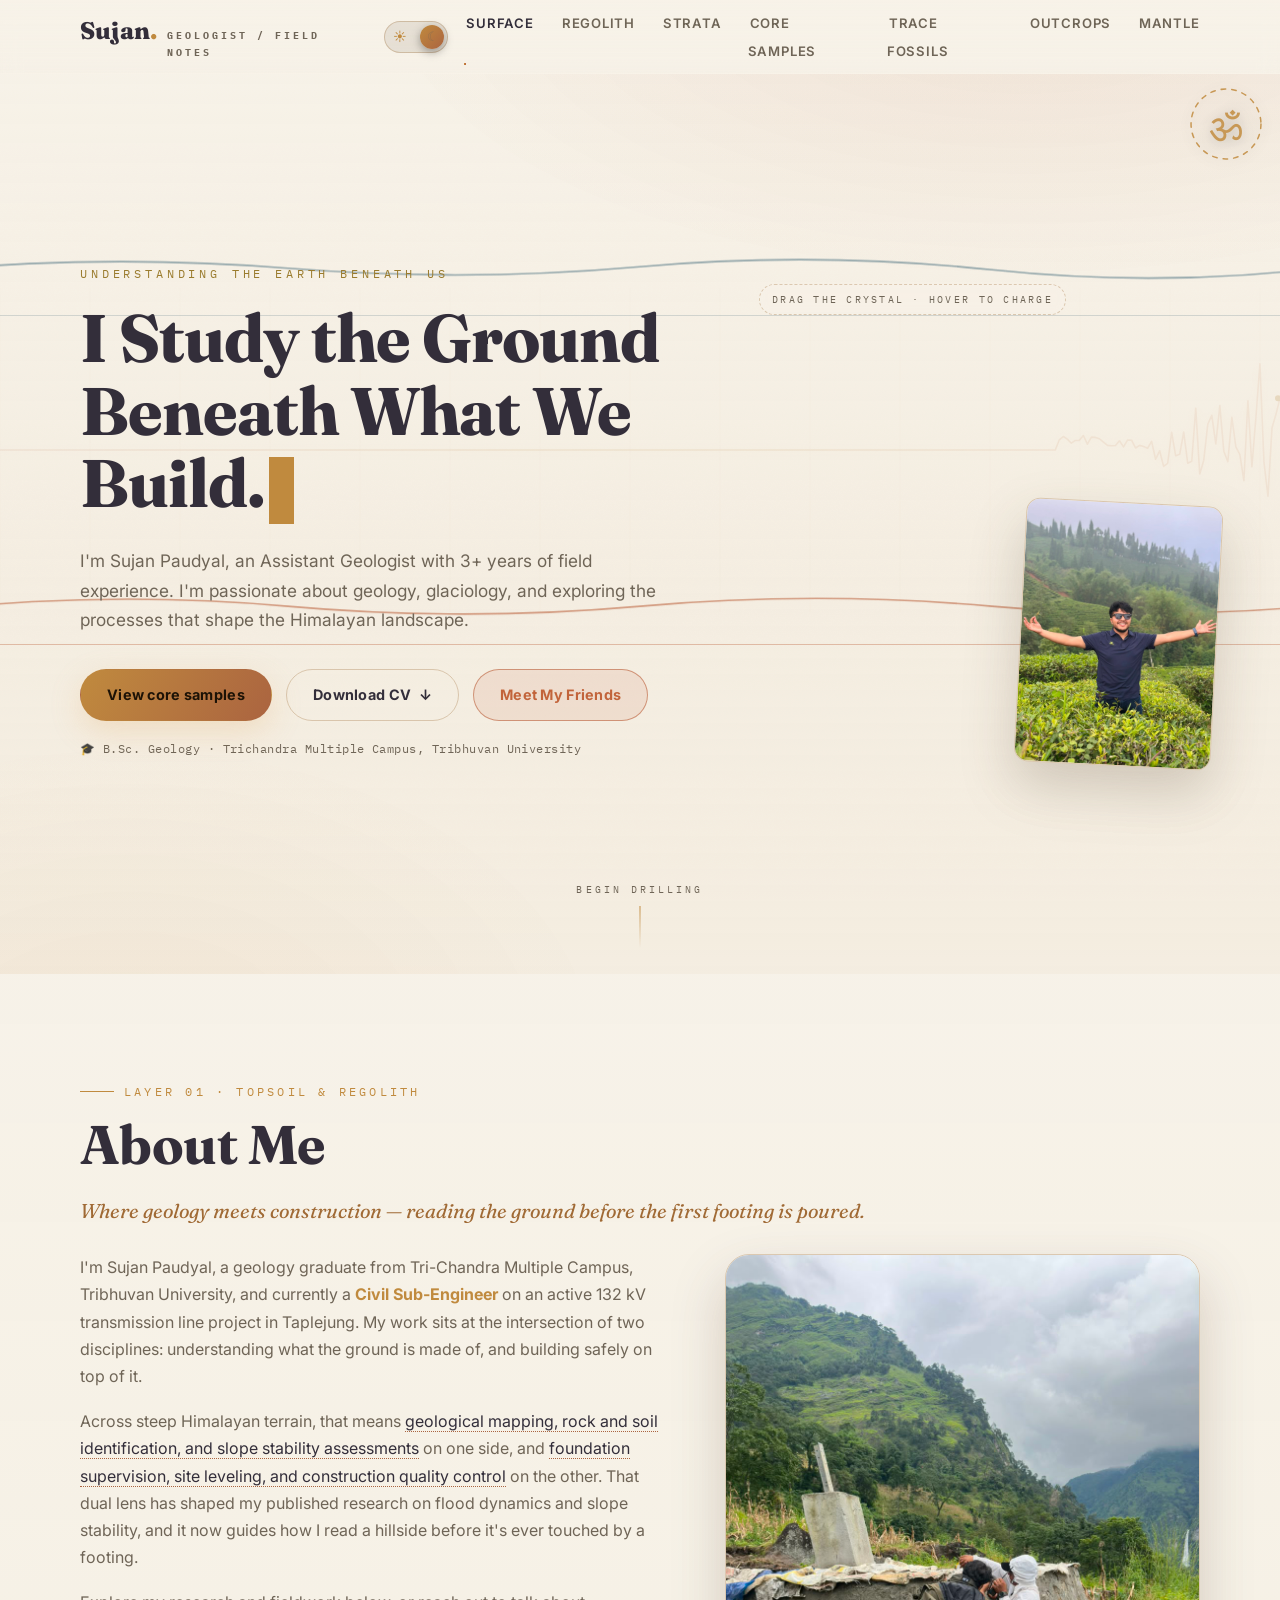
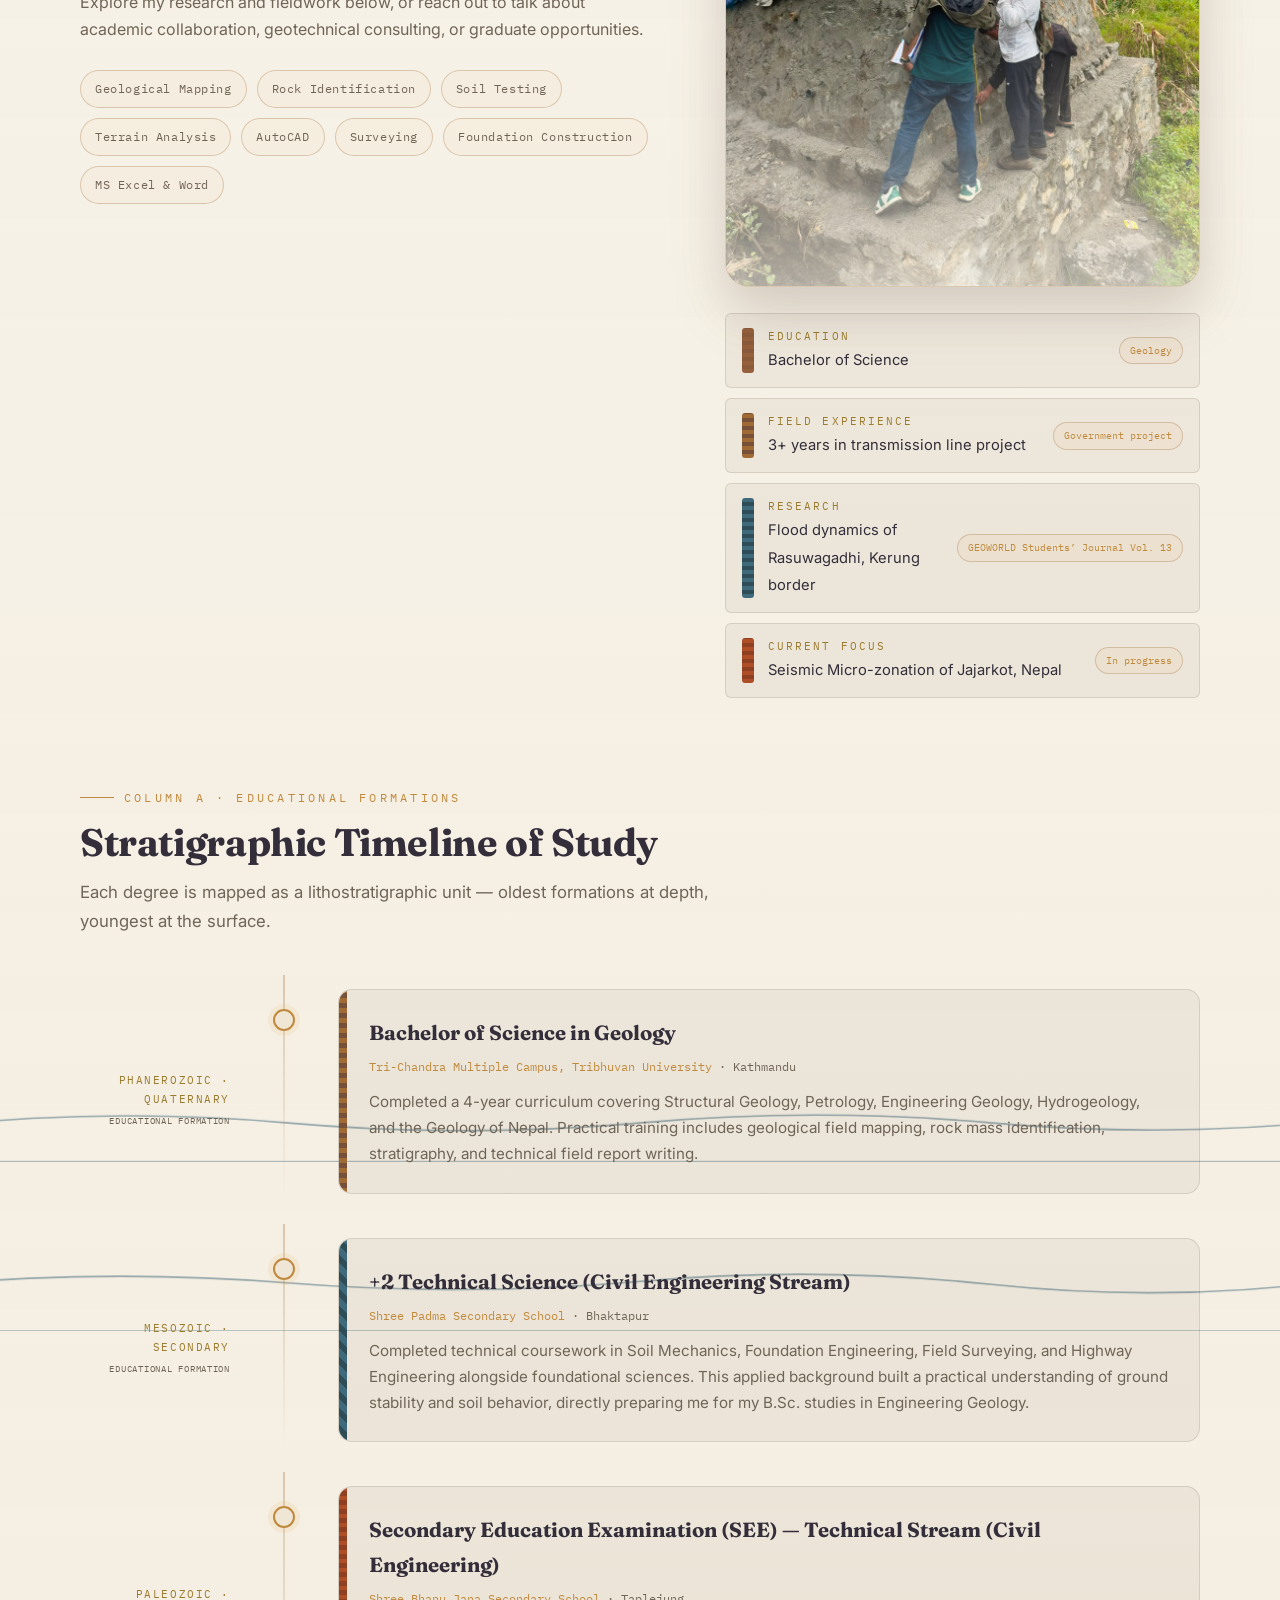
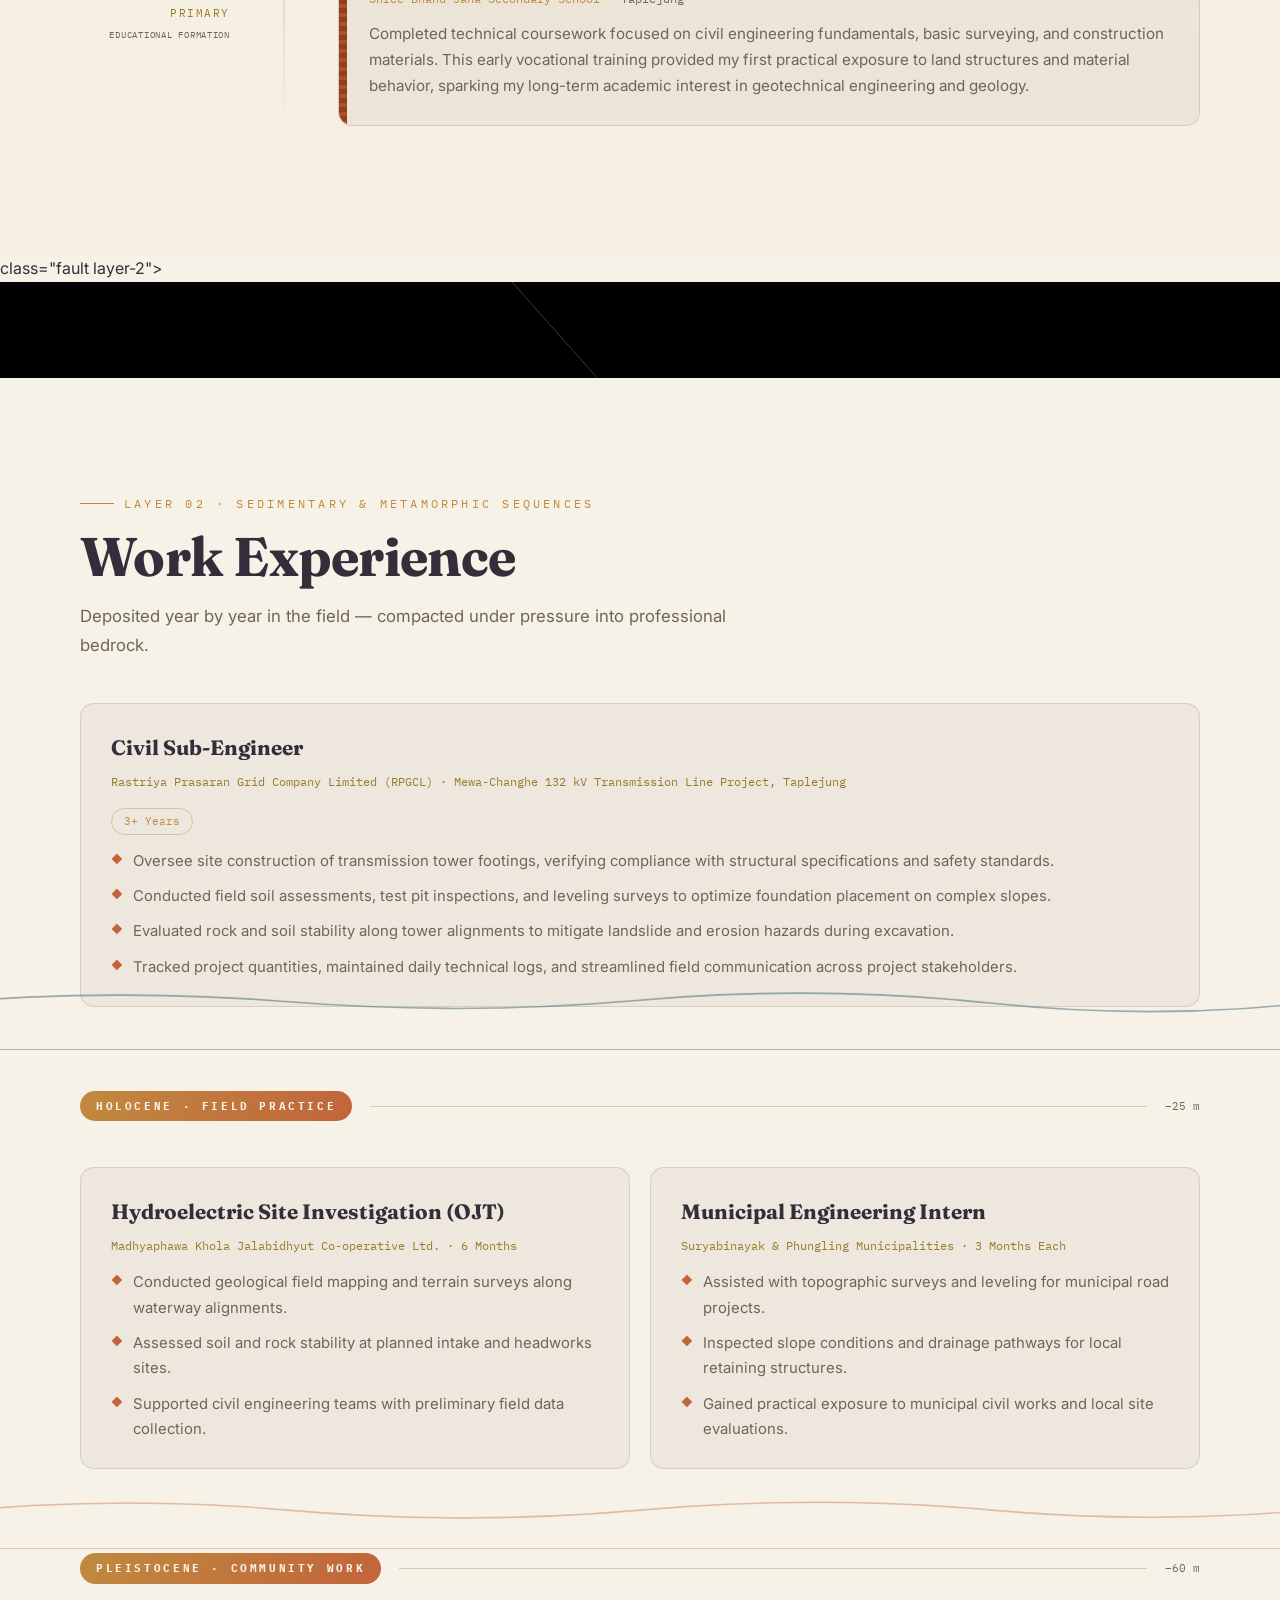
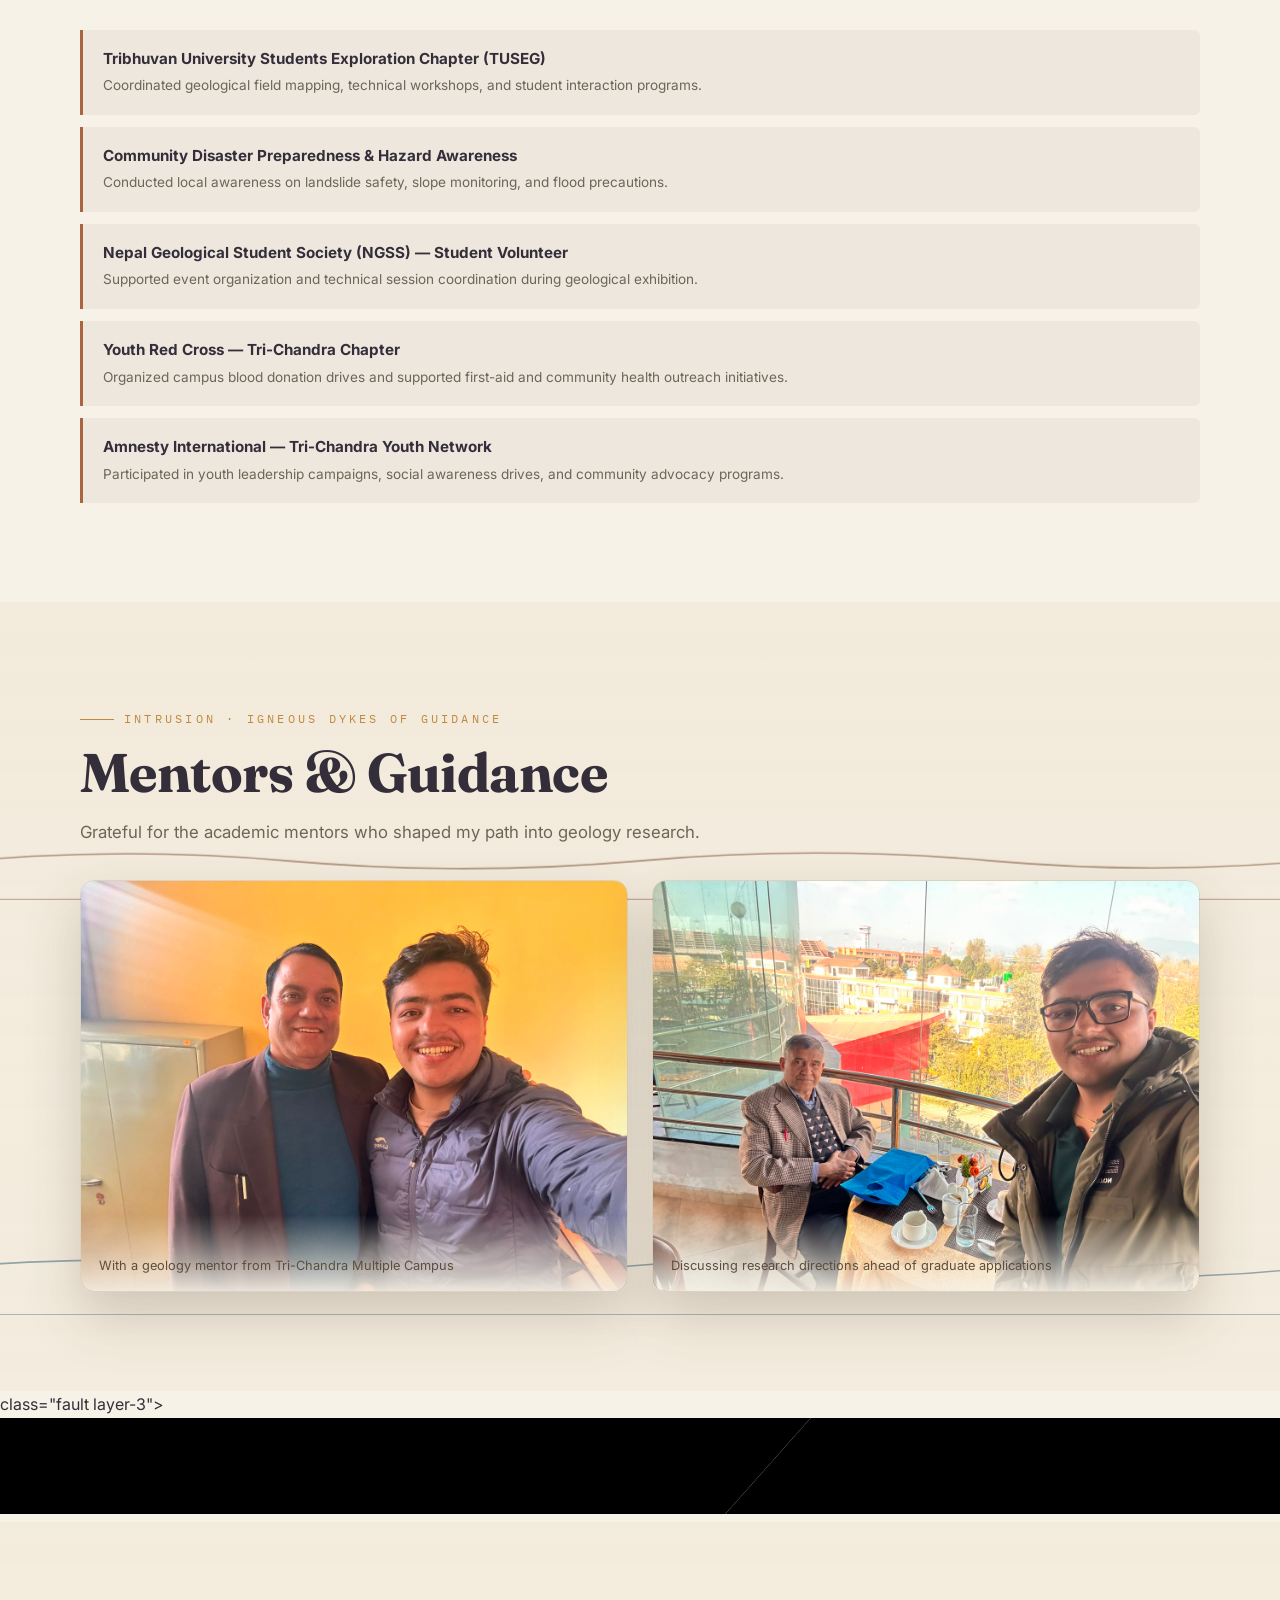
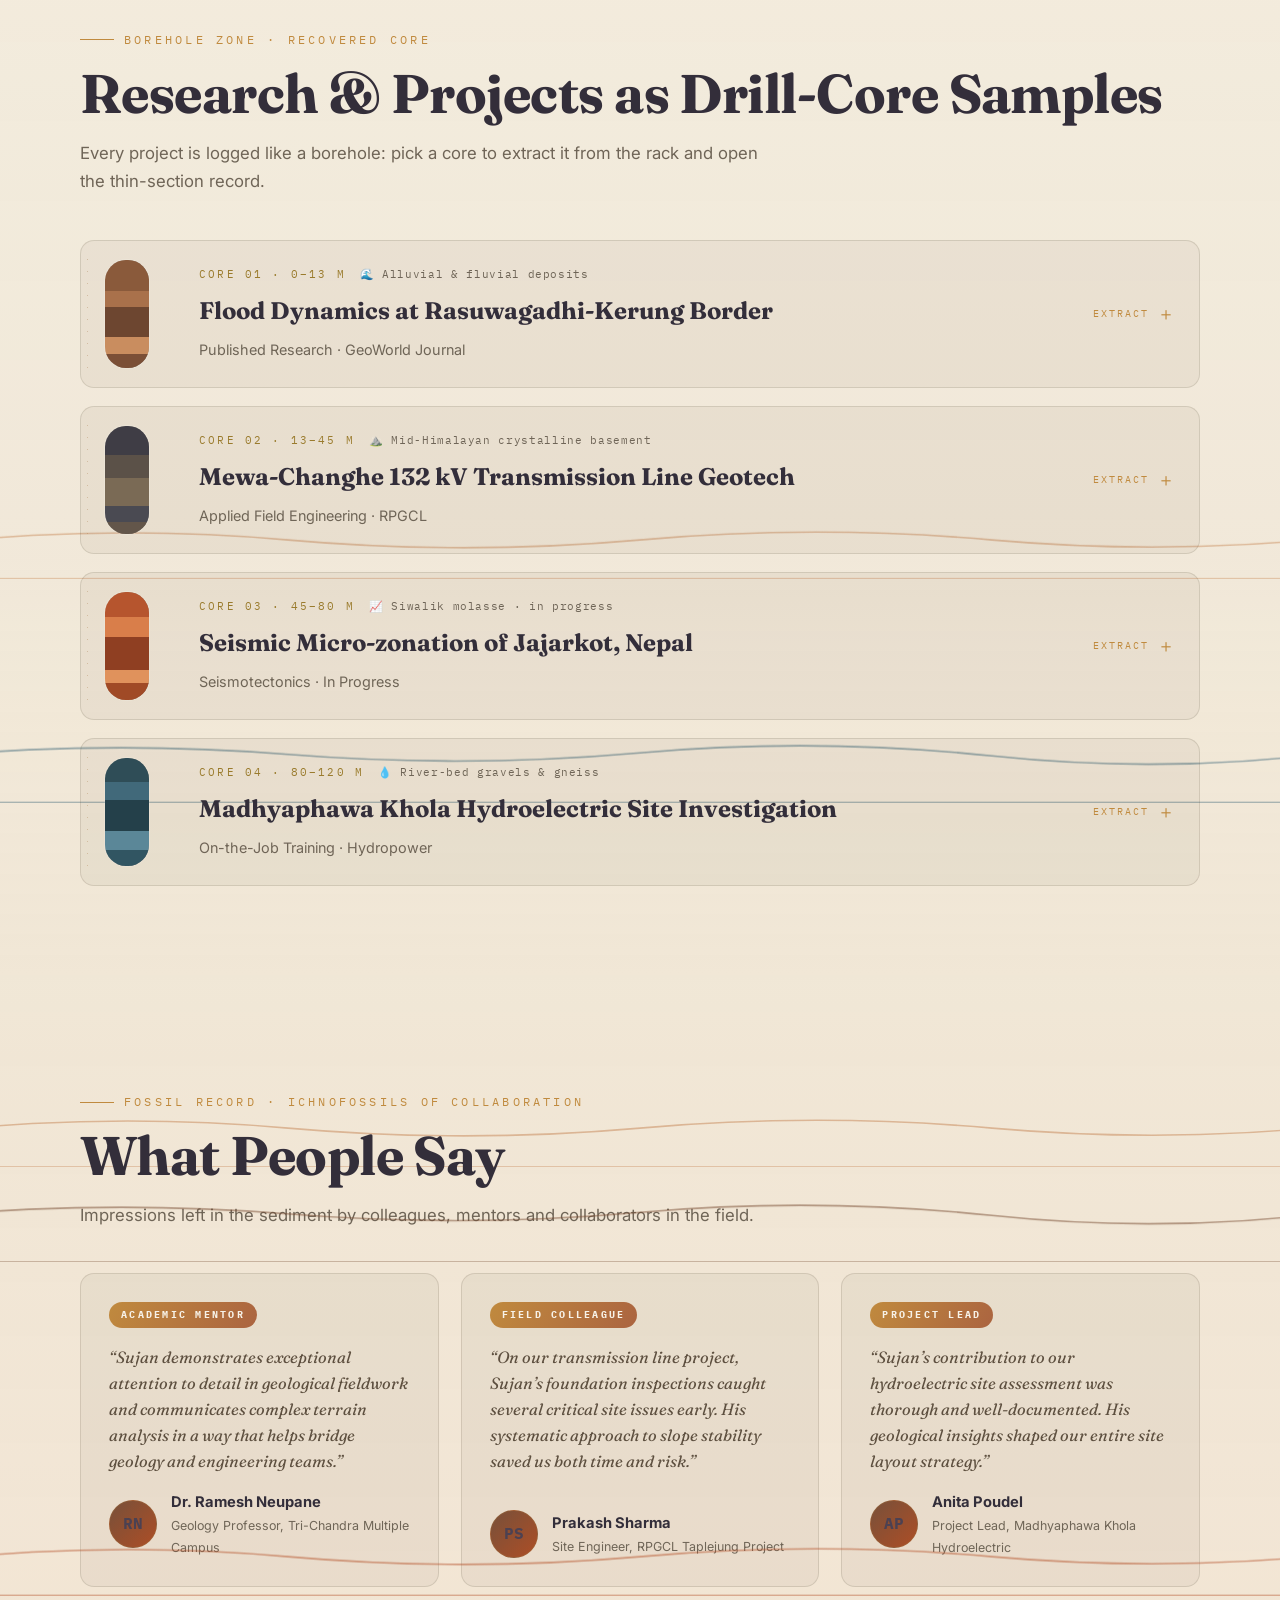
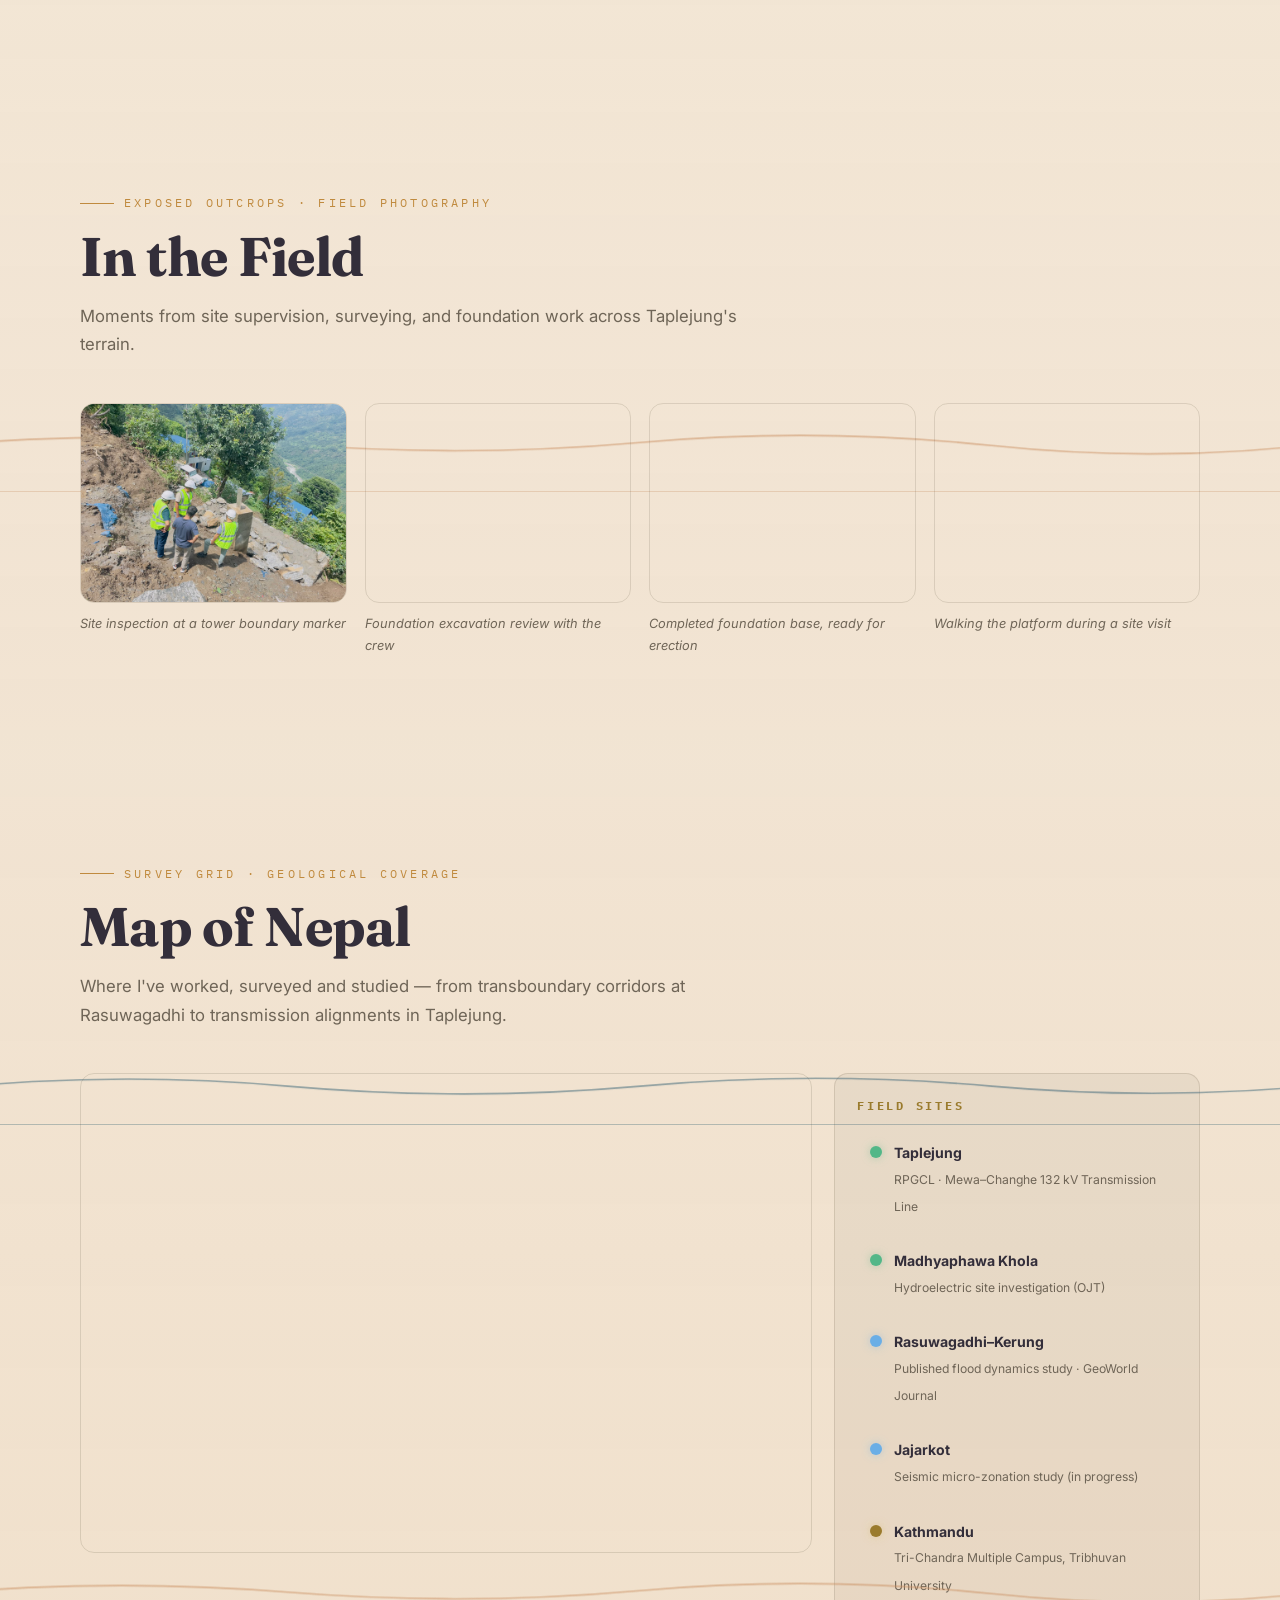
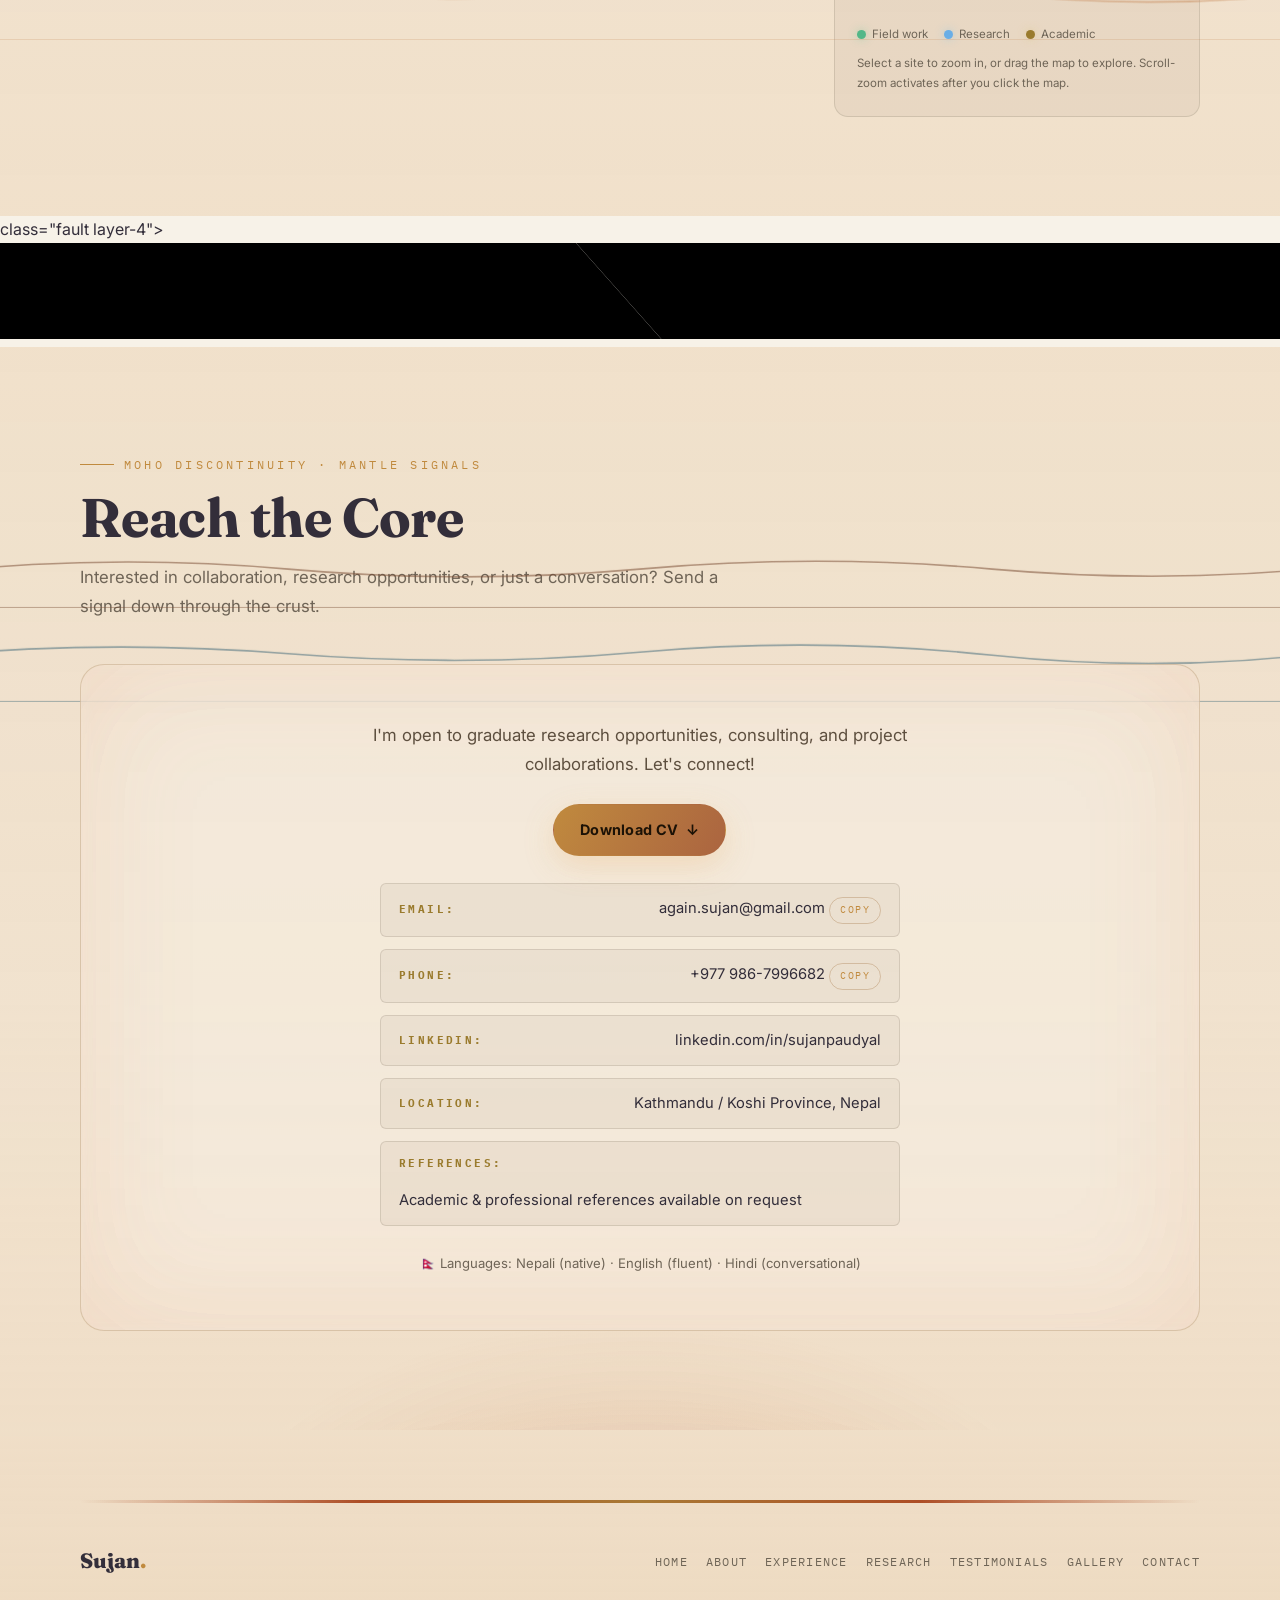
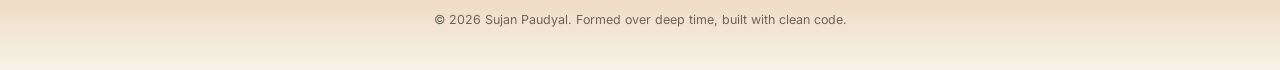
==== index.html @ 8394d56c "Replace static om.gif with animated SVG OM symbol and CSS revolving ring - Remove `<img>` tag for `o" ====
<!DOCTYPE html>
<html lang="en">
<head>
  <meta charset="UTF-8">
  <meta name="viewport" content="width=device-width, initial-scale=1.0">
  <meta name="description" content="Immersive geological portfolio of Sujan Paudyal — Assistant Geologist & Civil Engineer from Nepal. Stratigraphic career column, drill-core research samples, seismic micro-zonation and Himalayan field engineering.">
  <meta name="author" content="Sujan Paudyal">
  <meta name="theme-color" content="#0c0b0e">
  <meta property="og:title" content="Sujan Paudyal | Geologist & Civil Engineer">
  <meta property="og:description" content="I study the ground beneath what we build — mapping, core sampling and reading strata across the Himalaya.">
  <title>Sujan Paudyal | Geologist &amp; Civil Engineer — Strata Portfolio</title>

  <!-- Fonts: Fraunces (display) · Inter (body) · IBM Plex Mono (field data) -->
  <link rel="preconnect" href="https://fonts.googleapis.com">
  <link rel="preconnect" href="https://fonts.gstatic.com" crossorigin>
  <link href="https://fonts.googleapis.com/css2?family=Fraunces:ital,opsz,wght@0,9..144,500;0,9..144,700;0,9..144,800;1,9..144,600&family=IBM+Plex+Mono:wght@400;600&family=Inter:wght@400;600;700&display=swap" rel="stylesheet">

  <!-- Leaflet (async, non-critical) -->
  <link rel="preload" href="https://unpkg.com/leaflet@1.9.4/dist/leaflet.css" as="style" onload="this.onload=null;this.rel='stylesheet'" integrity="sha256-p4NxAoJBhIIN+hmNHrzRCf9tD/miZyoHS5obTRR9BMY=" crossorigin="">
  <noscript><link rel="stylesheet" href="https://unpkg.com/leaflet@1.9.4/dist/leaflet.css" integrity="sha256-p4NxAoJBhIIN+hmNHrzRCf9tD/miZyoHS5obTRR9BMY=" crossorigin=""></noscript>

  <!-- Site stylesheet — STRATA design system -->
  <link rel="stylesheet" href="css/strata.css?v=5">
</head>
<body class="has-header">

<a href="#main-content" class="skip-link">Skip to main content</a>

<!-- Reactive seismograph trace running behind everything (Canvas) -->
<canvas id="seismo-canvas" aria-hidden="true"></canvas>
<!-- Sediment grain overlay -->
<div class="grain" aria-hidden="true"></div>
<!-- Fixed corner OM animation (revolving ॐ glyph, pure SVG/CSS) -->
<div class="corner-om" aria-hidden="true">
  <svg viewBox="0 0 100 100" width="100%" height="100%" focusable="false">
    <circle class="om-ring" cx="50" cy="50" r="46" fill="none" stroke="currentColor" stroke-width="2" stroke-dasharray="6 8" stroke-linecap="round"/>
    <text class="om-glyph" x="50" y="54" text-anchor="middle" dominant-baseline="central" font-size="52" fill="currentColor">&#x0950;</text>
  </svg>
</div>

<!-- ======================== HEADER ======================== -->
<header class="site-header" role="banner">
  <div class="header-inner">
    <a class="logo" href="#home" aria-label="Sujan Paudyal — back to surface">
      Sujan<span>.</span><em>Geologist / Field Notes</em>
    </a>
    <div class="header-tools">
      <button class="theme-toggle" id="theme-toggle" type="button" aria-pressed="false"
              aria-label="Switch to light mode" title="Switch between dark and light themes">
        <span class="theme-toggle__track" aria-hidden="true">
          <span class="theme-toggle__icon theme-toggle__icon--sun">☀</span>
          <span class="theme-toggle__icon theme-toggle__icon--moon">☾</span>
          <span class="theme-toggle__thumb"></span>
        </span>
      </button>
    </div>
    <button class="nav-toggle" type="button" aria-label="Open navigation menu" aria-expanded="false" aria-controls="primary-nav">
      <span class="nav-toggle__bar" aria-hidden="true"></span>
      <span class="nav-toggle__bar" aria-hidden="true"></span>
      <span class="nav-toggle__bar" aria-hidden="true"></span>
    </button>
    <nav class="primary-nav" id="primary-nav" aria-label="Primary">
      <ul>
        <li><a href="#home">Surface</a></li>
        <li><a href="#about">Regolith</a></li>
        <li><a href="#experience">Strata</a></li>
        <li><a href="#research">Core Samples</a></li>
        <li><a href="#testimonials">Trace Fossils</a></li>
        <li><a href="#gallery">Outcrops</a></li>
        <li><a href="#contact">Mantle</a></li>
      </ul>
    </nav>
  </div>
</header>

<main id="main-content">

  <!-- ===== SURFACE / TOPSOIL — HERO ===== -->
  <section id="home" class="hero stratum" aria-labelledby="hero-heading">
    <canvas id="hero-strata-canvas" class="hero-bg-canvas" aria-hidden="true"></canvas>
    <div class="wrap hero-grid">
      <div class="hero-content">
        <p class="eyebrow" id="hero-eyebrow">Understanding the Earth Beneath Us</p>
        <h1 id="hero-heading"><span id="typing-text">I Study the Ground Beneath What We Build.</span><span class="typing-cursor" aria-hidden="true"></span></h1>
        <p class="lead" id="hero-lead"></p>
        <div class="hero-actions" id="hero-actions"></div>
        <p class="credential" id="credential"></p>
      </div>

      <div class="hero-visual">
        <div id="crystal-stage" aria-label="Interactive 3D mineral crystal — hover and drag to spin the cluster">
          <span class="crystal-hint" aria-hidden="true">Drag the crystal · Hover to charge</span>
          <figure class="photo-card" id="hero-photo">
            <img src="image/fied3.jpeg" alt="Sujan Paudyal standing in front of the Pathibhara temple in Taplejung, Nepal" width="600" height="750" fetchpriority="high" decoding="async">
          </figure>
        </div>
      </div>
    </div>
    <div class="scroll-cue" aria-hidden="true">Begin drilling</div>
  </section>
  </div>

  <!-- ===== REGOLITH / SOIL — ABOUT ===== -->
  <section id="about" class="about stratum" aria-labelledby="about-heading">
    <div class="wrap">
      <p class="layer-tag">Layer 01 · Topsoil &amp; Regolith</p>
      <h2 id="about-heading" class="section-title fault-split">About Me</h2>
      <p class="about-tagline" id="about-tagline"></p>

      <div class="about-grid">
        <div class="about-text">
          <div id="about-paras"></div>
          <ul class="skill-list" id="skill-list" aria-label="Core technical skills"></ul>
        </div>
        <div class="about-side">
          <figure class="about-photo reveal" id="about-photo">
            <img src="image/filed3.jpeg" alt="Sujan Paudyal examining foliated rock strata during a geological field survey in the Himalayas" width="600" height="750" loading="lazy" decoding="async">
          </figure>
          <div class="about-stats" id="about-stats" role="list" aria-label="Key qualifications"></div>
        </div>
      </div>

      <!-- Stratigraphic education column -->
      <div class="column-head">
        <p class="layer-tag">Column A · Educational Formations</p>
        <h3 class="section-title fault-split" style="font-size:clamp(1.6rem,3.4vw,2.4rem)">Stratigraphic Timeline of Study</h3>
        <p class="section-sub">Each degree is mapped as a lithostratigraphic unit — oldest formations at depth, youngest at the surface.</p>
      </div>
      <div class="strat-column" id="edu-column" aria-label="Education history as a geological column"></div>
    </div>
  </section>

  <!-- Fault divider: Regolith → Sedimentary -->
   class="fault layer-2">
    <svg viewBox="0 0 1200 90" preserveAspectRatio="none">
      <g class="plate-group"><path class="plate-a" d="M-40 0 H480 L560 90 H-40 Z"/></g>
      <g class="plate-group"><path class="plate-b" d="M480 0 H1240 V90 H560 Z"/></g>
      <path class="vein" d="M480 0 L560 90"/>
    </svg>
  </div>

  <!-- ===== SEDIMENTARY / METAMORPHIC — EXPERIENCE ===== -->
  <section id="experience" class="experience stratum" aria-labelledby="experience-heading">
    <div class="wrap">
      <p class="layer-tag">Layer 02 · Sedimentary &amp; Metamorphic Sequences</p>
      <h2 id="experience-heading" class="section-title fault-split">Work Experience</h2>
      <p class="section-sub">Deposited year by year in the field — compacted under pressure into professional bedrock.</p>
      <div id="exp-units" style="margin-top:44px;display:grid;gap:20px"></div>
    </div>
  </section>

  <!-- ===== IGNEOUS INTRUSION — MENTORS ===== -->
  <section id="mentors" class="mentors stratum" aria-labelledby="mentors-heading">
    <div class="wrap">
      <p class="layer-tag">Intrusion · Igneous Dykes of Guidance</p>
      <h2 id="mentors-heading" class="section-title fault-split">Mentors &amp; Guidance</h2>
      <p class="section-sub" id="mentors-lead"></p>
      <div class="mentor-strip" id="mentor-strip"></div>
    </div>
  </section>

  <!-- Fault divider: Metamorphic → Deep Drilling -->
   class="fault layer-3">
    <svg viewBox="0 0 1200 90" preserveAspectRatio="none">
      <g class="plate-group"><path class="plate-a" d="M-40 0 H760 L680 90 H-40 Z"/></g>
      <g class="plate-group"><path class="plate-b" d="M760 0 H1240 V90 H680 Z"/></g>
      <path class="vein" d="M760 0 L680 90"/>
    </svg>
  </div>

  <!-- ===== DEEP DRILLING — RESEARCH / CORE SAMPLES ===== -->
  <section id="research" class="research stratum" aria-labelledby="research-heading">
    <div class="wrap" id="projects">
      <p class="layer-tag">Borehole Zone · Recovered Core</p>
      <h2 id="research-heading" class="section-title fault-split">Research &amp; Projects as Drill-Core Samples</h2>
      <p class="section-sub">Every project is logged like a borehole: pick a core to extract it from the rack and open the thin-section record.</p>
      <div class="core-rack" id="core-rack"></div>
    </div>
  </section>


  <!-- ===== TRACE FOSSILS — TESTIMONIALS ===== -->
  <section id="testimonials" class="testimonials stratum" aria-labelledby="testimonials-heading">
    <div class="wrap">
      <p class="layer-tag">Fossil Record · Ichnofossils of Collaboration</p>
      <h2 id="testimonials-heading" class="section-title fault-split">What People Say</h2>
      <p class="section-sub">Impressions left in the sediment by colleagues, mentors and collaborators in the field.</p>
      <div class="testimonials-grid" id="testimonials-grid"></div>
    </div>
  </section>

  <!-- ===== OUTCROPS — GALLERY ===== -->
  <section id="gallery" class="gallery stratum" aria-labelledby="gallery-heading">
    <div class="wrap">
      <p class="layer-tag">Exposed Outcrops · Field Photography</p>
      <h2 id="gallery-heading" class="section-title fault-split">In the Field</h2>
      <p class="section-sub">Moments from site supervision, surveying, and foundation work across Taplejung's terrain.</p>
      <div class="gallery-grid" id="gallery-grid"></div>
    </div>
  </section>

  <!-- ===== FIELD MAP ===== -->
  <section id="field-map" class="field-map stratum" aria-labelledby="map-heading">
    <div class="wrap">
      <p class="layer-tag">Survey Grid · Geological Coverage</p>
      <h2 id="map-heading" class="section-title fault-split">Map of Nepal</h2>
      <p class="section-sub">Where I've worked, surveyed and studied — from transboundary corridors at Rasuwagadhi to transmission alignments in Taplejung.</p>
      <div class="map-shell">
        <div id="travelMap" class="map-canvas" role="application" tabindex="0"
          aria-label="Interactive map of Nepal showing fieldwork, research, and academic locations. Use the legend to navigate to specific sites."></div>
        <aside class="map-legend" aria-label="Field site legend">
          <h3 class="map-legend-title">Field Sites</h3>
          <ul class="map-legend-list" id="map-legend-list"></ul>
          <ul class="map-key" aria-label="Map symbol key">
            <li><span class="legend-dot legend-dot--work" aria-hidden="true"></span> Field work</li>
            <li><span class="legend-dot legend-dot--research" aria-hidden="true"></span> Research</li>
            <li><span class="legend-dot legend-dot--study" aria-hidden="true"></span> Academic</li>
          </ul>
          <p class="map-legend-note">Select a site to zoom in, or drag the map to explore. Scroll-zoom activates after you click the map.</p>
        </aside>
      </div>
    </div>
  </section>

  <!-- Fault divider: Crust → Mantle -->
   class="fault layer-4">
    <svg viewBox="0 0 1200 90" preserveAspectRatio="none">
      <g class="plate-group"><path class="plate-a" d="M-40 0 H540 L620 90 H-40 Z"/></g>
      <g class="plate-group"><path class="plate-b" d="M540 0 H1240 V90 H620 Z"/></g>
      <path class="vein" d="M540 0 L620 90"/>
    </svg>
  </div>

  <!-- ===== MANTLE CORE — CONTACT ===== -->
  <section id="contact" class="contact stratum" aria-labelledby="contact-heading">
    <div class="wrap">
      <p class="layer-tag">Moho Discontinuity · Mantle Signals</p>
      <h2 id="contact-heading" class="section-title fault-split">Reach the Core</h2>
      <p class="section-sub">Interested in collaboration, research opportunities, or just a conversation? Send a signal down through the crust.</p>

      <div class="contact-card reveal">
        <p class="contact-intro" id="contact-intro"></p>
        <a class="btn btn-primary" href="CV_SUJAN_PAUDYAL.pdf" download>Download CV <span aria-hidden="true">↓</span></a>
        <address class="contact-details" id="contact-details"></address>
        <p class="languages" id="languages"></p>
      </div>
    </div>
  </section>
</main>

<!-- ======================== FOOTER · INNER CORE ======================== -->
<footer class="site-footer">
  <div class="wrap">
    <div class="magma-line" aria-hidden="true"></div>
    <div class="footer-inner">
      <p class="footer-brand">Sujan<span>.</span></p>
      <ul class="footer-links" id="footer-links" aria-label="Footer"></ul>
    </div>
    <p class="footer-copy" id="footer-copy"></p>
  </div>
</footer>

<!-- ======================== LIGHTBOX ======================== -->
<div class="lightbox" id="lightbox" role="dialog" aria-modal="true" aria-label="Enlarged image viewer" hidden>
  <button class="lightbox-close" type="button" aria-label="Close image viewer"><span aria-hidden="true">✕</span></button>
  <button class="lightbox-nav lightbox-prev" type="button" aria-label="Previous image"><span aria-hidden="true">‹</span></button>
  <figure>
    <img id="lightbox-img" src="" alt="" decoding="async">
    <figcaption id="lightbox-caption"></figcaption>
  </figure>
  <button class="lightbox-nav lightbox-next" type="button" aria-label="Next image"><span aria-hidden="true">›</span></button>
</div>

<noscript>
  <p style="text-align:center;padding:20px;color:#b3a795">JavaScript is disabled — content is rendered statically where possible. Enable JS for the full stratigraphic experience.</p>
</noscript>

<!-- ======================== SCRIPTS ======================== -->
<script src="https://cdnjs.cloudflare.com/ajax/libs/three.js/r128/three.min.js" defer></script>
<script src="https://unpkg.com/leaflet@1.9.4/dist/leaflet.js" integrity="sha256-20nQCchB9co0qIjJZRGuk2/Z9VM+kNiyxNV1lvTlZBo=" crossorigin="" defer></script>
<script src="https://cdnjs.cloudflare.com/ajax/libs/gsap/3.12.5/gsap.min.js" defer></script>
<script src="https://cdnjs.cloudflare.com/ajax/libs/gsap/3.12.5/ScrollTrigger.min.js" defer></script>
<script src="js/data.js" defer></script>
<script src="js/seismograph.js" defer></script>
<script src="js/three-hero.js" defer></script>
<!-- Geo Lab WebGL instruments archived → archive/geolab-webgl/ -->
<script src="js/theme-switcher.js" defer></script>
<script src="js/main.js" defer></script>

</body>
</html>
---- css/strata.css ----
/* ==========================================================================
   STRATA — Geological Portfolio Design System
   Sujan Paudyal · Geologist & Civil Engineer
   Palette v2 "Soft Strata": muted mauve dusk · warm sand · rose-clay &
   sage minerals · honey-gold accents. Full light/dark theming via
   [data-theme] token overrides — sections are literal crustal layers.
   ========================================================================== */

/* ---------- Fonts (loaded in HTML) : Fraunces (display) + Inter (body) + IBM Plex Mono (data) */
:root {
  /* Mineral / basalt core — softened to a dusky mauve-charcoal */
  --basalt-950: #17151f;
  --basalt-900: #1e1b27;
  --basalt-850: #242132;
  --basalt-800: #2b2739;
  --charcoal:   #353047;
  --charcoal-2: #413b54;

  /* Sediment & strata — warm sand & rose-clay earth tones */
  --sediment-100: #f4ecdf;
  --sediment-200: #e6d8c3;
  --sediment-300: #d5c3a6;
  --topsoil:      #b0805c;
  --terracotta:   #c06a4a;
  --terracotta-2: #dd8b62;
  --ochre:        #cf9768;
  --clay:         #8a5d45;
  --slate-green:  #5f8794;

  /* Mineral accents — honey gold, soft amber, sage */
  --gold:       #e6b877;
  --gold-bright:#f4d08f;
  --copper:     #cd8859;
  --pyrite:     #dfbc72;
  --sage:       #8fae8b;

  /* Semantic */
  --bg:            var(--basalt-950);
  --surface:       rgba(255, 255, 255, 0.05);
  --surface-2:     rgba(255, 255, 255, 0.08);
  --text:          #ece3d4;
  --text-muted:    #b3a795;
  --accent:        var(--gold);
  --accent-strong: var(--terracotta-2);
  --line:          rgba(230, 184, 119, 0.24);
  --line-soft:     rgba(236, 227, 212, 0.12);

  /* Themeable overlays & shells */
  --scrim:         rgba(23, 21, 31, 0.6);
  --scrim-strong:  rgba(23, 21, 31, 0.9);
  --header-bg:     rgba(23, 21, 31, 0.88);
  --nav-open-bg:   radial-gradient(circle at 70% 20%, #2c2538, var(--basalt-950) 65%);
  --map-bg:        #211f2c;
  --seismo-a:      rgba(192, 106, 74, 0.55);
  --seismo-b:      rgba(230, 184, 119, 0.75);
  --seismo-c:      rgba(221, 139, 98, 0.55);
  --seismo-grid:   rgba(230, 184, 119, 0.05);
  --seismo-glow:   rgba(230, 184, 119, 0.5);
  --seismo-pen:    #f4d08f;

  /* Crustal layer stops (fault dividers follow the section gradients) */
  --layer-surface-a: #1d1a26;  --layer-surface-b: #241e22;
  --layer-regolith:  #241e22;  --layer-sed-a:     #221d29;
  --layer-sed-b:     #221d29;  --layer-deep:      #291f20;
  --layer-deep-b:    #291f20;  --layer-mantle:    #35201b;
  --layer-mantle-b:  #35201b;  --layer-core:      #42231a;

  --font-display: 'Fraunces', Georgia, serif;
  --font-body: 'Inter', -apple-system, BlinkMacSystemFont, 'Segoe UI', Roboto, sans-serif;
  --font-mono: 'IBM Plex Mono', 'Fira Code', monospace;

  --radius-sm: 6px;
  --radius-md: 14px;
  --radius-lg: 24px;
  --header-h: 74px;
  --maxw: 1200px;
  --ease: cubic-bezier(0.22, 1, 0.36, 1);
}

/* ---------- LIGHT THEME — sunlit limestone plateau ---------- */
[data-theme="light"] {
  background: var(--bg); /* opaque base for light mode (applied to <html>) */
  --basalt-950: #f7f2e8;
  --basalt-900: #efe6d6;
  --basalt-850: #e7dcc8;
  --basalt-800: #ded0b8;
  --charcoal:   #d3c3a8;
  --charcoal-2: #c3b091;

  --sediment-100: #4c4152;
  --sediment-200: #5d4f3f;
  --sediment-300: #6e5d47;
  --topsoil:      #96603c;
  --terracotta:   #ad4e26;
  --terracotta-2: #c2643b;
  --ochre:        #a06a35;
  --clay:         #77503a;
  --slate-green:  #3f6a7c;

  --gold:       #c08a3e;
  --gold-bright:#a97a35;
  --copper:     #ab6440;
  --pyrite:     #9a7b2d;
  --sage:       #5f8160;

  --bg:            #f7f2e8;
  --surface:       rgba(76, 58, 40, 0.055);
  --surface-2:     rgba(76, 58, 40, 0.1);
  --text:          #332e3a;
  --text-muted:    #6f6557;
  --line:          rgba(160, 112, 60, 0.32);
  --line-soft:     rgba(76, 58, 40, 0.14);

  --scrim:         rgba(247, 242, 232, 0.65);
  --scrim-strong:  rgba(247, 242, 232, 0.92);
  --header-bg:     rgba(247, 242, 232, 0.9);
  --nav-open-bg:   radial-gradient(circle at 70% 20%, #f0e4cd, var(--basalt-950) 65%);
  --map-bg:        #e9e2d2;
  --seismo-a:      rgba(173, 78, 38, 0.4);
  --seismo-b:      rgba(192, 138, 62, 0.6);
  --seismo-c:      rgba(194, 100, 59, 0.4);
  --seismo-grid:   rgba(160, 112, 60, 0.08);
  --seismo-glow:   rgba(192, 138, 62, 0.35);
  --seismo-pen:    #b3822f;

  --layer-surface-a: #f7f2e8;  --layer-surface-b: #f2e9da;
  --layer-regolith:  #f2e9da;  --layer-sed-a:     #eee3d0;
  --layer-sed-b:     #eee3d0;  --layer-deep:      #eadcc4;
  --layer-deep-b:    #eadcc4;  --layer-mantle:    #ecd6bd;
  --layer-mantle-b:  #ecd6bd;  --layer-core:      #e8cba8;
}

/* Smooth cross-fade when switching themes */
.theming *, .theming *::before, .theming *::after {
  transition: background-color .45s ease, color .45s ease, border-color .45s ease,
              fill .45s ease, box-shadow .45s ease !important;
}

/* ---------- Theme switch (sun/moon slider) ---------- */
.header-tools { display: flex; align-items: center; gap: 10px; order: 3; }
@media (min-width: 861px) { .header-tools { order: 2; } .primary-nav { order: 3; } }
.theme-toggle { width: 64px; height: 32px; position: relative; z-index: 1002; }
.theme-toggle__track {
  position: absolute; inset: 0; border-radius: 999px; display: block;
  background: var(--surface-2); border: 1px solid var(--line);
  transition: background .3s var(--ease), border-color .3s;
}
.theme-toggle:hover .theme-toggle__track { border-color: var(--gold); }
.theme-toggle__thumb {
  position: absolute; top: 3px; left: 3px; width: 24px; height: 24px; border-radius: 50%;
  background: linear-gradient(135deg, var(--gold), var(--copper));
  box-shadow: 0 3px 10px rgba(0, 0, 0, .35);
  transition: transform .4s var(--ease);
}
[data-theme="light"] .theme-toggle__thumb { transform: translateX(32px); }
.theme-toggle__icon {
  position: absolute; top: 50%; transform: translateY(-50%);
  font-size: .8rem; line-height: 1; color: var(--text-muted); z-index: 1;
  transition: color .3s, opacity .3s;
}
.theme-toggle__icon--sun  { left: 8px;  opacity: .55; }
.theme-toggle__icon--moon { right: 8px; opacity: 1; }
[data-theme="light"] .theme-toggle__icon--sun  { opacity: 1; color: var(--gold); }
[data-theme="light"] .theme-toggle__icon--moon { opacity: .45; }

@media (max-width: 860px) { .header-tools { order: 2; margin-left: auto; } .nav-toggle { order: 3; } }

/* ---------- Wavy shimmer on titles ---------- */
.wavy {
  background-image: linear-gradient(110deg, transparent 33%, var(--gold-bright) 50%, transparent 67%);
  background-size: 300% 100%;
  background-position: 200% 0;
  -webkit-background-clip: text; background-clip: text;
  animation: waveShimmer 5.5s ease-in-out infinite;
}
@keyframes waveShimmer { to { background-position: -100% 0; } }

/* ---------- Per-letter title wave (JS splits .section-title into spans) ---------- */
.wave-letter { display: inline-block; }
.section-title.in-wave .wave-letter { animation: letterWave 2.6s var(--ease) infinite; animation-delay: var(--wi, 0ms); }
@keyframes letterWave { 0%, 62%, 100% { transform: none; } 18% { transform: translateY(-7px); } 34% { transform: translateY(2px); } }

/* ---------- Typing effect for hero lead paragraph ---------- */
.typing-caret-inline {
  display: inline-block; width: .5ch; height: 1em; margin-left: 2px;
  background: var(--gold); vertical-align: text-bottom;
  animation: blink 1s steps(1) infinite;
}

/* ---------- Floating badges & skill chips ---------- */
.testimonial-badge, .exp-duration { animation: floaty 5s ease-in-out infinite; }
.exp-duration { animation-delay: 1.2s; }
@keyframes floaty { 0%, 100% { transform: translateY(0); } 50% { transform: translateY(-4px); } }
.skill-list li { transition: all .3s var(--ease); }
.skill-list li:nth-child(even) { transition-delay: .05s; }

/* ---------- Gentle breathing glow on the magma footer line ---------- */
.magma-line { animation: magma 6s ease-in-out infinite alternate, breatheGlow 4.5s ease-in-out infinite alternate; }
@keyframes breatheGlow { from { filter: drop-shadow(0 0 2px rgba(230,184,119,.2)); } to { filter: drop-shadow(0 0 8px rgba(230,184,119,.55)); } }

@media (prefers-reduced-motion: reduce) {
  .wavy, .section-title.in-wave .wave-letter, .testimonial-badge, .exp-duration, .magma-line { animation: none; }
}

*, *::before, *::after { box-sizing: border-box; margin: 0; padding: 0; }

html {
  /* Base page colour lives on <html> (dark default, overridden to --bg by the
     light theme below) so the fixed #seismo-canvas — z-index:-1, painted on
     <body> — renders ON TOP of it and stays visible behind the semi-transparent
     section washes. */
  background: #17151c;
  scroll-behavior: smooth;
  scroll-padding-top: var(--header-h);
  font-size: 16px;
  -webkit-text-size-adjust: 100%;
}

body {
  font-family: var(--font-body);
  /* Must stay transparent — body was painting an opaque sheet on top of the
     fixed #seismo-canvas (z-index:-1), hiding the seismograph animation. */
  background: transparent;
  color: var(--text);
  line-height: 1.7;
  overflow-x: hidden;
  -webkit-font-smoothing: antialiased;
}

img { max-width: 100%; height: auto; display: block; }
a { color: var(--accent); text-decoration: none; transition: color .3s var(--ease); }
a:hover, a:focus-visible { color: var(--gold-bright); }
a:focus-visible, button:focus-visible {
  outline: 2px solid var(--gold);
  outline-offset: 3px;
  border-radius: 4px;
}
button { font: inherit; cursor: pointer; background: none; border: 0; color: inherit; }

::selection { background: var(--terracotta); color: #fff; }

.sr-only {
  position: absolute; width: 1px; height: 1px; padding: 0; margin: -1px;
  overflow: hidden; clip: rect(0 0 0 0); white-space: nowrap; border: 0;
}

.skip-link {
  position: fixed; top: -100px; left: 16px; z-index: 10001;
  padding: 10px 20px; background: var(--gold); color: var(--basalt-950);
  font-weight: 700; border-radius: var(--radius-sm); transition: top .25s var(--ease);
}
.skip-link:focus { top: 12px; color: var(--basalt-950); }

/* ---------- Global canvas layers ---------- */
/* Seismograph sits at the very back of the stack (z-index -1) so it can never
   be covered by auto-stacking section backgrounds, and pointer-events:none
   keeps it from blocking any clicks. */
#seismo-canvas {
  position: fixed; inset: 0; width: 100%; height: 100%;
  z-index: -1; pointer-events: none; opacity: .5;
  transition: opacity .4s ease;
}
[data-theme="light"] #seismo-canvas { opacity: .38; }
.grain {
  position: fixed; inset: 0; z-index: 1; pointer-events: none; opacity: .05;
  background-image: url("data:image/svg+xml,%3Csvg xmlns='http://www.w3.org/2000/svg' width='140' height='140'%3E%3Cfilter id='n'%3E%3CfeTurbulence type='fractalNoise' baseFrequency='0.9' numOctaves='2'/%3E%3C/filter%3E%3Crect width='140' height='140' filter='url(%23n)' opacity='0.6'/%3E%3C/svg%3E");
}

main { position: relative; z-index: 2; }

/* ---------- Fixed top-right OM animation (pure SVG/CSS, no GIF) ----------
   A dashed ring slowly revolves around a ॐ glyph. Fixed position keeps it
   in the corner while scrolling; z-index floats it above all content but
   pointer-events:none ensures it never blocks clicks on the UI beneath. */
.corner-om {
  position: fixed;
  top: calc(var(--header-h, 64px) + 12px);
  right: 16px;
  width: clamp(48px, 6vw, 76px);
  height: auto;
  aspect-ratio: 1 / 1;
  z-index: 1100;
  color: var(--accent, #d4a24e);
  opacity: .85;
  filter: drop-shadow(0 2px 8px rgba(0, 0, 0, .35));
  pointer-events: none; /* decorative — never intercepts clicks */
}
/* Ring revolves at a slightly slow speed */
.corner-om .om-ring {
  transform-origin: 50% 50%;
  animation: om-revolve 18s linear infinite;
}
@keyframes om-revolve {
  from { transform: rotate(0deg); }
  to   { transform: rotate(360deg); }
}
/* Gentle breathing of the glyph so it feels alive, not spinning text */
.corner-om .om-glyph {
  transform-origin: 50% 50%;
  animation: om-breathe 6s ease-in-out infinite;
}
@keyframes om-breathe {
  0%, 100% { transform: scale(1);    opacity: .9; }
  50%      { transform: scale(1.07); opacity: 1;  }
}
@media (max-width: 640px) {
  .corner-om { width: 44px; right: 10px; top: calc(var(--header-h, 64px) + 8px); }
}
@media (prefers-reduced-motion: reduce) {
  .corner-om .om-ring,
  .corner-om .om-glyph { animation: none; }
}

/* ---------- Header ---------- */
body.has-header { padding-top: var(--header-h); }
.site-header {
  position: fixed; top: 0; left: 0; right: 0; z-index: 1000;
  height: var(--header-h);
  background: linear-gradient(to bottom, var(--scrim-strong), var(--scrim) 70%, transparent);
  backdrop-filter: blur(10px);
  -webkit-backdrop-filter: blur(10px);
  border-bottom: 1px solid transparent;
  transition: border-color .4s var(--ease), background .4s var(--ease);
}
.site-header.scrolled { border-bottom-color: var(--line-soft); background: var(--header-bg); }

.header-inner {
  max-width: var(--maxw); margin: 0 auto; height: 100%;
  display: flex; align-items: center; justify-content: space-between;
  gap: 16px; padding: 0 clamp(16px, 4vw, 40px);
}

.logo {
  font-family: var(--font-display); font-weight: 800; font-size: 1.5rem;
  letter-spacing: .01em; color: var(--text); display: flex; align-items: baseline;
}
.logo span { color: var(--gold); }
.logo em {
  font-style: normal; font-family: var(--font-mono); font-size: .62rem;
  letter-spacing: .3em; text-transform: uppercase; color: var(--text-muted);
  margin-left: 10px; display: none;
}
@media (min-width: 900px) { .logo em { display: inline; } }

.primary-nav ul { display: flex; gap: clamp(10px, 2vw, 26px); list-style: none; }
.primary-nav a {
  position: relative; font-size: .82rem; font-weight: 600; letter-spacing: .06em;
  text-transform: uppercase; color: var(--text-muted); padding: 6px 2px;
}
.primary-nav a::after {
  content: ""; position: absolute; left: 0; bottom: 0; height: 2px; width: 0;
  background: linear-gradient(90deg, var(--gold), var(--terracotta-2));
  transition: width .3s var(--ease);
}
.primary-nav a:hover, .primary-nav a.active { color: var(--text); }
.primary-nav a.active::after, .primary-nav a:hover::after { width: 100%; }

.nav-toggle { display: none; width: 44px; height: 44px; position: relative; z-index: 1002; }
.nav-toggle__bar {
  display: block; width: 24px; height: 2px; margin: 5px auto;
  background: var(--gold); transition: transform .3s var(--ease), opacity .3s;
}
.nav-toggle[aria-expanded="true"] .nav-toggle__bar:nth-child(1) { transform: translateY(7px) rotate(45deg); }
.nav-toggle[aria-expanded="true"] .nav-toggle__bar:nth-child(2) { opacity: 0; }
.nav-toggle[aria-expanded="true"] .nav-toggle__bar:nth-child(3) { transform: translateY(-7px) rotate(-45deg); }

@media (max-width: 860px) {
  .nav-toggle { display: block; }
  .primary-nav {
    position: fixed; inset: 0; z-index: 1001;
    background: var(--nav-open-bg);
    display: grid; place-items: center;
    opacity: 0; visibility: hidden; transition: opacity .35s var(--ease), visibility .35s;
  }
  .primary-nav.open { opacity: 1; visibility: visible; }
  .primary-nav ul { flex-direction: column; text-align: center; gap: 18px; }
  .primary-nav a { font-size: 1.15rem; }
}

/* ---------- Buttons ---------- */
.btn {
  display: inline-flex; align-items: center; gap: 8px;
  padding: 13px 26px; border-radius: 999px;
  font-weight: 700; font-size: .9rem; letter-spacing: .02em;
  border: 1px solid transparent;
  transition: transform .3s var(--ease), box-shadow .3s var(--ease), background .3s, border-color .3s;
  will-change: transform;
}
.btn:hover { transform: translateY(-3px); }
.btn-primary {
  background: linear-gradient(120deg, var(--gold), var(--copper));
  color: #1c1206; box-shadow: 0 10px 30px rgba(224,169,95,.25);
}
.btn-primary:hover { color: #1c1206; box-shadow: 0 16px 40px rgba(224,169,95,.4); }
.btn-ghost { border-color: var(--line); color: var(--text); }
.btn-ghost:hover { border-color: var(--gold); color: var(--gold-bright); }
.btn-copper {
  border-color: rgba(182,85,46,.55); color: var(--terracotta-2);
  background: rgba(182,85,46,.1);
}
.btn-copper:hover { color: #ffd9c2; border-color: var(--terracotta-2); background: rgba(182,85,46,.22); }

/* ---------- Section shells = crustal layers ---------- */
.stratum { position: relative; padding: clamp(80px, 11vh, 140px) 0; }
.wrap { max-width: var(--maxw); margin: 0 auto; padding: 0 clamp(16px, 4vw, 40px); }

/* structural hooks (layout handled by their child grids) */
.hero-content { min-width: 0; }
.about-text { min-width: 0; }
.about-side { min-width: 0; }
.experience .exp-card { max-width: 100%; }
.fault .plate-group { will-change: transform; }

.layer-tag {
  display: inline-flex; align-items: center; gap: 10px;
  font-family: var(--font-mono); font-size: .72rem; letter-spacing: .28em;
  text-transform: uppercase; color: var(--gold);
  margin-bottom: 14px;
}
.layer-tag::before { content: ""; width: 34px; height: 1px; background: var(--gold); }

.section-title {
  font-family: var(--font-display); font-optical-sizing: auto;
  font-size: clamp(2rem, 4.6vw, 3.4rem); font-weight: 700; line-height: 1.12;
  letter-spacing: -.01em; margin-bottom: 14px;
}
.section-sub { color: var(--text-muted); max-width: 62ch; font-size: 1.05rem; }

/* Fault-line divider between strata (tectonic displacement look) */
.fault {
  position: relative; height: 90px; overflow: hidden; z-index: 3; pointer-events: none;
}
.fault svg { position: absolute; left: 0; width: 100%; height: 100%; }
.fault .plate-a { fill: var(--p-from, var(--layer-surface-a)); }
.fault .plate-b { fill: var(--p-to, var(--layer-surface-b)); }
/* crustal layer stops — dividers blend the two sections they join */
.fault.layer-1 { --p-from: var(--layer-surface-a); --p-to: var(--layer-regolith); }
.fault.layer-2 { --p-from: var(--layer-regolith);  --p-to: var(--layer-sed-a); }
.fault.layer-3 { --p-from: var(--layer-sed-a);     --p-to: var(--layer-deep); }
.fault.layer-4 { --p-from: var(--layer-mantle);    --p-to: var(--layer-core); }
.fault .vein { stroke: var(--gold); stroke-width: 1.4; opacity: .5; }

/* Parallax strata bands inside sections */
.band {
  position: absolute; left: -5%; width: 110%; pointer-events: none; z-index: 0;
  opacity: .55; will-change: transform;
}
.band svg { display: block; width: 100%; height: auto; }

/* ---------- HERO · Surface / Topsoil ---------- */
.hero {
  min-height: 100svh; display: flex; align-items: center;
  background:
    radial-gradient(1100px 500px at 80% -10%, rgba(192,106,74,.16), transparent 60%),
    radial-gradient(900px 600px at 10% 110%, rgba(230,184,119,.09), transparent 55%),
    linear-gradient(180deg, rgba(29,26,38,.55) 0%, rgba(32,28,42,.45) 55%, rgba(23,21,28,.55) 100%);
  padding-top: var(--header-h);
  overflow: hidden;
}
.hero-grid {
  display: grid; grid-template-columns: minmax(0, 1.15fr) minmax(0, .85fr);
  gap: clamp(24px, 5vw, 64px); align-items: center; width: 100%;
}
@media (max-width: 980px) { .hero-grid { grid-template-columns: 1fr; } }

.eyebrow {
  font-family: var(--font-mono); font-size: .75rem; letter-spacing: .32em;
  text-transform: uppercase; color: var(--pyrite); margin-bottom: 18px;
}
.hero h1 {
  font-family: var(--font-display); font-weight: 750;
  font-size: clamp(2.3rem, 5.4vw, 4.2rem); line-height: 1.08; letter-spacing: -.015em;
  min-height: 2.2em;
}
#typing-text { color: var(--text); }
.typing-cursor {
  display: inline-block; width: .55ch; height: 1em; margin-left: 4px;
  background: var(--gold); vertical-align: text-bottom;
  animation: blink 1s steps(1) infinite;
}
@keyframes blink { 50% { opacity: 0; } }

.lead { margin-top: 22px; color: var(--text-muted); font-size: 1.08rem; max-width: 56ch; }
.hero-actions { display: flex; flex-wrap: wrap; gap: 14px; margin-top: 34px; }

.hero-visual { position: relative; }
#crystal-stage {
  position: relative; width: 100%; aspect-ratio: 1 / 1.05; max-height: 620px;
  cursor: grab; touch-action: pan-y;
}
#crystal-stage.dragging { cursor: grabbing; }
#crystal-stage canvas { display: block; width: 100% !important; height: 100% !important; }

.photo-card {
  position: absolute; right: -4%; bottom: -4%; width: min(44%, 230px);
  border-radius: var(--radius-md); overflow: hidden;
  border: 1px solid var(--line);
  box-shadow: 0 24px 60px rgba(0,0,0,.55);
  transform: rotate(3deg);
  transition: transform .5s var(--ease);
  z-index: 3;
}
#crystal-stage.no-webgl {
  display: grid; place-items: center;
  background: radial-gradient(circle at 50% 40%, rgba(224,169,95,.14), transparent 60%);
}
#crystal-stage.no-webgl .photo-card { position: static; transform: none; width: min(70%, 300px); }
.photo-card:hover { transform: rotate(0deg) scale(1.03); }
.photo-card img { width: 100%; height: 100%; object-fit: cover; }
.crystal-hint {
  position: absolute; left: 8px; top: 8px; z-index: 4;
  font-family: var(--font-mono); font-size: .64rem; letter-spacing: .22em;
  text-transform: uppercase; color: var(--text-muted);
  border: 1px dashed var(--line); border-radius: 999px; padding: 6px 12px;
  background: var(--scrim); backdrop-filter: blur(4px);
}
.credential {
  margin-top: 18px; font-family: var(--font-mono); font-size: .74rem;
  color: var(--text-muted); letter-spacing: .04em;
}
.scroll-cue {
  position: absolute; bottom: 26px; left: 50%; transform: translateX(-50%);
  font-family: var(--font-mono); font-size: .64rem; letter-spacing: .3em;
  text-transform: uppercase; color: var(--text-muted);
  display: flex; flex-direction: column; align-items: center; gap: 8px;
}
.scroll-cue::after {
  content: ""; width: 1px; height: 42px;
  background: linear-gradient(var(--gold), transparent);
  animation: drill 1.8s var(--ease) infinite;
}
@keyframes drill { 0% { transform: scaleY(0); transform-origin: top; } 55% { transform: scaleY(1); transform-origin: top; } 100% { opacity: 0; transform: scaleY(1); } }

/* ---------- ABOUT · Weathered Regolith ---------- */
/* Semi-transparent washes: --bg is now applied to the html element, so these
   translucent gradients let the fixed seismograph canvas show through. */
.about { background: linear-gradient(180deg, rgba(29, 26, 38, .55), rgba(36, 30, 34, .45)); }
.about-grid {
  display: grid; grid-template-columns: minmax(0, 1.1fr) minmax(0, .9fr);
  gap: clamp(28px, 5vw, 64px); align-items: start;
}
@media (max-width: 900px) { .about-grid { grid-template-columns: 1fr; } }

.about-tagline {
  font-family: var(--font-display); font-style: italic; font-size: 1.25rem;
  color: var(--ochre); margin: 18px 0 26px;
}
.about-lede { color: var(--text-muted); margin-bottom: 18px; }
.accent-term { color: var(--gold); font-weight: 700; }
.about-lede em { color: var(--text); font-style: normal; border-bottom: 1px dotted var(--copper); }

.skill-list {
  display: flex; flex-wrap: wrap; gap: 10px; list-style: none; margin-top: 26px;
}
.skill-list li {
  font-family: var(--font-mono); font-size: .74rem; letter-spacing: .05em;
  padding: 8px 14px; border-radius: 999px;
  border: 1px solid var(--line); color: var(--text-muted);
  background: rgba(224,169,95,.05);
  transition: all .3s var(--ease);
}
.skill-list li:hover { color: var(--basalt-950); background: var(--gold); border-color: var(--gold); transform: translateY(-2px); }

.about-photo {
  border-radius: var(--radius-lg); overflow: hidden; border: 1px solid var(--line);
  box-shadow: 0 30px 70px rgba(0,0,0,.5);
  position: relative;
}
.about-photo::after {
  content: ""; position: absolute; inset: 0;
  background: linear-gradient(180deg, transparent 55%, var(--scrim));
}
.about-photo img { width: 100%; object-fit: cover; }

.about-stats { margin-top: 26px; display: grid; gap: 10px; }
.stat-row {
  display: grid; grid-template-columns: 12px 1fr auto; align-items: center; gap: 14px;
  padding: 14px 16px; border-radius: var(--radius-sm);
  background: var(--surface); border: 1px solid var(--line-soft);
  transition: transform .3s var(--ease), border-color .3s;
}
.stat-row:hover { transform: translateX(6px); border-color: var(--line); }
.stat-layer { width: 12px; height: 100%; min-height: 34px; border-radius: 3px; }
.stat-layer[data-layer="topsoil"]     { background: repeating-linear-gradient(0deg, var(--topsoil) 0 4px, #8a5a3b 4px 8px); }
.stat-layer[data-layer="sedimentary"] { background: repeating-linear-gradient(0deg, var(--ochre) 0 4px, var(--clay) 4px 8px); }
.stat-layer[data-layer="metamorphic"] { background: repeating-linear-gradient(0deg, var(--slate-green) 0 4px, #2f4d57 4px 8px); }
.stat-layer[data-layer="igneous"]     { background: repeating-linear-gradient(0deg, var(--terracotta) 0 4px, #8f3f22 4px 8px); }
.stat-label { font-family: var(--font-mono); font-size: .66rem; letter-spacing: .2em; text-transform: uppercase; color: var(--pyrite); display: block; }
.stat-value { font-size: .92rem; color: var(--text); }
.badge {
  font-family: var(--font-mono); font-size: .64rem; white-space: nowrap;
  padding: 4px 10px; border-radius: 999px; border: 1px solid var(--line);
  color: var(--gold); background: rgba(224,169,95,.08);
}
@media (max-width: 560px) { .stat-row { grid-template-columns: 12px 1fr; } .badge { grid-column: 2; justify-self: start; } }

/* ---------- Stratigraphic timeline (Education + Experience eras) ---------- */
.column-head { margin: clamp(60px, 9vh, 110px) 0 40px; }

.strat-column { position: relative; padding-left: 0; }
.strat-unit {
  position: relative; display: grid;
  grid-template-columns: 150px 64px minmax(0, 1fr);
  gap: 0 22px; align-items: stretch;
}
@media (max-width: 780px) {
  .strat-unit { grid-template-columns: 44px minmax(0, 1fr); }
  .unit-era { grid-column: 2; margin-bottom: 6px; }
  .unit-spine { grid-column: 1; grid-row: 1 / span 2; }
  .unit-body { grid-column: 2; }
}

.unit-era {
  text-align: right; padding: 26px 0;
  font-family: var(--font-mono); font-size: .7rem; letter-spacing: .14em;
  text-transform: uppercase; color: var(--pyrite);
  display: flex; flex-direction: column; justify-content: center; gap: 4px;
}
.unit-era small { color: var(--text-muted); letter-spacing: .08em; }

.unit-spine { position: relative; display: flex; justify-content: center; }
.unit-spine::before {
  content: ""; position: absolute; top: 0; bottom: 0; width: 2px;
  background: linear-gradient(180deg, var(--line), transparent 90%);
}
.unit-node {
  position: relative; z-index: 2; margin-top: 34px;
  width: 22px; height: 22px; border-radius: 50%;
  background: var(--basalt-900); border: 2px solid var(--gold);
  box-shadow: 0 0 0 5px rgba(224,169,95,.12);
  transition: transform .3s var(--ease), background .3s;
}
.strat-unit:hover .unit-node { transform: scale(1.25); background: var(--gold); }

.unit-body {
  margin: 14px 0 30px; padding: 26px 30px; border-radius: var(--radius-md);
  background: var(--surface); border: 1px solid var(--line-soft);
  position: relative; overflow: hidden;
  transition: border-color .3s var(--ease), transform .4s var(--ease);
}
.unit-body:hover { border-color: var(--line); transform: translateY(-4px); }
.unit-body::before { /* lithology hatch strip */
  content: ""; position: absolute; left: 0; top: 0; bottom: 0; width: 8px;
  background: var(--litho, repeating-linear-gradient(0deg, var(--ochre) 0 5px, var(--clay) 5px 10px));
}
.unit-body h4 { font-family: var(--font-display); font-size: 1.28rem; margin-bottom: 6px; }
.unit-meta { font-family: var(--font-mono); font-size: .74rem; color: var(--gold); margin-bottom: 12px; display: block; }
.unit-meta .loc { color: var(--text-muted); }
.unit-body p:not(.unit-meta) { color: var(--text-muted); font-size: .95rem; }

/* Experience era markers */
.era-marker {
  display: flex; align-items: center; gap: 18px; margin: 64px 0 26px;
}
.era-marker .chip {
  font-family: var(--font-mono); font-size: .68rem; letter-spacing: .24em;
  text-transform: uppercase; color: var(--basalt-950); font-weight: 700;
  padding: 6px 16px; border-radius: 999px;
  background: linear-gradient(120deg, var(--gold), var(--terracotta-2));
}
.era-marker .rule { flex: 1; height: 1px; background: var(--line); }
.era-marker .depth { font-family: var(--font-mono); font-size: .68rem; color: var(--text-muted); }

.exp-card {
  padding: 26px 30px; border-radius: var(--radius-md);
  background: var(--surface); border: 1px solid var(--line-soft);
  transition: transform .4s var(--ease), border-color .3s, box-shadow .4s;
}
.exp-card:hover { transform: translateY(-5px); border-color: var(--line); box-shadow: 0 22px 50px rgba(0,0,0,.4); }
.exp-card h3, .exp-card h4 { font-family: var(--font-display); font-size: 1.3rem; }
.exp-org { font-family: var(--font-mono); font-size: .76rem; color: var(--pyrite); margin: 6px 0 14px; }
.exp-duration {
  display: inline-block; font-family: var(--font-mono); font-size: .68rem;
  border: 1px solid var(--line); color: var(--gold);
  padding: 3px 12px; border-radius: 999px; margin-bottom: 14px;
}
.exp-list { list-style: none; display: grid; gap: 10px; }
.exp-list li { position: relative; padding-left: 22px; color: var(--text-muted); font-size: .93rem; }
.exp-list li::before {
  content: "◆"; position: absolute; left: 0; top: 1px;
  color: var(--terracotta-2); font-size: .7rem;
}
.exp-grid { display: grid; grid-template-columns: repeat(auto-fit, minmax(280px, 1fr)); gap: 20px; }

.volunteer-list { list-style: none; display: grid; gap: 12px; }
.volunteer-list li {
  padding: 16px 20px; border-left: 3px solid var(--copper);
  background: var(--surface); border-radius: 0 var(--radius-sm) var(--radius-sm) 0;
  transition: border-color .3s, transform .3s var(--ease);
}
.volunteer-list li:hover { border-left-color: var(--gold); transform: translateX(6px); }
.volunteer-list strong { display: block; font-size: .95rem; }
.volunteer-list span { color: var(--text-muted); font-size: .85rem; }

/* ---------- Mentors ---------- */
.mentors { background: linear-gradient(180deg, rgba(38,32,49,.5), rgba(34,29,41,.42)); }
.mentor-strip { display: grid; grid-template-columns: repeat(auto-fit, minmax(280px, 1fr)); gap: 24px; margin-top: 34px; }
.mentor-photo {
  border-radius: var(--radius-md); overflow: hidden;
  border: 1px solid var(--line-soft); position: relative;
  box-shadow: 0 20px 50px rgba(0,0,0,.4);
}
.mentor-photo img { width: 100%; object-fit: cover; aspect-ratio: 4/3; transition: transform .8s var(--ease); }
.mentor-photo:hover img { transform: scale(1.06); }
.mentor-photo figcaption {
  position: absolute; inset: auto 0 0 0; padding: 40px 18px 14px;
  font-size: .8rem; color: var(--sediment-200);
  background: linear-gradient(transparent, var(--scrim-strong));
}

/* ---------- RESEARCH · Core sample showcase ---------- */
.research { background: linear-gradient(180deg, rgba(34,29,41,.45), rgba(41,31,32,.42) 60%, rgba(43,33,38,.5)); }
.core-rack { display: grid; gap: 18px; margin-top: 44px; }

.core-sample {
  position: relative; display: grid;
  grid-template-columns: 92px minmax(0, 1fr);
  border: 1px solid var(--line-soft); border-radius: var(--radius-md);
  background: var(--surface); overflow: hidden;
  transition: border-color .35s, box-shadow .35s, transform .35s var(--ease);
}
.core-sample:hover { border-color: var(--line); transform: translateY(-3px); box-shadow: 0 18px 44px rgba(0,0,0,.45); }
.core-sample.is-open { border-color: var(--gold); box-shadow: 0 26px 66px rgba(0,0,0,.55); }

@media (max-width: 640px) { .core-sample { grid-template-columns: 64px minmax(0,1fr); } }

/* The drilled cylinder visual */
.core-trigger { width: 100%; height: 100%; padding: 18px 0; display: block; position: relative; }
.core-tube {
  width: 46px; height: 100%; min-height: 110px; margin: 0 auto;
  border-radius: 22px; overflow: hidden; position: relative;
  border: 1px solid rgba(255,255,255,.14);
  box-shadow: inset -8px 0 14px rgba(0,0,0,.45), inset 6px 0 10px rgba(255,255,255,.12);
  transition: transform .5s var(--ease);
}
.core-sample:hover .core-tube { transform: scaleY(1.04); }
.core-band { width: 100%; }
.core-depth-scale {
  position: absolute; left: 6px; top: 18px; bottom: 18px; width: 1px;
  background: repeating-linear-gradient(180deg, var(--line) 0 1px, transparent 1px 12px);
}

.core-summary { padding: 22px 26px; text-align: left; width: 100%; display: block; }
.core-kicker {
  font-family: var(--font-mono); font-size: .68rem; letter-spacing: .2em;
  text-transform: uppercase; color: var(--pyrite); display: flex; gap: 14px; flex-wrap: wrap;
}
.core-kicker .litho { color: var(--text-muted); letter-spacing: .06em; text-transform: none; }
.core-summary h3 { font-family: var(--font-display); font-size: clamp(1.15rem, 2.4vw, 1.5rem); margin: 8px 0 6px; }
.core-summary .tease { color: var(--text-muted); font-size: .9rem; }
.core-open-hint {
  position: absolute; right: 22px; top: 50%; transform: translateY(-50%);
  font-family: var(--font-mono); font-size: .64rem; letter-spacing: .2em;
  text-transform: uppercase; color: var(--gold);
  display: flex; align-items: center; gap: 8px;
}
.core-open-hint::after { content: "＋"; font-size: 1.1rem; transition: transform .4s var(--ease); }
.core-sample.is-open .core-open-hint::after { transform: rotate(45deg); }
@media (max-width: 640px) { .core-open-hint { display: none; } }

.core-detail {
  grid-column: 1 / -1;
  display: grid; grid-template-rows: 0fr;
  transition: grid-template-rows .6s var(--ease);
}
.core-sample.is-open .core-detail { grid-template-rows: 1fr; }
.core-detail-inner { overflow: hidden; }
.core-detail-pad {
  display: grid; grid-template-columns: minmax(0, 1.2fr) minmax(0, 1fr);
  gap: 26px; padding: 8px 26px 30px;
}
@media (max-width: 780px) { .core-detail-pad { grid-template-columns: 1fr; } }
.core-detail-pad p { color: var(--text-muted); margin-bottom: 16px; }
.core-img {
  border-radius: var(--radius-sm); overflow: hidden; border: 1px solid var(--line-soft);
  position: relative;
}
.core-img img { width: 100%; height: 100%; object-fit: cover; aspect-ratio: 16/10; }
.thin-section { /* polarizing-microscope overlay */
  position: absolute; inset: 0; pointer-events: none; mix-blend-mode: screen; opacity: .35;
  background: conic-gradient(from 0deg, #b6552e33, #41697a33, #e0a95f33, #b6552e33);
}
.tag-list { display: flex; flex-wrap: wrap; gap: 8px; list-style: none; margin: 14px 0 18px; }
.tag-list span {
  font-family: var(--font-mono); font-size: .66rem; padding: 5px 12px;
  border-radius: 999px; border: 1px solid var(--line); color: var(--ochre);
}

/* ---------- Testimonials ---------- */
.testimonials { background: linear-gradient(180deg, rgba(43,33,38,.5), rgba(53,32,27,.45)); }
.testimonials-grid { display: grid; grid-template-columns: repeat(auto-fit, minmax(280px, 1fr)); gap: 22px; margin-top: 44px; }
.testimonial-card {
  padding: 28px; border-radius: var(--radius-md);
  background: var(--surface); border: 1px solid var(--line-soft);
  display: flex; flex-direction: column; gap: 16px;
  transition: transform .4s var(--ease), border-color .3s;
}
.testimonial-card:hover { transform: translateY(-6px) rotate(-.4deg); border-color: var(--line); }
.testimonial-badge {
  align-self: flex-start; font-family: var(--font-mono); font-size: .64rem;
  letter-spacing: .22em; text-transform: uppercase; color: var(--basalt-950);
  background: linear-gradient(120deg, var(--gold), var(--copper));
  padding: 4px 12px; border-radius: 999px; font-weight: 700;
}
.testimonial-text { font-family: var(--font-display); font-style: italic; font-size: 1.02rem; line-height: 1.6; color: var(--sediment-200); }
.testimonial-author { display: flex; gap: 14px; align-items: center; margin-top: auto; }
.author-avatar {
  width: 48px; height: 48px; border-radius: 50%; flex: none;
  display: grid; place-items: center; overflow: hidden;
  background: linear-gradient(135deg, var(--clay), var(--terracotta));
  font-family: var(--font-mono); font-weight: 700; color: var(--sediment-100);
  border: 1px solid var(--line);
}
.author-avatar img { width: 100%; height: 100%; object-fit: cover; }
.author-name { display: block; font-weight: 700; font-size: .92rem; }
.author-role { display: block; font-size: .78rem; color: var(--text-muted); }

/* ---------- Gallery ---------- */
.gallery { background: linear-gradient(180deg, rgba(53,32,27,.45), rgba(49,36,43,.5)); }
.gallery-grid {
  display: grid; grid-template-columns: repeat(auto-fill, minmax(250px, 1fr));
  gap: 18px; margin-top: 44px;
}
.gallery-item { position: relative; }
.gallery-trigger {
  display: block; width: 100%; border-radius: var(--radius-md); overflow: hidden;
  border: 1px solid var(--line-soft); position: relative;
}
.gallery-trigger img {
  width: 100%; aspect-ratio: 4/3; object-fit: cover;
  transition: transform .9s var(--ease), filter .5s;
  filter: saturate(.85);
}
.gallery-trigger:hover img, .gallery-trigger:focus-visible img { transform: scale(1.07); filter: saturate(1.1); }
.gallery-trigger::after {
  content: "⌕ VIEW THIN SECTION"; position: absolute; inset: auto 0 0 0;
  font-family: var(--font-mono); font-size: .6rem; letter-spacing: .24em;
  color: var(--basalt-950); background: var(--gold);
  padding: 8px 12px; transform: translateY(100%); transition: transform .4s var(--ease);
}
.gallery-trigger:hover::after, .gallery-trigger:focus-visible::after { transform: translateY(0); }
.gallery-item figcaption { margin-top: 10px; font-size: .8rem; color: var(--text-muted); font-style: italic; }

/* Lightbox */
.lightbox {
  position: fixed; inset: 0; z-index: 10000;
  background: var(--scrim-strong); backdrop-filter: blur(8px);
  display: grid; place-items: center; padding: 24px;
  opacity: 0; visibility: hidden; transition: opacity .35s var(--ease), visibility .35s;
}
.lightbox.open { opacity: 1; visibility: visible; }
.lightbox figure { max-width: min(1000px, 92vw); }
.lightbox img {
  max-width: 100%; max-height: 78vh; border-radius: var(--radius-md);
  border: 1px solid var(--line); box-shadow: 0 40px 120px rgba(0,0,0,.7);
}
.lightbox figcaption { margin-top: 14px; text-align: center; color: var(--sediment-200); font-family: var(--font-mono); font-size: .78rem; }
.lightbox-close {
  position: absolute; top: 20px; right: 24px; width: 48px; height: 48px;
  border-radius: 50%; border: 1px solid var(--line); color: var(--gold);
  font-size: 1.2rem; transition: transform .3s var(--ease), background .3s;
}
.lightbox-close:hover { background: var(--gold); color: var(--basalt-950); transform: rotate(90deg); }
.lightbox-nav {
  position: absolute; top: 50%; transform: translateY(-50%);
  width: 52px; height: 52px; border-radius: 50%; border: 1px solid var(--line);
  color: var(--gold); font-size: 1.3rem; transition: background .3s, color .3s;
}
.lightbox-nav:hover { background: var(--gold); color: var(--basalt-950); }
.lightbox-prev { left: 18px; } .lightbox-next { right: 18px; }

/* ---------- Field map ---------- */
.field-map { background: linear-gradient(180deg, rgba(49,36,43,.5), rgba(66,35,26,.45)); }
.map-shell { display: grid; grid-template-columns: minmax(0, 2fr) minmax(0, 1fr); gap: 22px; margin-top: 44px; }
@media (max-width: 900px) { .map-shell { grid-template-columns: 1fr; } }
.map-canvas {
  height: 480px; border-radius: var(--radius-md); overflow: hidden;
  border: 1px solid var(--line-soft); filter: saturate(.75) contrast(1.05);
}
.leaflet-container { background: var(--map-bg); }
.custom-map-pin i { font-size: 30px; text-shadow: 0 4px 10px rgba(0,0,0,.6); }
.map-popup { font-family: var(--font-body); line-height: 1.5; }
.map-popup-role { display: block; font-family: var(--font-mono); font-size: .64rem; letter-spacing: .2em; text-transform: uppercase; color: var(--terracotta); }
.map-popup-title { display: block; font-size: 1rem; margin: 2px 0; }
.map-popup-org { font-size: .8rem; color: #555; }

.map-legend {
  padding: 22px; border-radius: var(--radius-md);
  background: var(--surface); border: 1px solid var(--line-soft);
}
.map-legend-title { font-family: var(--font-mono); font-size: .72rem; letter-spacing: .24em; text-transform: uppercase; color: var(--pyrite); margin-bottom: 14px; }
.map-legend-list { list-style: none; display: grid; gap: 8px; }
.map-legend-item {
  display: flex; gap: 12px; align-items: flex-start; width: 100%; text-align: left;
  padding: 10px 12px; border-radius: var(--radius-sm); border: 1px solid transparent;
  transition: background .3s, border-color .3s, transform .3s var(--ease);
}
.map-legend-item:hover, .map-legend-item.is-active { background: var(--surface-2); border-color: var(--line); transform: translateX(4px); }
.legend-dot { width: 12px; height: 12px; border-radius: 50%; margin-top: 5px; flex: none; }
.legend-dot--work { background: #52b788; box-shadow: 0 0 10px #52b78866; }
.legend-dot--research { background: #6aaee6; box-shadow: 0 0 10px #6aaee666; }
.legend-dot--study { background: var(--pyrite); box-shadow: 0 0 10px #d8b25f66; }
.legend-text strong { display: block; font-size: .88rem; }
.legend-text em { font-style: normal; font-size: .76rem; color: var(--text-muted); }
.map-key { list-style: none; display: flex; gap: 16px; margin: 16px 0 10px; font-size: .72rem; color: var(--text-muted); }
.map-key li { display: flex; align-items: center; gap: 6px; }
.map-key .legend-dot { margin: 0; width: 9px; height: 9px; }
.map-legend-note { font-size: .72rem; color: var(--text-muted); }

/* ---------- CONTACT · Mantle / Core ---------- */
.contact {
  background:
    radial-gradient(700px 420px at 50% 115%, rgba(221,139,98,.32), transparent 65%),
    radial-gradient(1100px 600px at 50% 130%, rgba(230,184,119,.22), transparent 60%),
    linear-gradient(180deg, rgba(66,35,26,.45) 0%, rgba(74,42,28,.4) 60%, rgba(85,51,31,.5) 100%);
}
.contact-card {
  margin-top: 44px; padding: clamp(28px, 5vw, 56px);
  border-radius: var(--radius-lg);
  background: var(--scrim); border: 1px solid var(--line);
  backdrop-filter: blur(6px);
  display: grid; gap: 26px; justify-items: center; text-align: center;
  box-shadow: 0 0 120px rgba(217,126,74,.15) inset;
}
.contact-intro { max-width: 54ch; color: var(--sediment-200); font-size: 1.05rem; }
.contact-details { display: grid; gap: 12px; font-style: normal; width: min(520px, 100%); }
.contact-row {
  display: flex; justify-content: space-between; align-items: center; gap: 16px;
  padding: 12px 18px; border-radius: var(--radius-sm);
  background: var(--surface); border: 1px solid var(--line-soft);
  text-align: left; flex-wrap: wrap;
}
.contact-row strong { font-family: var(--font-mono); font-size: .68rem; letter-spacing: .22em; text-transform: uppercase; color: var(--pyrite); }
.contact-row a, .contact-row span { color: var(--text); font-size: .92rem; }
.contact-row a:hover { color: var(--gold-bright); }
.copy-btn {
  font-family: var(--font-mono); font-size: .62rem; letter-spacing: .14em;
  text-transform: uppercase; color: var(--gold); border: 1px solid var(--line);
  padding: 4px 10px; border-radius: 999px; transition: all .3s;
}
.copy-btn:hover { background: var(--gold); color: var(--basalt-950); }
.languages { font-size: .82rem; color: var(--text-muted); }

/* ---------- FOOTER · Inner core ---------- */
.site-footer {
  background: linear-gradient(180deg, rgba(85,51,31,.5), rgba(36,24,18,.45) 70%, rgba(23,21,28,.55));
  padding: 70px 0 40px; position: relative;
}
.footer-inner { display: flex; flex-wrap: wrap; gap: 20px; justify-content: space-between; align-items: center; }
.footer-brand { font-family: var(--font-display); font-weight: 800; font-size: 1.3rem; }
.footer-brand span { color: var(--gold); }
.footer-links { display: flex; flex-wrap: wrap; gap: 18px; list-style: none; }
.footer-links a { font-size: .78rem; color: var(--text-muted); text-transform: uppercase; letter-spacing: .1em; font-family: var(--font-mono); }
.footer-links a:hover { color: var(--gold); }
.footer-copy { margin-top: 30px; font-size: .78rem; color: var(--text-muted); text-align: center; width: 100%; }
.magma-line {
  height: 3px; margin-bottom: 40px; border-radius: 3px;
  background: linear-gradient(90deg, transparent, var(--terracotta), var(--gold-bright), var(--terracotta), transparent);
  animation: magma 6s ease-in-out infinite alternate;
}
@keyframes magma { from { opacity: .55; filter: hue-rotate(-8deg); } to { opacity: 1; filter: hue-rotate(10deg); } }

/* ---------- Reveal animations ---------- */
.reveal { opacity: 0; transform: translateY(36px); transition: opacity .8s var(--ease), transform .8s var(--ease); }
.reveal.visible { opacity: 1; transform: none; }
.reveal-shift { opacity: 0; transform: translateX(-40px); transition: opacity .8s var(--ease), transform .8s var(--ease); }
.reveal-shift.visible { opacity: 1; transform: none; }

/* Tectonic fault-shift reveal for section titles */
.fault-split { position: relative; }
.fault-split.in-view { animation: faultShift .9s var(--ease) both; }
@keyframes faultShift {
  0% { clip-path: inset(0 0 0 0); transform: translateX(0); }
  40% { clip-path: inset(0 0 50% 0); transform: translateX(-26px); }
  41% { clip-path: inset(50% 0 0 0); transform: translateX(26px); }
  100% { clip-path: inset(0 0 0 0); transform: translateX(0); }
}

/* Reduced motion */
@media (prefers-reduced-motion: reduce) {
  html { scroll-behavior: auto; }
  *, *::before, *::after { animation-duration: .01ms !important; transition-duration: .01ms !important; }
  .reveal, .reveal-shift { opacity: 1; transform: none; }
}

/* ---------- Mobile refinements for the 3D stage & hero ---------- */
@media (max-width: 980px) {
  .hero { text-align: left; }
  #crystal-stage { aspect-ratio: 1.25 / 1; max-height: 460px; margin-top: 8px; }
  .photo-card { width: min(38%, 190px); right: 2%; bottom: 2%; }
  .crystal-hint { font-size: .58rem; }
}
@media (max-width: 640px) {
  :root { --header-h: 64px; }
  .hero h1 { min-height: 3.4em; }
  .scroll-cue { display: none; }
  .section-title { overflow-wrap: anywhere; }
  .core-summary { padding: 18px 16px; }
  .core-detail-pad { padding: 4px 16px 24px; }
  .unit-body { padding: 20px 18px; }
  .exp-card { padding: 20px 18px; }
  .map-canvas { height: 360px; }
}


/* hero strata background canvas */
.hero-bg-canvas {
  position: absolute; inset: 0; width: 100%; height: 100%;
  z-index: 0; pointer-events: none; opacity: .9;
}
.hero .wrap { position: relative; z-index: 1; }

/* ==========================================================================
   THEME REFRESH v2 — light-mode legibility & animation polish
   ========================================================================== */
[data-theme="light"] ::selection { background: var(--terracotta-2); color: #fff; }
[data-theme="light"] .photo-card,
[data-theme="light"] .about-photo,
[data-theme="light"] .mentor-photo { box-shadow: 0 24px 54px rgba(76, 58, 40, .22); }
[data-theme="light"] .unit-node { background: var(--basalt-900); }
[data-theme="light"] .custom-map-pin i, [data-theme="light"] .custom-map-pin span { text-shadow: 0 4px 10px rgba(76,58,40,.35); }
[data-theme="light"] .thin-section { mix-blend-mode: multiply; opacity: .25; }
[data-theme="light"] .grain { opacity: .035; }
[data-theme="light"] .map-popup-org { color: #6f6557; }

/* Layered wave on the hero headline + lead */
.wave-word { display: inline-block; }
#typing-text.in-wave .wave-letter { animation-duration: 3.4s; }
.hero h1 .wave-letter { font-family: inherit; }

/* Skill chips breathe in a gentle stagger */
.skill-list li { animation: chipFloat 4.8s ease-in-out infinite; animation-delay: calc(var(--sk-i, 0) * 220ms); }
@keyframes chipFloat { 0%, 100% { transform: translateY(0); } 50% { transform: translateY(-3px); } }
.skill-list li:hover { animation-play-state: paused; }

/* Section titles shimmer (wavy gradient sweep) once revealed */
.section-title.fault-split.in-view { animation: faultShift .9s var(--ease) both, titleShimmer 5s ease-in-out 1s infinite; }
@keyframes titleShimmer {
  0%, 100% { background-position: 200% 0; }
  50%      { background-position: -100% 0; }
}

@media (prefers-reduced-motion: reduce) {
  .skill-list li { animation: none; }
  .section-title.fault-split.in-view { animation: faultShift .01ms both; }
}

/* ---------- Seismograph visibility fix: light-theme translucent washes ---------- */
[data-theme="light"] .hero        { background:
    radial-gradient(1100px 500px at 80% -10%, rgba(173,78,38,.10), transparent 60%),
    radial-gradient(900px 600px at 10% 110%, rgba(192,138,62,.08), transparent 55%),
    linear-gradient(180deg, rgba(247,242,232,.55) 0%, rgba(242,233,218,.45) 55%, rgba(242,233,218,.55) 100%); }
[data-theme="light"] .about       { background: linear-gradient(180deg, rgba(247,242,232,.55), rgba(242,233,218,.45)); }
[data-theme="light"] .mentors     { background: linear-gradient(180deg, rgba(238,227,208,.5), rgba(238,227,208,.42)); }
[data-theme="light"] .research    { background: linear-gradient(180deg, rgba(238,227,208,.45), rgba(234,220,196,.42) 60%, rgba(234,220,196,.5)); }
[data-theme="light"] .testimonials{ background: linear-gradient(180deg, rgba(234,220,196,.5), rgba(236,214,189,.45)); }
[data-theme="light"] .gallery     { background: linear-gradient(180deg, rgba(236,214,189,.45), rgba(236,214,189,.5)); }
[data-theme="light"] .field-map   { background: linear-gradient(180deg, rgba(236,214,189,.5), rgba(232,203,168,.45)); }
[data-theme="light"] .contact     { background:
    radial-gradient(700px 420px at 50% 115%, rgba(194,100,59,.22), transparent 65%),
    radial-gradient(1100px 600px at 50% 130%, rgba(192,138,62,.18), transparent 60%),
    linear-gradient(180deg, rgba(232,203,168,.45) 0%, rgba(232,203,168,.4) 60%, rgba(232,203,168,.5) 100%); }
[data-theme="light"] .site-footer { background: linear-gradient(180deg, rgba(232,203,168,.5), rgba(226,192,150,.45) 70%, rgba(247,242,232,.55)); }

/* Users who opt out of translucency get the original solid strata back. */
@media (prefers-reduced-transparency: reduce) {
  body { background: var(--bg); }
  .about        { background: linear-gradient(180deg, var(--basalt-950), var(--layer-regolith)); }
  .hero         { background:
      radial-gradient(1100px 500px at 80% -10%, rgba(192,106,74,.16), transparent 60%),
      radial-gradient(900px 600px at 10% 110%, rgba(230,184,119,.09), transparent 55%),
      linear-gradient(180deg, var(--layer-surface-a) 0%, #201c2a 55%, var(--basalt-950) 100%); }
  .mentors      { background: linear-gradient(180deg, #262031, var(--layer-sed-b)); }
  .research     { background: linear-gradient(180deg, var(--layer-sed-a), var(--layer-deep) 60%, #2b2126); }
  .testimonials { background: linear-gradient(180deg, #2b2126, var(--layer-mantle)); }
  .gallery      { background: linear-gradient(180deg, var(--layer-mantle), #31242b); }
  .field-map    { background: linear-gradient(180deg, #31242b, var(--layer-core)); }
  .contact      { background:
      radial-gradient(700px 420px at 50% 115%, rgba(221,139,98,.32), transparent 65%),
      radial-gradient(1100px 600px at 50% 130%, rgba(230,184,119,.22), transparent 60%),
      linear-gradient(180deg, var(--layer-core) 0%, #4a2a1c 60%, #55331f 100%); }
  .site-footer  { background: linear-gradient(180deg, #55331f, #241812 70%, var(--basalt-950)); }
  [data-theme="light"] .hero, [data-theme="light"] .about, [data-theme="light"] .mentors,
  [data-theme="light"] .research, [data-theme="light"] .testimonials, [data-theme="light"] .gallery,
  [data-theme="light"] .field-map, [data-theme="light"] .contact, [data-theme="light"] .site-footer {
    background: var(--bg);
  }
}
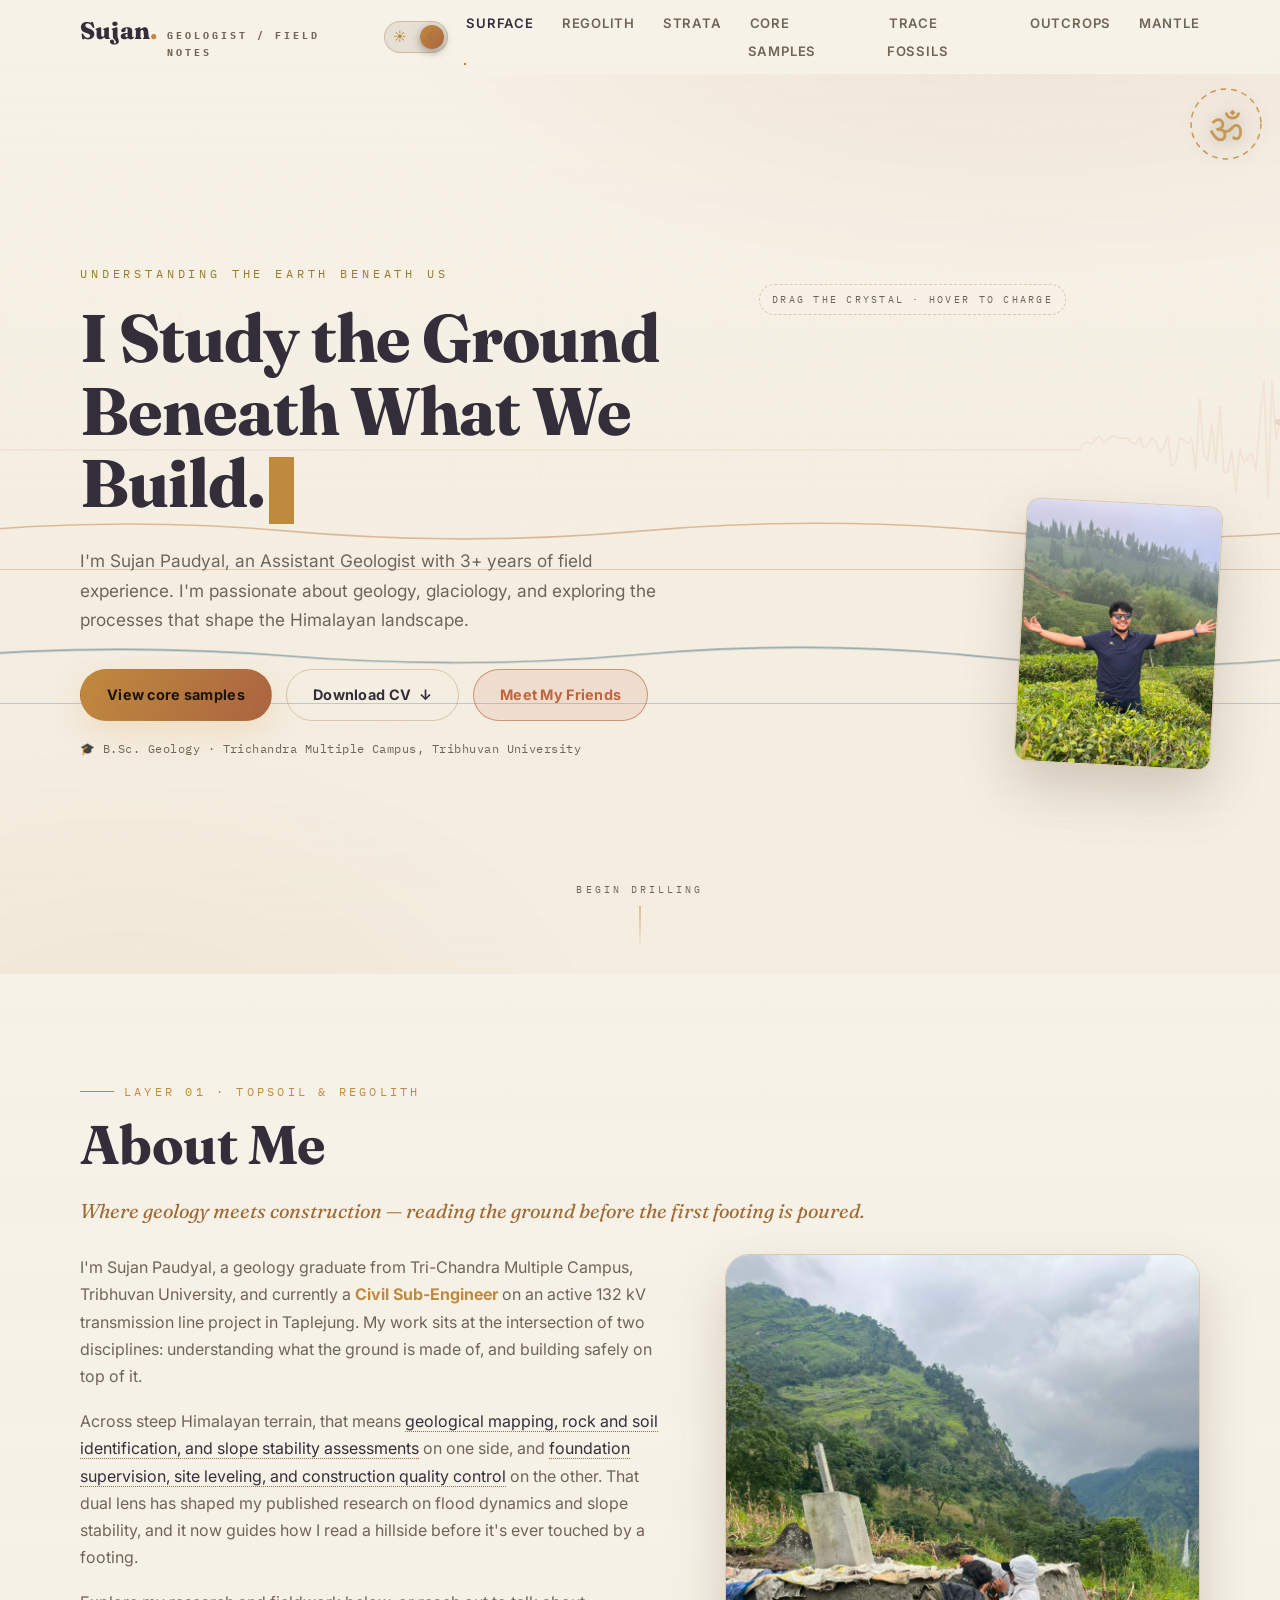
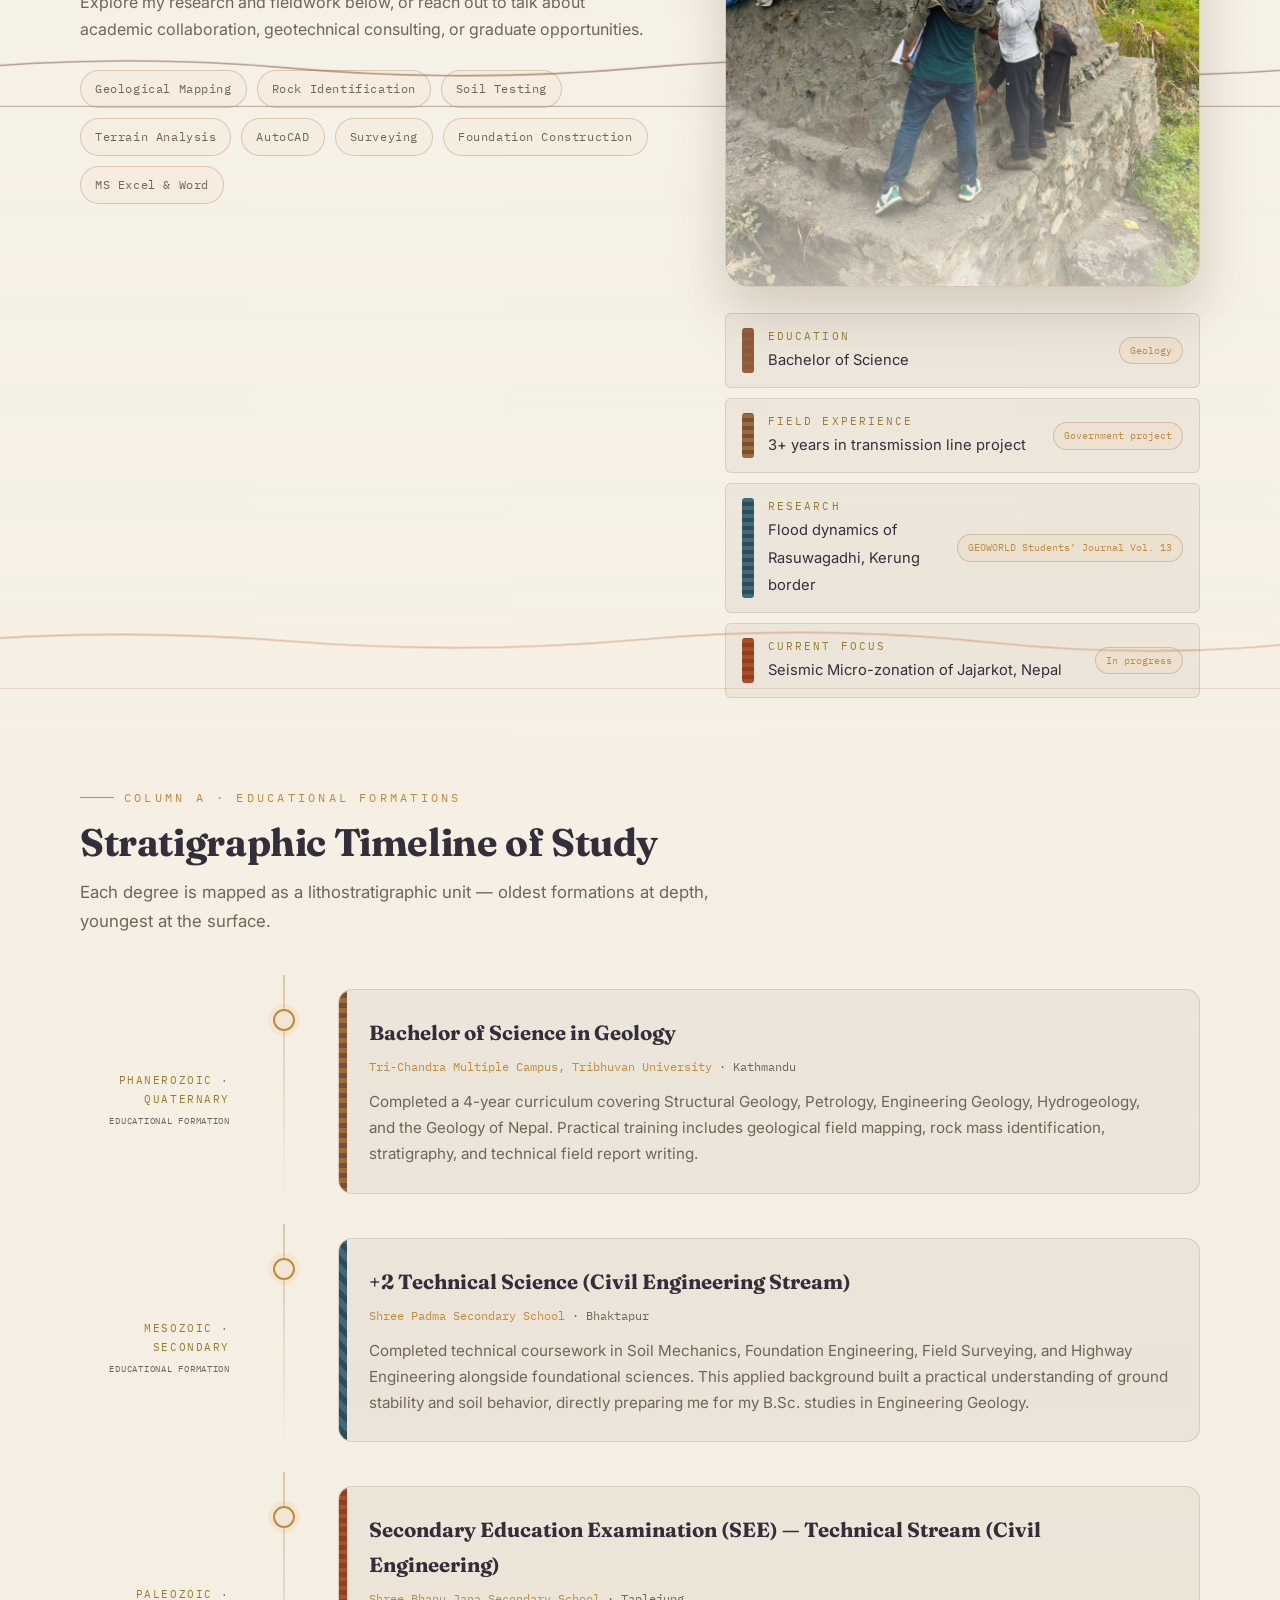
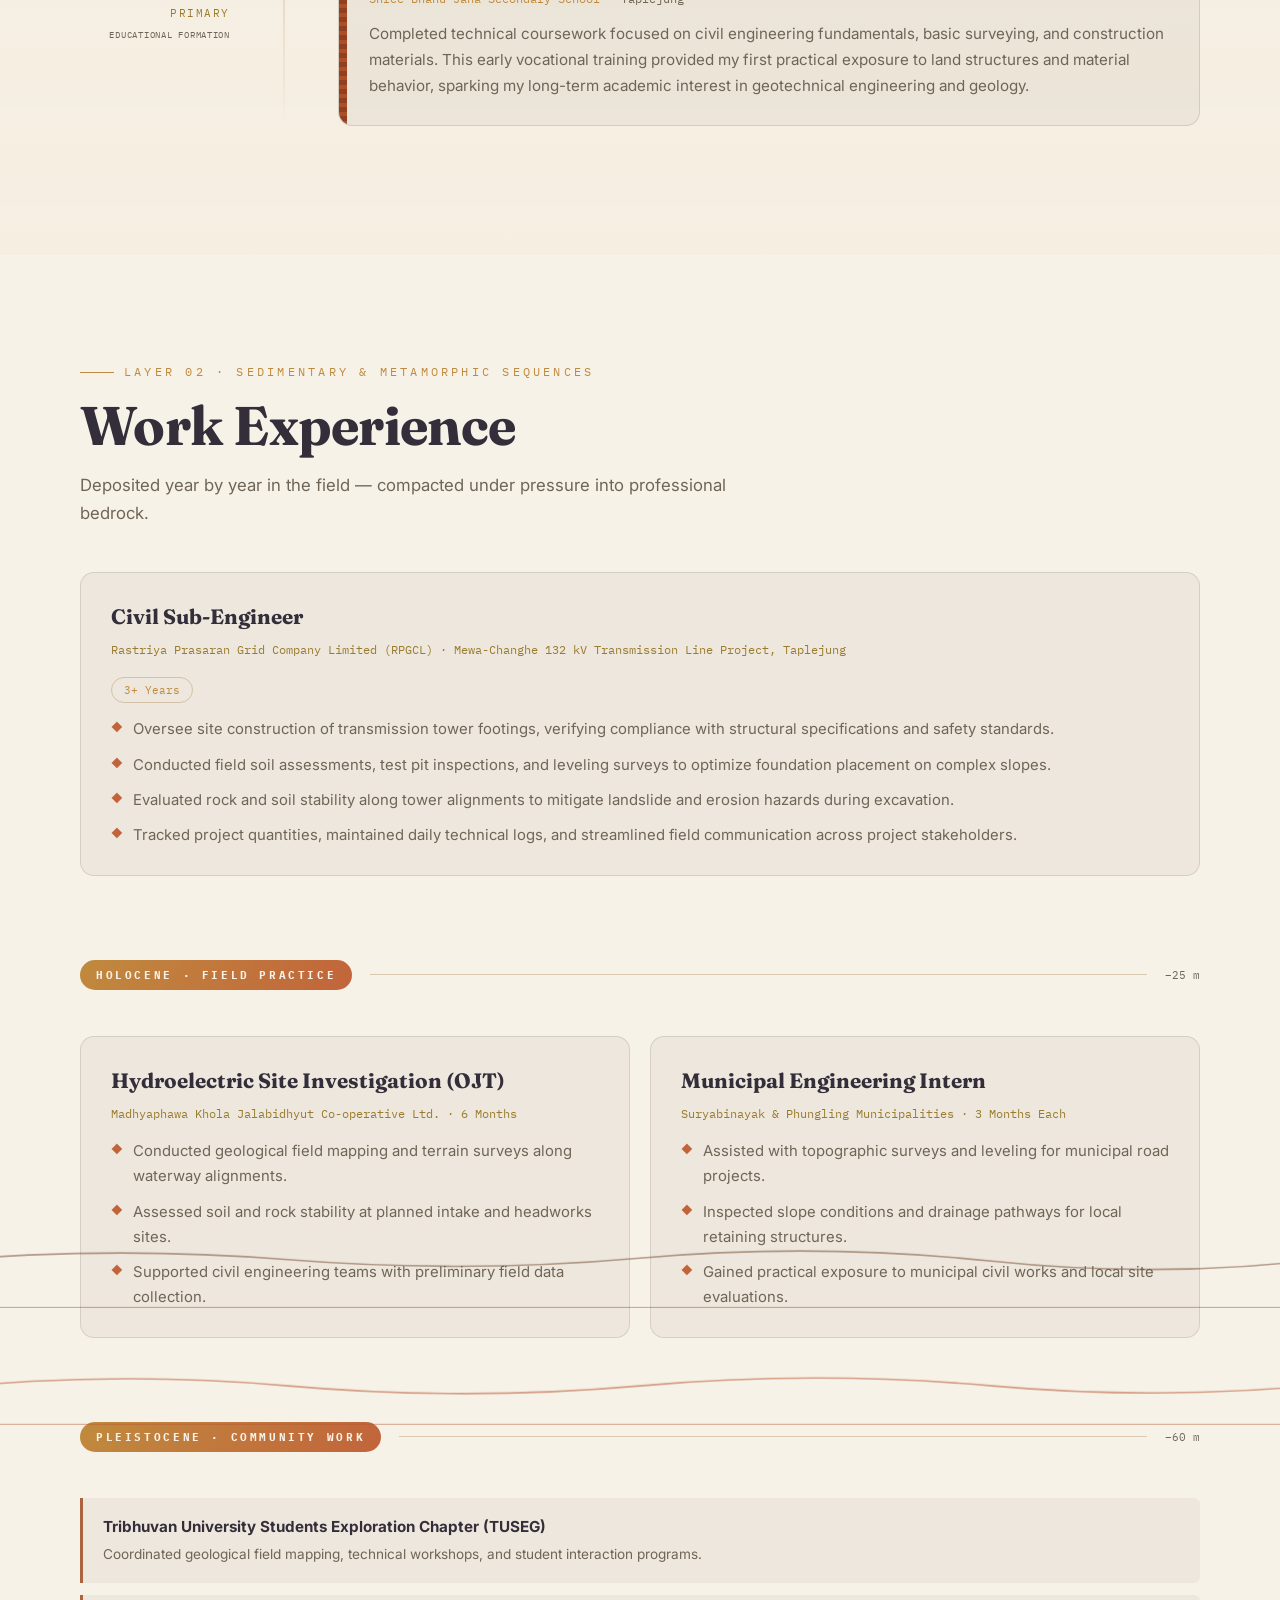
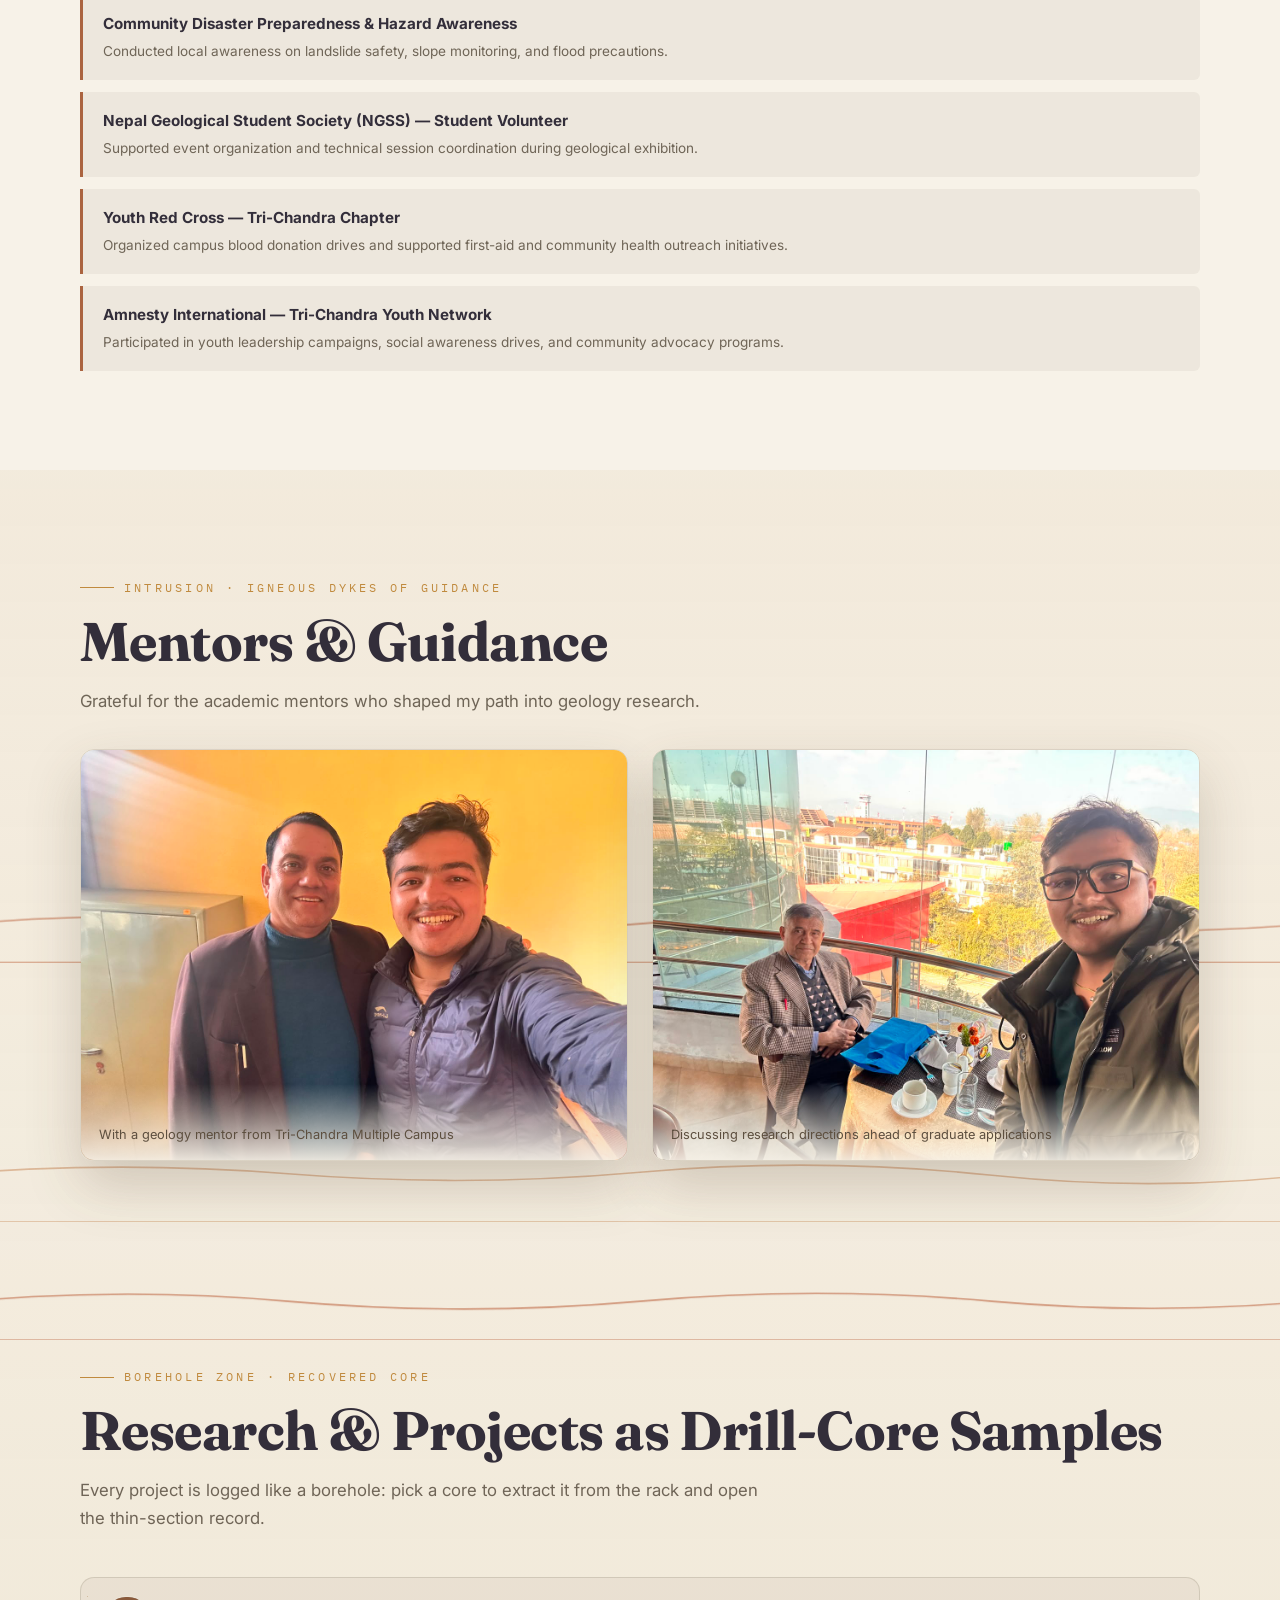
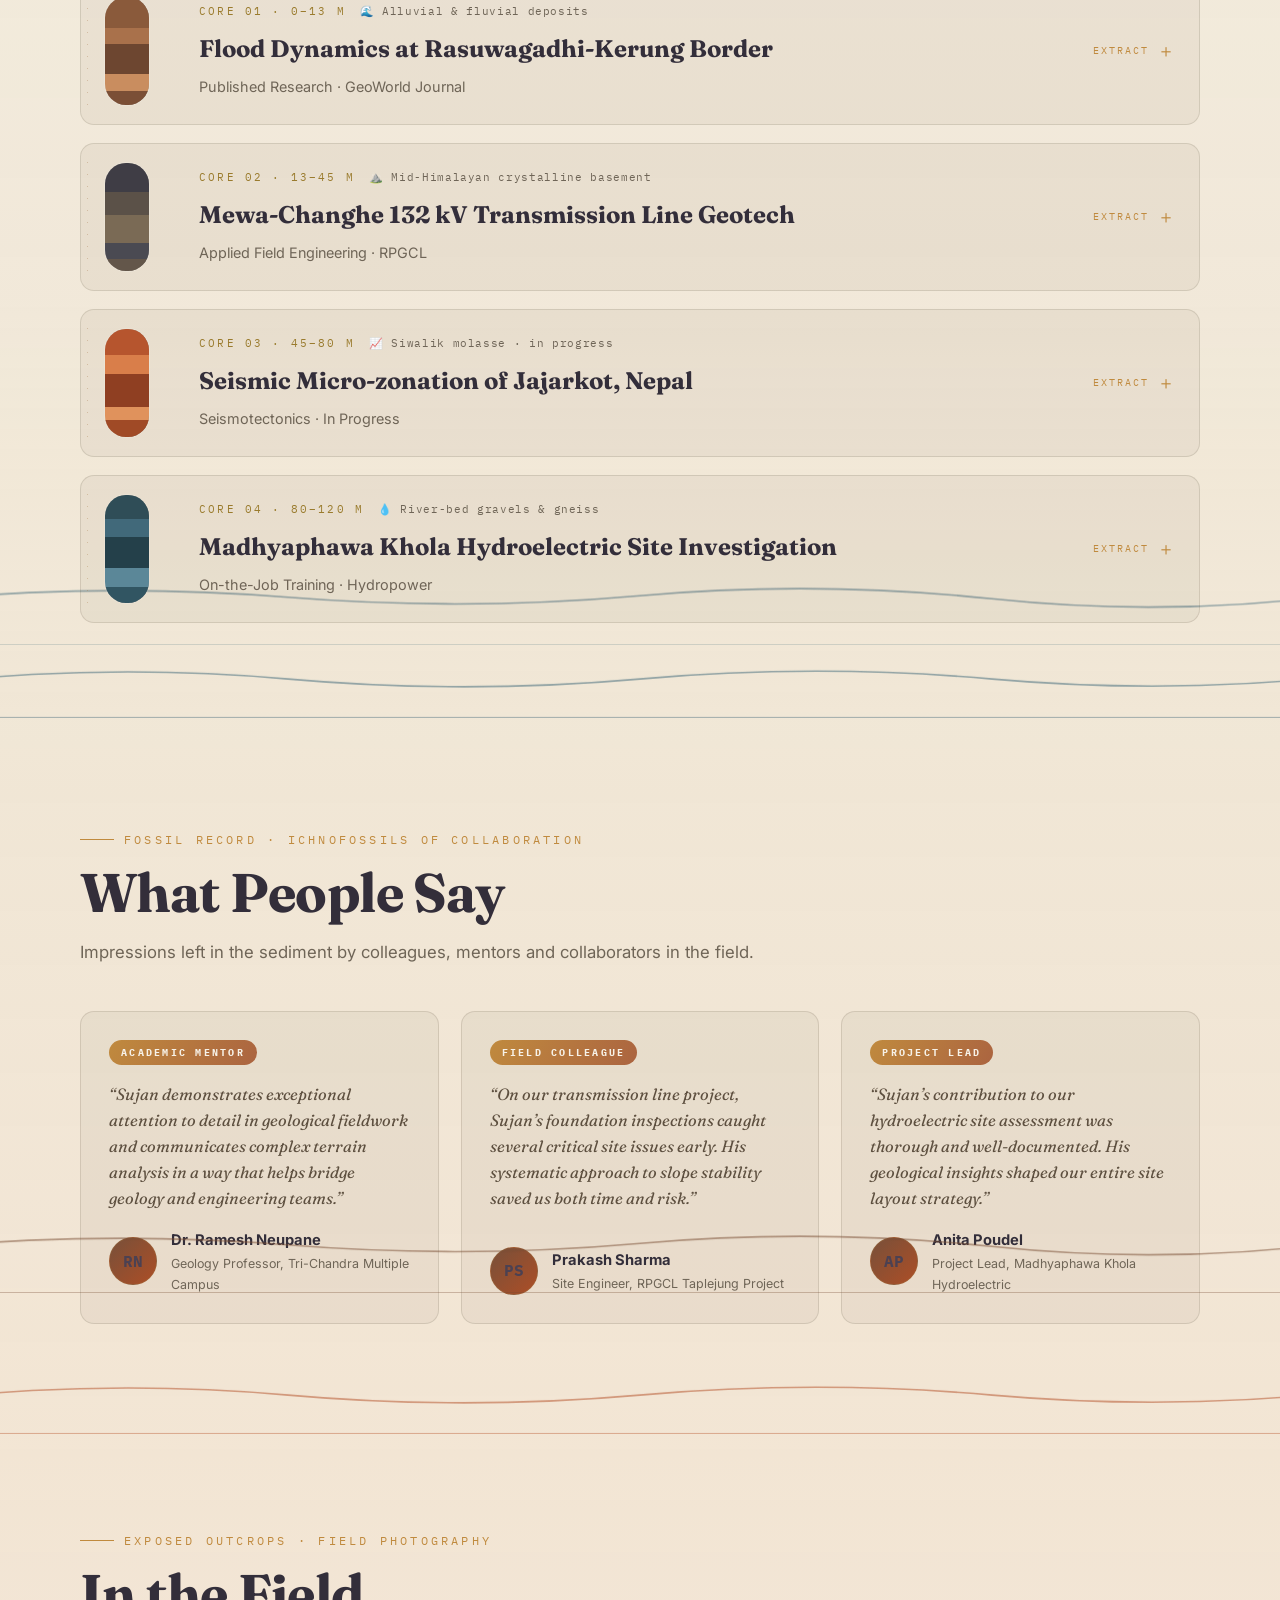
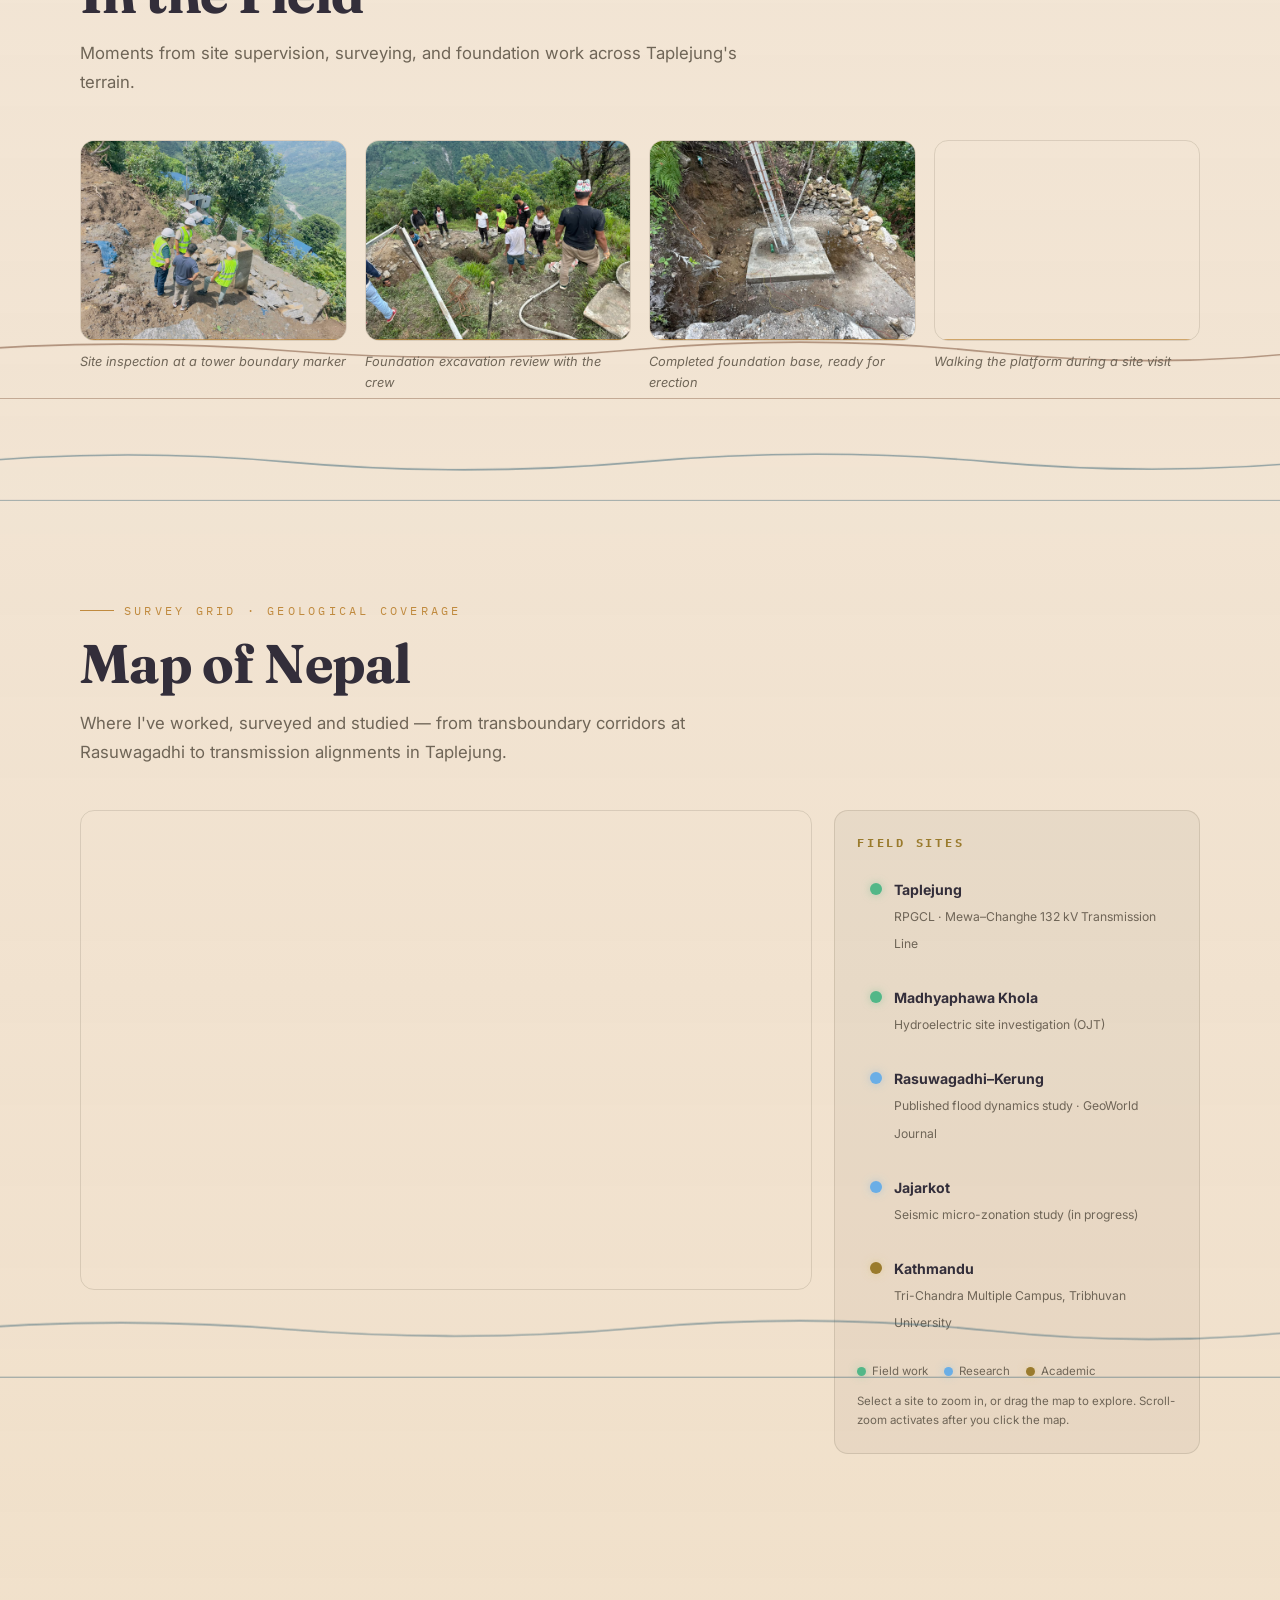
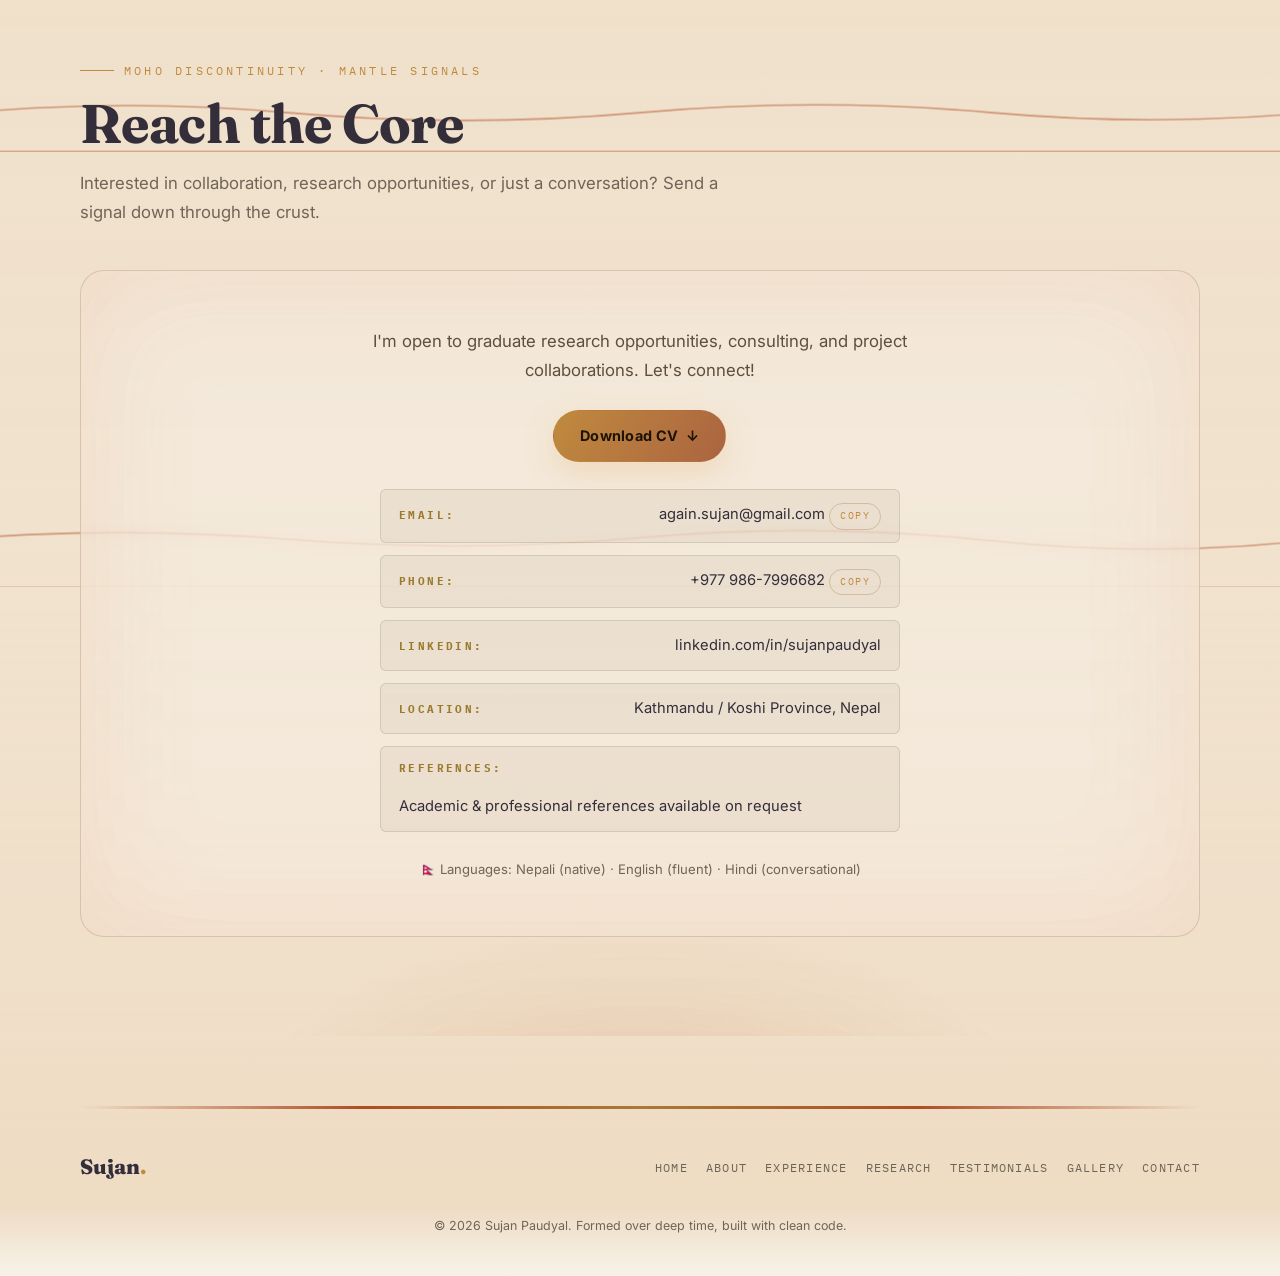
==== commit b2c9c0fb: "Update index.html" ====
--- a/index.html
+++ b/index.html
@@ -129,14 +129,6 @@
       <div class="strat-column" id="edu-column" aria-label="Education history as a geological column"></div>
     </div>
   </section>
-
-  <!-- Fault divider: Regolith → Sedimentary -->
-   class="fault layer-2">
-    <svg viewBox="0 0 1200 90" preserveAspectRatio="none">
-      <g class="plate-group"><path class="plate-a" d="M-40 0 H480 L560 90 H-40 Z"/></g>
-      <g class="plate-group"><path class="plate-b" d="M480 0 H1240 V90 H560 Z"/></g>
-      <path class="vein" d="M480 0 L560 90"/>
-    </svg>
   </div>
 
   <!-- ===== SEDIMENTARY / METAMORPHIC — EXPERIENCE ===== -->
@@ -158,14 +150,6 @@
       <div class="mentor-strip" id="mentor-strip"></div>
     </div>
   </section>
-
-  <!-- Fault divider: Metamorphic → Deep Drilling -->
-   class="fault layer-3">
-    <svg viewBox="0 0 1200 90" preserveAspectRatio="none">
-      <g class="plate-group"><path class="plate-a" d="M-40 0 H760 L680 90 H-40 Z"/></g>
-      <g class="plate-group"><path class="plate-b" d="M760 0 H1240 V90 H680 Z"/></g>
-      <path class="vein" d="M760 0 L680 90"/>
-    </svg>
   </div>
 
   <!-- ===== DEEP DRILLING — RESEARCH / CORE SAMPLES ===== -->
@@ -221,14 +205,6 @@
       </div>
     </div>
   </section>
-
-  <!-- Fault divider: Crust → Mantle -->
-   class="fault layer-4">
-    <svg viewBox="0 0 1200 90" preserveAspectRatio="none">
-      <g class="plate-group"><path class="plate-a" d="M-40 0 H540 L620 90 H-40 Z"/></g>
-      <g class="plate-group"><path class="plate-b" d="M540 0 H1240 V90 H620 Z"/></g>
-      <path class="vein" d="M540 0 L620 90"/>
-    </svg>
   </div>
 
   <!-- ===== MANTLE CORE — CONTACT ===== -->
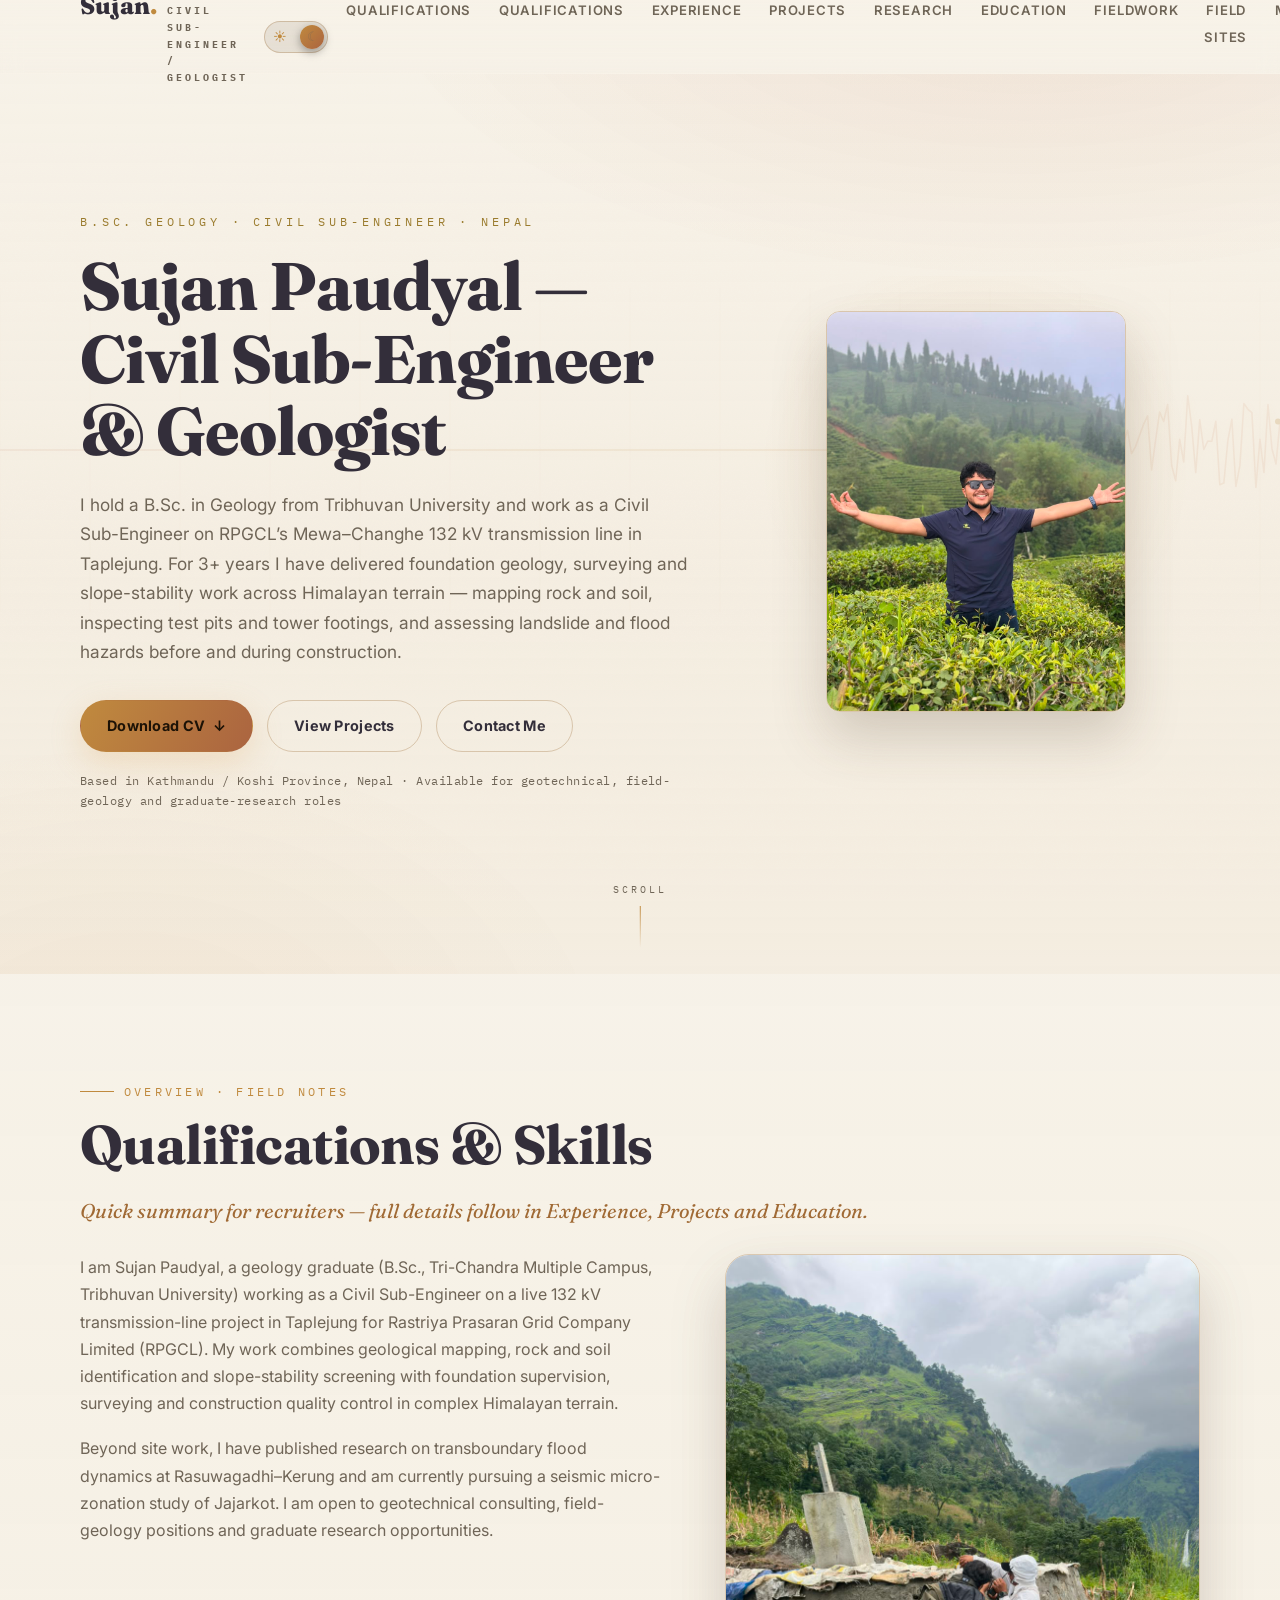
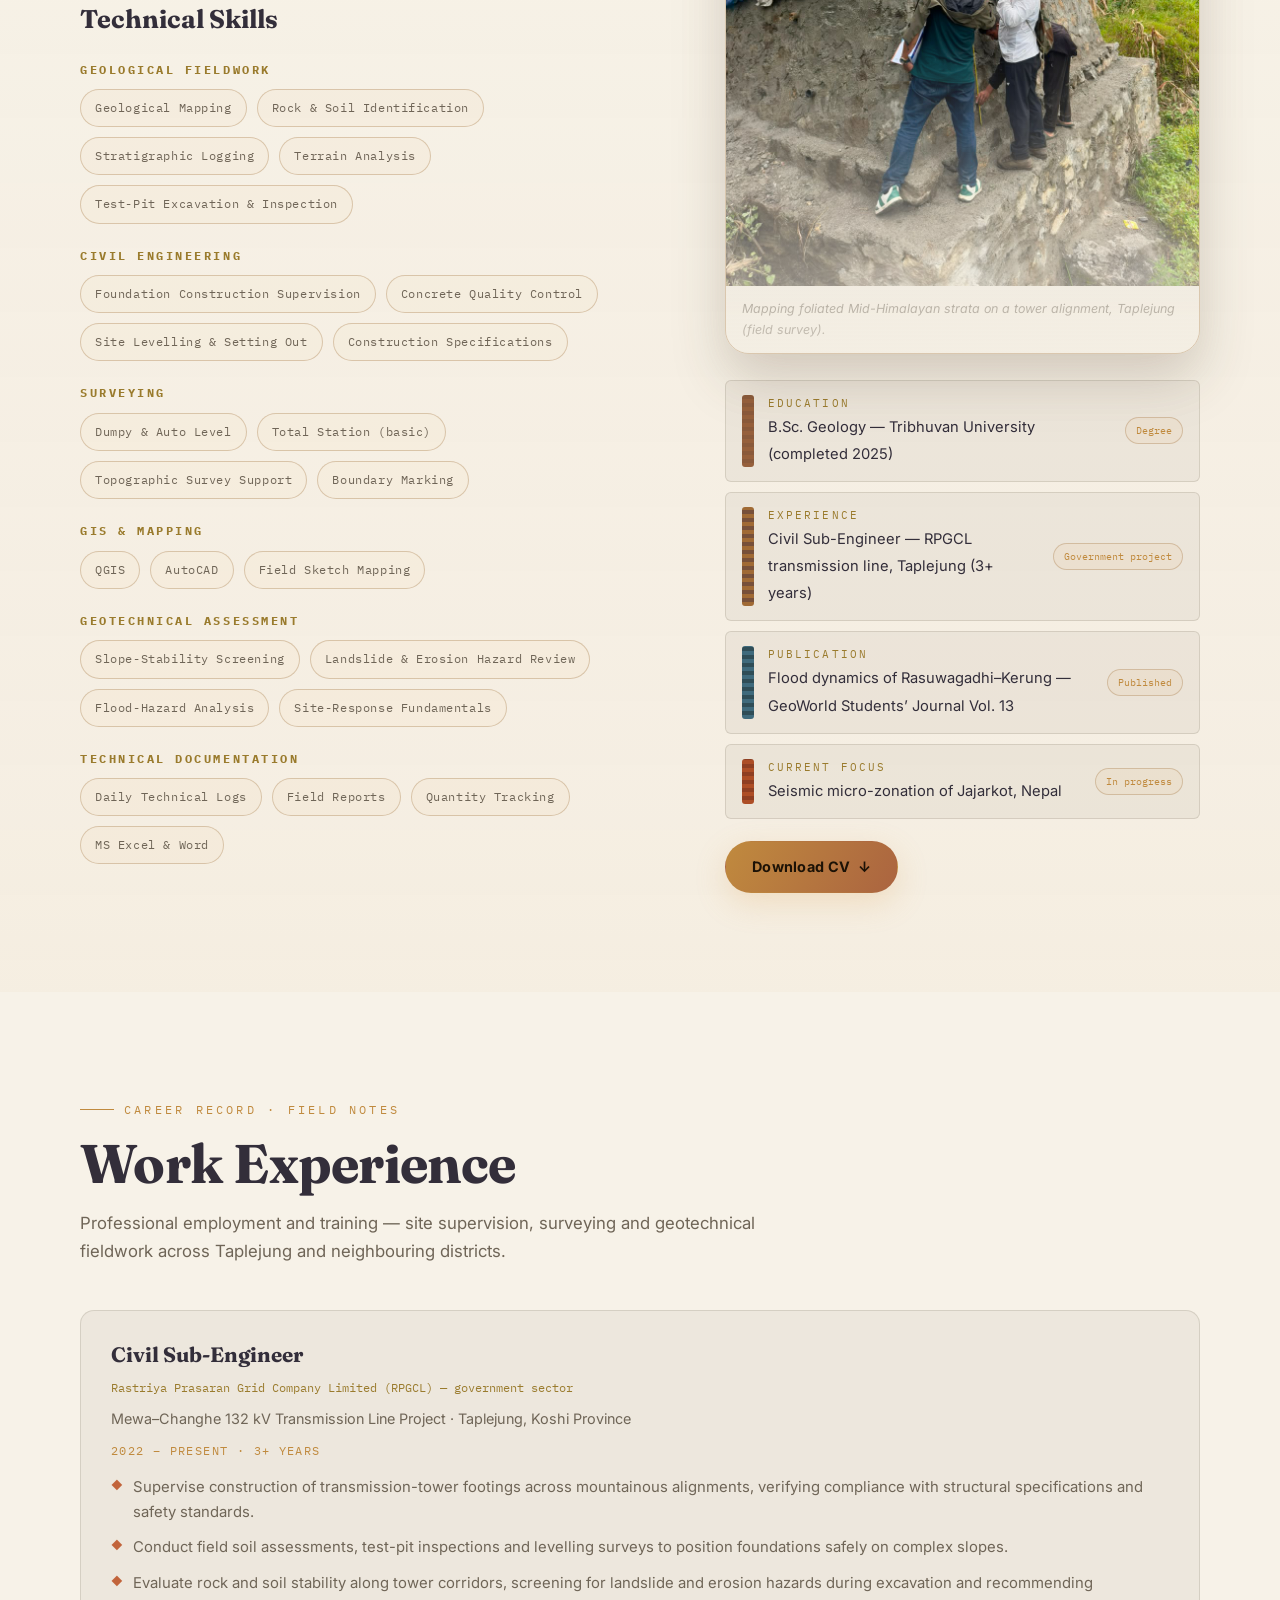
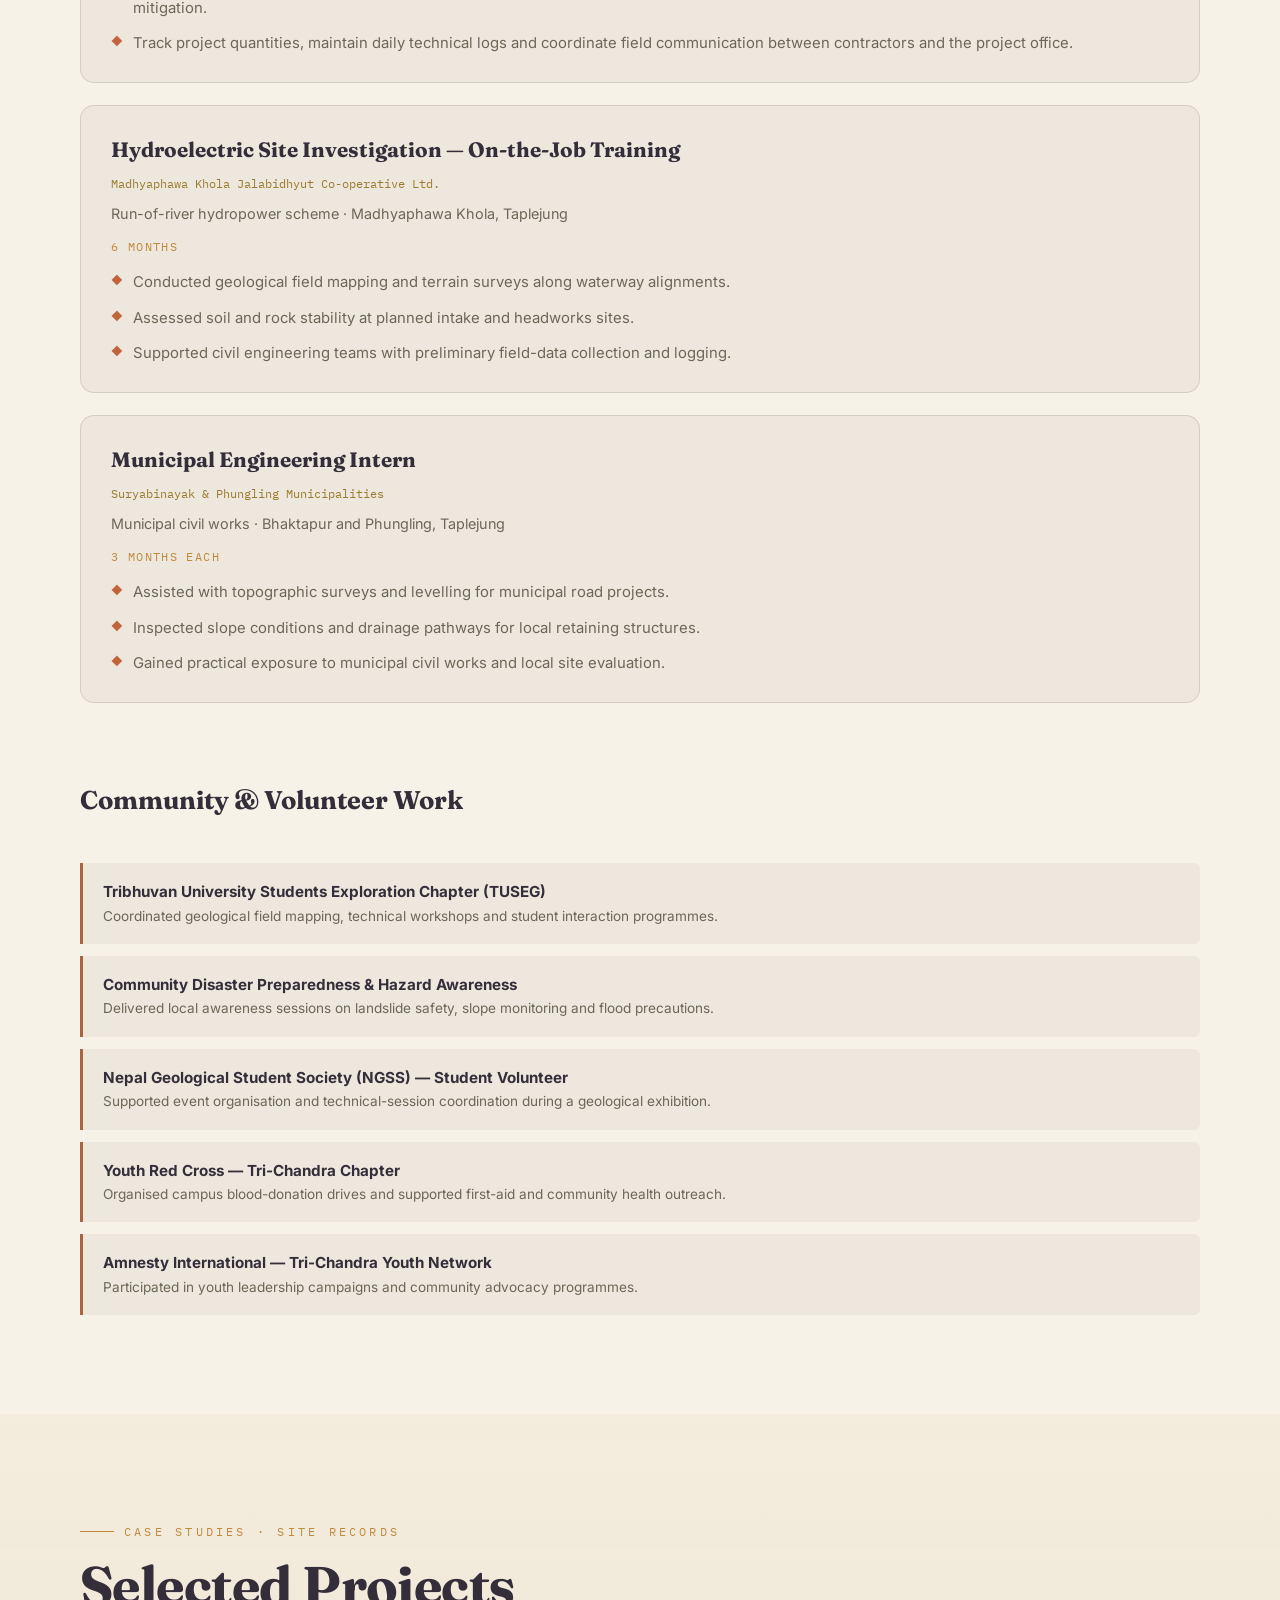
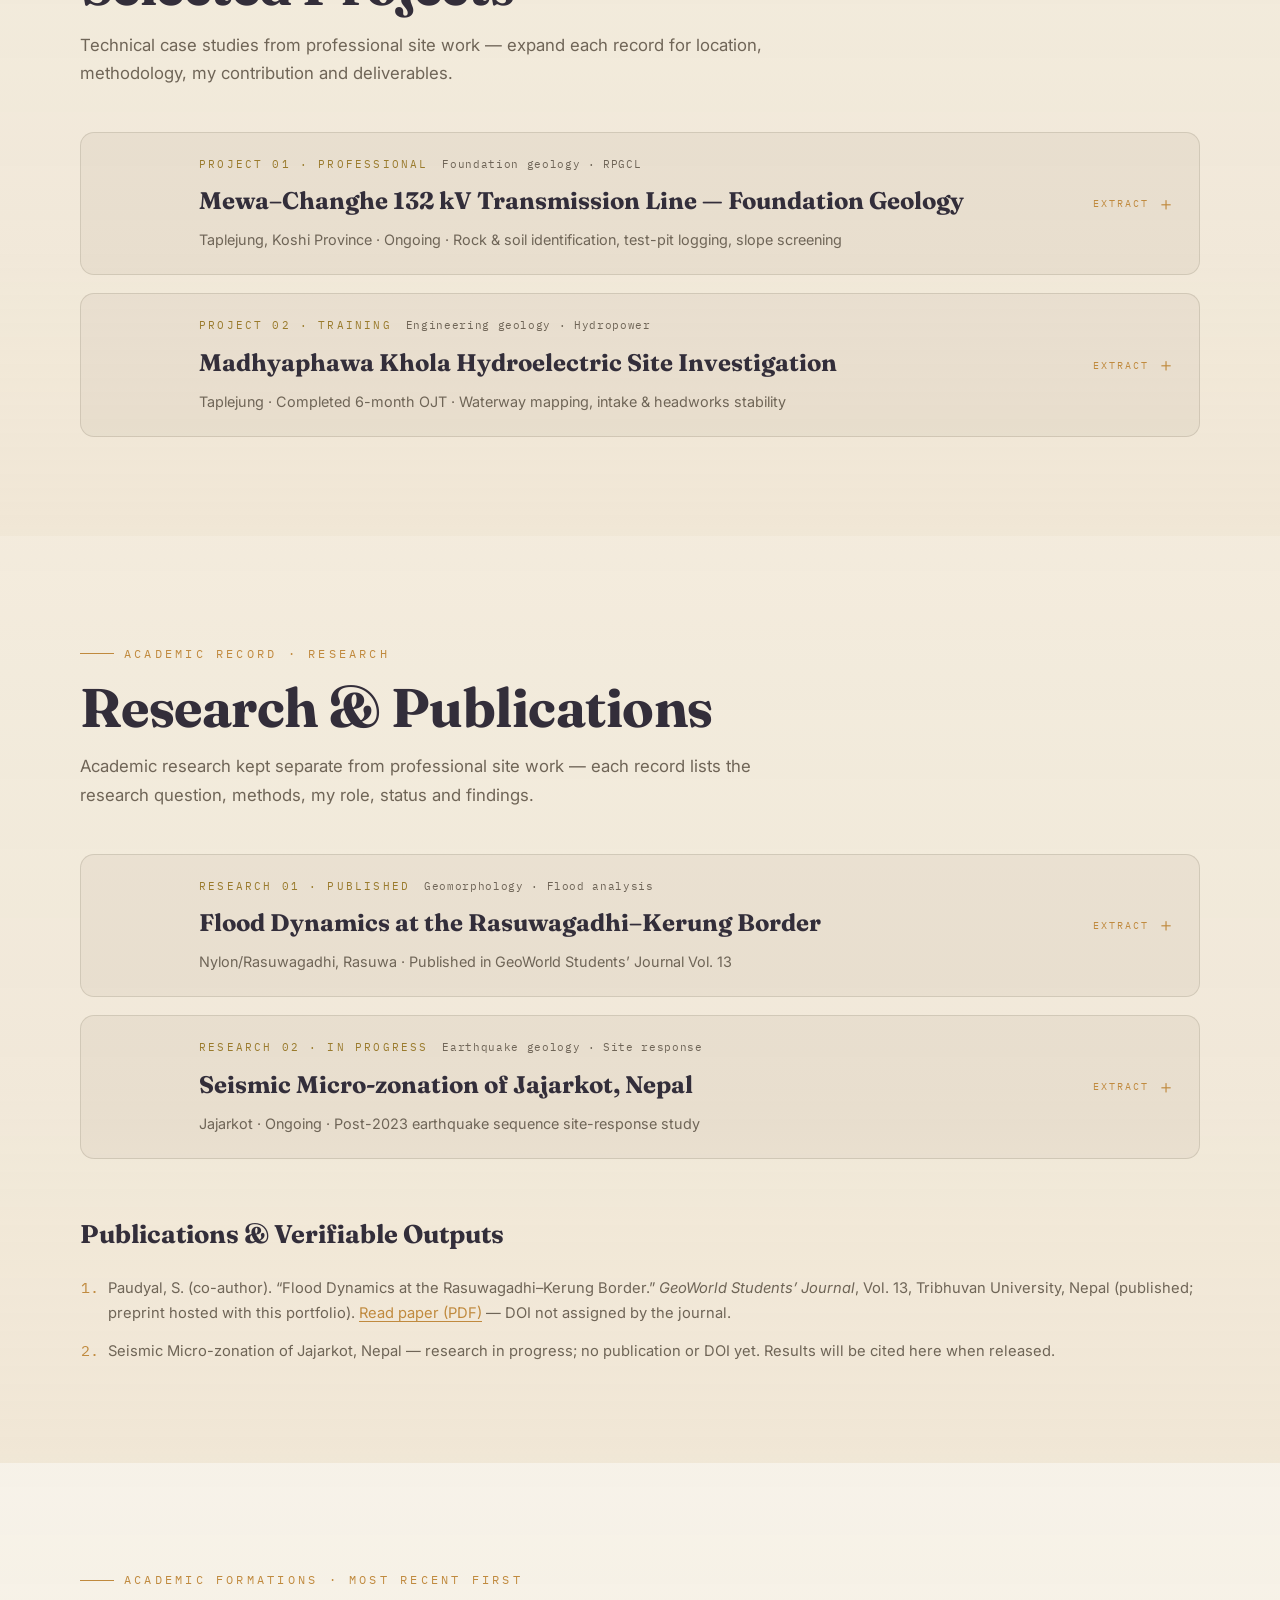
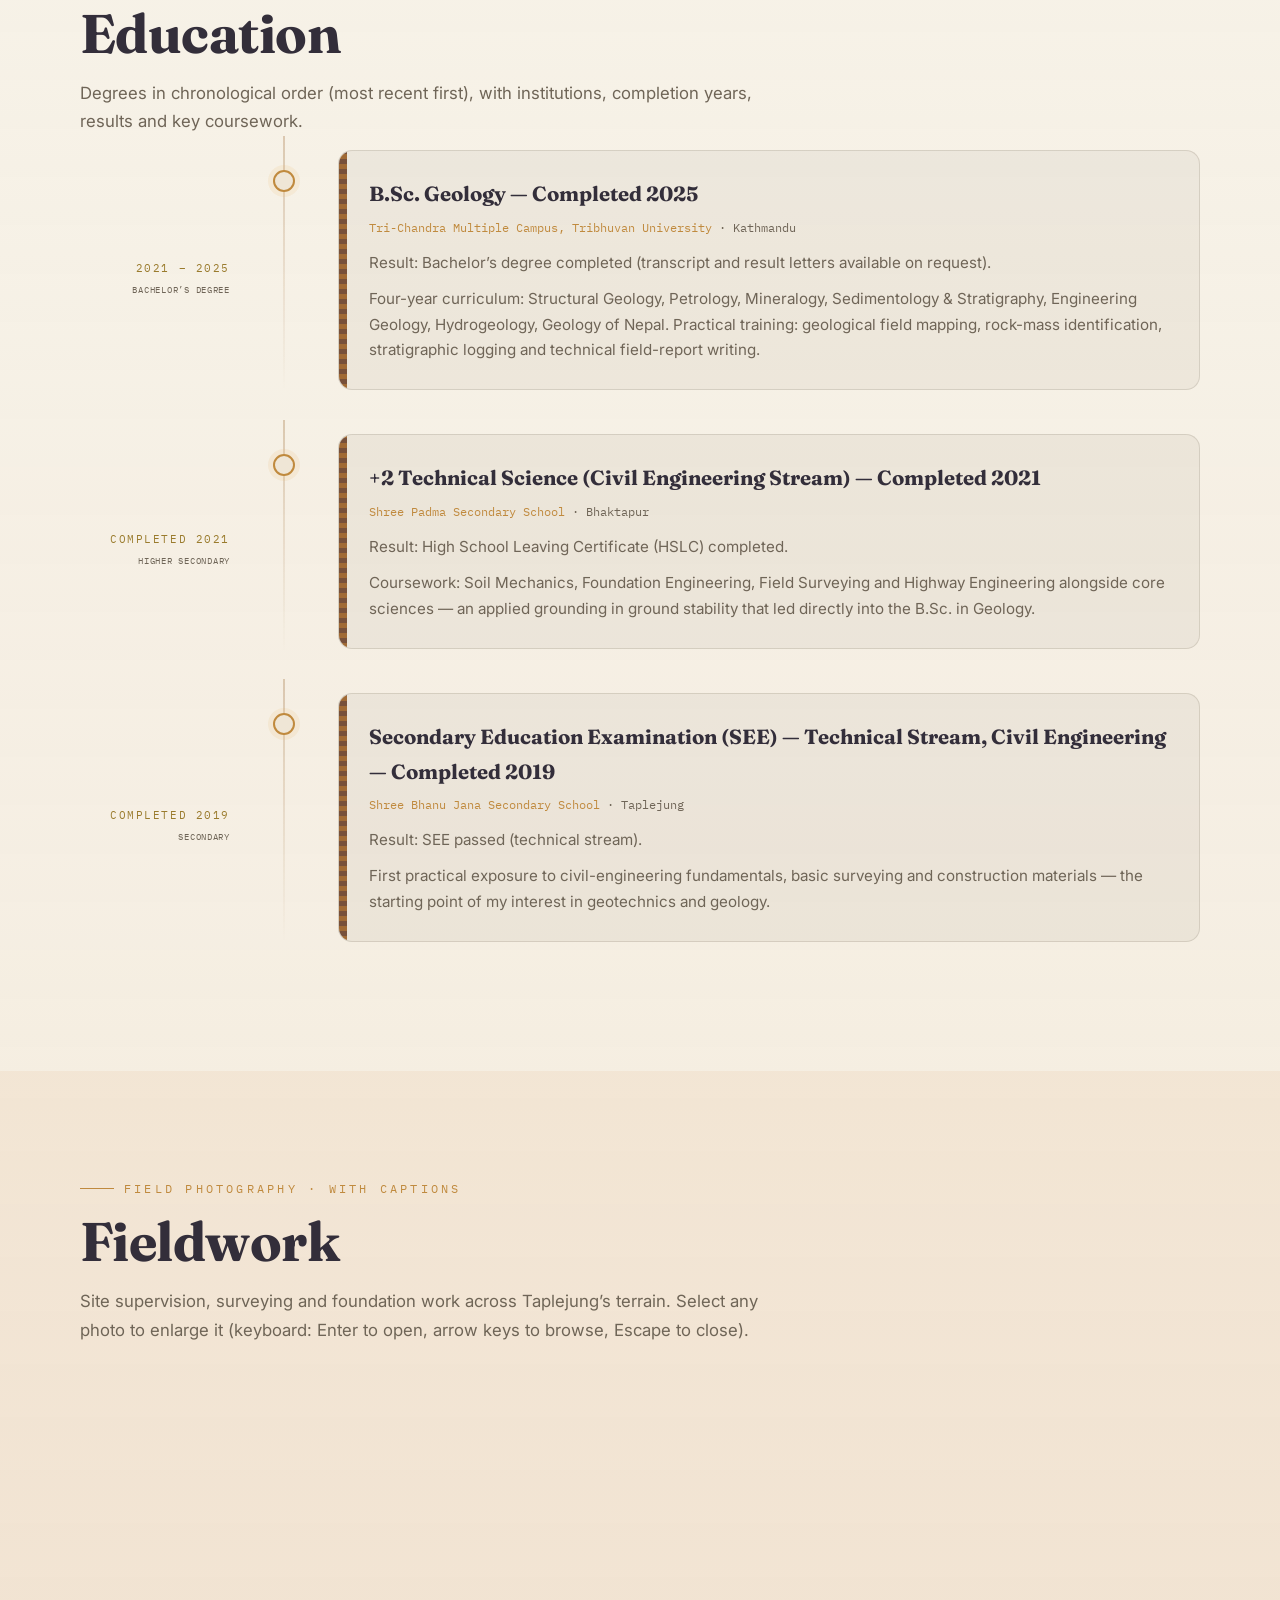
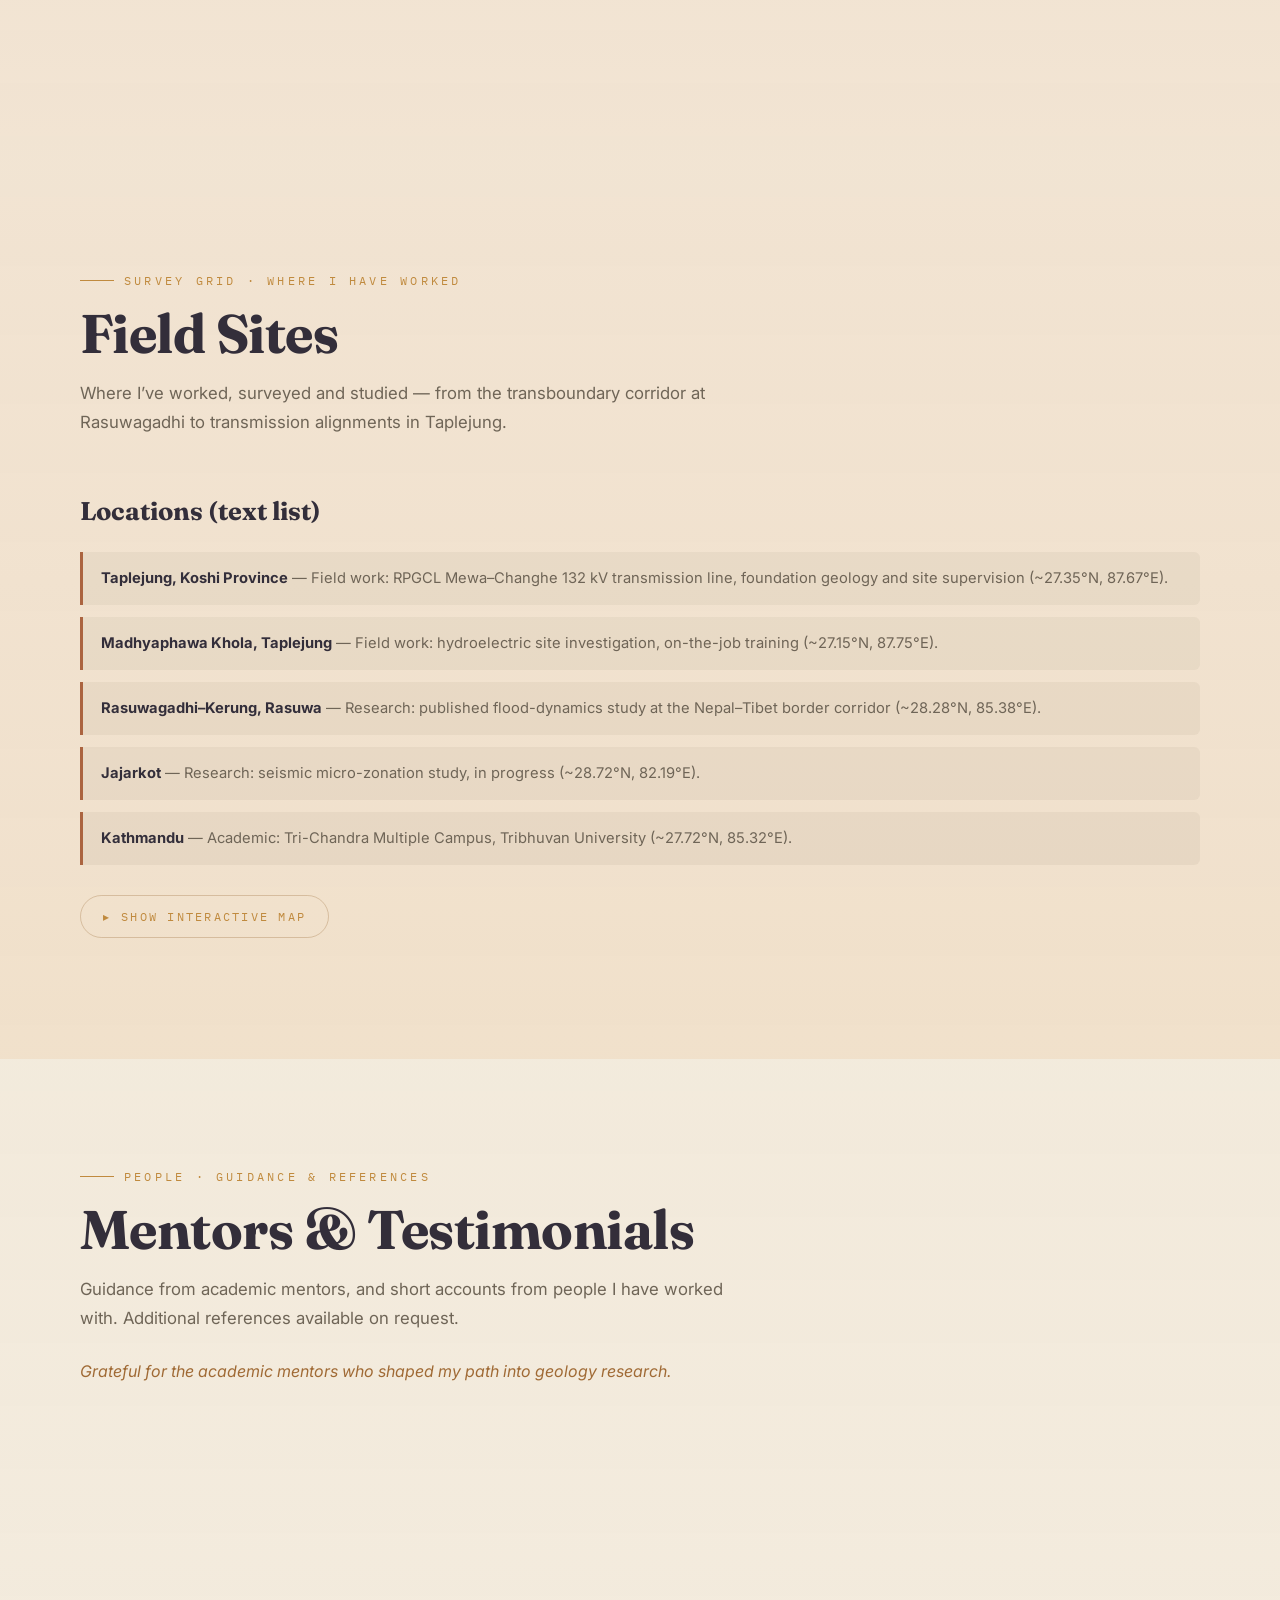
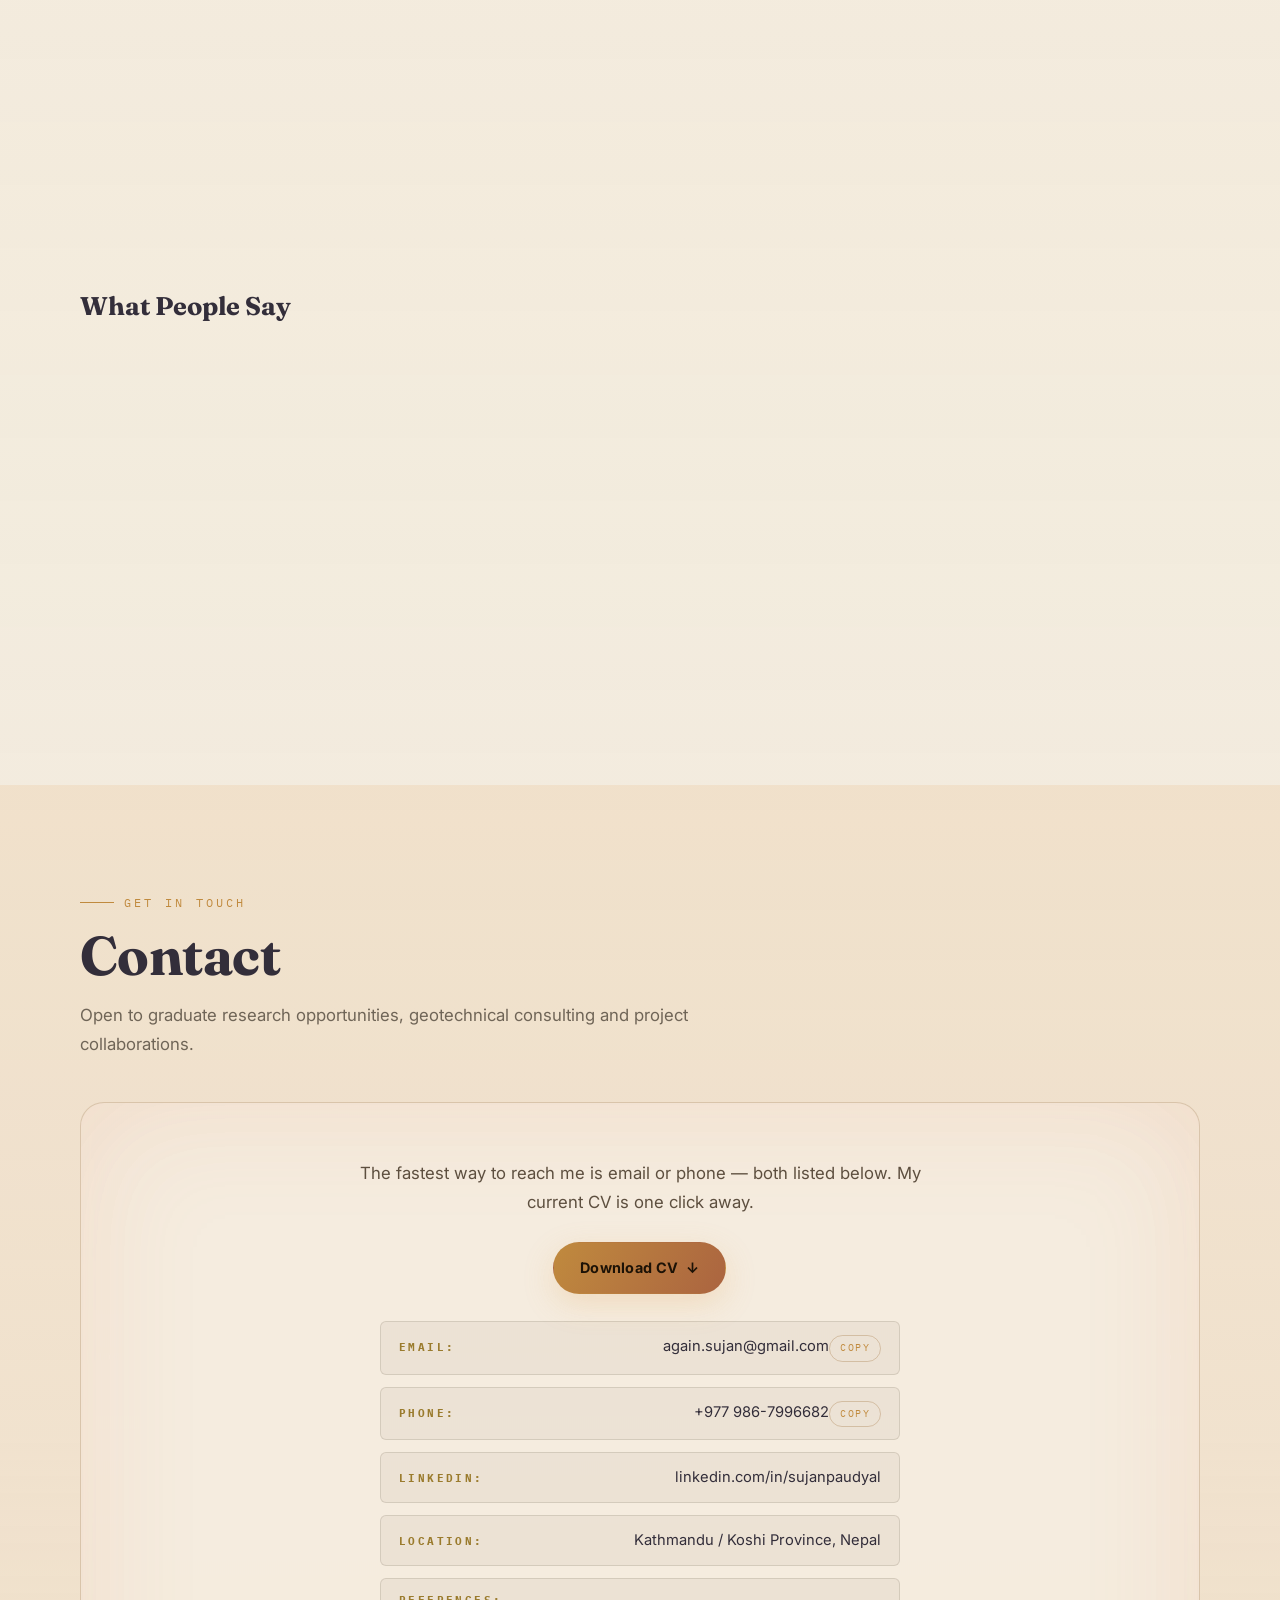
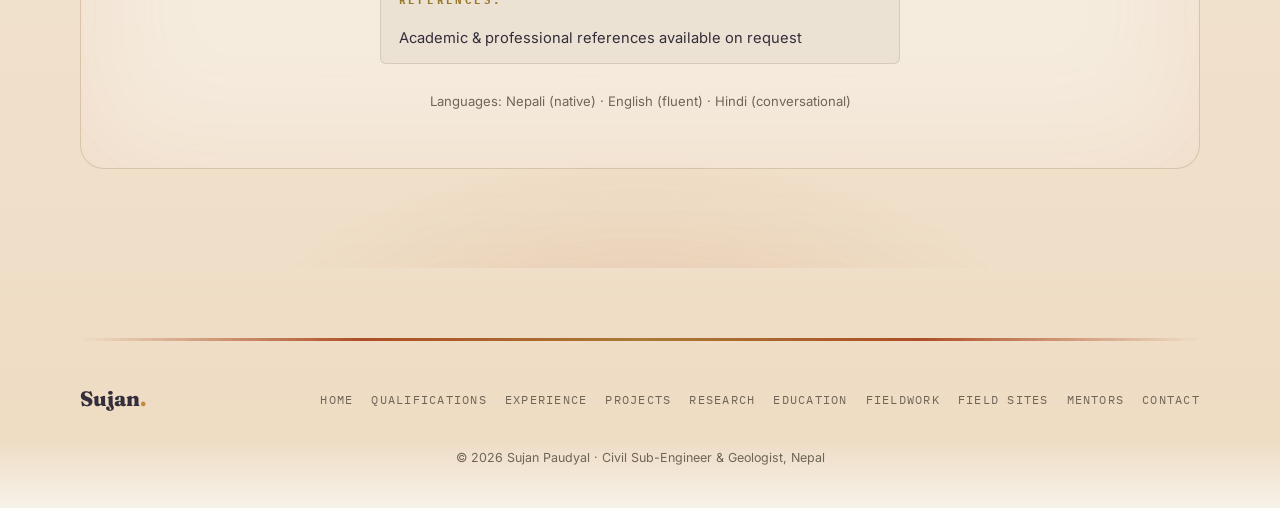
==== commit 420ffcea: "STRATA v6: SEO, Accessibility, and Recruiter-First Static Rendering *   **SEO & Metadata**: Added `r" ====
--- a/index.html
+++ b/index.html
@@ -3,46 +3,79 @@
 <head>
   <meta charset="UTF-8">
   <meta name="viewport" content="width=device-width, initial-scale=1.0">
-  <meta name="description" content="Immersive geological portfolio of Sujan Paudyal — Assistant Geologist & Civil Engineer from Nepal. Stratigraphic career column, drill-core research samples, seismic micro-zonation and Himalayan field engineering.">
+  <title>Sujan Paudyal | Civil Sub-Engineer &amp; Geologist — Nepal</title>
+  <meta name="description" content="Portfolio of Sujan Paudyal — Civil Sub-Engineer and geology graduate (B.Sc., Tribhuvan University) with 3+ years of Himalayan field experience: transmission-line foundation geology, geological mapping, slope stability and geohazard assessment in Taplejung, Nepal. Published research on flood dynamics; ongoing seismic micro-zonation of Jajarkot.">
   <meta name="author" content="Sujan Paudyal">
   <meta name="theme-color" content="#0c0b0e">
-  <meta property="og:title" content="Sujan Paudyal | Geologist & Civil Engineer">
-  <meta property="og:description" content="I study the ground beneath what we build — mapping, core sampling and reading strata across the Himalaya.">
-  <title>Sujan Paudyal | Geologist &amp; Civil Engineer — Strata Portfolio</title>
+
+  <!-- Canonical + social cards -->
+  <link rel="canonical" href="https://thatssujan-cloud.github.io/portfolio_sujan/">
+  <meta property="og:type" content="profile">
+  <meta property="og:site_name" content="Sujan Paudyal — Portfolio">
+  <meta property="og:title" content="Sujan Paudyal | Civil Sub-Engineer &amp; Geologist — Nepal">
+  <meta property="og:description" content="Geology-educated Civil Sub-Engineer with 3+ years of Himalayan field engineering: transmission-line foundation geology, slope stability and geohazard assessment.">
+  <meta property="og:url" content="https://thatssujan-cloud.github.io/portfolio_sujan/">
+  <meta property="og:image" content="https://thatssujan-cloud.github.io/portfolio_sujan/image/me01.jpg">
+  <meta property="og:image:alt" content="Portrait of Sujan Paudyal, Civil Sub-Engineer and geologist from Nepal">
+  <meta property="og:locale" content="en_GB">
+  <meta name="twitter:card" content="summary_large_image">
+  <meta name="twitter:title" content="Sujan Paudyal | Civil Sub-Engineer &amp; Geologist — Nepal">
+  <meta name="twitter:description" content="Geology-educated Civil Sub-Engineer with 3+ years of Himalayan field engineering across Taplejung and the Nepal–Tibet border corridor.">
+  <meta name="twitter:image" content="https://thatssujan-cloud.github.io/portfolio_sujan/image/me01.jpg">
+
+  <!-- Favicon (inline SVG — always resolves, never 404s) -->
+  <link rel="icon" type="image/svg+xml" href="data:image/svg+xml,%3Csvg xmlns='http://www.w3.org/2000/svg' viewBox='0 0 32 32'%3E%3Crect width='32' height='32' rx='6' fill='%2317151f'/%3E%3Cpath d='M4 22h24' stroke='%23cf9768' stroke-width='3'/%3E%3Cpath d='M4 16h24' stroke='%23e6b877' stroke-width='3'/%3E%3Cpath d='M4 10h24' stroke='%23c06a4a' stroke-width='3'/%3E%3C/svg%3E">
 
   <!-- Fonts: Fraunces (display) · Inter (body) · IBM Plex Mono (field data) -->
   <link rel="preconnect" href="https://fonts.googleapis.com">
   <link rel="preconnect" href="https://fonts.gstatic.com" crossorigin>
   <link href="https://fonts.googleapis.com/css2?family=Fraunces:ital,opsz,wght@0,9..144,500;0,9..144,700;0,9..144,800;1,9..144,600&family=IBM+Plex+Mono:wght@400;600&family=Inter:wght@400;600;700&display=swap" rel="stylesheet">
 
-  <!-- Leaflet (async, non-critical) -->
-  <link rel="preload" href="https://unpkg.com/leaflet@1.9.4/dist/leaflet.css" as="style" onload="this.onload=null;this.rel='stylesheet'" integrity="sha256-p4NxAoJBhIIN+hmNHrzRCf9tD/miZyoHS5obTRR9BMY=" crossorigin="">
-  <noscript><link rel="stylesheet" href="https://unpkg.com/leaflet@1.9.4/dist/leaflet.css" integrity="sha256-p4NxAoJBhIIN+hmNHrzRCf9tD/miZyoHS5obTRR9BMY=" crossorigin=""></noscript>
-
   <!-- Site stylesheet — STRATA design system -->
-  <link rel="stylesheet" href="css/strata.css?v=5">
+  <link rel="stylesheet" href="css/strata.css?v=6">
+
+  <!-- Structured data: Person (validated schema.org vocabulary) -->
+  <script type="application/ld+json">
+  {
+    "@context": "https://schema.org",
+    "@type": "Person",
+    "name": "Sujan Paudyal",
+    "jobTitle": "Civil Sub-Engineer & Geologist",
+    "url": "https://thatssujan-cloud.github.io/portfolio_sujan/",
+    "image": "https://thatssujan-cloud.github.io/portfolio_sujan/image/me01.jpg",
+    "email": "mailto:again.sujan@gmail.com",
+    "telephone": "+977-986-7996682",
+    "sameAs": ["https://www.linkedin.com/in/sujanpaudyal"],
+    "alumniOf": [{
+      "@type": "CollegeOrUniversity",
+      "name": "Tri-Chandra Multiple Campus, Tribhuvan University"
+    }],
+    "worksFor": { "@type": "Organization", "name": "Rastriya Prasaran Grid Company Limited (RPGCL)" },
+    "address": { "@type": "PostalAddress", "addressLocality": "Kathmandu", "addressRegion": "Bagmati Province", "addressCountry": "NP" },
+    "knowsAbout": [
+      "Geological Mapping", "Engineering Geology", "Foundation Geology", "Slope Stability",
+      "Geohazard Assessment", "Surveying", "Seismic Microzonation", "Flood Dynamics",
+      "Transmission Line Construction", "Stratigraphy", "Petrology", "Structural Geology"
+    ],
+    "description": "Civil Sub-Engineer and B.Sc. Geology graduate (Tribhuvan University) with 3+ years of Himalayan field engineering on RPGCL transmission-line projects in Taplejung, Nepal; published research on flood dynamics and ongoing seismic micro-zonation study of Jajarkot."
+  }
+  </script>
+
 </head>
 <body class="has-header">
 
 <a href="#main-content" class="skip-link">Skip to main content</a>
 
-<!-- Reactive seismograph trace running behind everything (Canvas) -->
+<!-- Reactive seismograph trace running behind everything (Canvas, decorative) -->
 <canvas id="seismo-canvas" aria-hidden="true"></canvas>
-<!-- Sediment grain overlay -->
+<!-- Sediment grain overlay (decorative) -->
 <div class="grain" aria-hidden="true"></div>
-<!-- Fixed corner OM animation (revolving ॐ glyph, pure SVG/CSS) -->
-<div class="corner-om" aria-hidden="true">
-  <svg viewBox="0 0 100 100" width="100%" height="100%" focusable="false">
-    <circle class="om-ring" cx="50" cy="50" r="46" fill="none" stroke="currentColor" stroke-width="2" stroke-dasharray="6 8" stroke-linecap="round"/>
-    <text class="om-glyph" x="50" y="54" text-anchor="middle" dominant-baseline="central" font-size="52" fill="currentColor">&#x0950;</text>
-  </svg>
-</div>
 
 <!-- ======================== HEADER ======================== -->
 <header class="site-header" role="banner">
   <div class="header-inner">
-    <a class="logo" href="#home" aria-label="Sujan Paudyal — back to surface">
-      Sujan<span>.</span><em>Geologist / Field Notes</em>
+    <a class="logo" href="#home" aria-label="Sujan Paudyal — back to top">
+      Sujan<span>.</span><em>Civil Sub-Engineer / Geologist</em>
     </a>
     <div class="header-tools">
       <button class="theme-toggle" id="theme-toggle" type="button" aria-pressed="false"
@@ -61,13 +94,16 @@
     </button>
     <nav class="primary-nav" id="primary-nav" aria-label="Primary">
       <ul>
-        <li><a href="#home">Surface</a></li>
-        <li><a href="#about">Regolith</a></li>
-        <li><a href="#experience">Strata</a></li>
-        <li><a href="#research">Core Samples</a></li>
-        <li><a href="#testimonials">Trace Fossils</a></li>
-        <li><a href="#gallery">Outcrops</a></li>
-        <li><a href="#contact">Mantle</a></li>
+        <li><a href="#qualifications">Qualifications</a></li>
+        <li><a href="#qualifications">Qualifications</a></li>
+        <li><a href="#experience">Experience</a></li>
+        <li><a href="#projects">Projects</a></li>
+        <li><a href="#research">Research</a></li>
+        <li><a href="#education">Education</a></li>
+        <li><a href="#gallery">Fieldwork</a></li>
+        <li><a href="#field-sites">Field Sites</a></li>
+        <li><a href="#mentors">Mentors</a></li>
+        <li><a href="#contact">Contact</a></li>
       </ul>
     </nav>
   </div>
@@ -75,164 +111,501 @@
 
 <main id="main-content">
 
-  <!-- ===== SURFACE / TOPSOIL — HERO ===== -->
+  <!-- ===== HERO ===== -->
   <section id="home" class="hero stratum" aria-labelledby="hero-heading">
     <canvas id="hero-strata-canvas" class="hero-bg-canvas" aria-hidden="true"></canvas>
     <div class="wrap hero-grid">
       <div class="hero-content">
-        <p class="eyebrow" id="hero-eyebrow">Understanding the Earth Beneath Us</p>
-        <h1 id="hero-heading"><span id="typing-text">I Study the Ground Beneath What We Build.</span><span class="typing-cursor" aria-hidden="true"></span></h1>
-        <p class="lead" id="hero-lead"></p>
-        <div class="hero-actions" id="hero-actions"></div>
-        <p class="credential" id="credential"></p>
+        <p class="eyebrow">B.Sc. Geology · Civil Sub-Engineer · Nepal</p>
+        <h1 id="hero-heading">Sujan Paudyal — Civil Sub-Engineer &amp; Geologist</h1>
+        <p class="lead">I hold a B.Sc. in Geology from Tribhuvan University and work as a Civil Sub-Engineer on RPGCL’s Mewa–Changhe 132&nbsp;kV transmission line in Taplejung. For 3+ years I have delivered foundation geology, surveying and slope-stability work across Himalayan terrain — mapping rock and soil, inspecting test pits and tower footings, and assessing landslide and flood hazards before and during construction.</p>
+        <div class="hero-actions">
+          <a class="btn btn-primary" href="CV_SUJAN_PAUDYAL.pdf" download>Download CV <span aria-hidden="true">↓</span></a>
+          <a class="btn btn-ghost" href="#projects">View Projects</a>
+          <a class="btn btn-ghost" href="#contact">Contact Me</a>
+        </div>
+        <p class="credential">Based in Kathmandu / Koshi Province, Nepal · Available for geotechnical, field-geology and graduate-research roles</p>
       </div>
 
       <div class="hero-visual">
-        <div id="crystal-stage" aria-label="Interactive 3D mineral crystal — hover and drag to spin the cluster">
-          <span class="crystal-hint" aria-hidden="true">Drag the crystal · Hover to charge</span>
+        <div id="crystal-stage">
           <figure class="photo-card" id="hero-photo">
-            <img src="image/fied3.jpeg" alt="Sujan Paudyal standing in front of the Pathibhara temple in Taplejung, Nepal" width="600" height="750" fetchpriority="high" decoding="async">
+            <img src="image/fied3.jpeg" alt="Sujan Paudyal standing in front of the Pathibhara temple in Taplejung, Nepal" width="600" height="750" loading="eager" fetchpriority="high" decoding="async">
           </figure>
         </div>
       </div>
     </div>
-    <div class="scroll-cue" aria-hidden="true">Begin drilling</div>
-  </section>
-  </div>
-
-  <!-- ===== REGOLITH / SOIL — ABOUT ===== -->
-  <section id="about" class="about stratum" aria-labelledby="about-heading">
-    <div class="wrap">
-      <p class="layer-tag">Layer 01 · Topsoil &amp; Regolith</p>
-      <h2 id="about-heading" class="section-title fault-split">About Me</h2>
-      <p class="about-tagline" id="about-tagline"></p>
+    <div class="scroll-cue" aria-hidden="true">Scroll</div>
+  </section>
+
+  <!-- ===== QUALIFICATIONS & SKILLS ===== -->
+  <section id="qualifications" class="about stratum" aria-labelledby="qualifications-heading">
+    <div class="wrap">
+      <p class="layer-tag">Overview · Field Notes</p>
+      <h2 id="qualifications-heading" class="section-title fault-split">Qualifications &amp; Skills</h2>
+      <p class="about-tagline">Quick summary for recruiters — full details follow in Experience, Projects and Education.</p>
 
       <div class="about-grid">
         <div class="about-text">
-          <div id="about-paras"></div>
-          <ul class="skill-list" id="skill-list" aria-label="Core technical skills"></ul>
+          <p class="about-lede">I am Sujan Paudyal, a geology graduate (B.Sc., Tri-Chandra Multiple Campus, Tribhuvan University) working as a Civil Sub-Engineer on a live 132&nbsp;kV transmission-line project in Taplejung for Rastriya Prasaran Grid Company Limited (RPGCL). My work combines geological mapping, rock and soil identification and slope-stability screening with foundation supervision, surveying and construction quality control in complex Himalayan terrain.</p>
+          <p class="about-lede">Beyond site work, I have published research on transboundary flood dynamics at Rasuwagadhi–Kerung and am currently pursuing a seismic micro-zonation study of Jajarkot. I am open to geotechnical consulting, field-geology positions and graduate research opportunities.</p>
+
+          <h3 class="skills-heading">Technical Skills</h3>
+          <ul class="skill-groups">
+            <li class="skill-group">
+              <h4>Geological Fieldwork</h4>
+              <ul class="skill-list">
+                <li>Geological Mapping</li>
+                <li>Rock &amp; Soil Identification</li>
+                <li>Stratigraphic Logging</li>
+                <li>Terrain Analysis</li>
+                <li>Test-Pit Excavation &amp; Inspection</li>
+              </ul>
+            </li>
+            <li class="skill-group">
+              <h4>Civil Engineering</h4>
+              <ul class="skill-list">
+                <li>Foundation Construction Supervision</li>
+                <li>Concrete Quality Control</li>
+                <li>Site Levelling &amp; Setting Out</li>
+                <li>Construction Specifications</li>
+              </ul>
+            </li>
+            <li class="skill-group">
+              <h4>Surveying</h4>
+              <ul class="skill-list">
+                <li>Dumpy &amp; Auto Level</li>
+                <li>Total Station (basic)</li>
+                <li>Topographic Survey Support</li>
+                <li>Boundary Marking</li>
+              </ul>
+            </li>
+            <li class="skill-group">
+              <h4>GIS &amp; Mapping</h4>
+              <ul class="skill-list">
+                <li>QGIS</li>
+                <li>AutoCAD</li>
+                <li>Field Sketch Mapping</li>
+              </ul>
+            </li>
+            <li class="skill-group">
+              <h4>Geotechnical Assessment</h4>
+              <ul class="skill-list">
+                <li>Slope-Stability Screening</li>
+                <li>Landslide &amp; Erosion Hazard Review</li>
+                <li>Flood-Hazard Analysis</li>
+                <li>Site-Response Fundamentals</li>
+              </ul>
+            </li>
+            <li class="skill-group">
+              <h4>Technical Documentation</h4>
+              <ul class="skill-list">
+                <li>Daily Technical Logs</li>
+                <li>Field Reports</li>
+                <li>Quantity Tracking</li>
+                <li>MS Excel &amp; Word</li>
+              </ul>
+            </li>
+          </ul>
         </div>
         <div class="about-side">
-          <figure class="about-photo reveal" id="about-photo">
+          <figure class="about-photo reveal">
             <img src="image/filed3.jpeg" alt="Sujan Paudyal examining foliated rock strata during a geological field survey in the Himalayas" width="600" height="750" loading="lazy" decoding="async">
+            <figcaption class="photo-caption">Mapping foliated Mid-Himalayan strata on a tower alignment, Taplejung (field survey).</figcaption>
           </figure>
-          <div class="about-stats" id="about-stats" role="list" aria-label="Key qualifications"></div>
-        </div>
-      </div>
-
-      <!-- Stratigraphic education column -->
-      <div class="column-head">
-        <p class="layer-tag">Column A · Educational Formations</p>
-        <h3 class="section-title fault-split" style="font-size:clamp(1.6rem,3.4vw,2.4rem)">Stratigraphic Timeline of Study</h3>
-        <p class="section-sub">Each degree is mapped as a lithostratigraphic unit — oldest formations at depth, youngest at the surface.</p>
-      </div>
-      <div class="strat-column" id="edu-column" aria-label="Education history as a geological column"></div>
-    </div>
-  </section>
-  </div>
-
-  <!-- ===== SEDIMENTARY / METAMORPHIC — EXPERIENCE ===== -->
+          <div class="about-stats" role="list" aria-label="Key qualifications">
+            <div class="stat-row" role="listitem">
+              <span class="stat-layer" data-layer="topsoil" aria-hidden="true"></span>
+              <span><span class="stat-label">Education</span><span class="stat-value">B.Sc. Geology — Tribhuvan University (completed 2025)</span></span>
+              <span class="badge">Degree</span>
+            </div>
+            <div class="stat-row" role="listitem">
+              <span class="stat-layer" data-layer="sedimentary" aria-hidden="true"></span>
+              <span><span class="stat-label">Experience</span><span class="stat-value">Civil Sub-Engineer — RPGCL transmission line, Taplejung (3+ years)</span></span>
+              <span class="badge">Government project</span>
+            </div>
+            <div class="stat-row" role="listitem">
+              <span class="stat-layer" data-layer="metamorphic" aria-hidden="true"></span>
+              <span><span class="stat-label">Publication</span><span class="stat-value">Flood dynamics of Rasuwagadhi–Kerung — GeoWorld Students’ Journal Vol. 13</span></span>
+              <span class="badge">Published</span>
+            </div>
+            <div class="stat-row" role="listitem">
+              <span class="stat-layer" data-layer="igneous" aria-hidden="true"></span>
+              <span><span class="stat-label">Current focus</span><span class="stat-value">Seismic micro-zonation of Jajarkot, Nepal</span></span>
+              <span class="badge">In progress</span>
+            </div>
+          </div>
+          <p class="cv-inline"><a class="btn btn-primary" href="CV_SUJAN_PAUDYAL.pdf" download>Download CV <span aria-hidden="true">↓</span></a></p>
+        </div>
+      </div>
+    </div>
+  </section>
+
+  <!-- ===== WORK EXPERIENCE ===== -->
   <section id="experience" class="experience stratum" aria-labelledby="experience-heading">
     <div class="wrap">
-      <p class="layer-tag">Layer 02 · Sedimentary &amp; Metamorphic Sequences</p>
+      <p class="layer-tag">Career Record · Field Notes</p>
       <h2 id="experience-heading" class="section-title fault-split">Work Experience</h2>
-      <p class="section-sub">Deposited year by year in the field — compacted under pressure into professional bedrock.</p>
-      <div id="exp-units" style="margin-top:44px;display:grid;gap:20px"></div>
-    </div>
-  </section>
-
-  <!-- ===== IGNEOUS INTRUSION — MENTORS ===== -->
+      <p class="section-sub">Professional employment and training — site supervision, surveying and geotechnical fieldwork across Taplejung and neighbouring districts.</p>
+
+      <div class="exp-timeline">
+        <article class="exp-card reveal">
+          <h3>Civil Sub-Engineer</h3>
+          <p class="exp-org">Rastriya Prasaran Grid Company Limited (RPGCL) — government sector</p>
+          <p class="exp-project">Mewa–Changhe 132&nbsp;kV Transmission Line Project · Taplejung, Koshi Province</p>
+          <p class="exp-dates"><time datetime="2022">2022</time> – Present · 3+ years</p>
+          <ul class="exp-list">
+            <li>Supervise construction of transmission-tower footings across mountainous alignments, verifying compliance with structural specifications and safety standards.</li>
+            <li>Conduct field soil assessments, test-pit inspections and levelling surveys to position foundations safely on complex slopes.</li>
+            <li>Evaluate rock and soil stability along tower corridors, screening for landslide and erosion hazards during excavation and recommending mitigation.</li>
+            <li>Track project quantities, maintain daily technical logs and coordinate field communication between contractors and the project office.</li>
+          </ul>
+        </article>
+
+        <article class="exp-card reveal">
+          <h3>Hydroelectric Site Investigation — On-the-Job Training</h3>
+          <p class="exp-org">Madhyaphawa Khola Jalabidhyut Co-operative Ltd.</p>
+          <p class="exp-project">Run-of-river hydropower scheme · Madhyaphawa Khola, Taplejung</p>
+          <p class="exp-dates">6 months</p>
+          <ul class="exp-list">
+            <li>Conducted geological field mapping and terrain surveys along waterway alignments.</li>
+            <li>Assessed soil and rock stability at planned intake and headworks sites.</li>
+            <li>Supported civil engineering teams with preliminary field-data collection and logging.</li>
+          </ul>
+        </article>
+
+        <article class="exp-card reveal">
+          <h3>Municipal Engineering Intern</h3>
+          <p class="exp-org">Suryabinayak &amp; Phungling Municipalities</p>
+          <p class="exp-project">Municipal civil works · Bhaktapur and Phungling, Taplejung</p>
+          <p class="exp-dates">3 months each</p>
+          <ul class="exp-list">
+            <li>Assisted with topographic surveys and levelling for municipal road projects.</li>
+            <li>Inspected slope conditions and drainage pathways for local retaining structures.</li>
+            <li>Gained practical exposure to municipal civil works and local site evaluation.</li>
+          </ul>
+        </article>
+
+        <h3 class="subsection-title">Community &amp; Volunteer Work</h3>
+        <ul class="volunteer-list reveal">
+          <li><strong>Tribhuvan University Students Exploration Chapter (TUSEG)</strong><span class="volunteer-desc">Coordinated geological field mapping, technical workshops and student interaction programmes.</span></li>
+          <li><strong>Community Disaster Preparedness &amp; Hazard Awareness</strong><span class="volunteer-desc">Delivered local awareness sessions on landslide safety, slope monitoring and flood precautions.</span></li>
+          <li><strong>Nepal Geological Student Society (NGSS) — Student Volunteer</strong><span class="volunteer-desc">Supported event organisation and technical-session coordination during a geological exhibition.</span></li>
+          <li><strong>Youth Red Cross — Tri-Chandra Chapter</strong><span class="volunteer-desc">Organised campus blood-donation drives and supported first-aid and community health outreach.</span></li>
+          <li><strong>Amnesty International — Tri-Chandra Youth Network</strong><span class="volunteer-desc">Participated in youth leadership campaigns and community advocacy programmes.</span></li>
+        </ul>
+      </div>
+    </div>
+  </section>
+
+  <!-- ===== SELECTED PROJECTS ===== -->
+  <section id="projects" class="research stratum" aria-labelledby="projects-heading">
+    <div class="wrap">
+      <p class="layer-tag">Case Studies · Site Records</p>
+      <h2 id="projects-heading" class="section-title fault-split">Selected Projects</h2>
+      <p class="section-sub">Technical case studies from professional site work — expand each record for location, methodology, my contribution and deliverables.</p>
+      <div class="core-rack" id="project-rack">
+        <article class="core-sample reveal" id="project-transmission">
+          <button type="button" class="core-trigger" aria-expanded="false" aria-controls="detail-transmission" tabindex="-1" hidden>
+            <span class="sr-only">Expand project record: Mewa–Changhe 132 kV transmission-line geotech</span>
+          </button>
+          <button type="button" class="core-summary" aria-expanded="false" aria-controls="detail-transmission">
+            <span class="core-kicker"><span>PROJECT 01 · Professional</span><span class="litho">Foundation geology · RPGCL</span></span>
+            <h3>Mewa–Changhe 132&nbsp;kV Transmission Line — Foundation Geology</h3>
+            <p class="tease">Taplejung, Koshi Province · Ongoing · Rock &amp; soil identification, test-pit logging, slope screening</p>
+            <span class="core-open-hint">Extract</span>
+          </button>
+          <div class="core-detail" id="detail-transmission">
+            <div class="core-detail-inner">
+              <div class="core-detail-pad">
+                <div>
+                  <dl class="case-meta">
+                    <dt>Type</dt><dd>Professional work (not academic research)</dd>
+                    <dt>Client / Employer</dt><dd>Rastriya Prasaran Grid Company Limited (RPGCL)</dd>
+                    <dt>Location</dt><dd>Mewa–Changhe alignment, Taplejung District</dd>
+                    <dt>Status</dt><dd>Ongoing since 2022</dd>
+                  </dl>
+                  <p class="case-field"><strong>Question addressed:</strong> How do we place and verify tower foundations safely on steep, weathered Mid-Himalayan slopes?</p>
+                  <p class="case-field"><strong>Methodology:</strong> Walked tower alignments; identified exposed rock and soil units; logged test pits at each footing; took dumpy-level height checks; screened cut-slopes for landslide and erosion risk before and during excavation.</p>
+                  <p class="case-field"><strong>My contribution:</strong> As Civil Sub-Engineer I supervised footing construction end-to-end — inspection sign-offs, quantity records, daily logs and hazard flags to the design team.</p>
+                  <p class="case-field"><strong>Deliverables:</strong> Verified foundations erected across the assigned stretch; continuous daily technical and quantity logs; documented hazard mitigations adopted on site.</p>
+                  <ul class="tag-list" aria-label="Topics"><li>Slope Stability</li><li>Foundation Engineering</li><li>Field Mapping</li><li>Quality Control</li></ul>
+                  <figure class="core-img">
+                    <img src="image/field4.jpeg" alt="Field crew reviewing a foundation excavation pit on a grassy hillside along the transmission-line alignment in Taplejung" width="800" height="600" loading="lazy" decoding="async">
+                    <figcaption>Test-pit review with the site crew on a tower footing, Taplejung (as supervising Sub-Engineer).</figcaption>
+                  </figure>
+                </div>
+              </div>
+            </div>
+          </div>
+        </article>
+
+        <article class="core-sample reveal" id="project-hydro">
+          <button type="button" class="core-trigger" aria-expanded="false" aria-controls="detail-hydro" tabindex="-1" hidden>
+            <span class="sr-only">Expand project record: Madhyaphawa Khola hydroelectric site investigation</span>
+          </button>
+          <button type="button" class="core-summary" aria-expanded="false" aria-controls="detail-hydro">
+            <span class="core-kicker"><span>PROJECT 02 · Training</span><span class="litho">Engineering geology · Hydropower</span></span>
+            <h3>Madhyaphawa Khola Hydroelectric Site Investigation</h3>
+            <p class="tease">Taplejung · Completed 6-month OJT · Waterway mapping, intake &amp; headworks stability</p>
+            <span class="core-open-hint">Extract</span>
+          </button>
+          <div class="core-detail" id="detail-hydro">
+            <div class="core-detail-inner">
+              <div class="core-detail-pad">
+                <div>
+                  <dl class="case-meta">
+                    <dt>Type</dt><dd>On-the-job training (professional)</dd>
+                    <dt>Organisation</dt><dd>Madhyaphawa Khola Jalabidhyut Co-operative Ltd.</dd>
+                    <dt>Location</dt><dd>Madhyaphawa Khola corridor, Taplejung</dd>
+                    <dt>Status</dt><dd>Completed</dd>
+                  </dl>
+                  <p class="case-field"><strong>Question addressed:</strong> Is the ground along the waterway and at the intake/headworks suitable for a run-of-river scheme?</p>
+                  <p class="case-field"><strong>Methodology:</strong> Geological mapping and terrain survey along the alignment; field assessment of river-bed gravels and bedrock at proposed structures.</p>
+                  <p class="case-field"><strong>My contribution:</strong> Collected and logged field data supporting the civil team's siting decisions.</p>
+                  <p class="case-field"><strong>Deliverable:</strong> Field logs and mapped sections handed over to the investigation team.</p>
+                  <ul class="tag-list" aria-label="Topics"><li>Engineering Geology</li><li>Hydropower</li><li>Geological Mapping</li></ul>
+                  <figure class="core-img">
+                    <img src="image/field9.jpeg" alt="Geological investigation along a boulder-strewn Himalayan river corridor during the hydroelectric site survey" width="800" height="600" loading="lazy" decoding="async">
+                    <figcaption>River-corridor survey along Madhyaphawa Khola during the OJT assignment (mapping assistant).</figcaption>
+                  </figure>
+                </div>
+              </div>
+            </div>
+          </div>
+        </article>
+      </div>
+    </div>
+  </section>
+
+  <!-- ===== RESEARCH & PUBLICATIONS ===== -->
+  <section id="research" class="research stratum" aria-labelledby="research-heading">
+    <div class="wrap">
+      <p class="layer-tag">Academic Record · Research</p>
+      <h2 id="research-heading" class="section-title fault-split">Research &amp; Publications</h2>
+      <p class="section-sub">Academic research kept separate from professional site work — each record lists the research question, methods, my role, status and findings.</p>
+      <div class="core-rack" id="core-rack">
+        <article class="core-sample reveal" id="research-flood">
+          <button type="button" class="core-trigger" aria-expanded="false" aria-controls="detail-flood" tabindex="-1" hidden>
+            <span class="sr-only">Expand research record: Flood dynamics at Rasuwagadhi–Kerung</span>
+          </button>
+          <button type="button" class="core-summary" aria-expanded="false" aria-controls="detail-flood">
+            <span class="core-kicker"><span>RESEARCH 01 · Published</span><span class="litho">Geomorphology · Flood analysis</span></span>
+            <h3>Flood Dynamics at the Rasuwagadhi–Kerung Border</h3>
+            <p class="tease">Nylon/Rasuwagadhi, Rasuwa · Published in GeoWorld Students’ Journal Vol. 13</p>
+            <span class="core-open-hint">Extract</span>
+          </button>
+          <div class="core-detail" id="detail-flood">
+            <div class="core-detail-inner">
+              <div class="core-detail-pad">
+                <div>
+                  <dl class="case-meta">
+                    <dt>Type</dt><dd>Academic research (undergraduate)</dd>
+                    <dt>Location</dt><dd>Rasuwagadhi–Kerung transboundary corridor, Rasuwa District</dd>
+                    <dt>Status</dt><dd>Published — peer-reviewed student journal</dd>
+                  </dl>
+                  <p class="case-field"><strong>Research question:</strong> What drives mountain flood hazards along the transboundary Trishuli-headwater corridor, and how vulnerable are the settlements and the Kodari–Rasuwagadhi trade route?</p>
+                  <p class="case-field"><strong>Methodology:</strong> Field visit to the corridor; channel and geomorphological observation; review of local hazard records; disaster-risk analysis of terrain vulnerability.</p>
+                  <p class="case-field"><strong>My contribution:</strong> Co-authored the study — field data collection, hazard mapping input and manuscript preparation.</p>
+                  <p class="case-field"><strong>Findings / output:</strong> Identified channel-bottleneck and glacial-lake outburst contributions to flood peaks and recommended corridor-level risk-management measures. Full citation below.</p>
+                  <ul class="tag-list" aria-label="Topics"><li>Disaster Risk</li><li>Geomorphology</li><li>Flood Analysis</li></ul>
+                  <p class="output-note"><a class="btn btn-ghost" href="paper.pdf">Read paper (PDF)</a></p>
+                  <figure class="core-img">
+                    <img src="image/field10.jpeg" alt="River channel measurement and field research near the Rasuwagadhi–Kerung transboundary corridor" width="800" height="600" loading="lazy" decoding="async">
+                    <figcaption>Channel observation during the Rasuwagadhi field visit (student researcher).</figcaption>
+                  </figure>
+                </div>
+              </div>
+            </div>
+          </div>
+        </article>
+
+        <article class="core-sample reveal" id="research-microzonation">
+          <button type="button" class="core-trigger" aria-expanded="false" aria-controls="detail-microzonation" tabindex="-1" hidden>
+            <span class="sr-only">Expand research record: Seismic micro-zonation of Jajarkot</span>
+          </button>
+          <button type="button" class="core-summary" aria-expanded="false" aria-controls="detail-microzonation">
+            <span class="core-kicker"><span>RESEARCH 02 · In progress</span><span class="litho">Earthquake geology · Site response</span></span>
+            <h3>Seismic Micro-zonation of Jajarkot, Nepal</h3>
+            <p class="tease">Jajarkot · Ongoing · Post-2023 earthquake sequence site-response study</p>
+            <span class="core-open-hint">Extract</span>
+          </button>
+          <div class="core-detail" id="detail-microzonation">
+            <div class="core-detail-inner">
+              <div class="core-detail-pad">
+                <div>
+                  <dl class="case-meta">
+                    <dt>Type</dt><dd>Academic research (in progress)</dd>
+                    <dt>Location</dt><dd>Jajarkot District (2023 Mw 6.4 epicentral region)</dd>
+                    <dt>Status</dt><dd>In progress — no publication yet</dd>
+                  </dl>
+                  <p class="case-field"><strong>Research question:</strong> How does local geology amplify ground shaking in Jajarkot, and what site-specific zones need stricter building controls for safe reconstruction?</p>
+                  <p class="case-field"><strong>Methodology:</strong> Integrating geological, geotechnical and seismic-shaking data to characterise site response across the district.</p>
+                  <p class="case-field"><strong>My contribution:</strong> Lead student investigator — literature synthesis, data compilation and zonation framework.</p>
+                  <p class="case-field"><strong>Expected deliverable:</strong> A micro-zonation report and map for the study area (findings will be added once completed).</p>
+                  <ul class="tag-list" aria-label="Topics"><li>Earthquake Geology</li><li>Site Response</li><li>Micro-zonation</li></ul>
+                  <figure class="core-img">
+                    <img src="image/field-work.jpeg" alt="Geological fieldwork in Himalayan terrain relevant to the seismic micro-zonation study area" width="800" height="600" loading="lazy" decoding="async">
+                    <figcaption>Fieldwork practice in comparable Siwalik–Lesser-Himalayan terrain (student investigator).</figcaption>
+                  </figure>
+                </div>
+              </div>
+            </div>
+          </div>
+        </article>
+      </div>
+
+      <h3 class="subsection-title">Publications &amp; Verifiable Outputs</h3>
+      <ol class="publication-list">
+        <li>Paudyal, S. (co-author). “Flood Dynamics at the Rasuwagadhi–Kerung Border.” <em>GeoWorld Students’ Journal</em>, Vol.&nbsp;13, Tribhuvan University, Nepal (published; preprint hosted with this portfolio). <a href="paper.pdf">Read paper (PDF)</a> — DOI not assigned by the journal.</li>
+        <li>Seismic Micro-zonation of Jajarkot, Nepal — research in progress; no publication or DOI yet. Results will be cited here when released.</li>
+      </ol>
+    </div>
+  </section>
+
+  <!-- ===== EDUCATION ===== -->
+  <section id="education" class="about stratum" aria-labelledby="education-heading">
+    <div class="wrap">
+      <p class="layer-tag">Academic Formations · Most Recent First</p>
+      <h2 id="education-heading" class="section-title fault-split">Education</h2>
+      <p class="section-sub">Degrees in chronological order (most recent first), with institutions, completion years, results and key coursework.</p>
+      <div class="strat-column" id="edu-column">
+        <div class="strat-unit reveal-shift">
+          <div class="unit-era"><span>2021 – 2025</span><small>Bachelor’s Degree</small></div>
+          <div class="unit-spine"><span class="unit-node" aria-hidden="true"></span></div>
+          <div class="unit-body">
+            <h3>B.Sc. Geology — Completed 2025</h3>
+            <p class="unit-meta">Tri-Chandra Multiple Campus, Tribhuvan University <span class="loc">· Kathmandu</span></p>
+            <p class="unit-result">Result: Bachelor’s degree completed (transcript and result letters available on request).</p>
+            <p>Four-year curriculum: Structural Geology, Petrology, Mineralogy, Sedimentology &amp; Stratigraphy, Engineering Geology, Hydrogeology, Geology of Nepal. Practical training: geological field mapping, rock-mass identification, stratigraphic logging and technical field-report writing.</p>
+          </div>
+        </div>
+        <div class="strat-unit reveal-shift">
+          <div class="unit-era"><span>Completed 2021</span><small>Higher Secondary</small></div>
+          <div class="unit-spine"><span class="unit-node" aria-hidden="true"></span></div>
+          <div class="unit-body">
+            <h3>+2 Technical Science (Civil Engineering Stream) — Completed 2021</h3>
+            <p class="unit-meta">Shree Padma Secondary School <span class="loc">· Bhaktapur</span></p>
+            <p class="unit-result">Result: High School Leaving Certificate (HSLC) completed.</p>
+            <p>Coursework: Soil Mechanics, Foundation Engineering, Field Surveying and Highway Engineering alongside core sciences — an applied grounding in ground stability that led directly into the B.Sc. in Geology.</p>
+          </div>
+        </div>
+        <div class="strat-unit reveal-shift">
+          <div class="unit-era"><span>Completed 2019</span><small>Secondary</small></div>
+          <div class="unit-spine"><span class="unit-node" aria-hidden="true"></span></div>
+          <div class="unit-body">
+            <h3>Secondary Education Examination (SEE) — Technical Stream, Civil Engineering — Completed 2019</h3>
+            <p class="unit-meta">Shree Bhanu Jana Secondary School <span class="loc">· Taplejung</span></p>
+            <p class="unit-result">Result: SEE passed (technical stream).</p>
+            <p>First practical exposure to civil-engineering fundamentals, basic surveying and construction materials — the starting point of my interest in geotechnics and geology.</p>
+          </div>
+        </div>
+      </div>
+    </div>
+  </section>
+
+  <!-- ===== FIELDWORK GALLERY ===== -->
+  <section id="gallery" class="gallery stratum" aria-labelledby="gallery-heading">
+    <div class="wrap">
+      <p class="layer-tag">Field Photography · With Captions</p>
+      <h2 id="gallery-heading" class="section-title fault-split">Fieldwork</h2>
+      <p class="section-sub">Site supervision, surveying and foundation work across Taplejung’s terrain. Select any photo to enlarge it (keyboard: Enter to open, arrow keys to browse, Escape to close).</p>
+      <div class="gallery-grid" id="gallery-grid"></div>
+    </div>
+  </section>
+
+  <!-- ===== FIELD SITES / MAP ===== -->
+  <section id="field-sites" class="field-map stratum" aria-labelledby="map-heading">
+    <div class="wrap">
+      <p class="layer-tag">Survey Grid · Where I Have Worked</p>
+      <h2 id="map-heading" class="section-title fault-split">Field Sites</h2>
+      <p class="section-sub">Where I’ve worked, surveyed and studied — from the transboundary corridor at Rasuwagadhi to transmission alignments in Taplejung.</p>
+
+      <h3 class="subsection-title">Locations (text list)</h3>
+      <ul class="site-list">
+        <li><strong>Taplejung, Koshi Province</strong> — Field work: RPGCL Mewa–Changhe 132&nbsp;kV transmission line, foundation geology and site supervision (~27.35°N, 87.67°E).</li>
+        <li><strong>Madhyaphawa Khola, Taplejung</strong> — Field work: hydroelectric site investigation, on-the-job training (~27.15°N, 87.75°E).</li>
+        <li><strong>Rasuwagadhi–Kerung, Rasuwa</strong> — Research: published flood-dynamics study at the Nepal–Tibet border corridor (~28.28°N, 85.38°E).</li>
+        <li><strong>Jajarkot</strong> — Research: seismic micro-zonation study, in progress (~28.72°N, 82.19°E).</li>
+        <li><strong>Kathmandu</strong> — Academic: Tri-Chandra Multiple Campus, Tribhuvan University (~27.72°N, 85.32°E).</li>
+      </ul>
+
+      <details class="map-details">
+        <summary>Show interactive map</summary>
+        <div class="map-shell">
+          <div id="travelMap" class="map-canvas" role="application" tabindex="0"
+            aria-label="Interactive map of Nepal showing five fieldwork, research and academic locations. The same locations are listed as text above; use the legend buttons to navigate to specific sites."></div>
+          <aside class="map-legend" aria-label="Field site legend">
+            <h3 class="map-legend-title">Field Sites</h3>
+            <ul class="map-legend-list" id="map-legend-list"></ul>
+            <ul class="map-key" aria-label="Map symbol key">
+              <li><span class="legend-dot legend-dot--work" aria-hidden="true"></span> Field work</li>
+              <li><span class="legend-dot legend-dot--research" aria-hidden="true"></span> Research</li>
+              <li><span class="legend-dot legend-dot--study" aria-hidden="true"></span> Academic</li>
+            </ul>
+            <p class="map-legend-note">Select a site to zoom in, or drag the map to explore. Scroll-zoom activates after you click the map.</p>
+          </aside>
+        </div>
+      </details>
+    </div>
+  </section>
+
+  <!-- ===== MENTORS & TESTIMONIALS ===== -->
   <section id="mentors" class="mentors stratum" aria-labelledby="mentors-heading">
     <div class="wrap">
-      <p class="layer-tag">Intrusion · Igneous Dykes of Guidance</p>
-      <h2 id="mentors-heading" class="section-title fault-split">Mentors &amp; Guidance</h2>
-      <p class="section-sub" id="mentors-lead"></p>
+      <p class="layer-tag">People · Guidance &amp; References</p>
+      <h2 id="mentors-heading" class="section-title fault-split">Mentors &amp; Testimonials</h2>
+      <p class="section-sub">Guidance from academic mentors, and short accounts from people I have worked with. Additional references available on request.</p>
+      <p class="mentors-lead">Grateful for the academic mentors who shaped my path into geology research.</p>
       <div class="mentor-strip" id="mentor-strip"></div>
-    </div>
-  </section>
-  </div>
-
-  <!-- ===== DEEP DRILLING — RESEARCH / CORE SAMPLES ===== -->
-  <section id="research" class="research stratum" aria-labelledby="research-heading">
-    <div class="wrap" id="projects">
-      <p class="layer-tag">Borehole Zone · Recovered Core</p>
-      <h2 id="research-heading" class="section-title fault-split">Research &amp; Projects as Drill-Core Samples</h2>
-      <p class="section-sub">Every project is logged like a borehole: pick a core to extract it from the rack and open the thin-section record.</p>
-      <div class="core-rack" id="core-rack"></div>
-    </div>
-  </section>
-
-
-  <!-- ===== TRACE FOSSILS — TESTIMONIALS ===== -->
-  <section id="testimonials" class="testimonials stratum" aria-labelledby="testimonials-heading">
-    <div class="wrap">
-      <p class="layer-tag">Fossil Record · Ichnofossils of Collaboration</p>
-      <h2 id="testimonials-heading" class="section-title fault-split">What People Say</h2>
-      <p class="section-sub">Impressions left in the sediment by colleagues, mentors and collaborators in the field.</p>
+      <h3 class="subsection-title">What People Say</h3>
       <div class="testimonials-grid" id="testimonials-grid"></div>
     </div>
   </section>
 
-  <!-- ===== OUTCROPS — GALLERY ===== -->
-  <section id="gallery" class="gallery stratum" aria-labelledby="gallery-heading">
-    <div class="wrap">
-      <p class="layer-tag">Exposed Outcrops · Field Photography</p>
-      <h2 id="gallery-heading" class="section-title fault-split">In the Field</h2>
-      <p class="section-sub">Moments from site supervision, surveying, and foundation work across Taplejung's terrain.</p>
-      <div class="gallery-grid" id="gallery-grid"></div>
-    </div>
-  </section>
-
-  <!-- ===== FIELD MAP ===== -->
-  <section id="field-map" class="field-map stratum" aria-labelledby="map-heading">
-    <div class="wrap">
-      <p class="layer-tag">Survey Grid · Geological Coverage</p>
-      <h2 id="map-heading" class="section-title fault-split">Map of Nepal</h2>
-      <p class="section-sub">Where I've worked, surveyed and studied — from transboundary corridors at Rasuwagadhi to transmission alignments in Taplejung.</p>
-      <div class="map-shell">
-        <div id="travelMap" class="map-canvas" role="application" tabindex="0"
-          aria-label="Interactive map of Nepal showing fieldwork, research, and academic locations. Use the legend to navigate to specific sites."></div>
-        <aside class="map-legend" aria-label="Field site legend">
-          <h3 class="map-legend-title">Field Sites</h3>
-          <ul class="map-legend-list" id="map-legend-list"></ul>
-          <ul class="map-key" aria-label="Map symbol key">
-            <li><span class="legend-dot legend-dot--work" aria-hidden="true"></span> Field work</li>
-            <li><span class="legend-dot legend-dot--research" aria-hidden="true"></span> Research</li>
-            <li><span class="legend-dot legend-dot--study" aria-hidden="true"></span> Academic</li>
-          </ul>
-          <p class="map-legend-note">Select a site to zoom in, or drag the map to explore. Scroll-zoom activates after you click the map.</p>
-        </aside>
-      </div>
-    </div>
-  </section>
-  </div>
-
-  <!-- ===== MANTLE CORE — CONTACT ===== -->
+  <!-- ===== CONTACT ===== -->
   <section id="contact" class="contact stratum" aria-labelledby="contact-heading">
     <div class="wrap">
-      <p class="layer-tag">Moho Discontinuity · Mantle Signals</p>
-      <h2 id="contact-heading" class="section-title fault-split">Reach the Core</h2>
-      <p class="section-sub">Interested in collaboration, research opportunities, or just a conversation? Send a signal down through the crust.</p>
+      <p class="layer-tag">Get in Touch</p>
+      <h2 id="contact-heading" class="section-title fault-split">Contact</h2>
+      <p class="section-sub">Open to graduate research opportunities, geotechnical consulting and project collaborations.</p>
 
       <div class="contact-card reveal">
-        <p class="contact-intro" id="contact-intro"></p>
+        <p class="contact-intro">The fastest way to reach me is email or phone — both listed below. My current CV is one click away.</p>
         <a class="btn btn-primary" href="CV_SUJAN_PAUDYAL.pdf" download>Download CV <span aria-hidden="true">↓</span></a>
-        <address class="contact-details" id="contact-details"></address>
-        <p class="languages" id="languages"></p>
+        <address class="contact-details" id="contact-details">
+          <div class="contact-row"><strong>Email:</strong><span class="contact-val"><a href="mailto:again.sujan@gmail.com">again.sujan@gmail.com</a></span></div>
+          <div class="contact-row"><strong>Phone:</strong><span class="contact-val"><a href="tel:+9779867996682">+977 986-7996682</a></span></div>
+          <div class="contact-row"><strong>LinkedIn:</strong><span class="contact-val"><a href="https://www.linkedin.com/in/sujanpaudyal" rel="noopener noreferrer">linkedin.com/in/sujanpaudyal</a></span></div>
+          <div class="contact-row"><strong>Location:</strong><span class="contact-val"><span>Kathmandu / Koshi Province, Nepal</span></span></div>
+          <div class="contact-row"><strong>References:</strong><span class="contact-val"><span>Academic &amp; professional references available on request</span></span></div>
+        </address>
+        <p class="languages">Languages: Nepali (native) · English (fluent) · Hindi (conversational)</p>
       </div>
     </div>
   </section>
 </main>
 
-<!-- ======================== FOOTER · INNER CORE ======================== -->
+<!-- ======================== FOOTER ======================== -->
 <footer class="site-footer">
   <div class="wrap">
     <div class="magma-line" aria-hidden="true"></div>
     <div class="footer-inner">
       <p class="footer-brand">Sujan<span>.</span></p>
-      <ul class="footer-links" id="footer-links" aria-label="Footer"></ul>
-    </div>
-    <p class="footer-copy" id="footer-copy"></p>
+      <ul class="footer-links" aria-label="Footer">
+        <li><a href="#home">Home</a></li>
+        <li><a href="#qualifications">Qualifications</a></li>
+        <li><a href="#experience">Experience</a></li>
+        <li><a href="#projects">Projects</a></li>
+        <li><a href="#research">Research</a></li>
+        <li><a href="#education">Education</a></li>
+        <li><a href="#gallery">Fieldwork</a></li>
+        <li><a href="#field-sites">Field Sites</a></li>
+        <li><a href="#mentors">Mentors</a></li>
+        <li><a href="#contact">Contact</a></li>
+      </ul>
+    </div>
+    <p class="footer-copy">© 2026 Sujan Paudyal · Civil Sub-Engineer &amp; Geologist, Nepal</p>
   </div>
 </footer>
 
@@ -248,20 +621,20 @@
 </div>
 
 <noscript>
-  <p style="text-align:center;padding:20px;color:#b3a795">JavaScript is disabled — content is rendered statically where possible. Enable JS for the full stratigraphic experience.</p>
+  <p style="text-align:center;padding:20px;color:#b3a795">JavaScript is disabled — all qualifications, experience, education, projects and contact details above remain fully readable. The gallery thumbnails still display with captions; the interactive map and animations require JavaScript.</p>
 </noscript>
 
 <!-- ======================== SCRIPTS ======================== -->
-<script src="https://cdnjs.cloudflare.com/ajax/libs/three.js/r128/three.min.js" defer></script>
-<script src="https://unpkg.com/leaflet@1.9.4/dist/leaflet.js" integrity="sha256-20nQCchB9co0qIjJZRGuk2/Z9VM+kNiyxNV1lvTlZBo=" crossorigin="" defer></script>
-<script src="https://cdnjs.cloudflare.com/ajax/libs/gsap/3.12.5/gsap.min.js" defer></script>
-<script src="https://cdnjs.cloudflare.com/ajax/libs/gsap/3.12.5/ScrollTrigger.min.js" defer></script>
+<!-- Optional libraries load LAST and fail-safe: every essential section is already rendered in static HTML above. -->
 <script src="js/data.js" defer></script>
-<script src="js/seismograph.js" defer></script>
-<script src="js/three-hero.js" defer></script>
-<!-- Geo Lab WebGL instruments archived → archive/geolab-webgl/ -->
 <script src="js/theme-switcher.js" defer></script>
 <script src="js/main.js" defer></script>
+<script src="js/seismograph.js" defer></script>
+<script src="https://cdnjs.cloudflare.com/ajax/libs/three.js/r128/three.min.js" defer></script>
+<script src="js/three-hero.js" defer></script>
+<script src="https://unpkg.com/leaflet@1.9.4/dist/leaflet.js" integrity="sha256-20nQCchB9co0qIjJZRGuk2/Z9VM+kNiyxNV1lvTlZBo=" crossorigin="" defer></script>
+<link rel="stylesheet" href="https://unpkg.com/leaflet@1.9.4/dist/leaflet.css" integrity="sha256-p4NxAoJBhIIN+hmNHrzRCf9tD/miZyoHS5obTRR9BMY=" crossorigin="">
+<!-- GSAP parallax removed: decorative only, and its CDN failure previously risked blocking rendering -->
 
 </body>
 </html>
--- a/css/strata.css
+++ b/css/strata.css
@@ -758,11 +758,10 @@
 .core-sample.is-open .core-open-hint::after { transform: rotate(45deg); }
 @media (max-width: 640px) { .core-open-hint { display: none; } }
 
-.core-detail {
-  grid-column: 1 / -1;
-  display: grid; grid-template-rows: 0fr;
-  transition: grid-template-rows .6s var(--ease);
-}
+.core-detail { grid-column: 1 / -1; display: grid; }
+/* Accordion collapse only when JS is running (html.js) — without JS the full
+   case-study text stays visible to every reader. */
+.js .core-detail { grid-template-rows: 0fr; transition: grid-template-rows .6s var(--ease); }
 .core-sample.is-open .core-detail { grid-template-rows: 1fr; }
 .core-detail-inner { overflow: hidden; }
 .core-detail-pad {
@@ -781,7 +780,8 @@
   background: conic-gradient(from 0deg, #b6552e33, #41697a33, #e0a95f33, #b6552e33);
 }
 .tag-list { display: flex; flex-wrap: wrap; gap: 8px; list-style: none; margin: 14px 0 18px; }
-.tag-list span {
+/* list semantics fixed: tags are proper <li> elements (spans inside <ul> were invalid) */
+.tag-list li {
   font-family: var(--font-mono); font-size: .66rem; padding: 5px 12px;
   border-radius: 999px; border: 1px solid var(--line); color: var(--ochre);
 }
@@ -848,6 +848,8 @@
   display: grid; place-items: center; padding: 24px;
   opacity: 0; visibility: hidden; transition: opacity .35s var(--ease), visibility .35s;
 }
+/* While open, the overlay covers the whole viewport and traps interaction */
+.lightbox.open { touch-action: none; }
 .lightbox.open { opacity: 1; visibility: visible; }
 .lightbox figure { max-width: min(1000px, 92vw); }
 .lightbox img {
@@ -1086,3 +1088,116 @@
     background: var(--bg);
   }
 }
+
+
+/* ==========================================================================
+   STRATA v6 — Recruiter-first static layout additions
+   ========================================================================== */
+
+/* Category-grouped technical skills */
+.skills-heading,
+.subsection-title {
+  font-family: var(--font-display); font-weight: 700;
+  font-size: clamp(1.25rem, 2.4vw, 1.6rem); color: var(--text);
+  margin: clamp(36px, 6vh, 60px) 0 18px;
+}
+.skill-groups { list-style: none; display: grid; gap: 22px; margin-top: 8px; }
+.skill-group h4 {
+  font-family: var(--font-mono); font-size: .72rem; letter-spacing: .22em;
+  text-transform: uppercase; color: var(--pyrite); margin-bottom: 10px;
+}
+.skill-group .skill-list { margin-top: 0; }
+
+/* Experience cards: titles, employers, projects, locations, dates */
+.exp-timeline { display: grid; gap: 22px; margin-top: 44px; }
+.exp-project { font-size: .9rem; color: var(--text-muted); margin: -6px 0 10px; }
+.exp-dates {
+  font-family: var(--font-mono); font-size: .72rem; letter-spacing: .12em;
+  color: var(--gold); margin-bottom: 14px; text-transform: uppercase;
+}
+
+/* Education units */
+.unit-body h3 { font-family: var(--font-display); font-size: 1.28rem; margin-bottom: 6px; }
+.unit-result { font-size: .88rem; color: var(--text); margin-bottom: 10px; }
+
+/* Case-study records (projects & research) */
+.case-meta {
+  display: grid; grid-template-columns: auto 1fr; gap: 6px 18px;
+  margin: 4px 0 18px; font-size: .85rem;
+}
+.case-meta dt {
+  font-family: var(--font-mono); font-size: .66rem; letter-spacing: .18em;
+  text-transform: uppercase; color: var(--pyrite); padding-top: 3px;
+}
+.case-meta dd { color: var(--text); }
+.case-field { color: var(--text-muted); font-size: .92rem; margin-bottom: 12px; }
+.case-field strong { color: var(--text); }
+.core-img figcaption { margin-top: 10px; font-size: .78rem; color: var(--text-muted); font-style: italic; }
+.output-note { margin: 6px 0 14px; }
+
+/* Publications */
+.publication-list { margin: 8px 0 0 clamp(18px, 3vw, 28px); display: grid; gap: 12px; color: var(--text-muted); font-size: .92rem; }
+.publication-list li::marker { color: var(--gold); font-family: var(--font-mono); }
+.publication-list a { text-decoration: underline; text-underline-offset: 3px; }
+
+/* Inline CV button + photo captions */
+.cv-inline { margin-top: 22px; }
+.photo-caption {
+  display: block; padding: 12px 16px; font-size: .78rem; font-style: italic;
+  color: var(--text-muted); background: var(--surface);
+}
+
+/* Field-site text list (map alternative for screen readers & no-JS) */
+.site-list { list-style: none; display: grid; gap: 12px; margin: 18px 0 30px; }
+.site-list li {
+  padding: 14px 18px; border-left: 3px solid var(--copper);
+  background: var(--surface); border-radius: 0 var(--radius-sm) var(--radius-sm) 0;
+  color: var(--text-muted); font-size: .92rem;
+}
+.site-list strong { color: var(--text); }
+
+/* On-demand map disclosure */
+.map-details { margin-top: 8px; }
+.map-details > summary {
+  cursor: pointer; display: inline-flex; align-items: center; gap: 10px;
+  font-family: var(--font-mono); font-size: .78rem; letter-spacing: .18em;
+  text-transform: uppercase; color: var(--gold);
+  border: 1px solid var(--line); border-radius: 999px; padding: 10px 22px;
+  margin-bottom: 22px; transition: background .3s, color .3s;
+  list-style: none;
+}
+.map-details > summary::-webkit-details-marker { display: none; }
+.map-details > summary::before { content: "▸"; transition: transform .25s var(--ease); }
+.map-details[open] > summary::before { transform: rotate(90deg); }
+.map-details > summary:hover, .map-details > summary:focus-visible { background: var(--surface-2); }
+
+/* Mentors lead line */
+.mentors-lead { color: var(--ochre); font-style: italic; margin-top: 26px; max-width: 60ch; }
+
+/* Volunteer descriptions (list items now use <span class="volunteer-desc">) */
+.volunteer-desc { display: block; color: var(--text-muted); font-size: .85rem; }
+
+/* Lightbox overlay must block background interaction while open */
+.lightbox[hidden] { display: none !important; }
+
+/* Stronger, always-visible focus indicators (WCAG 2.1 AA) */
+a:focus-visible, button:focus-visible, summary:focus-visible,
+[role="application"]:focus-visible, input:focus-visible {
+  outline: 3px solid var(--gold-bright);
+  outline-offset: 3px;
+  border-radius: 4px;
+}
+[data-theme="light"] a:focus-visible,
+[data-theme="light"] button:focus-visible,
+[data-theme="light"] summary:focus-visible { outline-color: #7a5210; }
+
+/* Crystal stage: purely decorative canvas region — never intercepts input
+   when WebGL is absent, and its hint label stays out of the a11y tree. */
+#crystal-stage.no-webgl { pointer-events: none; }
+.crystal-hint { pointer-events: none; }
+
+/* Reduced motion: freeze canvas-driven ambience too */
+@media (prefers-reduced-motion: reduce) {
+  .corner-om, .scroll-cue::after { animation: none !important; }
+  #seismo-canvas { opacity: .25; }
+}
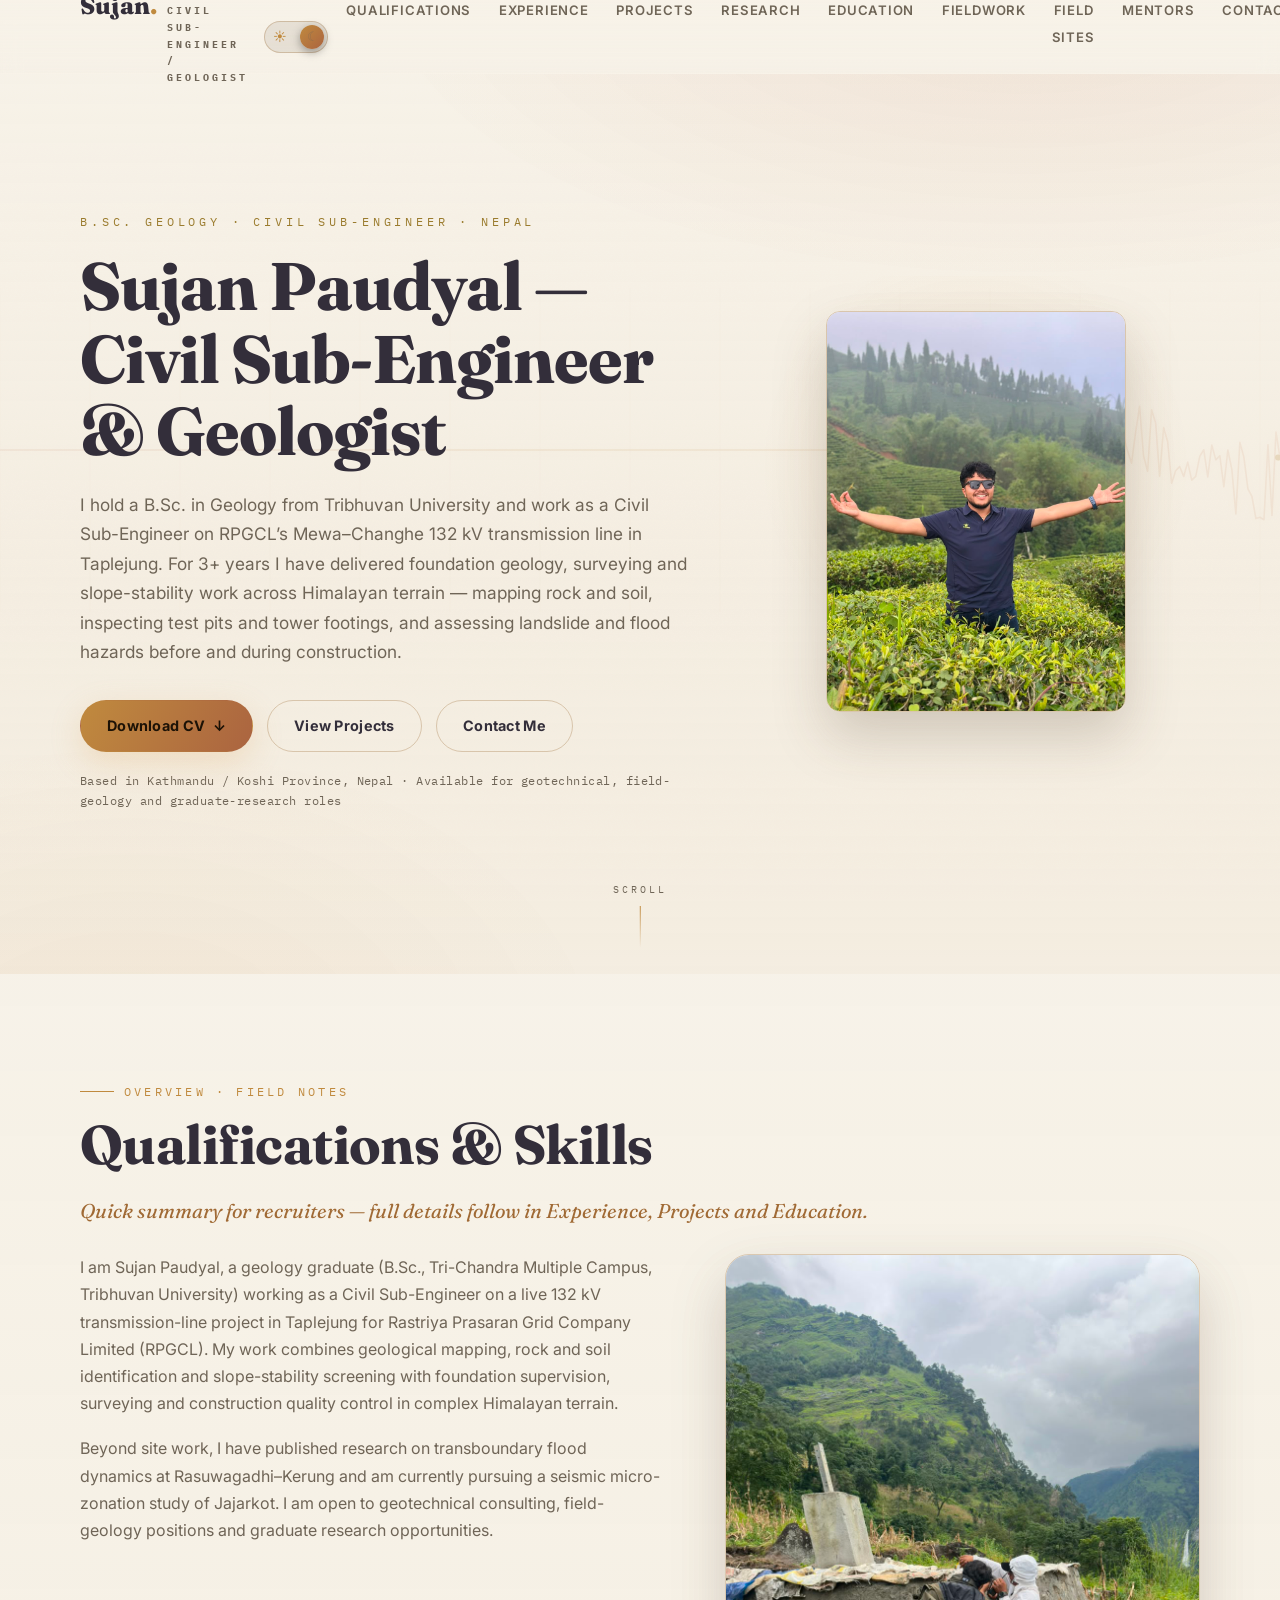
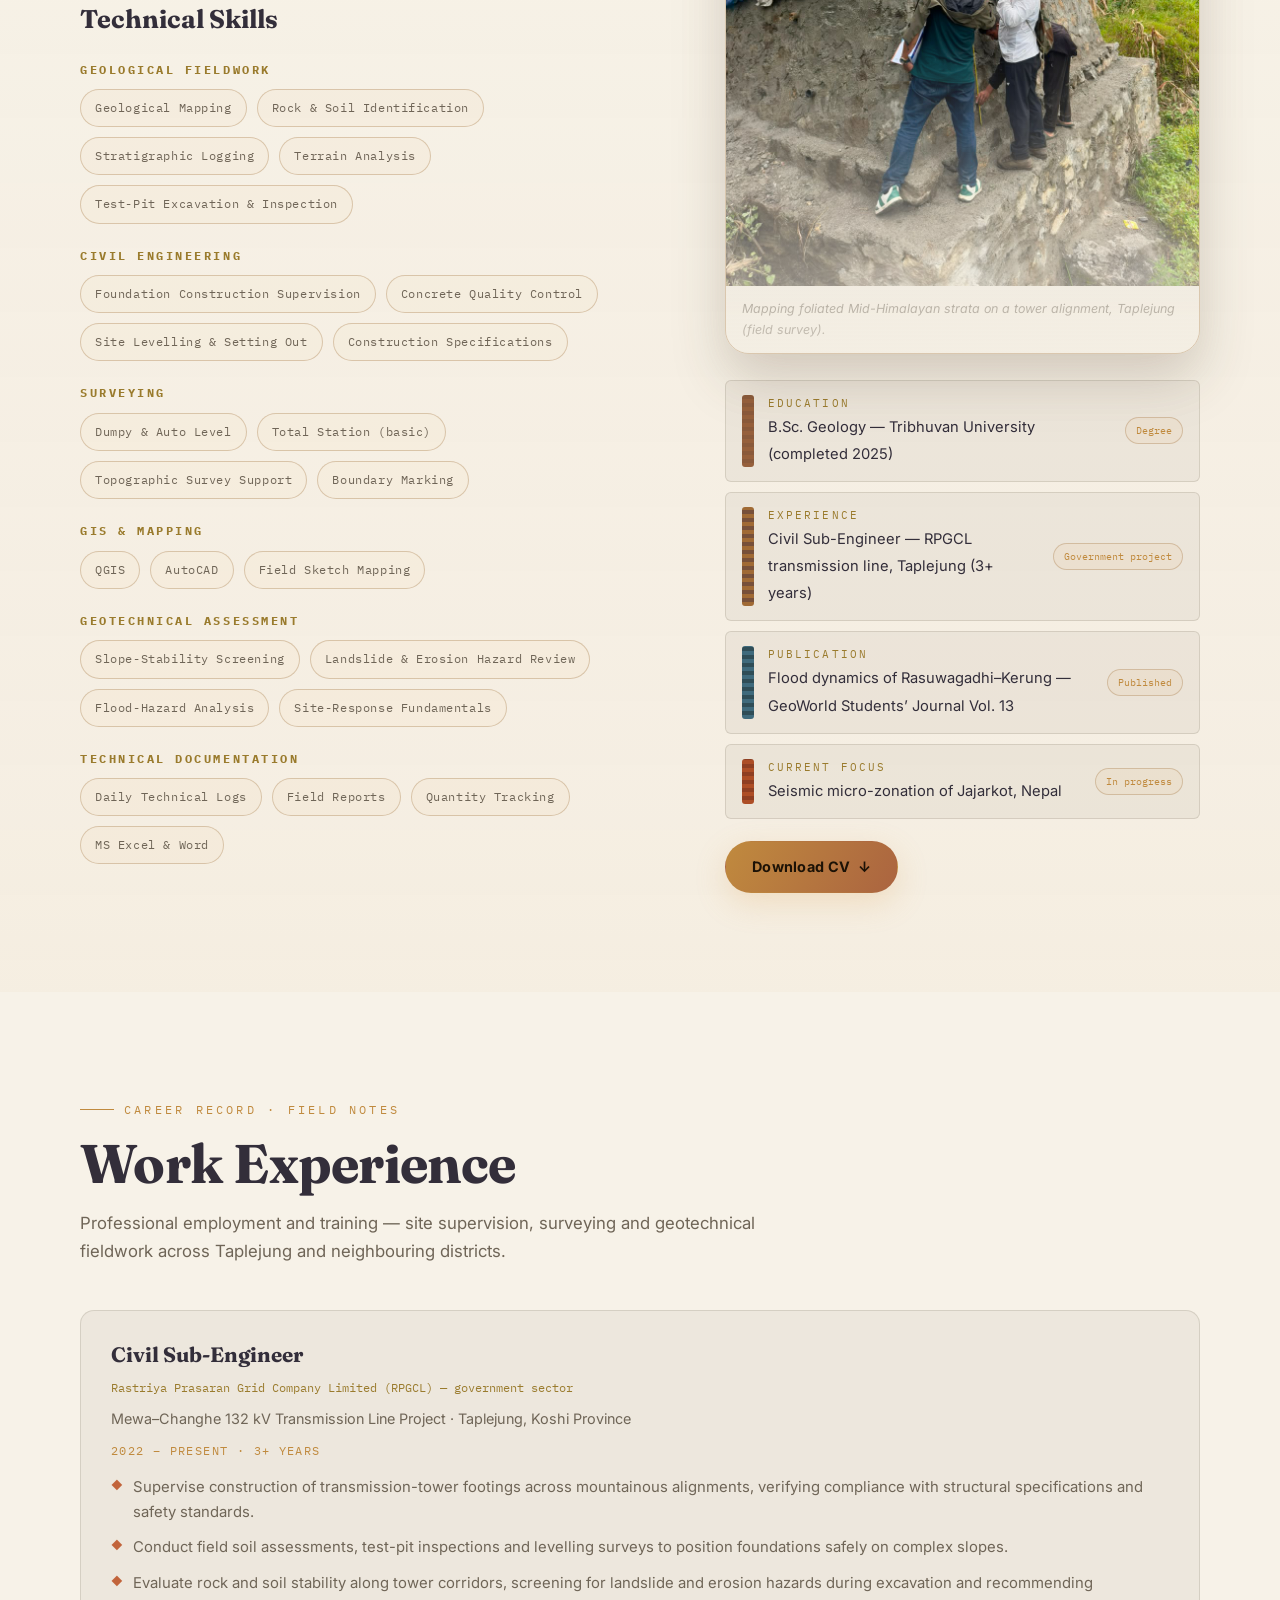
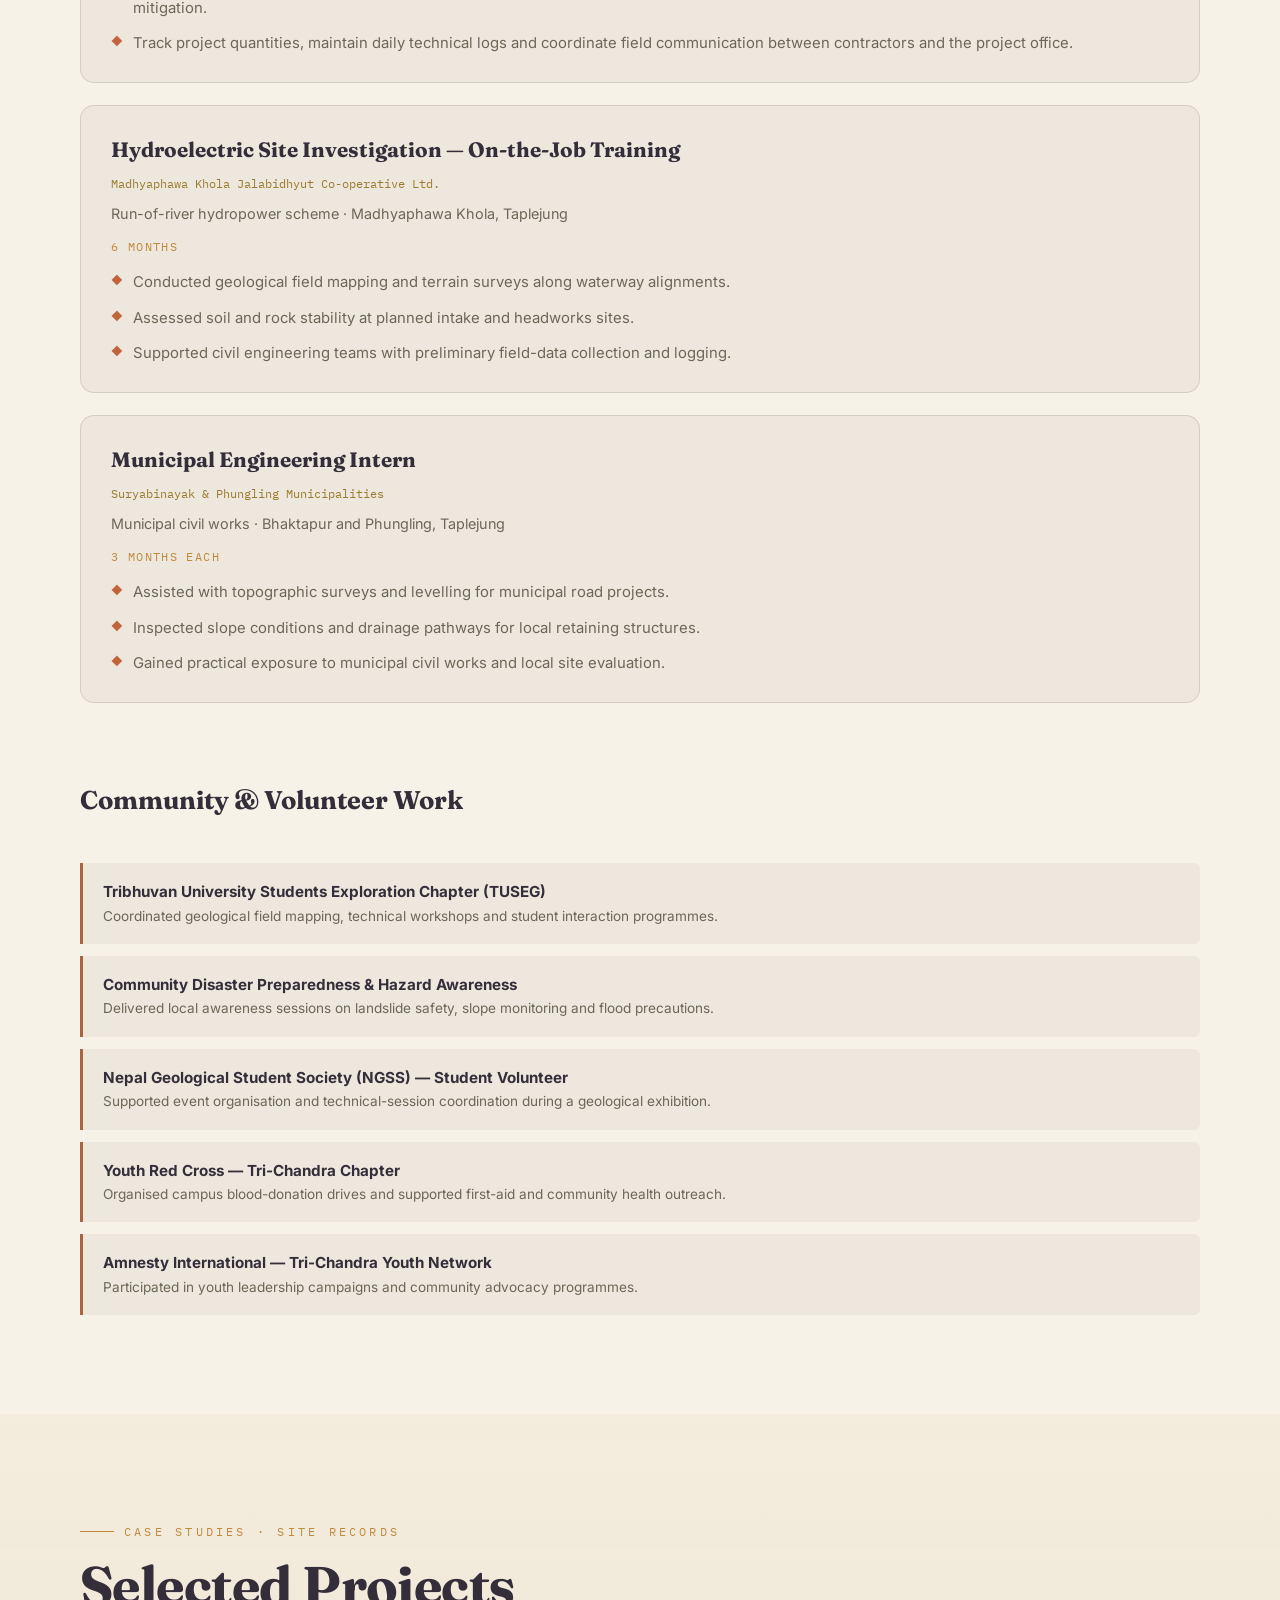
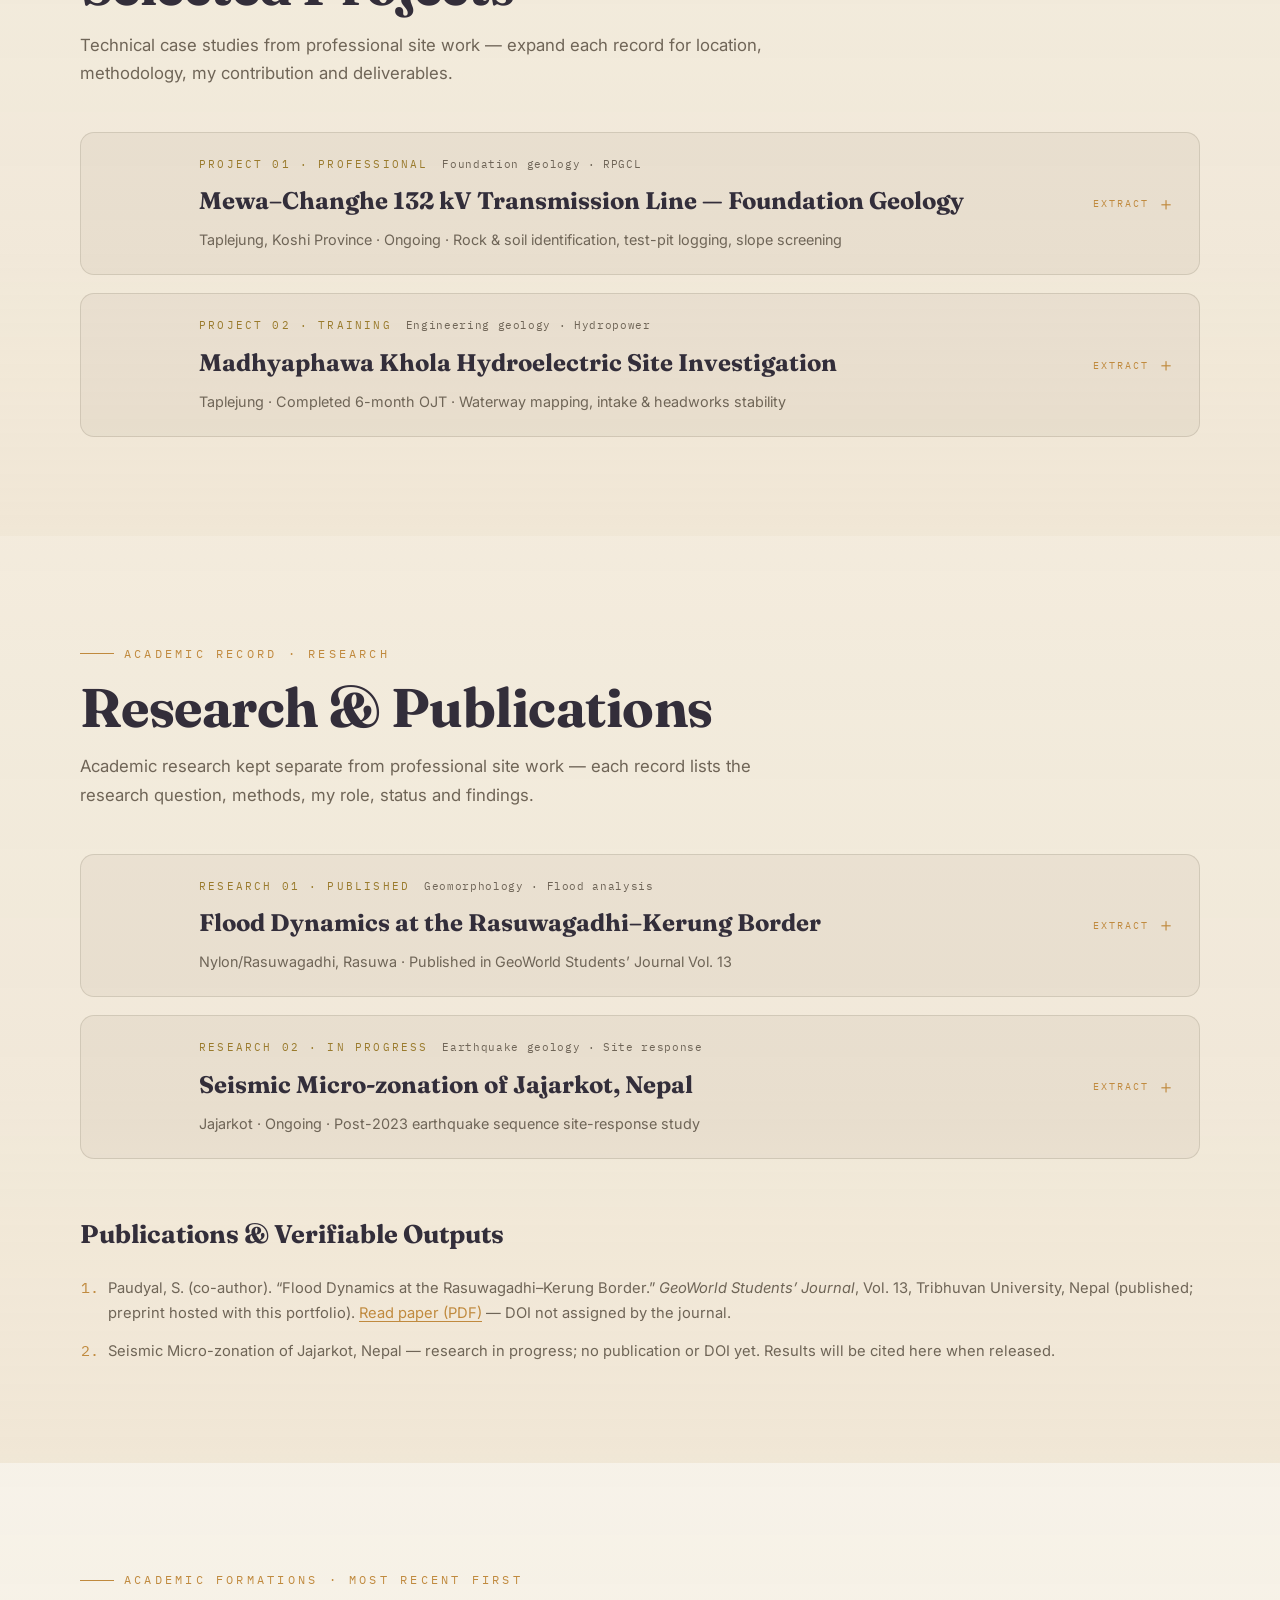
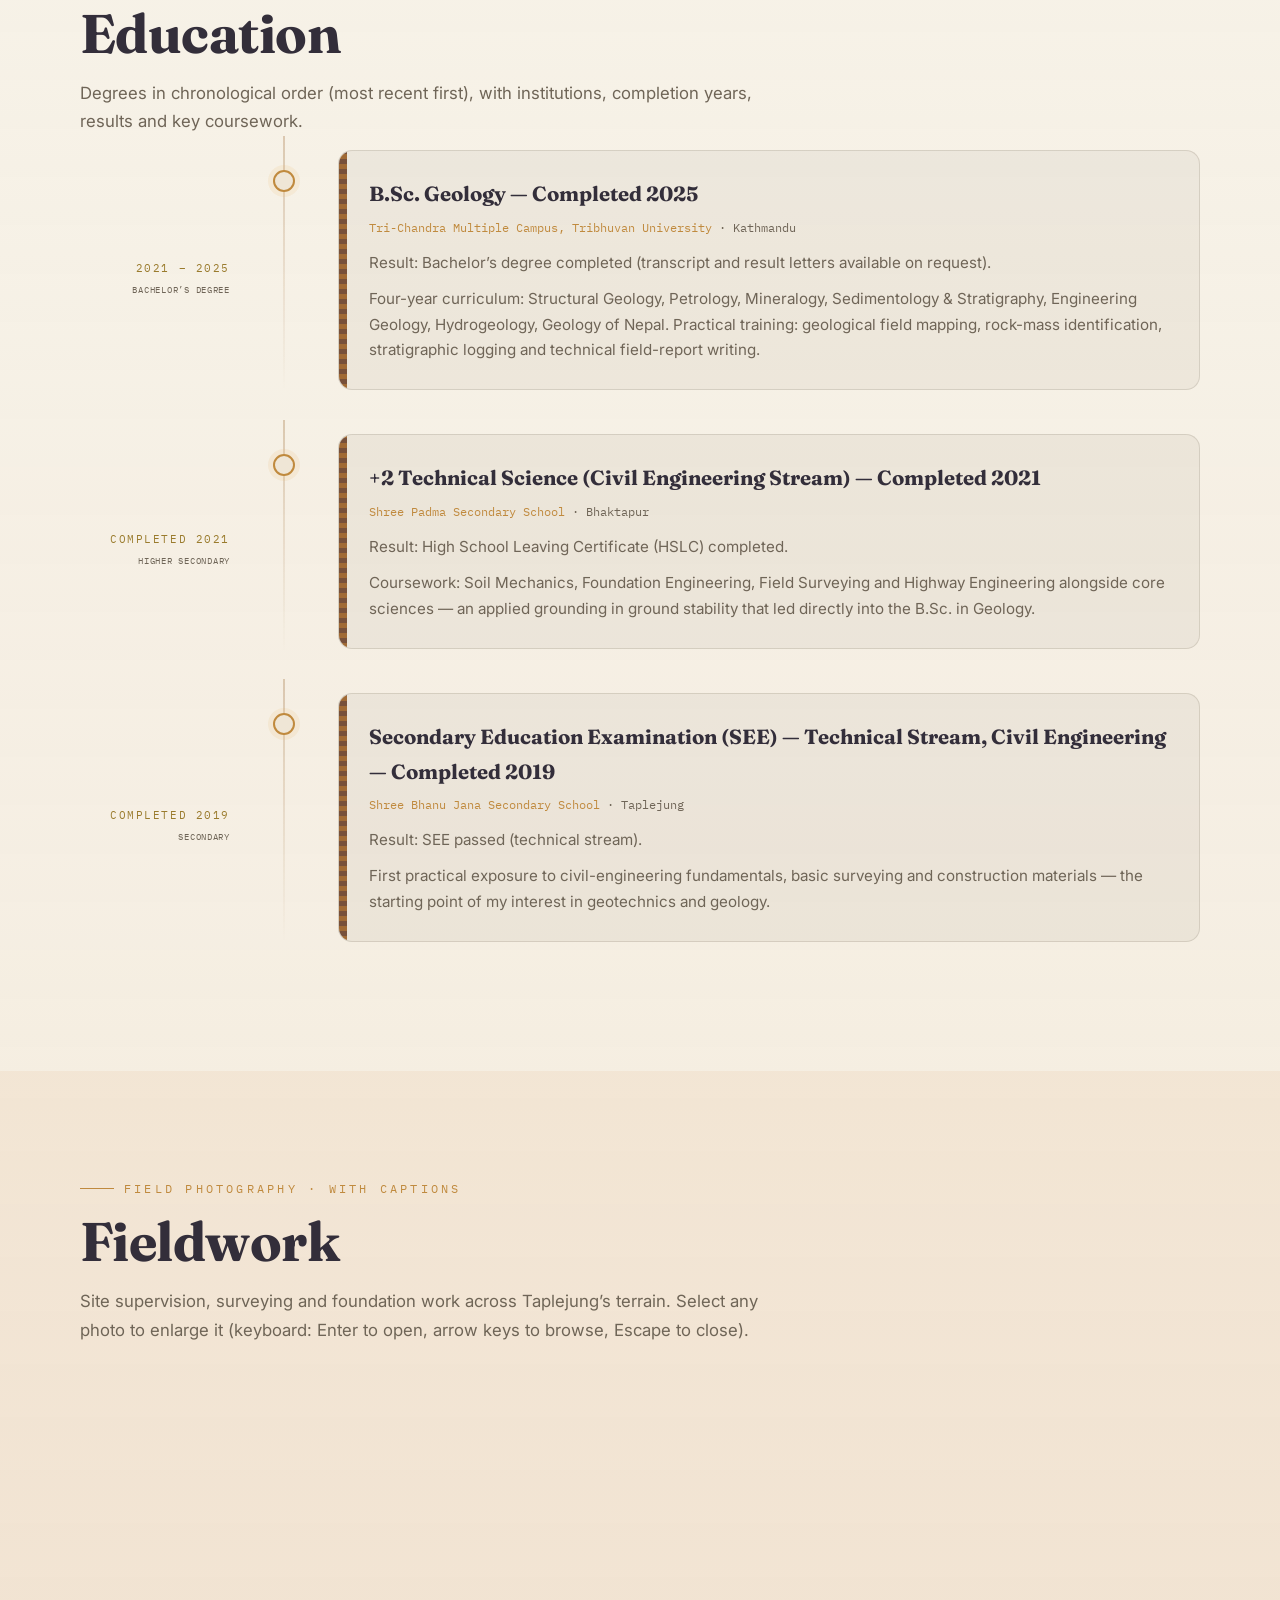
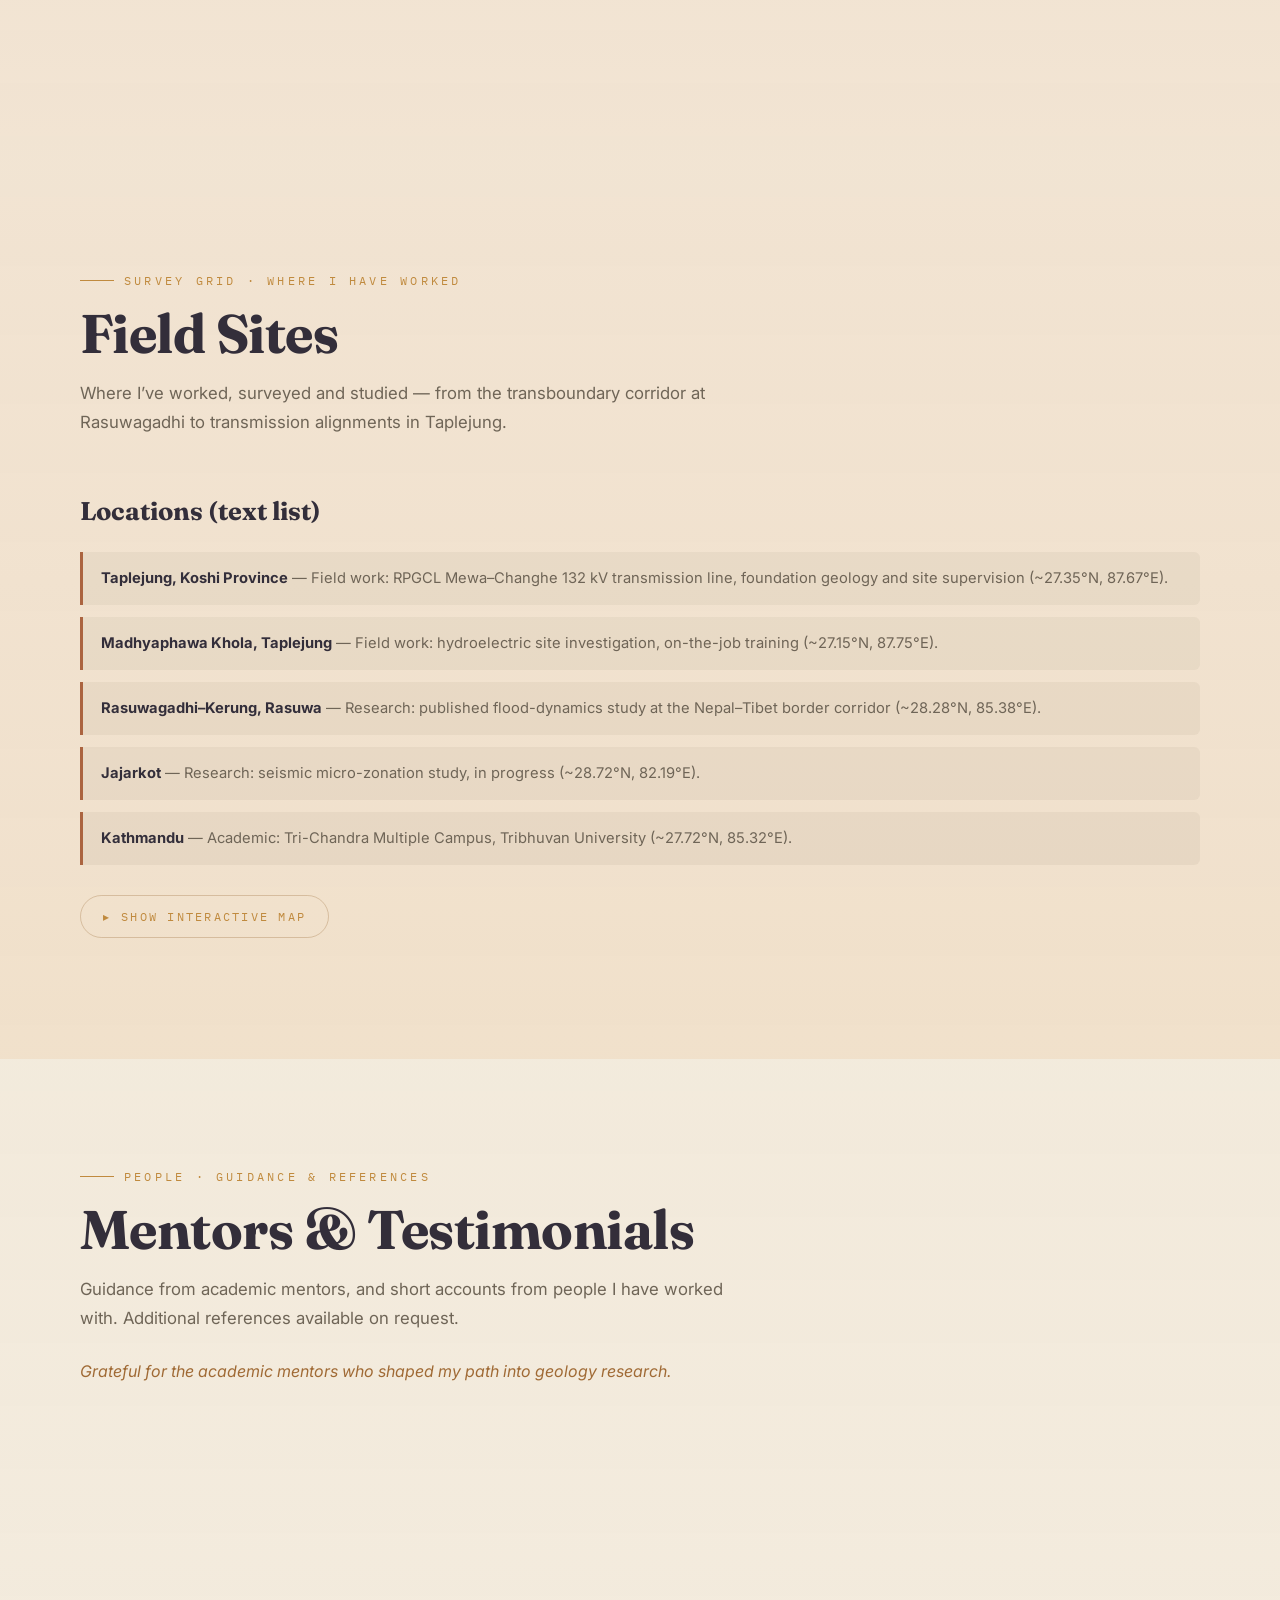
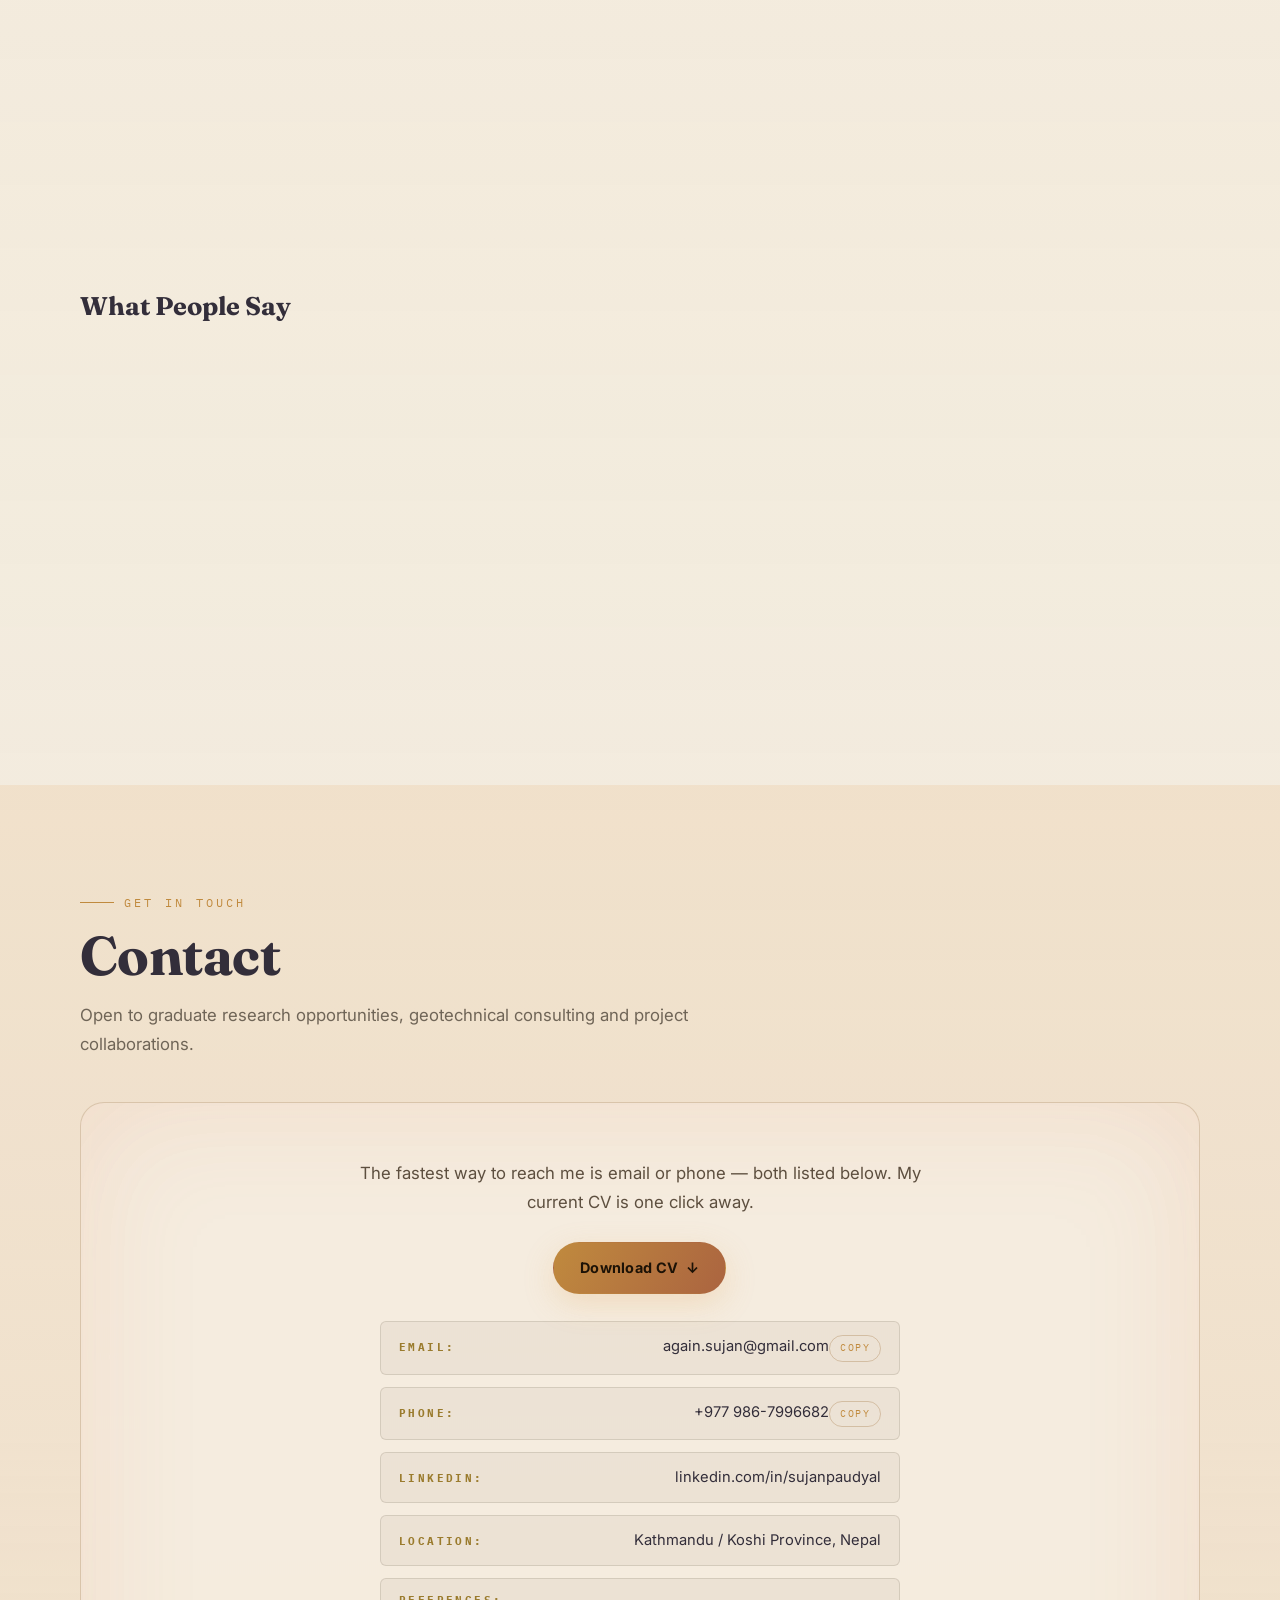
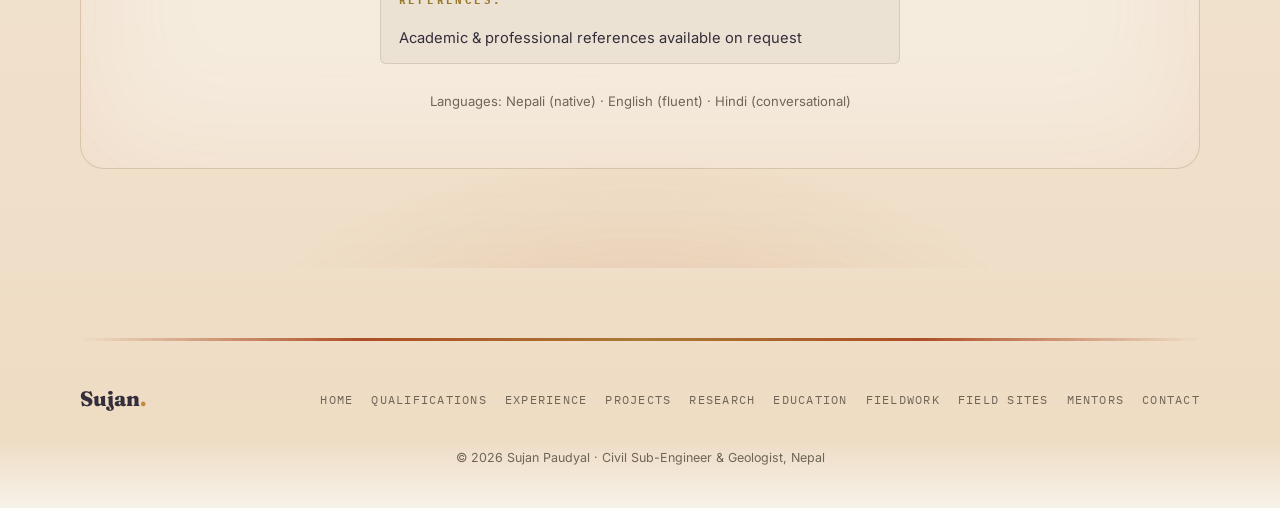
==== commit b641f5ca: "Remove duplicate qualifications link from primary navigation in index.html - Eliminated redundant `<" ====
--- a/index.html
+++ b/index.html
@@ -94,7 +94,6 @@
     </button>
     <nav class="primary-nav" id="primary-nav" aria-label="Primary">
       <ul>
-        <li><a href="#qualifications">Qualifications</a></li>
         <li><a href="#qualifications">Qualifications</a></li>
         <li><a href="#experience">Experience</a></li>
         <li><a href="#projects">Projects</a></li>
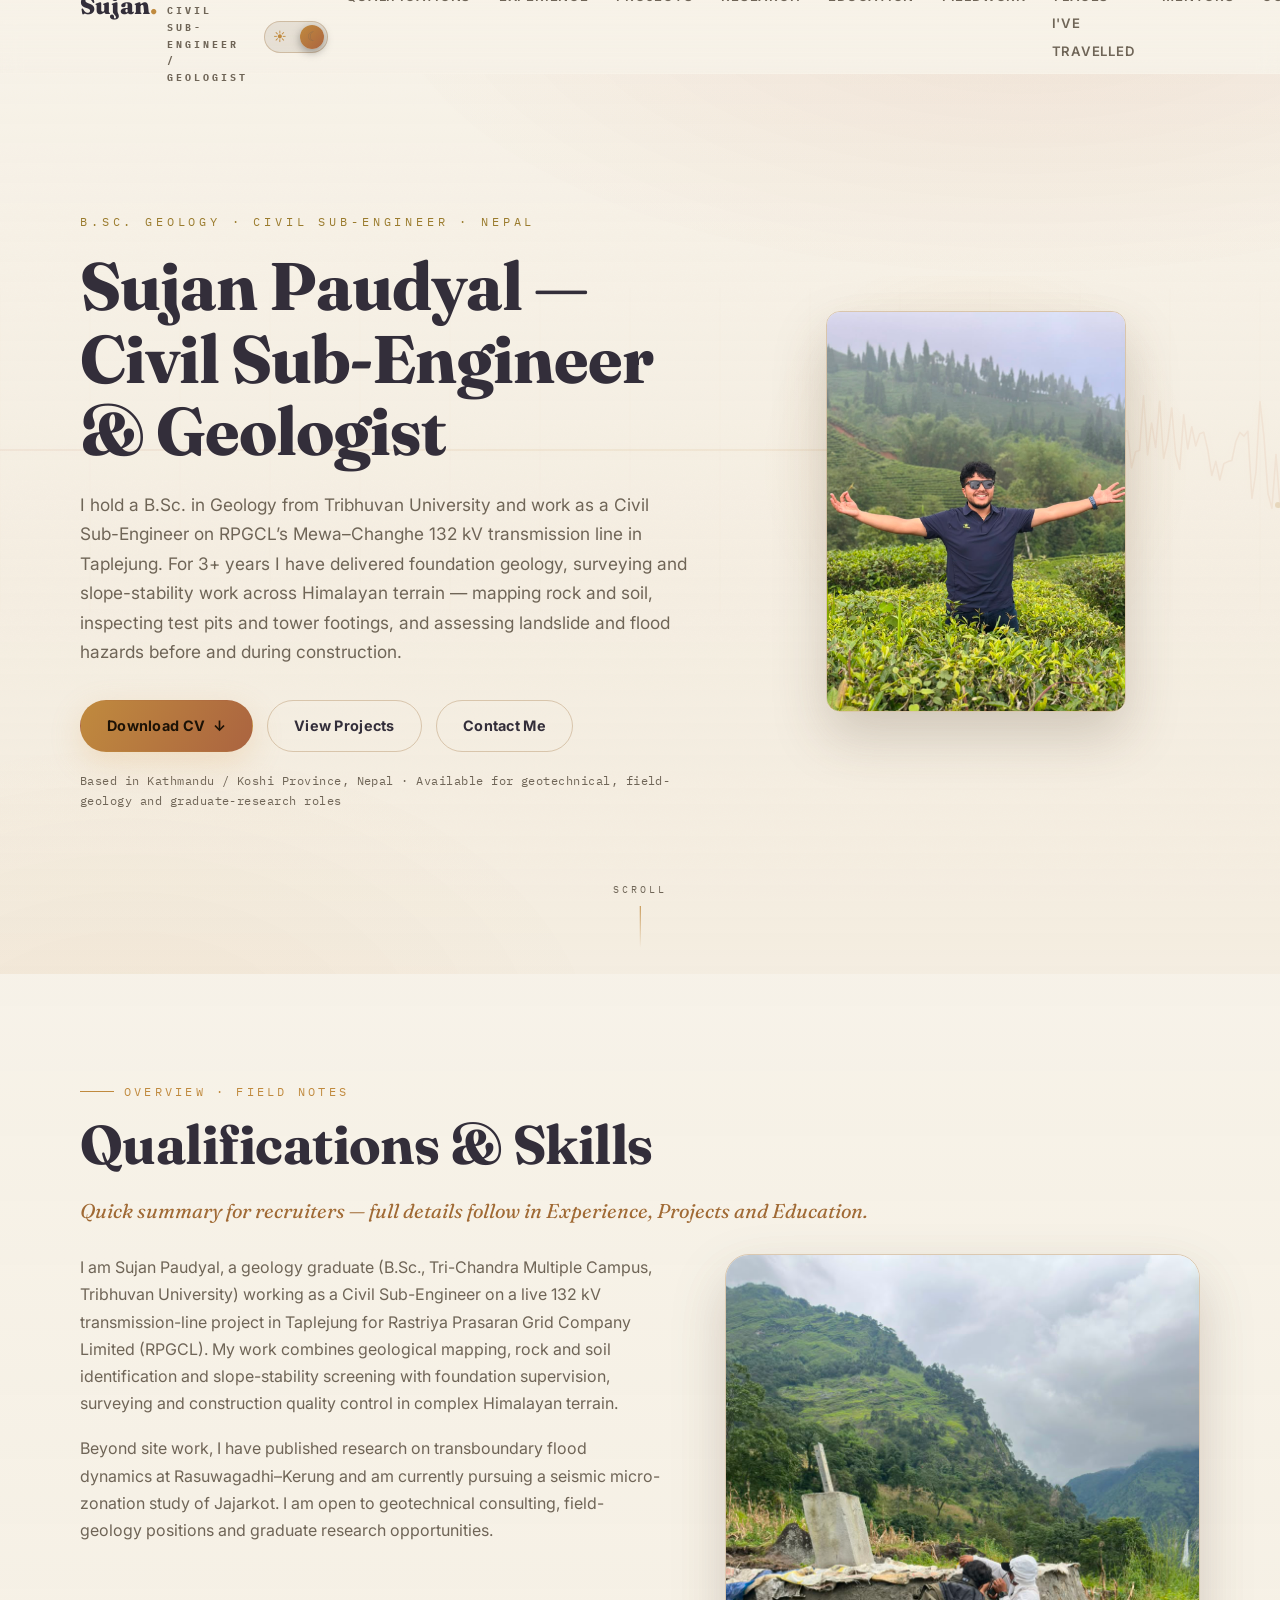
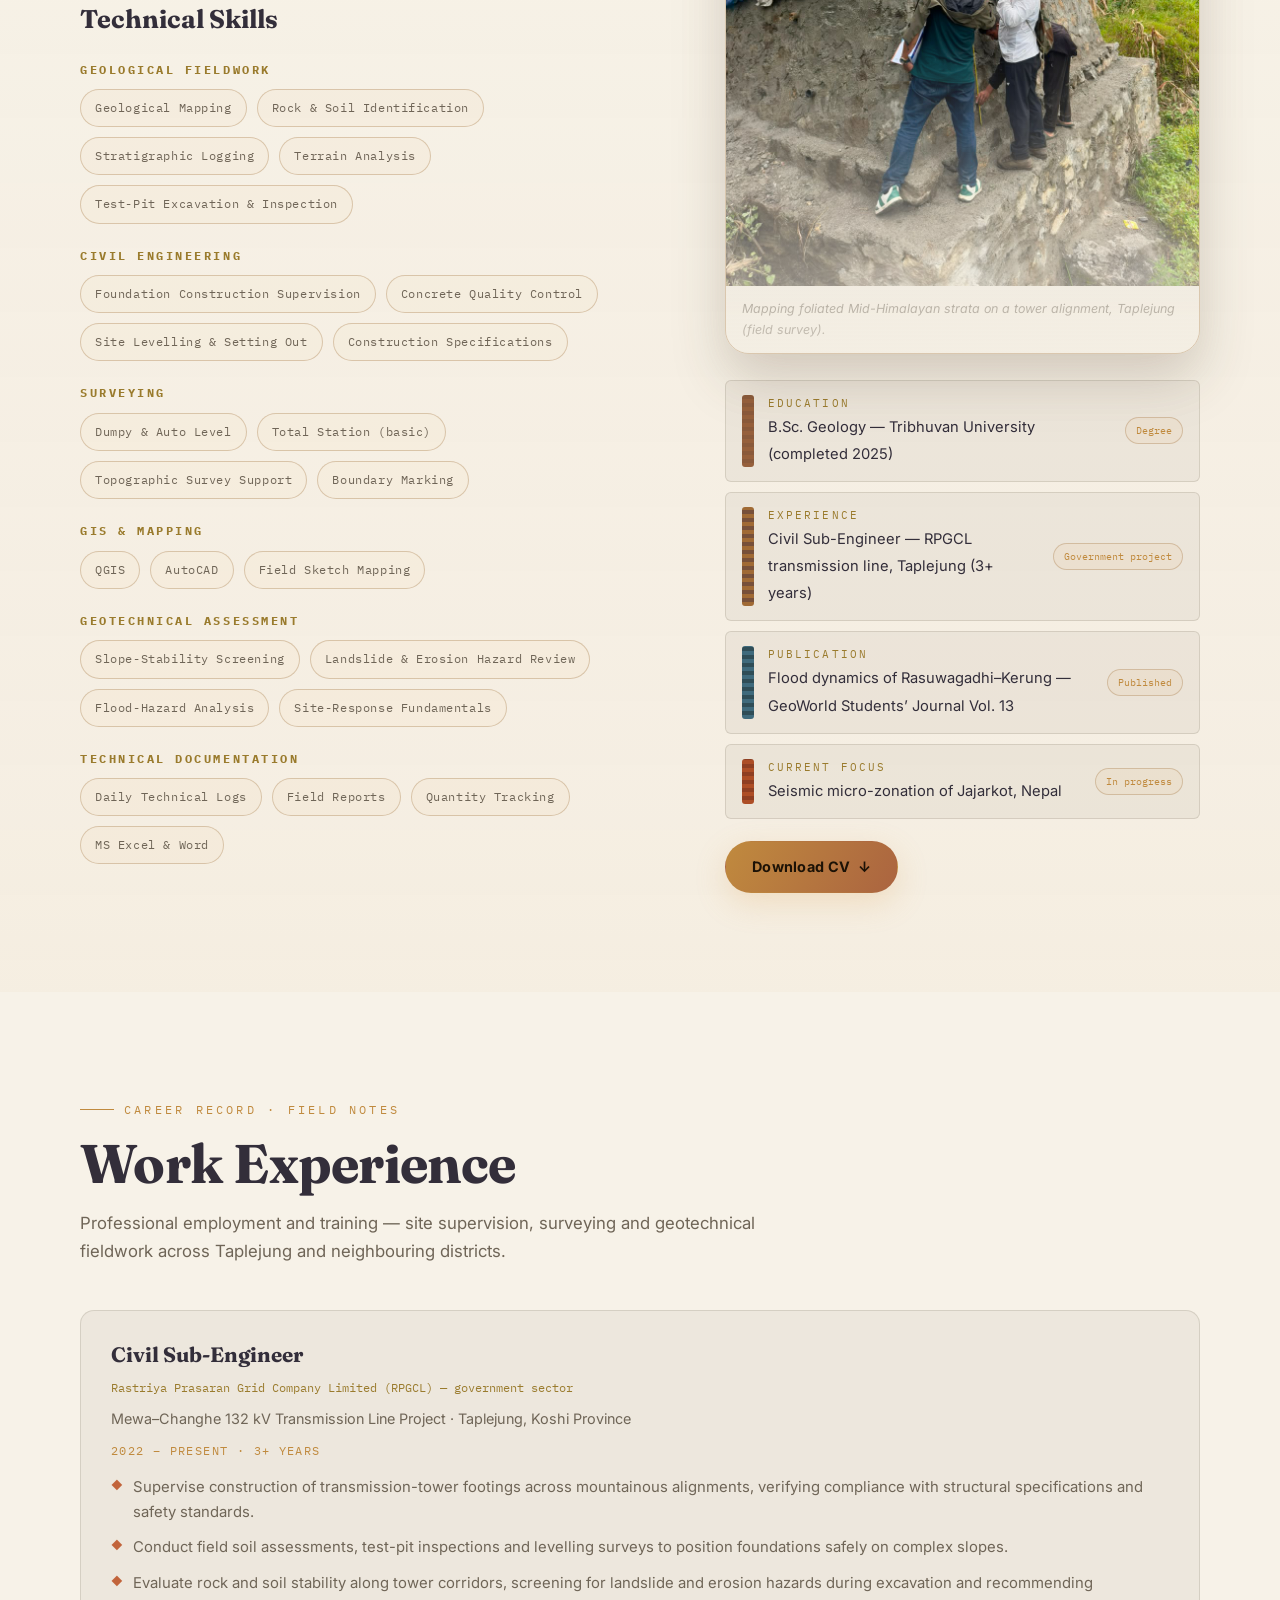
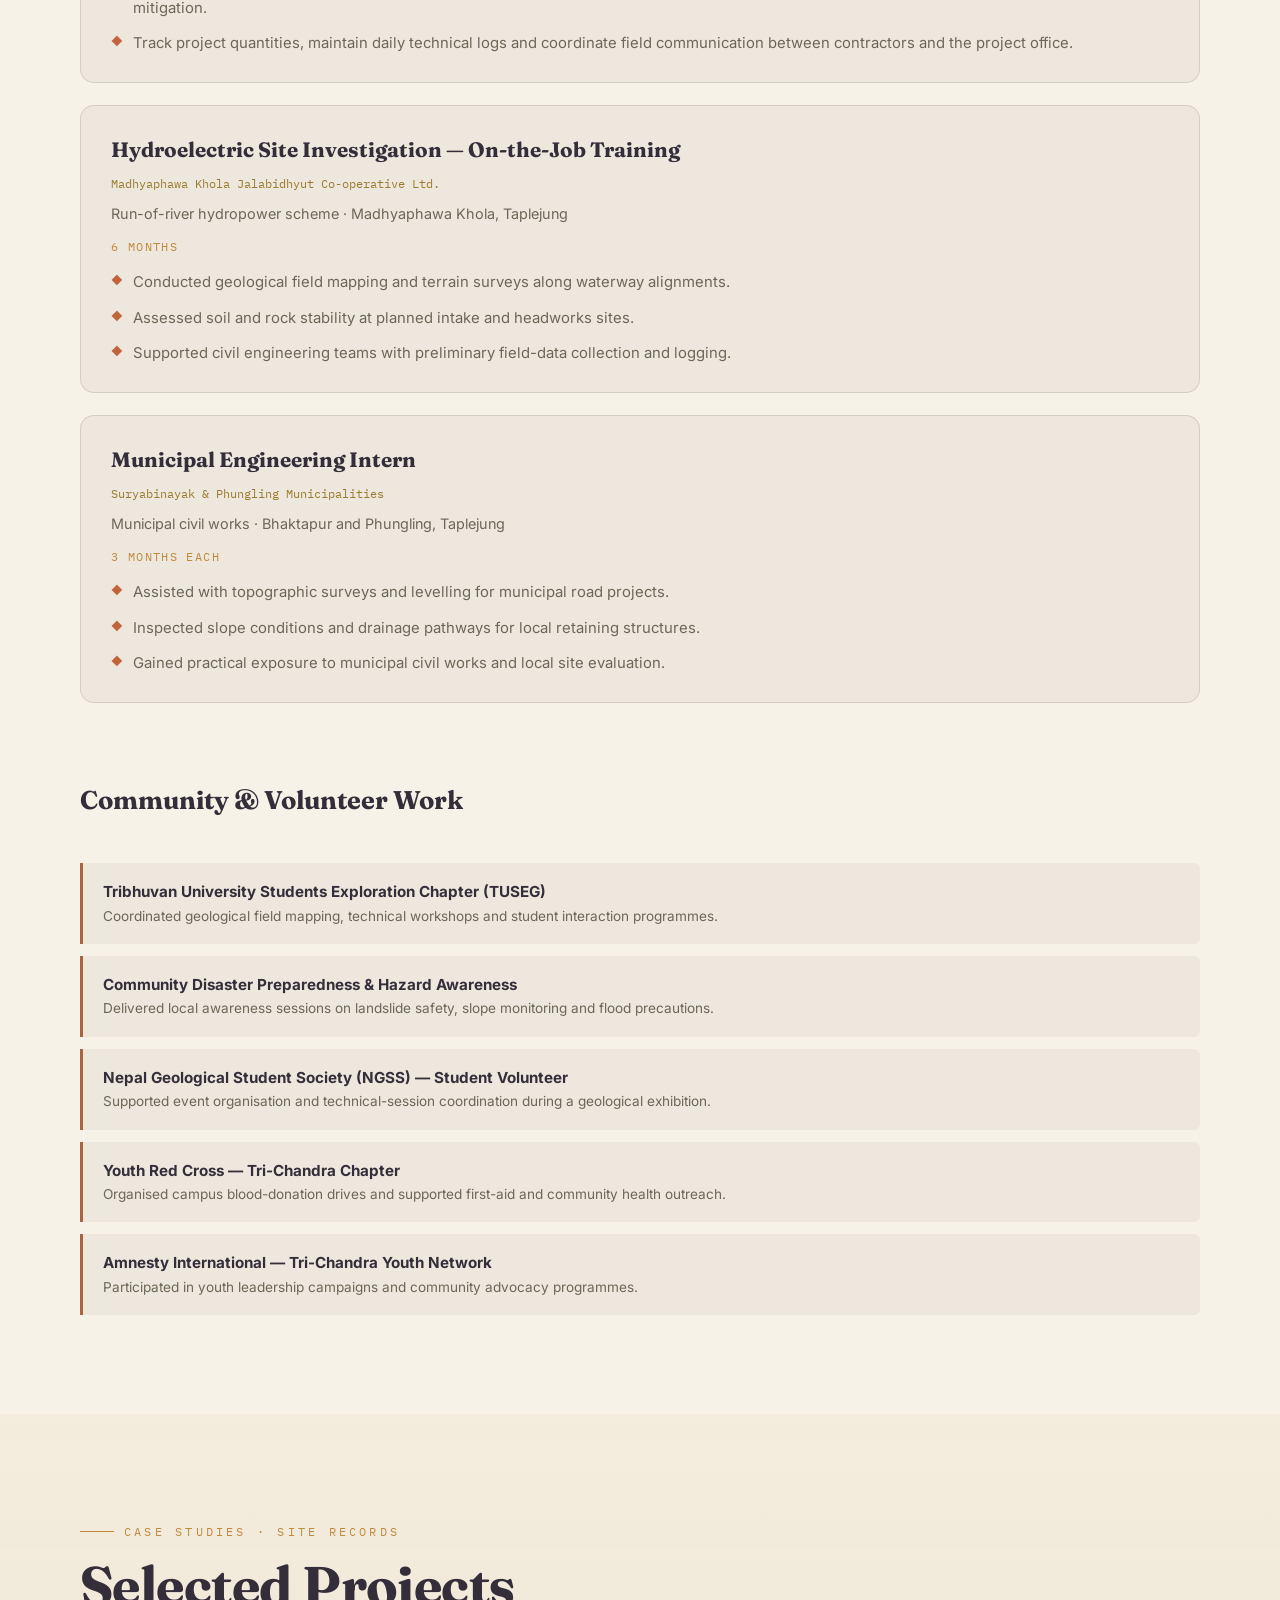
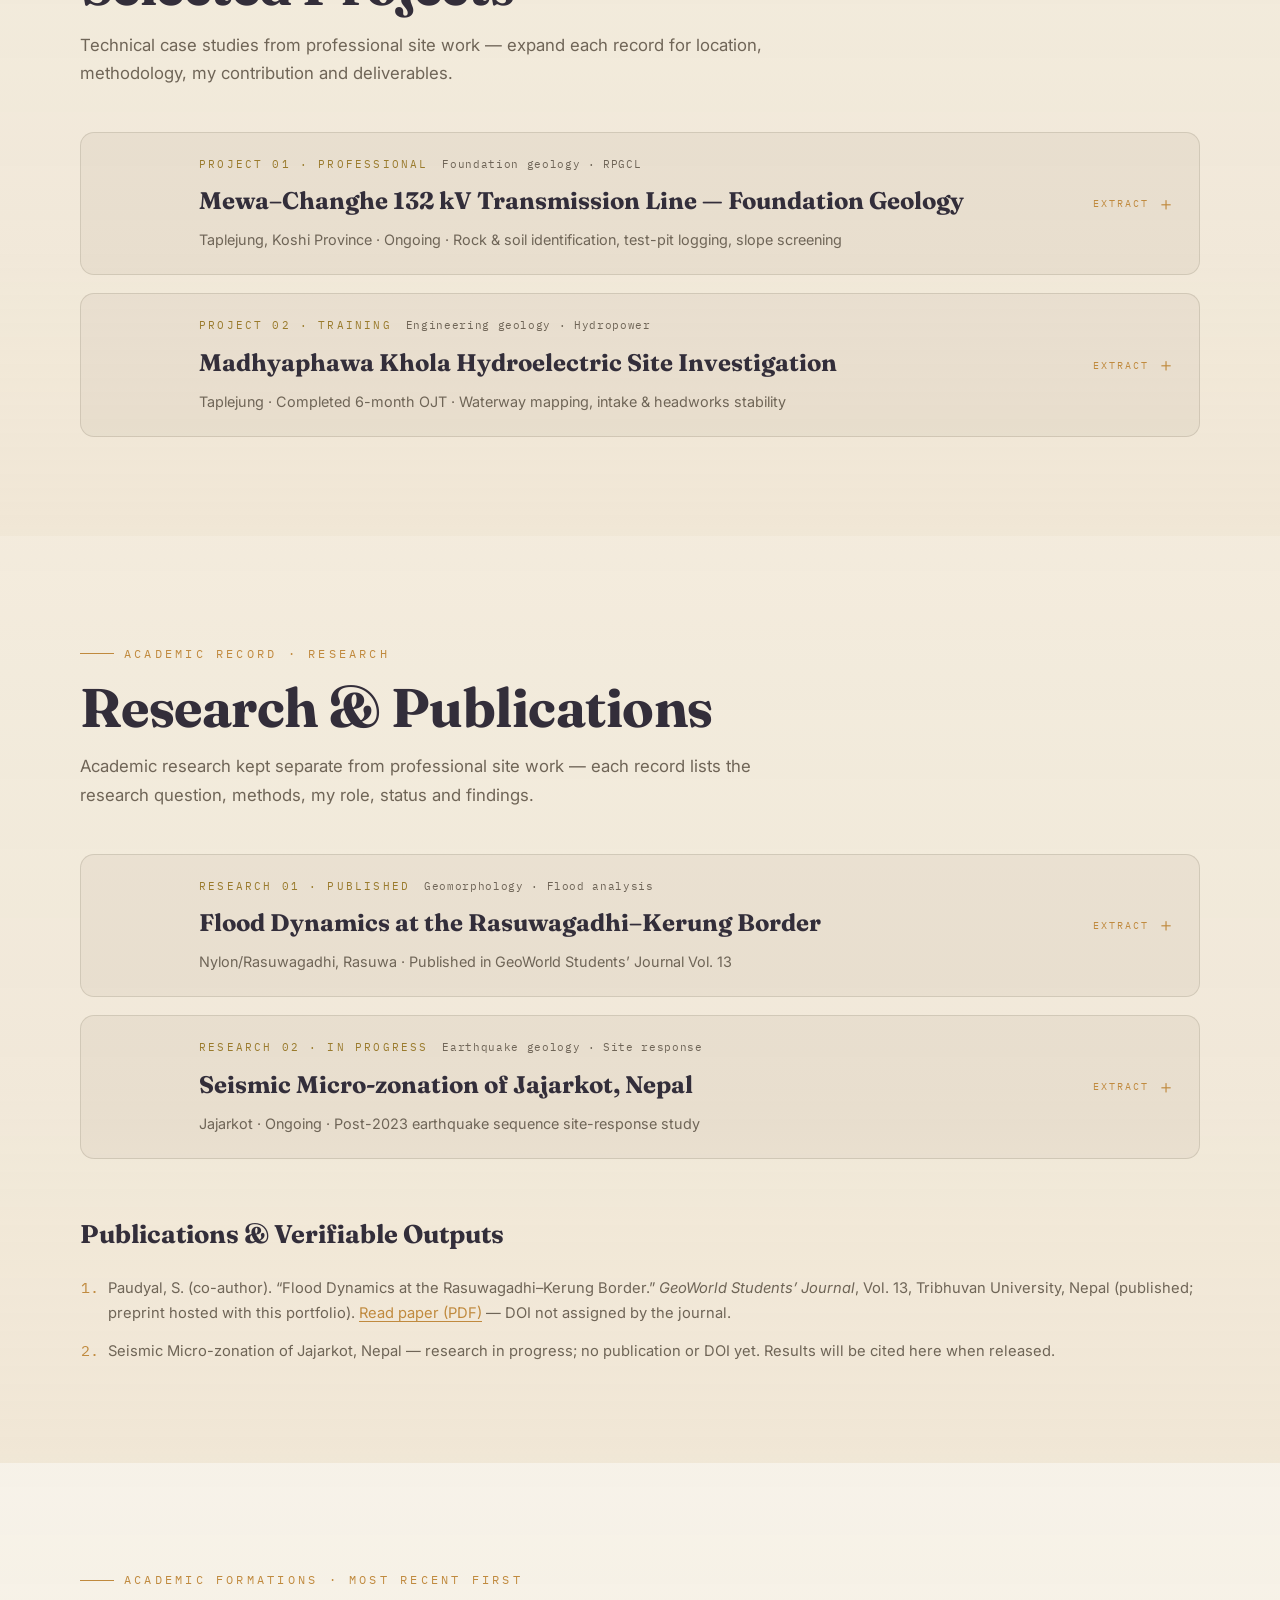
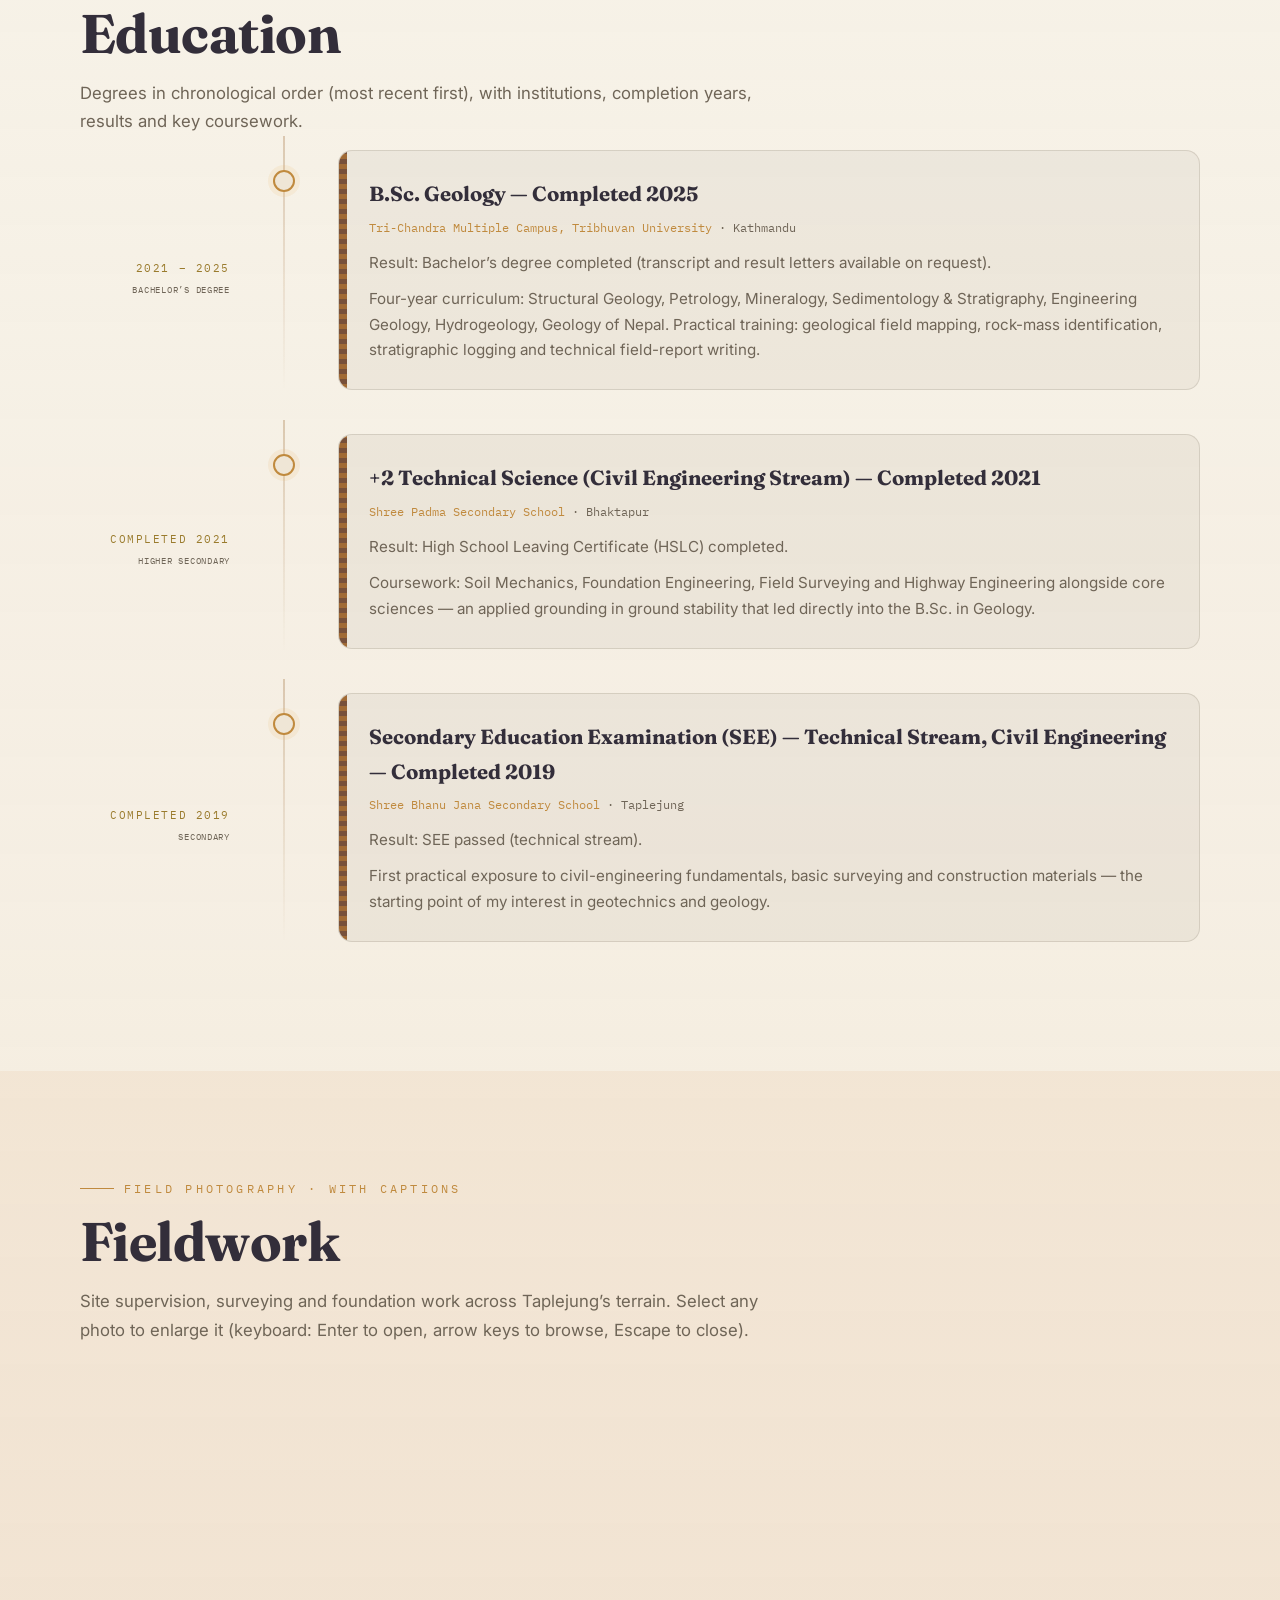
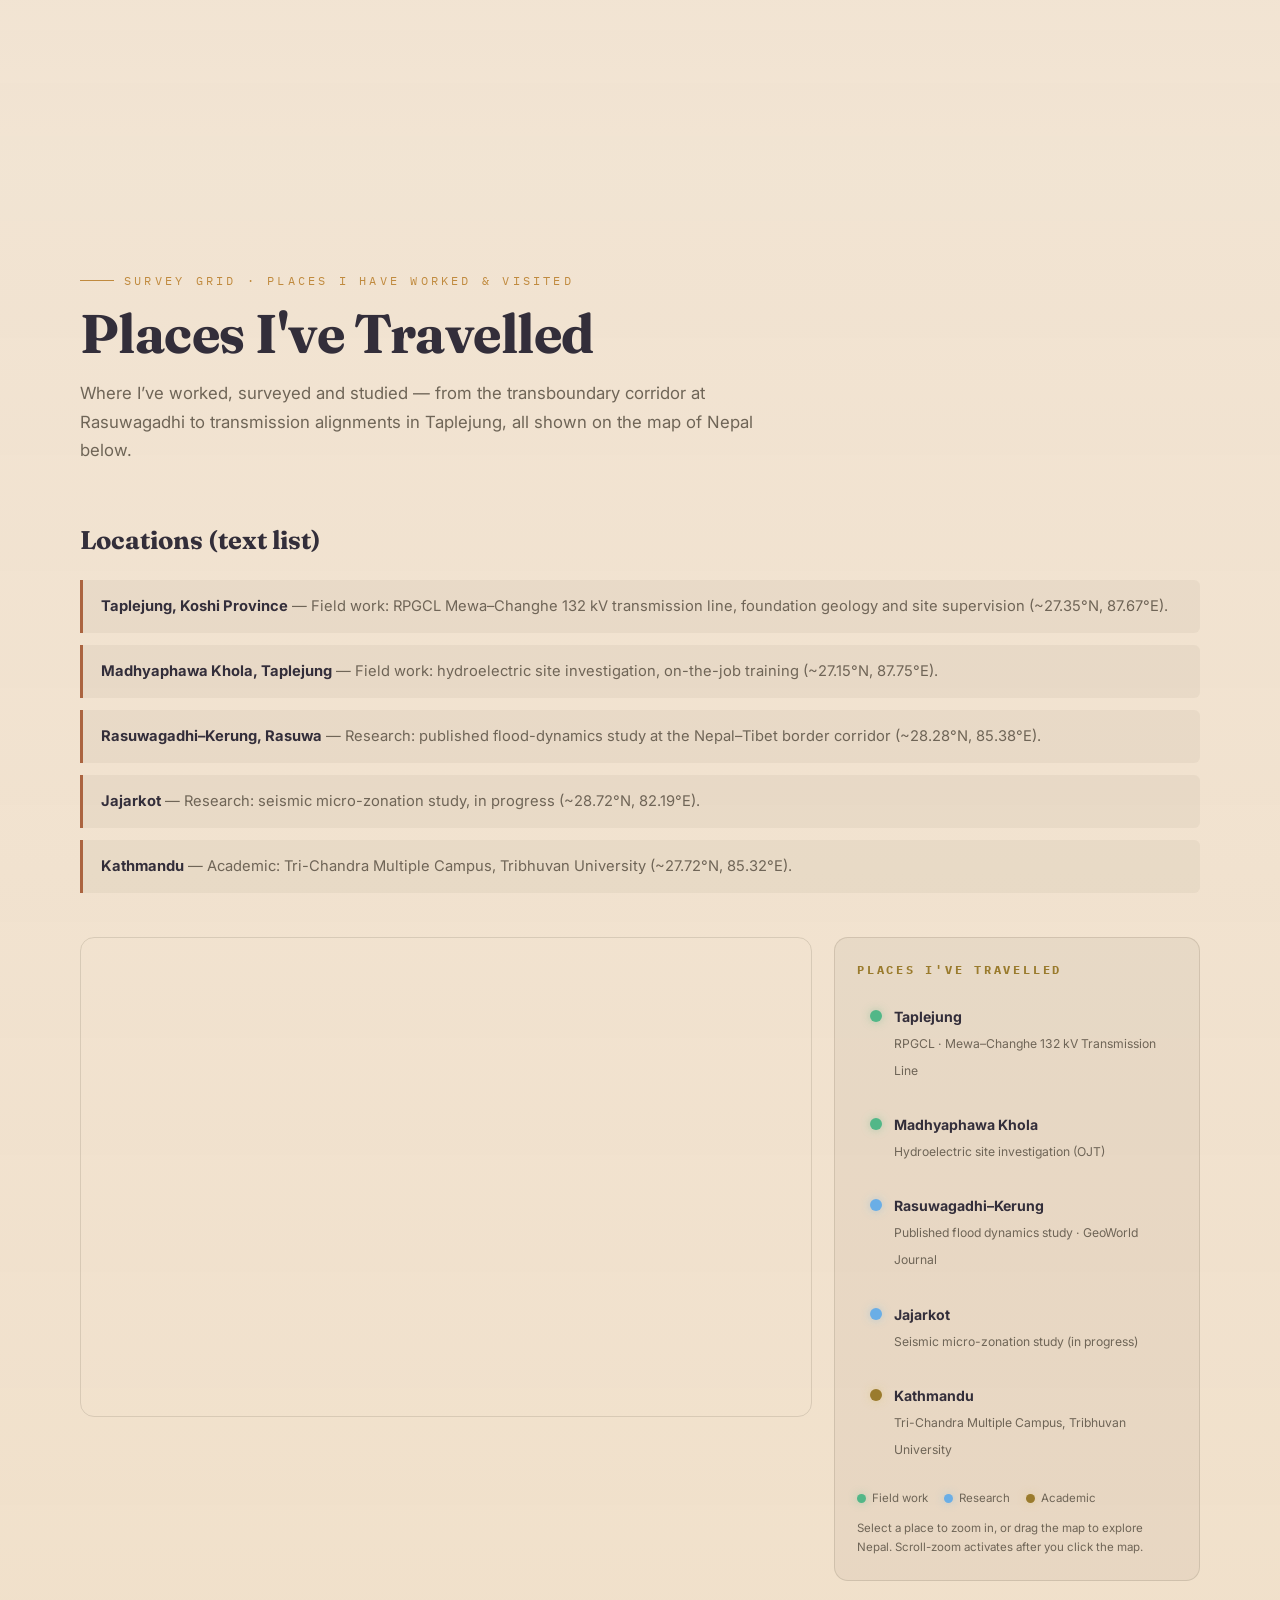
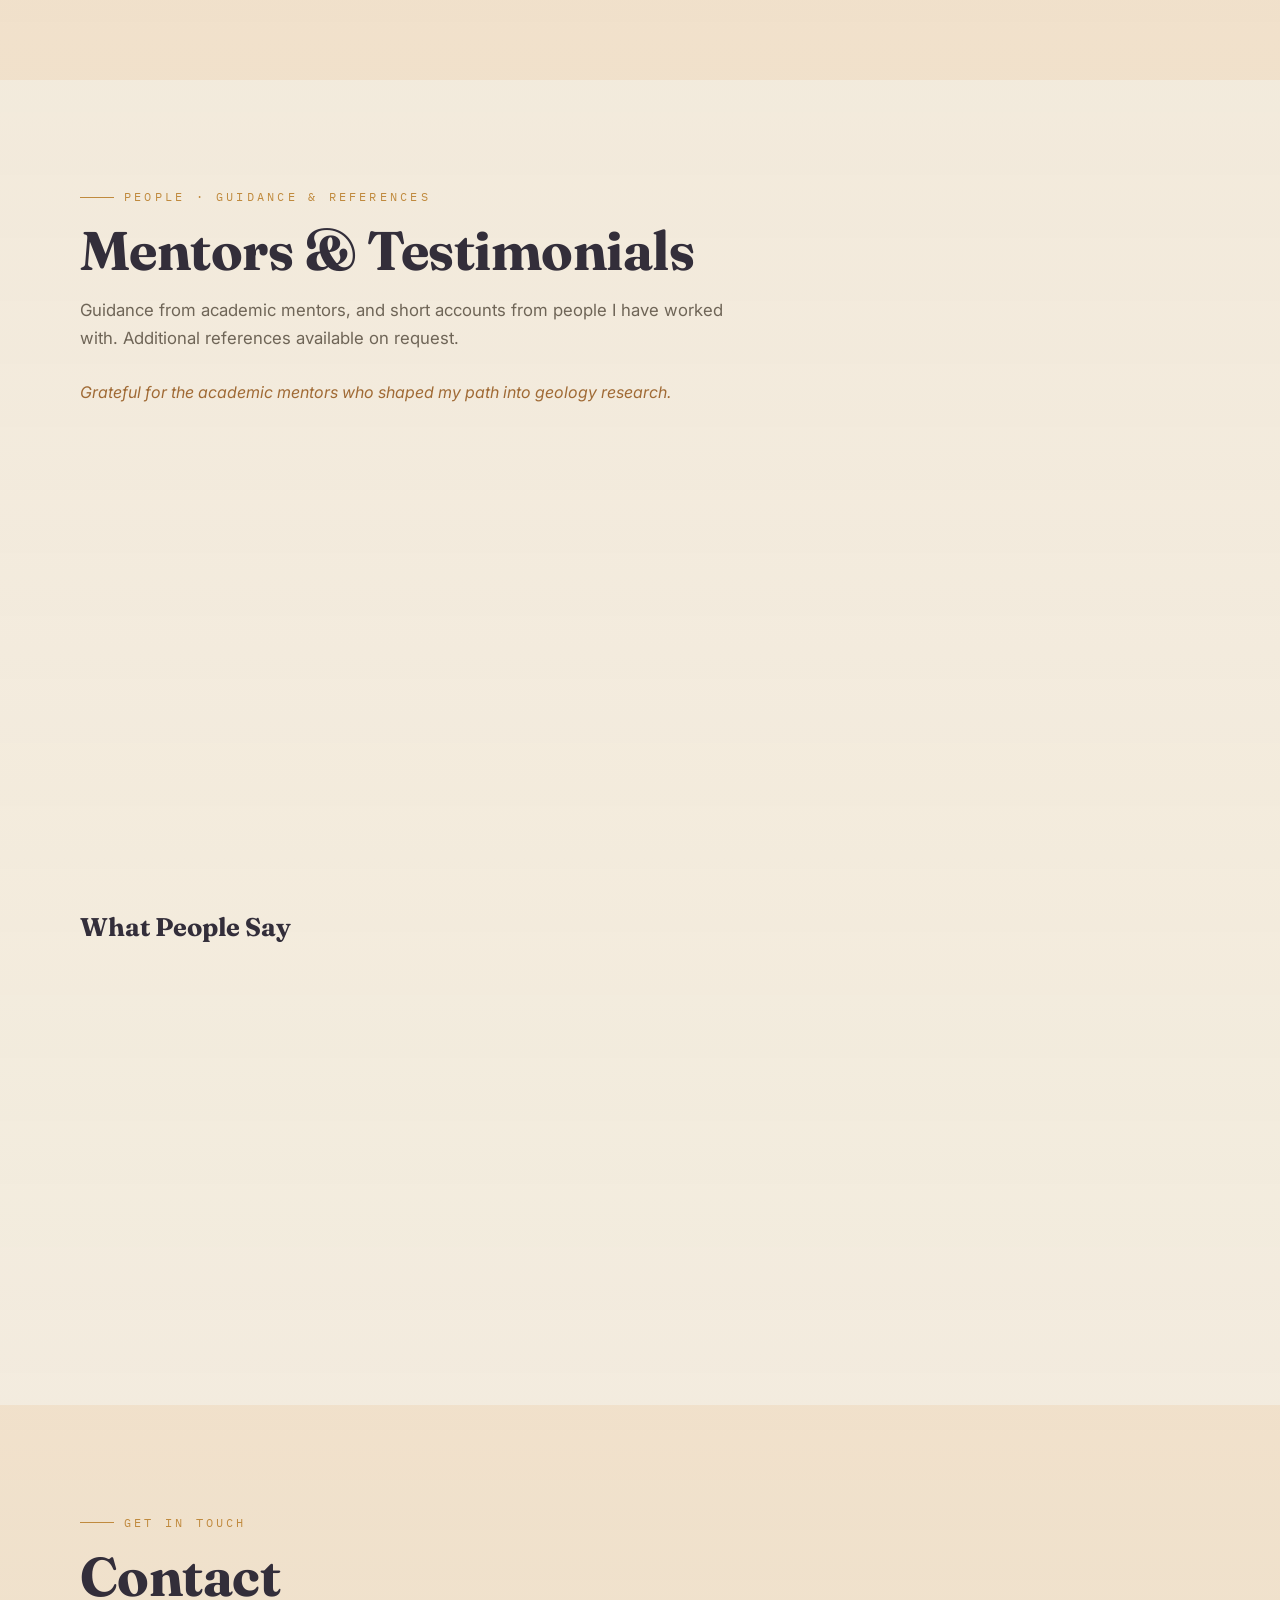
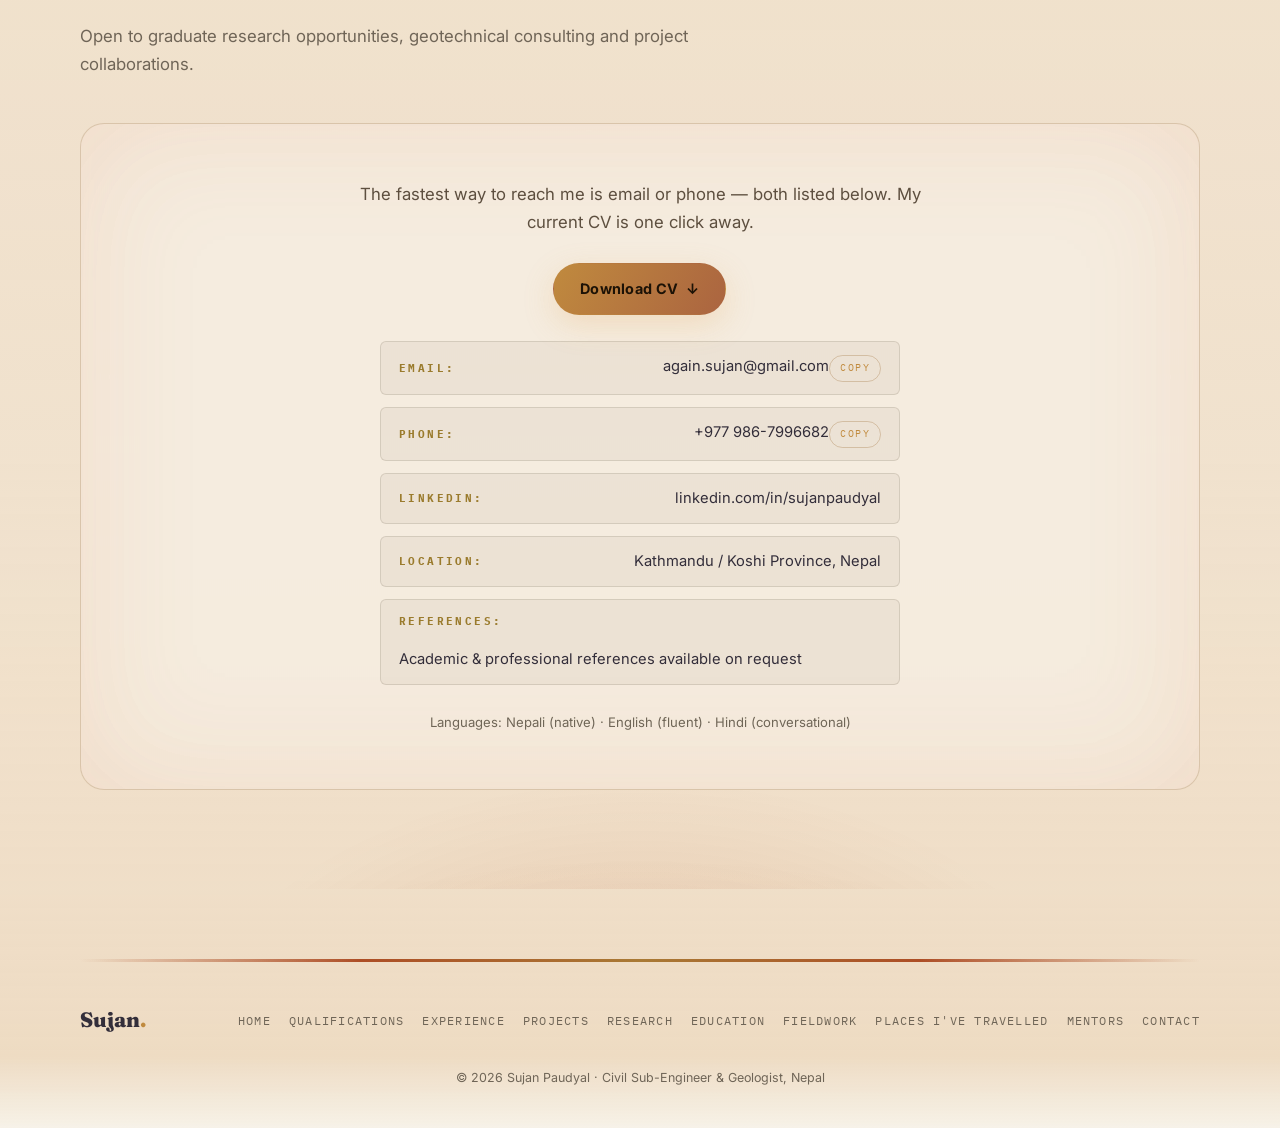
==== commit 8fcbdde6: "Rename Field Sites to Places I've Travelled and enable inline Nepal map - index.html: Updated sectio" ====
--- a/index.html
+++ b/index.html
@@ -100,7 +100,7 @@
         <li><a href="#research">Research</a></li>
         <li><a href="#education">Education</a></li>
         <li><a href="#gallery">Fieldwork</a></li>
-        <li><a href="#field-sites">Field Sites</a></li>
+        <li><a href="#field-sites">Places I've Travelled</a></li>
         <li><a href="#mentors">Mentors</a></li>
         <li><a href="#contact">Contact</a></li>
       </ul>
@@ -513,12 +513,12 @@
     </div>
   </section>
 
-  <!-- ===== FIELD SITES / MAP ===== -->
+  <!-- ===== PLACES I'VE TRAVELLED / MAP OF NEPAL ===== -->
   <section id="field-sites" class="field-map stratum" aria-labelledby="map-heading">
     <div class="wrap">
-      <p class="layer-tag">Survey Grid · Where I Have Worked</p>
-      <h2 id="map-heading" class="section-title fault-split">Field Sites</h2>
-      <p class="section-sub">Where I’ve worked, surveyed and studied — from the transboundary corridor at Rasuwagadhi to transmission alignments in Taplejung.</p>
+      <p class="layer-tag">Survey Grid · Places I Have Worked &amp; Visited</p>
+      <h2 id="map-heading" class="section-title fault-split">Places I've Travelled</h2>
+      <p class="section-sub">Where I’ve worked, surveyed and studied — from the transboundary corridor at Rasuwagadhi to transmission alignments in Taplejung, all shown on the map of Nepal below.</p>
 
       <h3 class="subsection-title">Locations (text list)</h3>
       <ul class="site-list">
@@ -529,23 +529,20 @@
         <li><strong>Kathmandu</strong> — Academic: Tri-Chandra Multiple Campus, Tribhuvan University (~27.72°N, 85.32°E).</li>
       </ul>
 
-      <details class="map-details">
-        <summary>Show interactive map</summary>
-        <div class="map-shell">
-          <div id="travelMap" class="map-canvas" role="application" tabindex="0"
-            aria-label="Interactive map of Nepal showing five fieldwork, research and academic locations. The same locations are listed as text above; use the legend buttons to navigate to specific sites."></div>
-          <aside class="map-legend" aria-label="Field site legend">
-            <h3 class="map-legend-title">Field Sites</h3>
-            <ul class="map-legend-list" id="map-legend-list"></ul>
-            <ul class="map-key" aria-label="Map symbol key">
-              <li><span class="legend-dot legend-dot--work" aria-hidden="true"></span> Field work</li>
-              <li><span class="legend-dot legend-dot--research" aria-hidden="true"></span> Research</li>
-              <li><span class="legend-dot legend-dot--study" aria-hidden="true"></span> Academic</li>
-            </ul>
-            <p class="map-legend-note">Select a site to zoom in, or drag the map to explore. Scroll-zoom activates after you click the map.</p>
-          </aside>
-        </div>
-      </details>
+      <div class="map-shell">
+        <div id="travelMap" class="map-canvas" role="application" tabindex="0"
+          aria-label="Interactive map of Nepal showing five travelled places for fieldwork, research and academic locations. The same locations are listed as text above; use the legend buttons to navigate to specific sites."></div>
+        <aside class="map-legend" aria-label="Places legend">
+          <h3 class="map-legend-title">Places I've Travelled</h3>
+          <ul class="map-legend-list" id="map-legend-list"></ul>
+          <ul class="map-key" aria-label="Map symbol key">
+            <li><span class="legend-dot legend-dot--work" aria-hidden="true"></span> Field work</li>
+            <li><span class="legend-dot legend-dot--research" aria-hidden="true"></span> Research</li>
+            <li><span class="legend-dot legend-dot--study" aria-hidden="true"></span> Academic</li>
+          </ul>
+          <p class="map-legend-note">Select a place to zoom in, or drag the map to explore Nepal. Scroll-zoom activates after you click the map.</p>
+        </aside>
+      </div>
     </div>
   </section>
 
@@ -599,7 +596,7 @@
         <li><a href="#research">Research</a></li>
         <li><a href="#education">Education</a></li>
         <li><a href="#gallery">Fieldwork</a></li>
-        <li><a href="#field-sites">Field Sites</a></li>
+        <li><a href="#field-sites">Places I've Travelled</a></li>
         <li><a href="#mentors">Mentors</a></li>
         <li><a href="#contact">Contact</a></li>
       </ul>
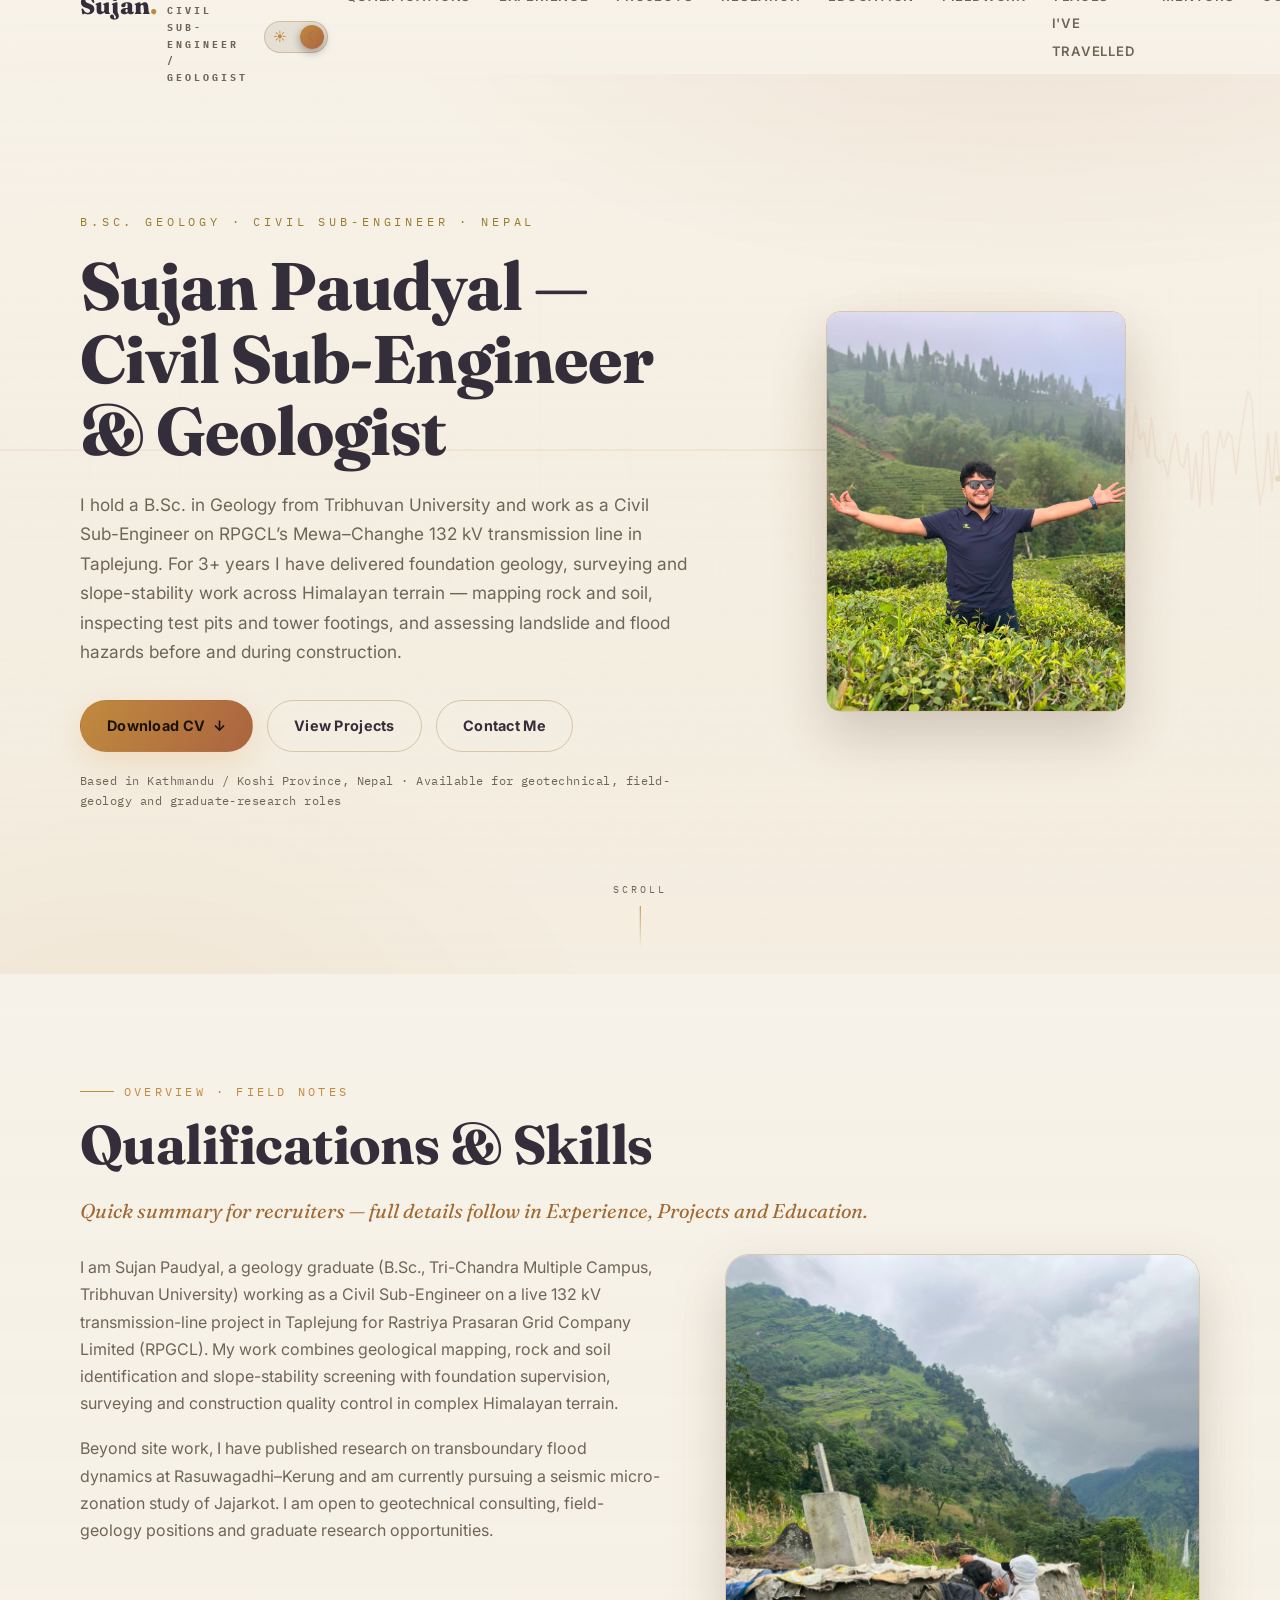
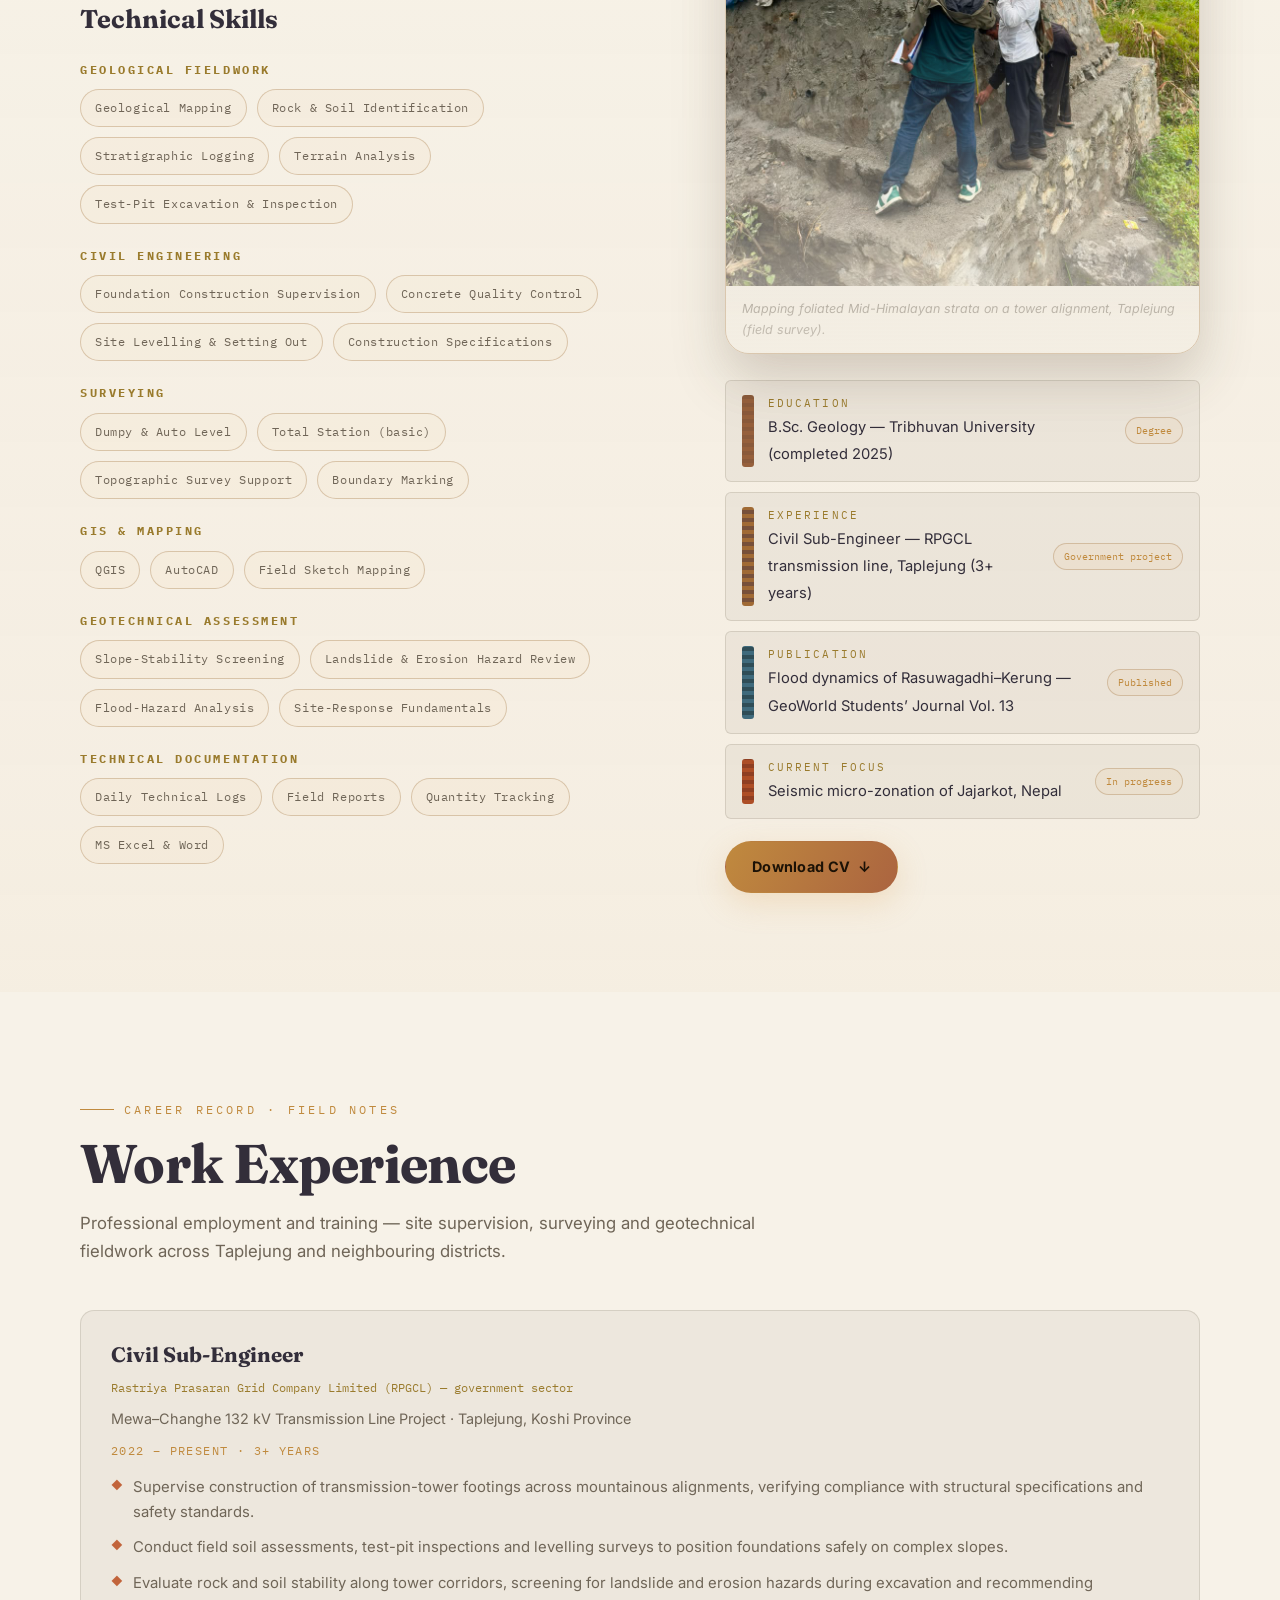
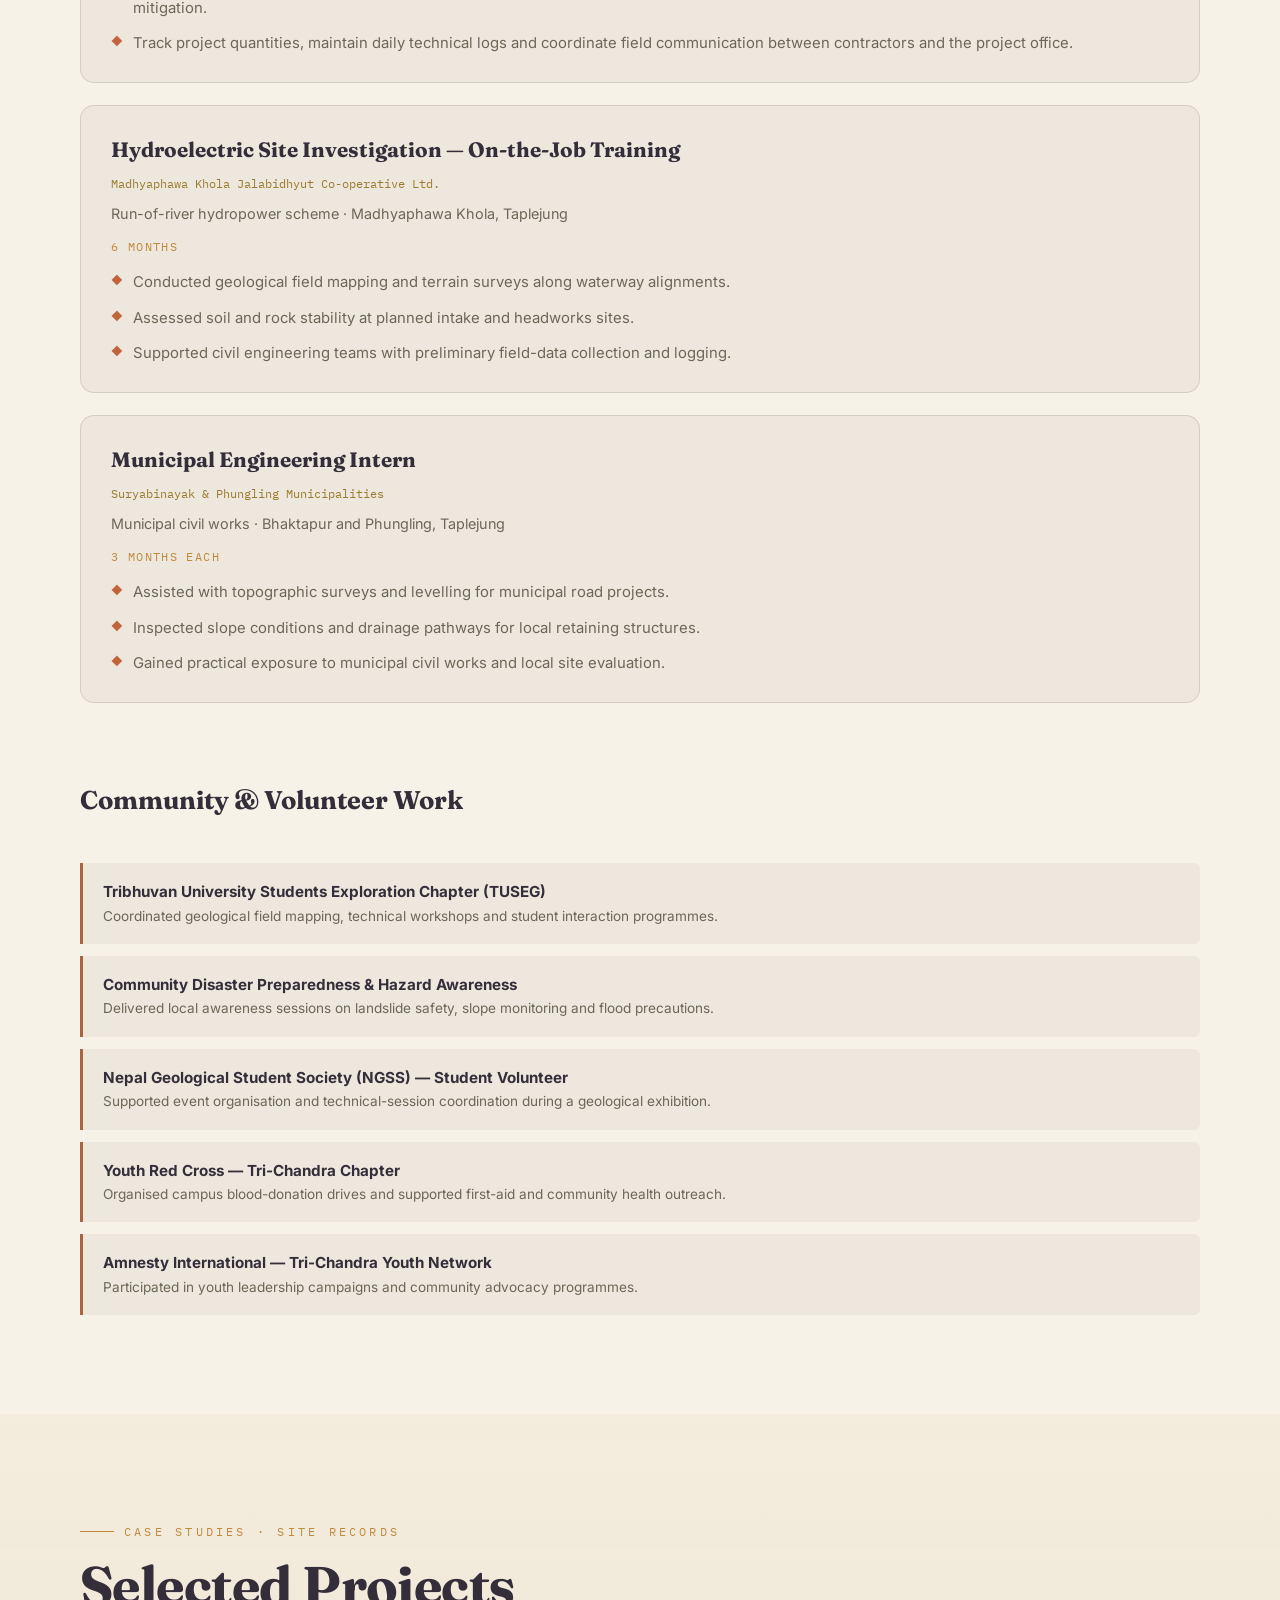
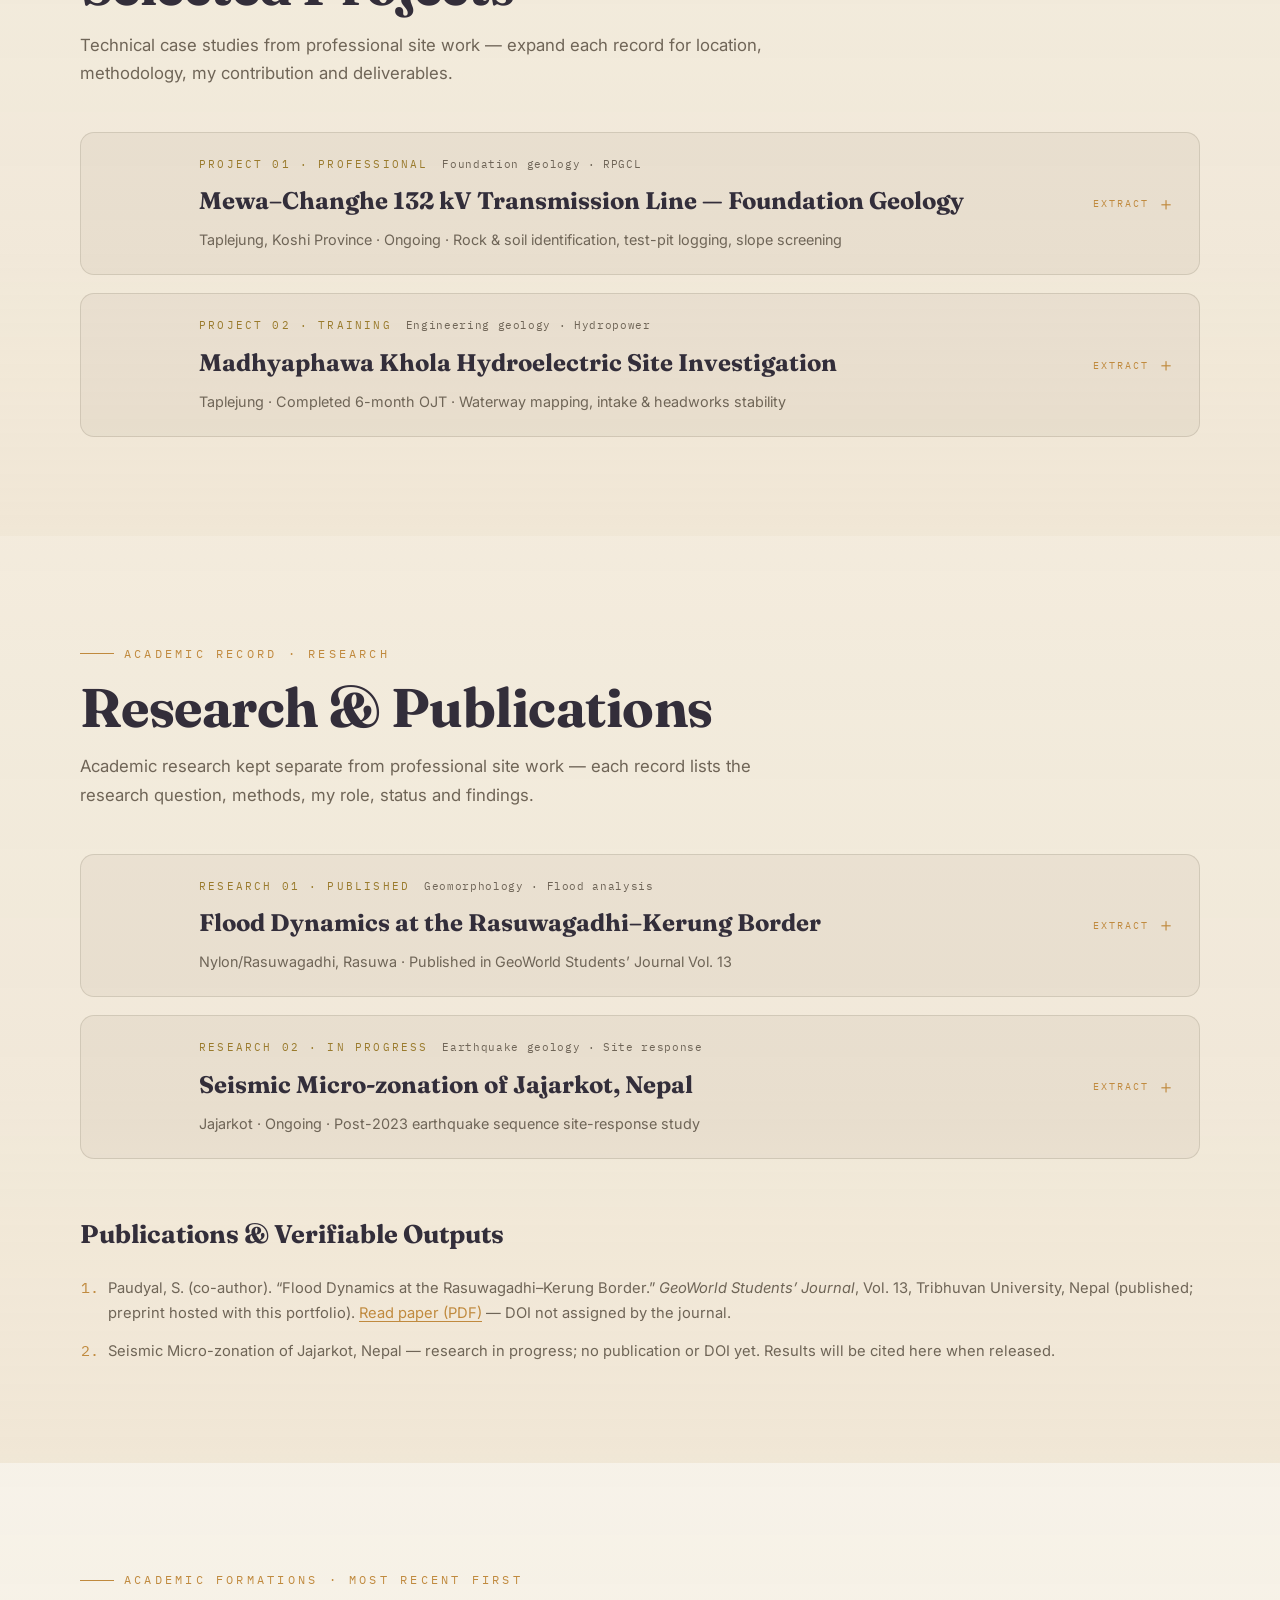
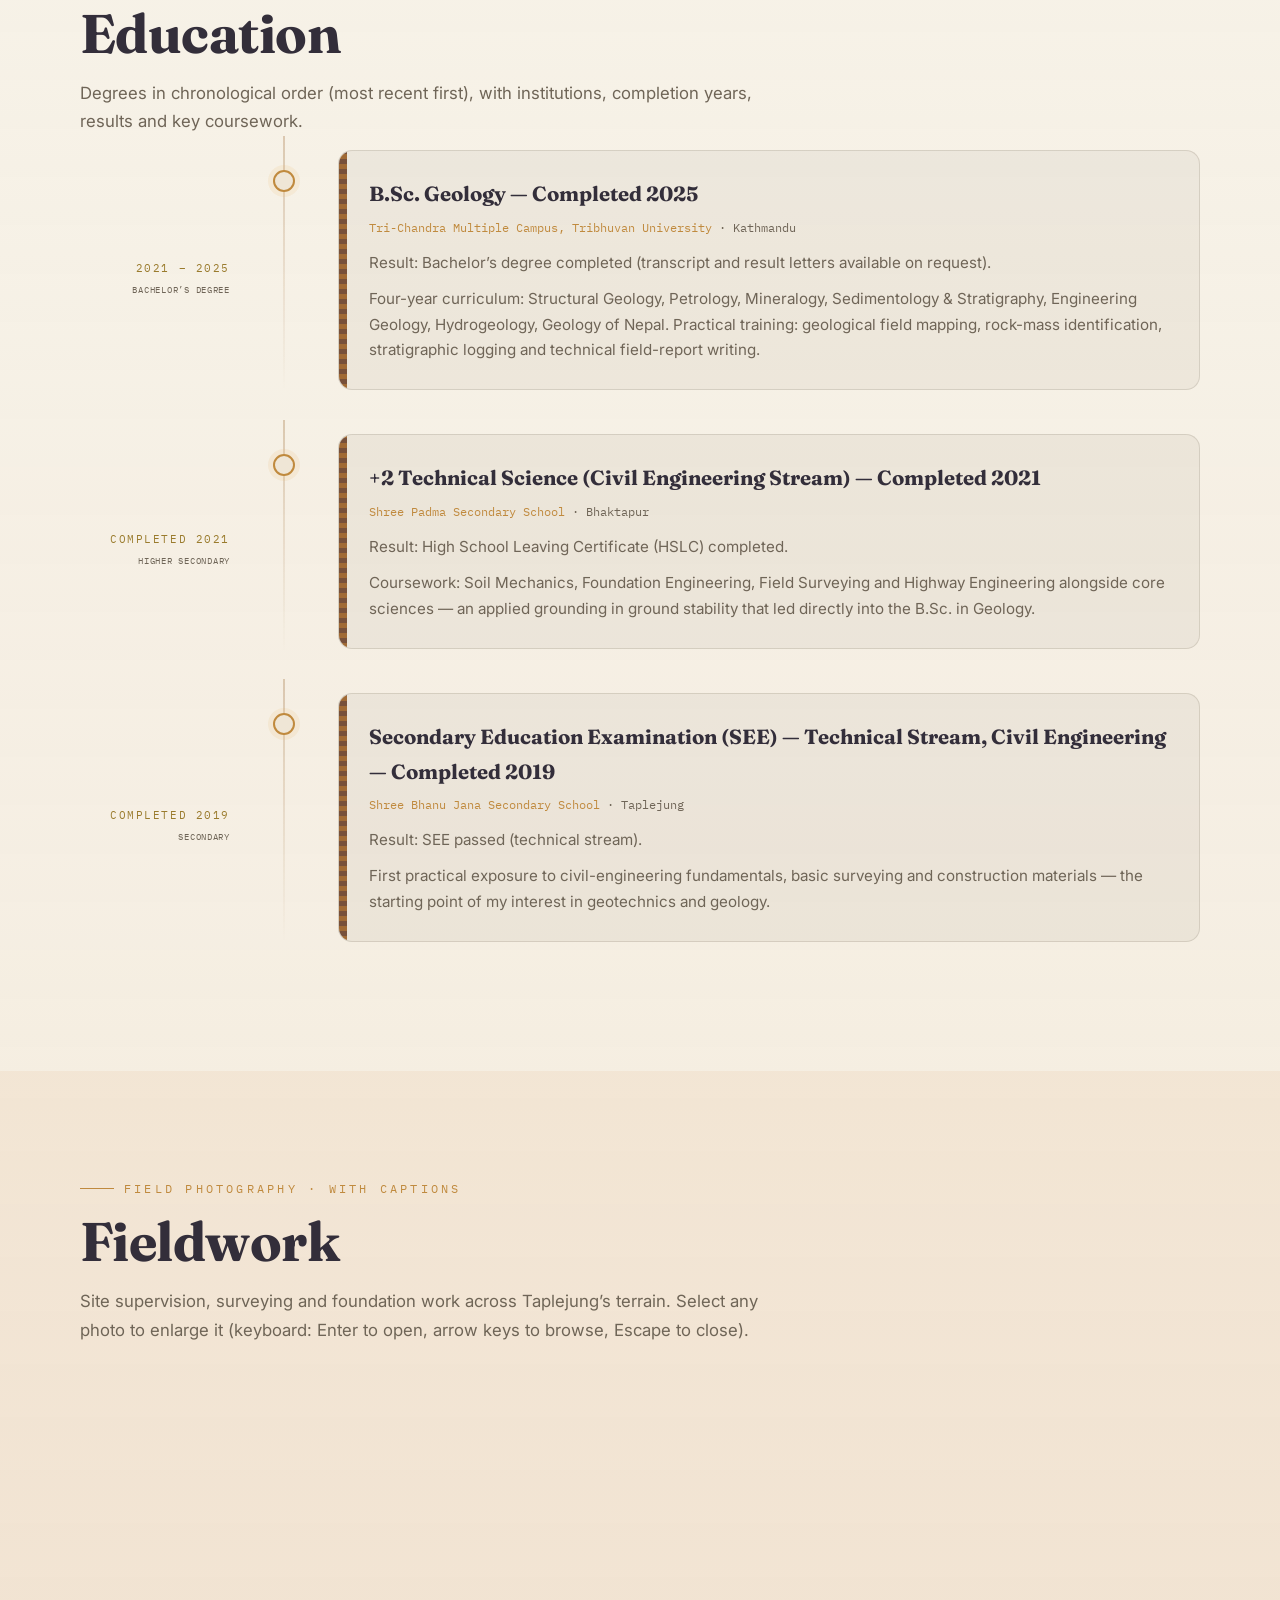
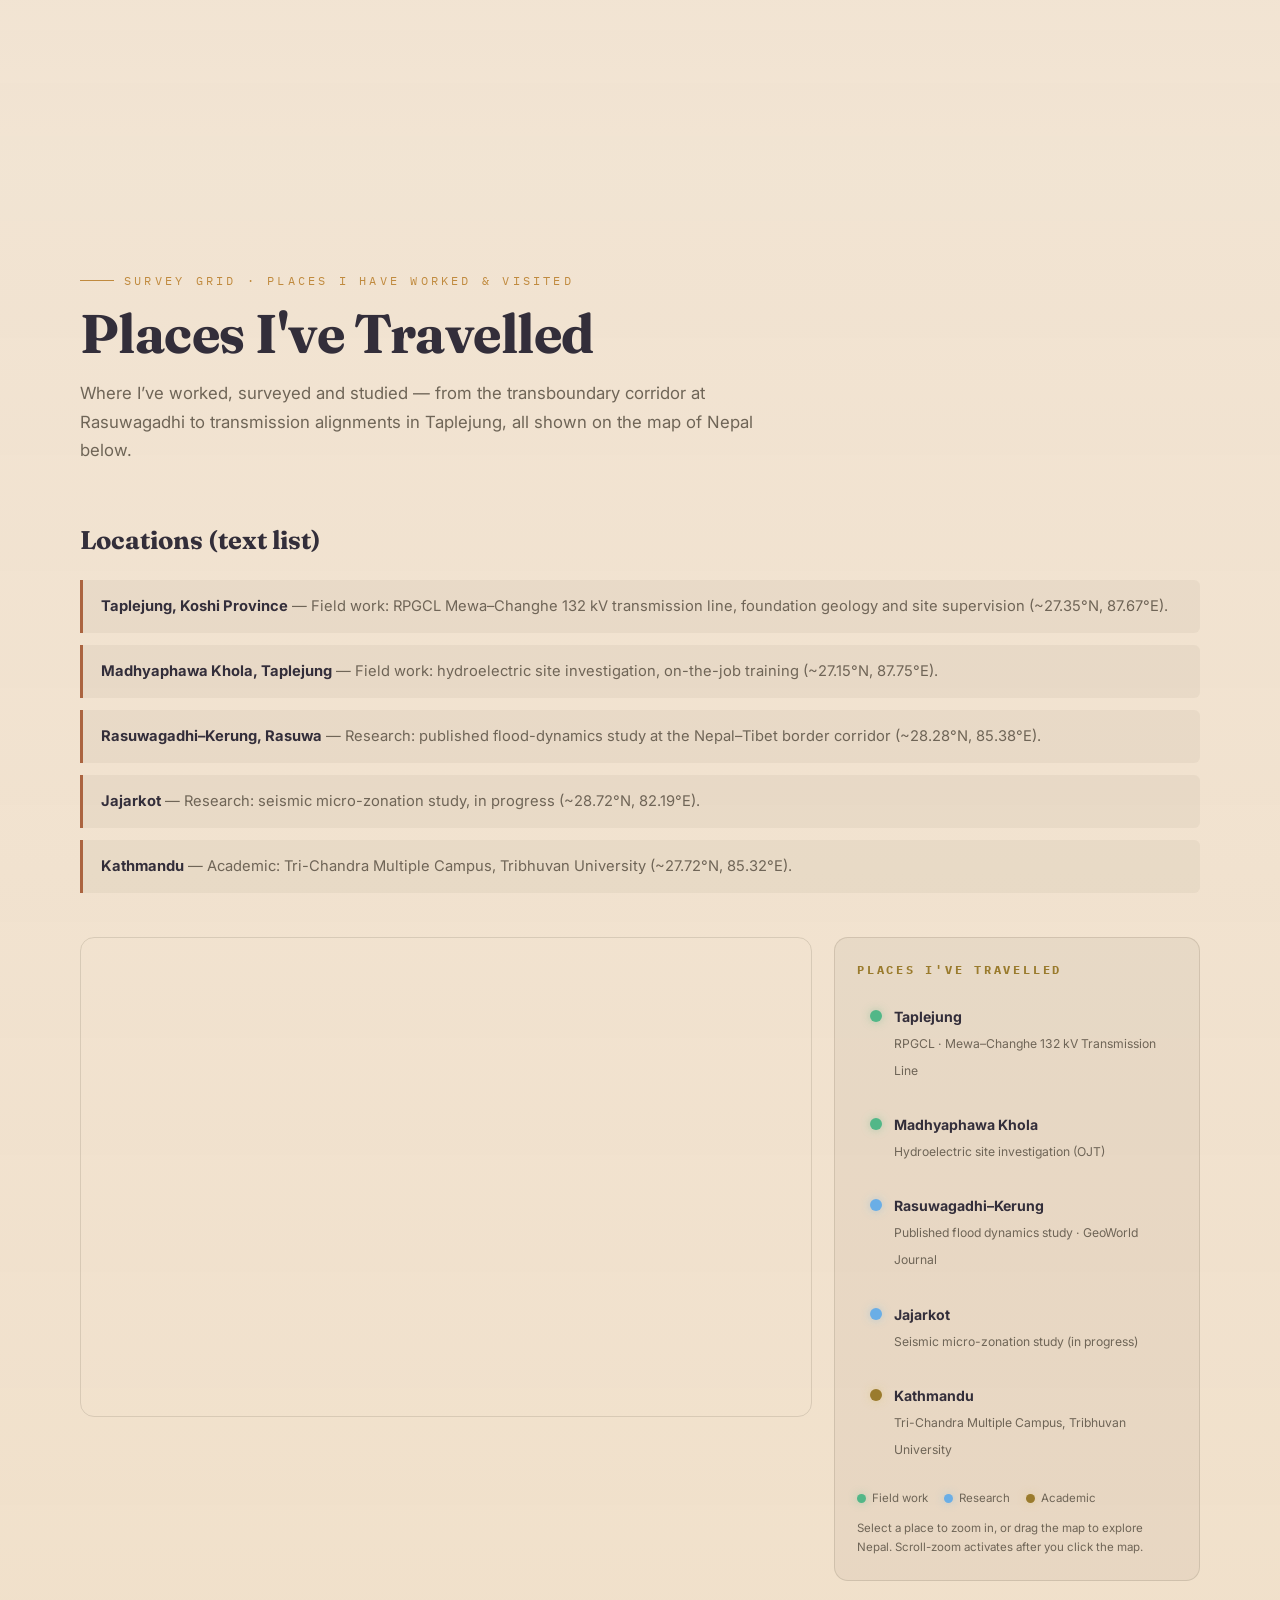
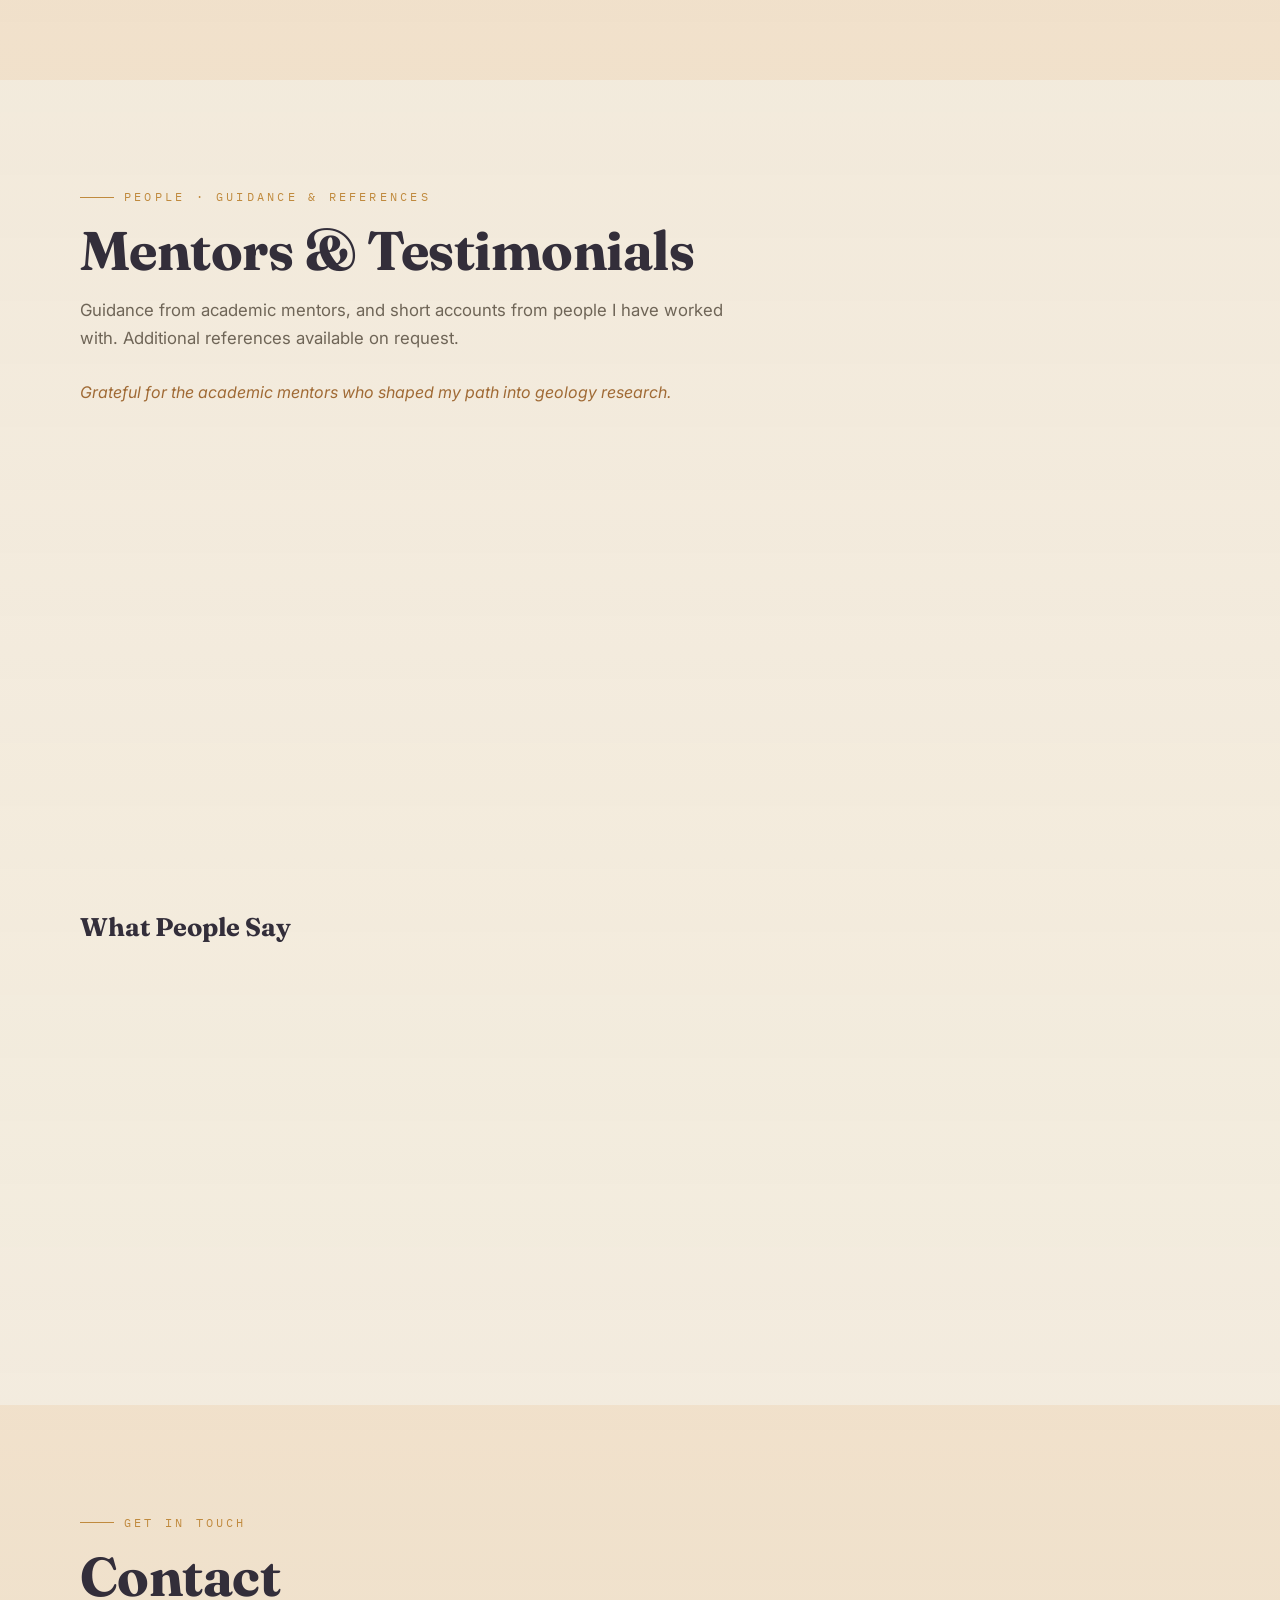
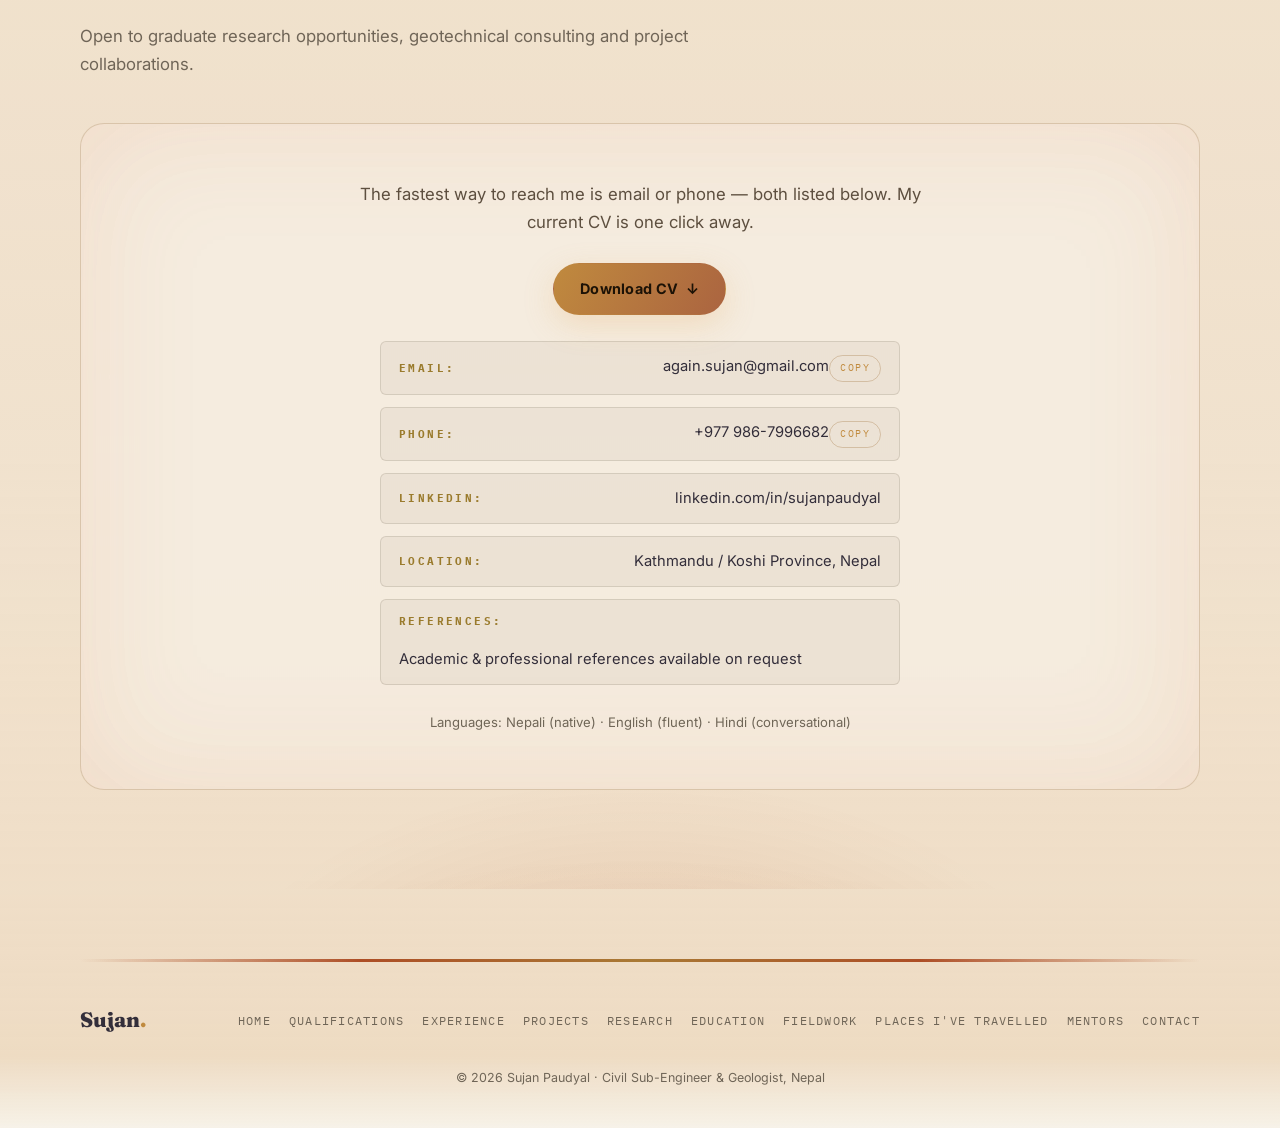
==== commit d81741ff: "Fix broken travel map: load Leaflet before main.js, bundle Nepal boundary locally - Move the Leaflet" ====
--- a/index.html
+++ b/index.html
@@ -622,14 +622,15 @@
 
 <!-- ======================== SCRIPTS ======================== -->
 <!-- Optional libraries load LAST and fail-safe: every essential section is already rendered in static HTML above. -->
+<!-- Leaflet (map) loads FIRST so it is guaranteed available before main.js runs -->
+<script src="https://unpkg.com/leaflet@1.9.4/dist/leaflet.js" integrity="sha256-20nQCchB9co0qIjJZRGuk2/Z9VM+kNiyxNV1lvTlZBo=" crossorigin=""></script>
+<link rel="stylesheet" href="https://unpkg.com/leaflet@1.9.4/dist/leaflet.css" integrity="sha256-p4NxAoJBhIIN+hmNHrzRCf9tD/miZyoHS5obTRR9BMY=" crossorigin="">
 <script src="js/data.js" defer></script>
 <script src="js/theme-switcher.js" defer></script>
 <script src="js/main.js" defer></script>
 <script src="js/seismograph.js" defer></script>
 <script src="https://cdnjs.cloudflare.com/ajax/libs/three.js/r128/three.min.js" defer></script>
 <script src="js/three-hero.js" defer></script>
-<script src="https://unpkg.com/leaflet@1.9.4/dist/leaflet.js" integrity="sha256-20nQCchB9co0qIjJZRGuk2/Z9VM+kNiyxNV1lvTlZBo=" crossorigin="" defer></script>
-<link rel="stylesheet" href="https://unpkg.com/leaflet@1.9.4/dist/leaflet.css" integrity="sha256-p4NxAoJBhIIN+hmNHrzRCf9tD/miZyoHS5obTRR9BMY=" crossorigin="">
 <!-- GSAP parallax removed: decorative only, and its CDN failure previously risked blocking rendering -->
 
 </body>
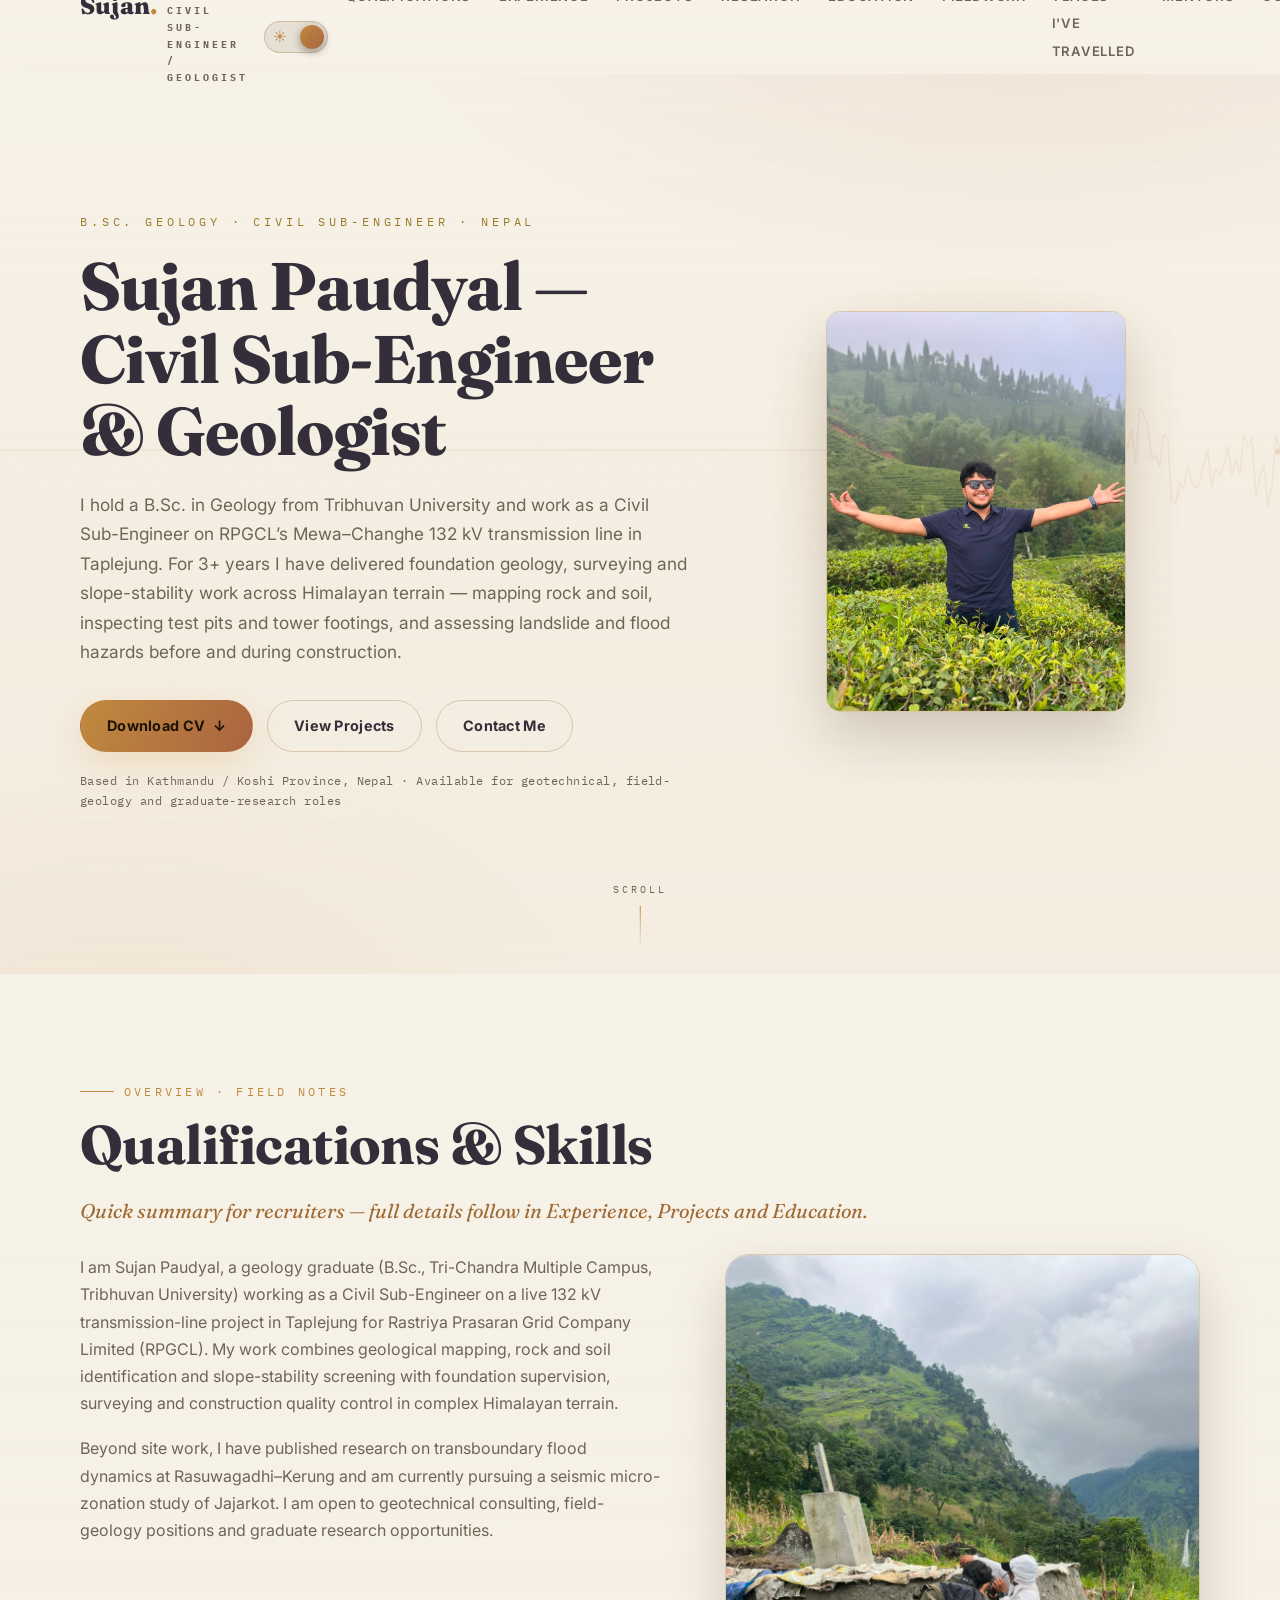
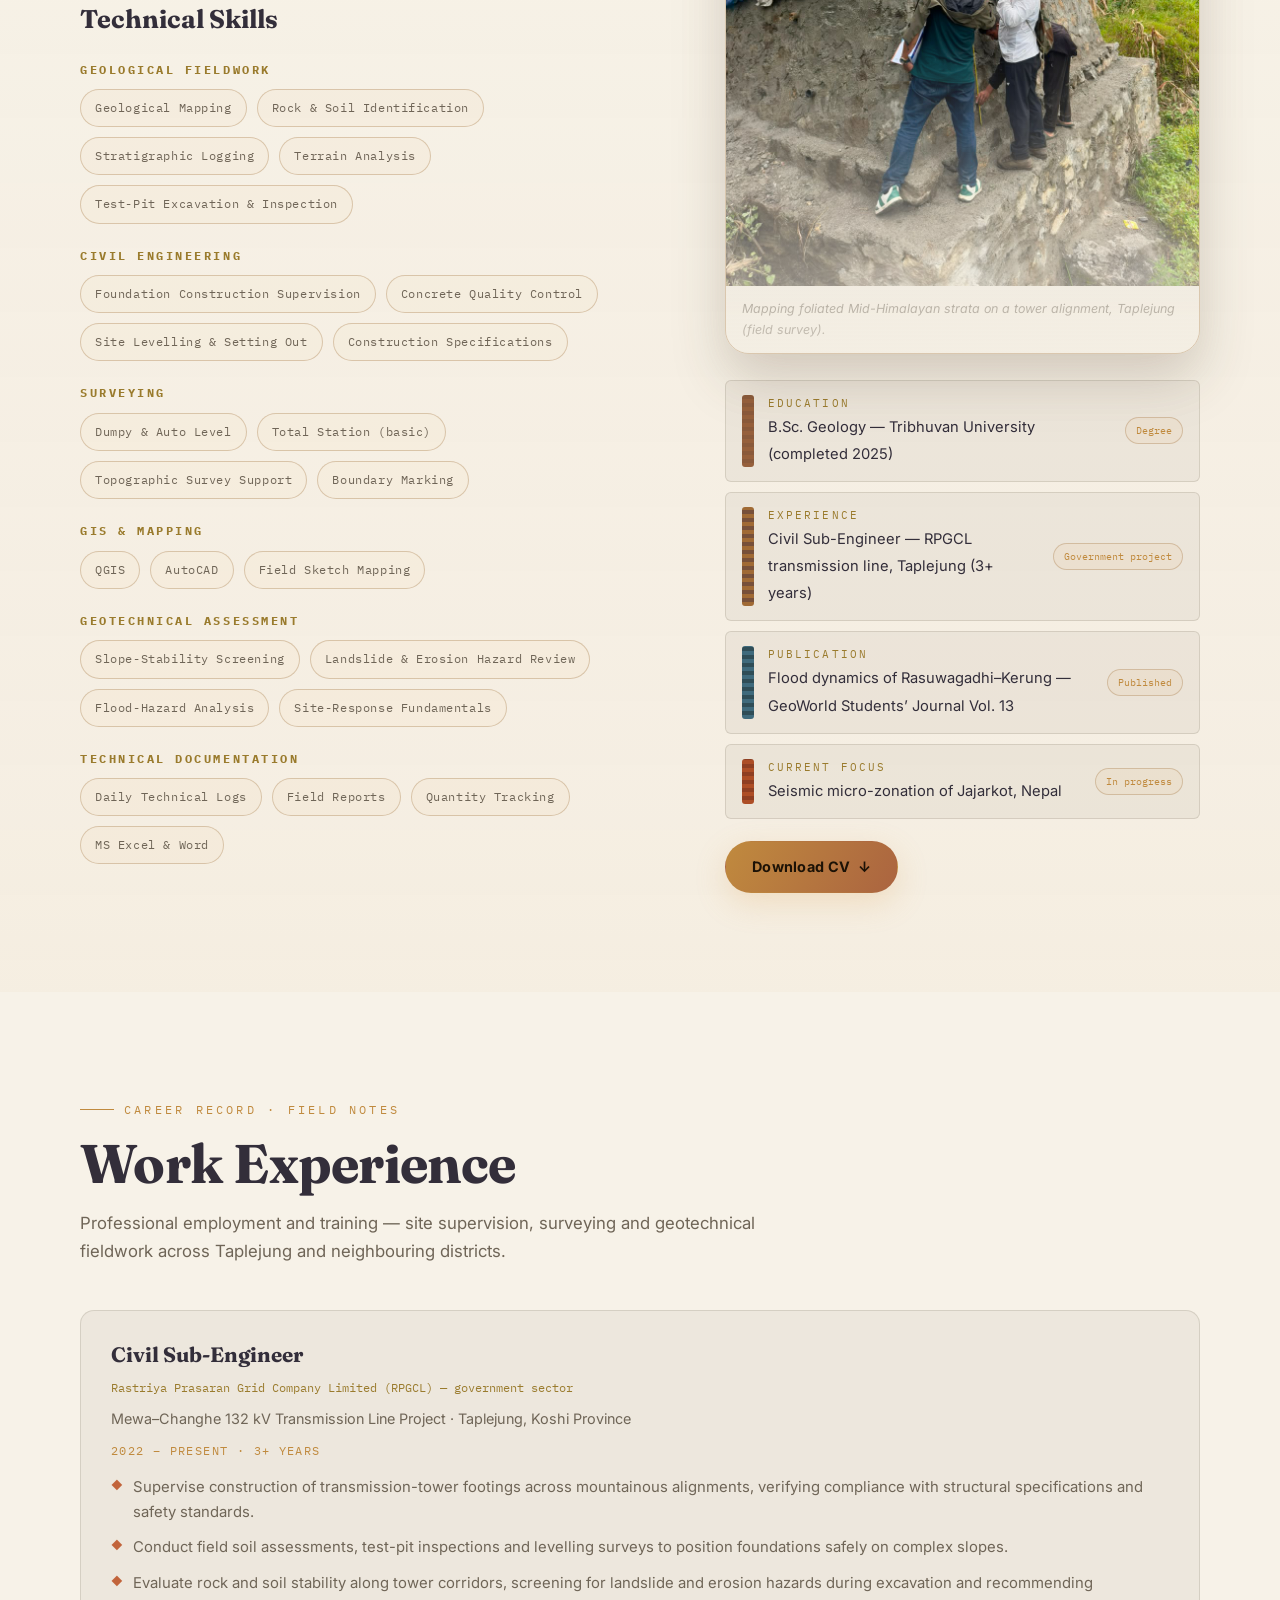
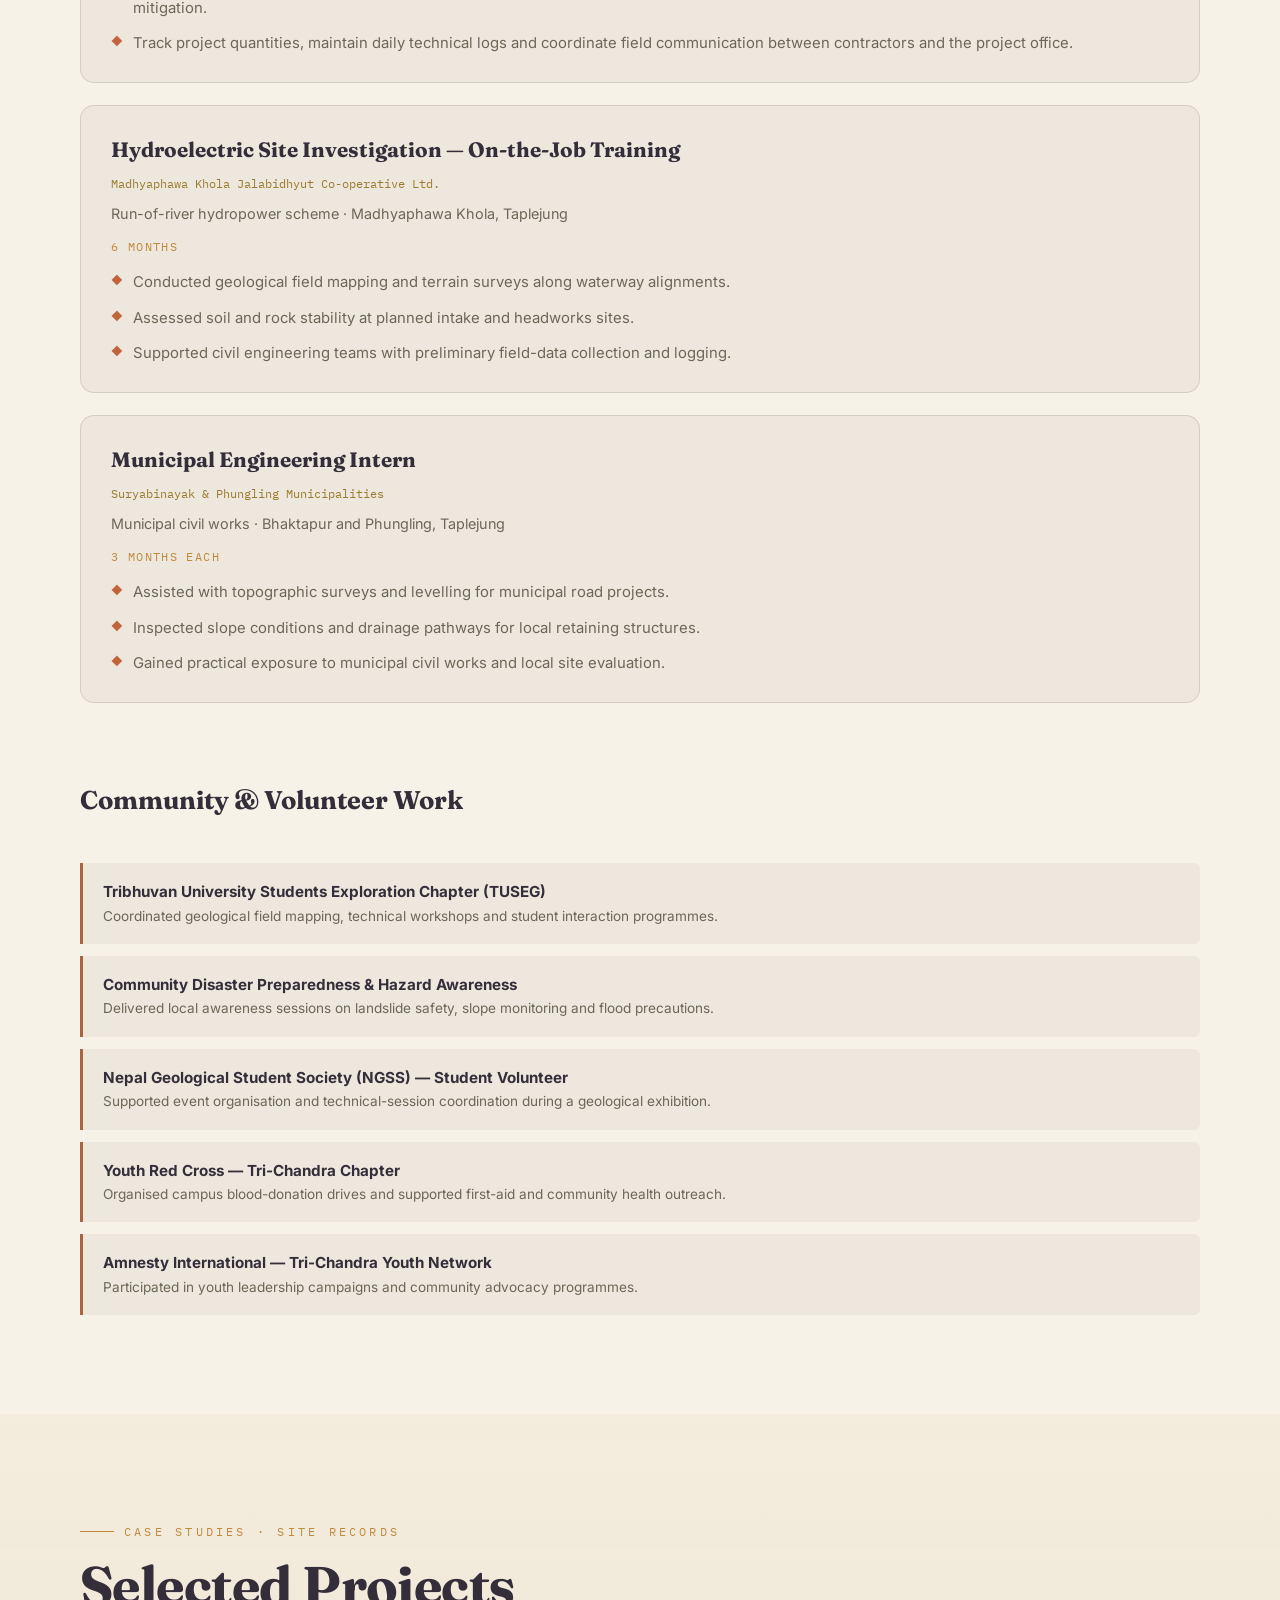
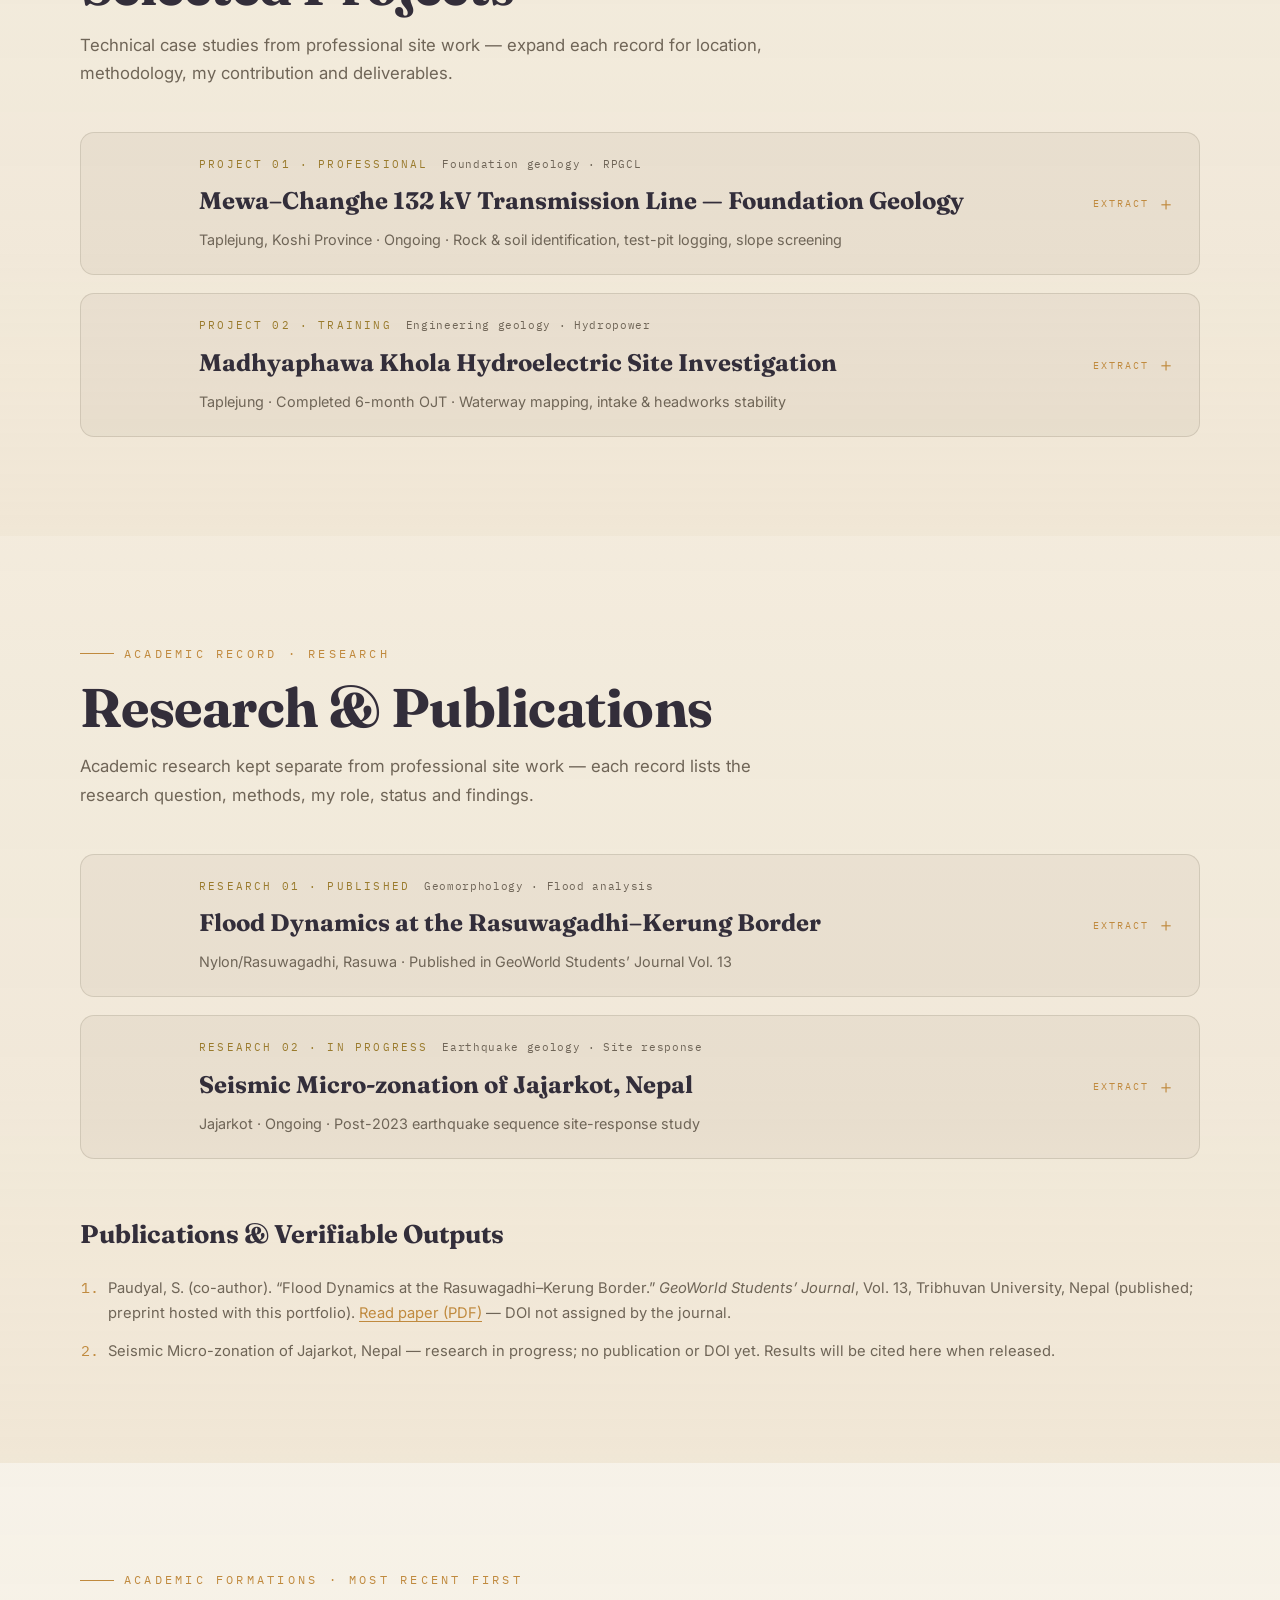
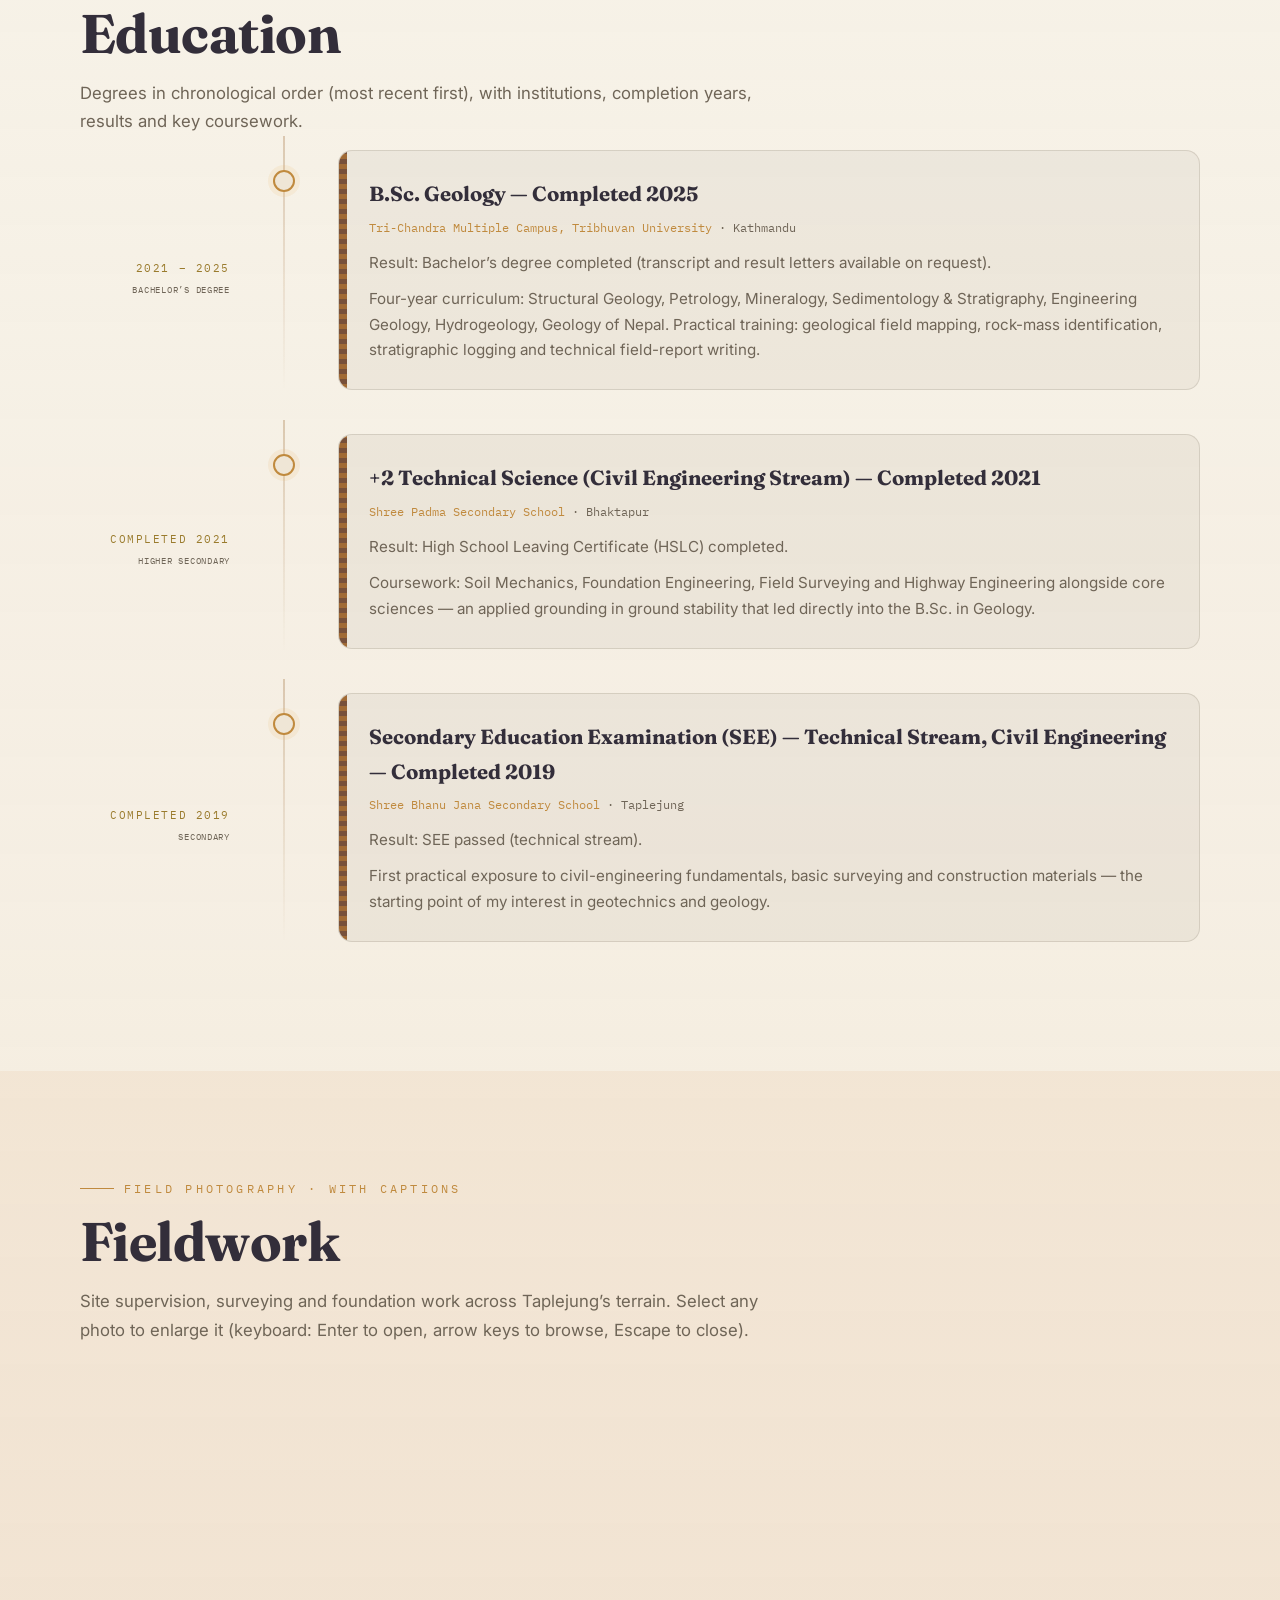
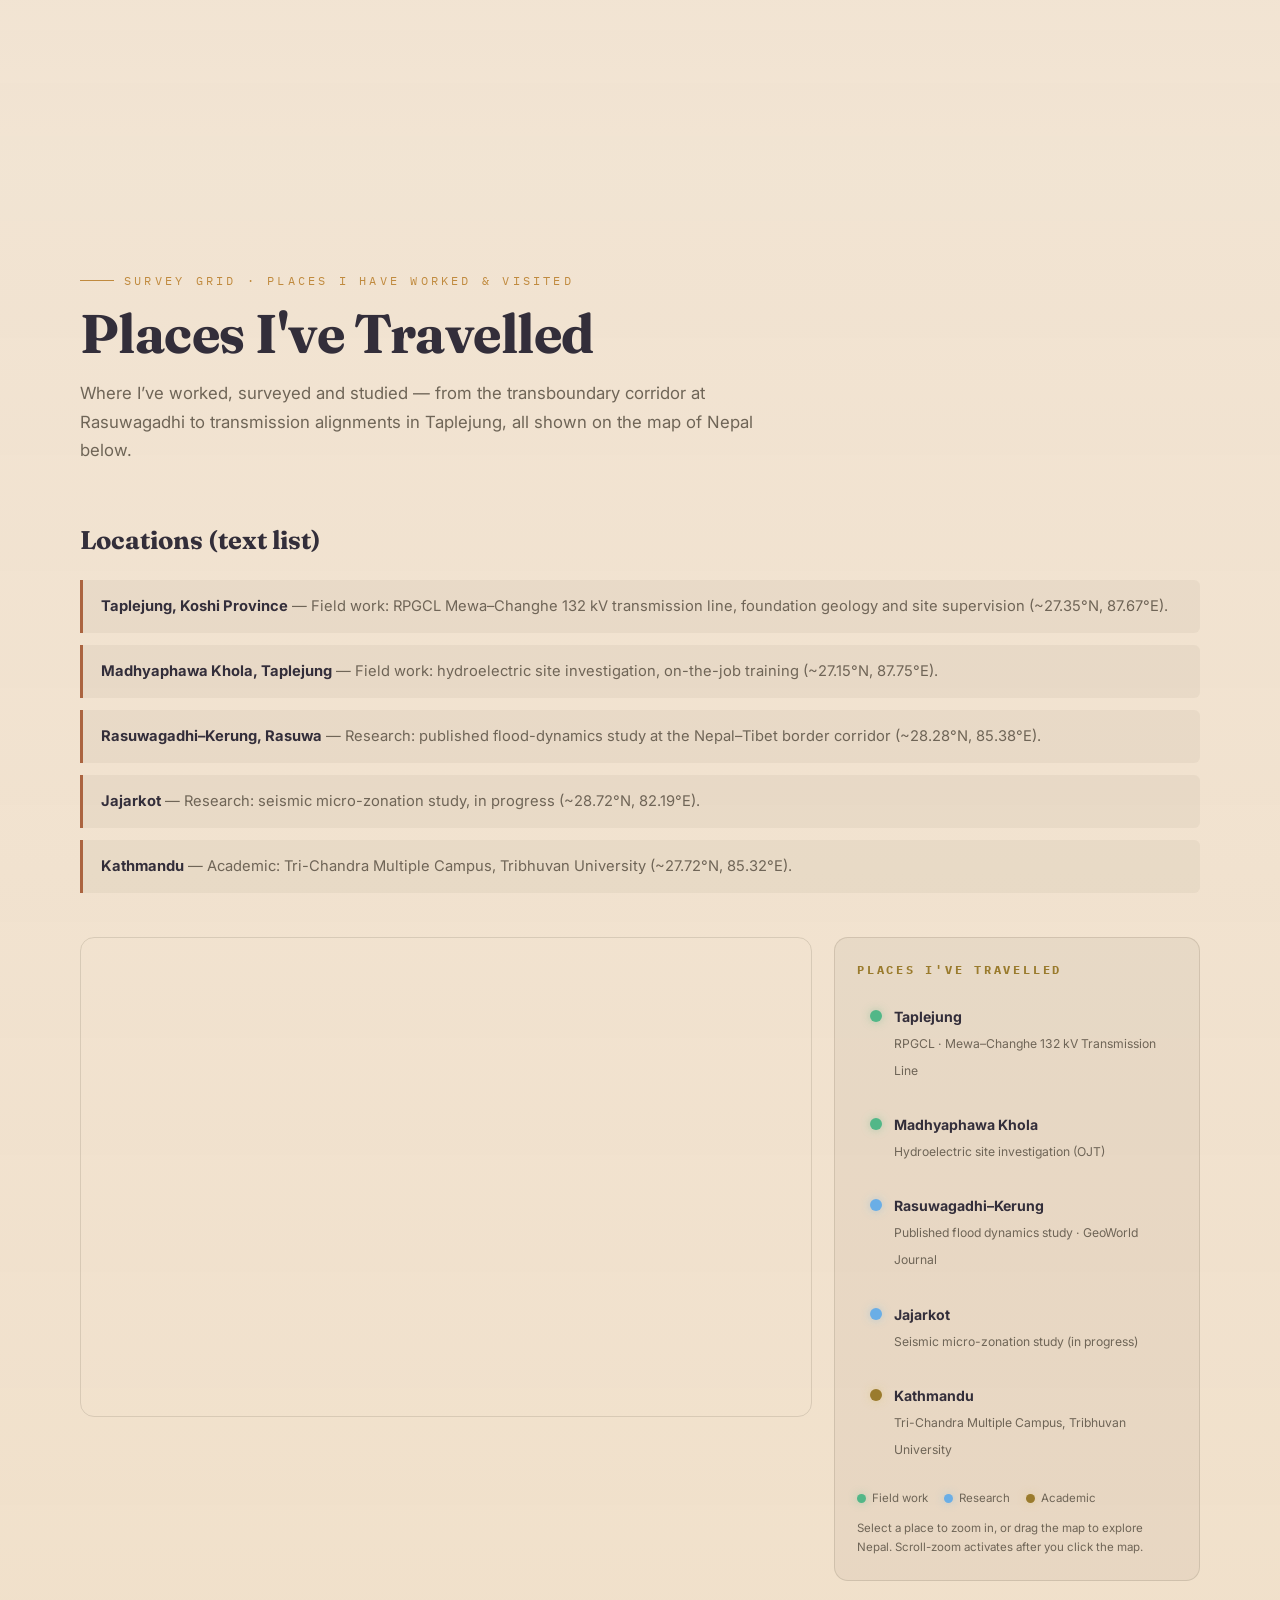
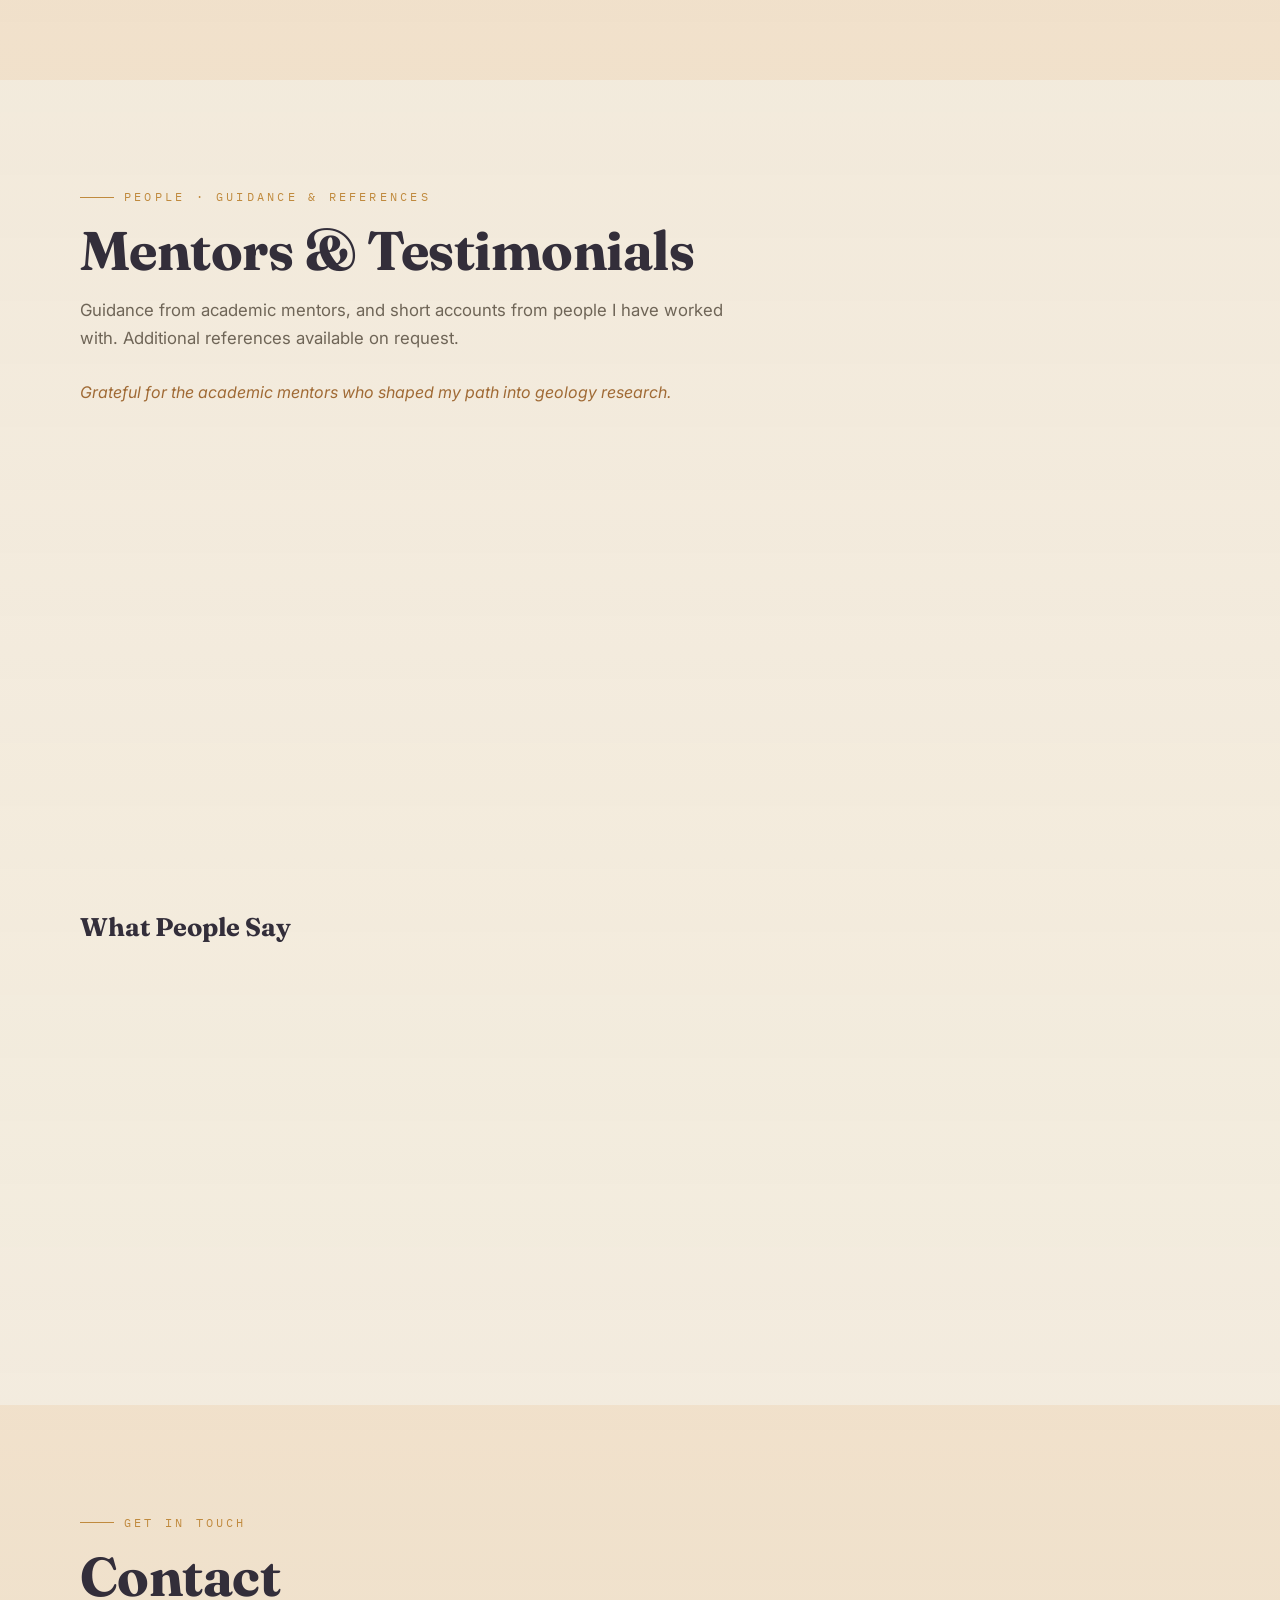
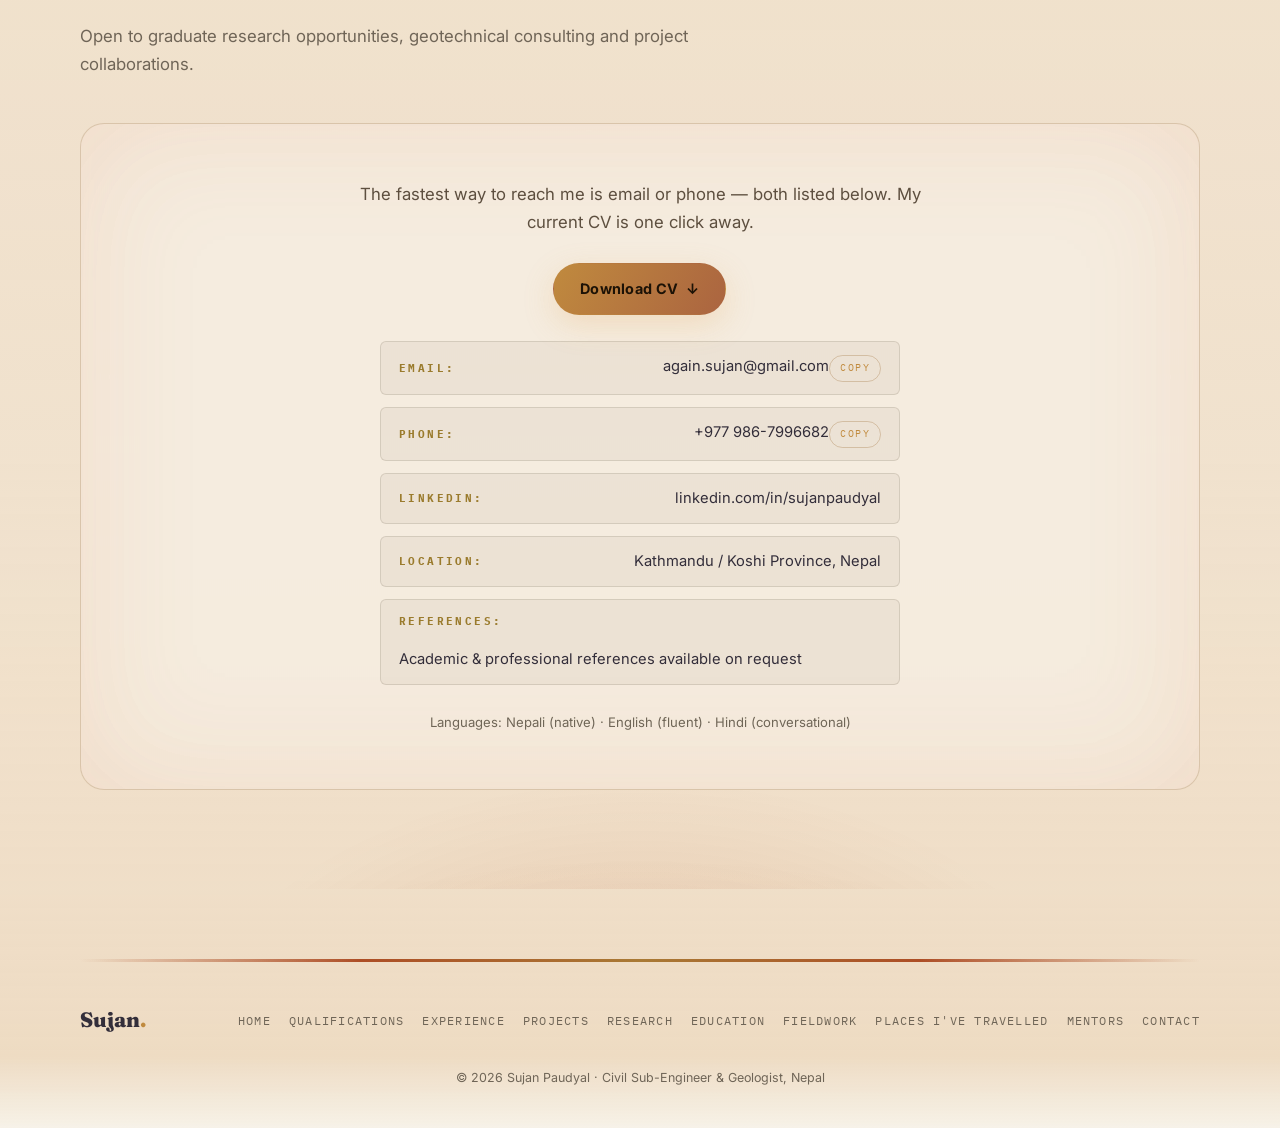
==== commit 6fe21433: "Fix blank sections and map styling; add static fallbacks for gallery, mentors, testimonials, and imp" ====
--- a/index.html
+++ b/index.html
@@ -32,7 +32,7 @@
   <link href="https://fonts.googleapis.com/css2?family=Fraunces:ital,opsz,wght@0,9..144,500;0,9..144,700;0,9..144,800;1,9..144,600&family=IBM+Plex+Mono:wght@400;600&family=Inter:wght@400;600;700&display=swap" rel="stylesheet">
 
   <!-- Site stylesheet — STRATA design system -->
-  <link rel="stylesheet" href="css/strata.css?v=6">
+  <link rel="stylesheet" href="css/strata.css?v=7">
 
   <!-- Structured data: Person (validated schema.org vocabulary) -->
   <script type="application/ld+json">
@@ -509,7 +509,26 @@
       <p class="layer-tag">Field Photography · With Captions</p>
       <h2 id="gallery-heading" class="section-title fault-split">Fieldwork</h2>
       <p class="section-sub">Site supervision, surveying and foundation work across Taplejung’s terrain. Select any photo to enlarge it (keyboard: Enter to open, arrow keys to browse, Escape to close).</p>
-      <div class="gallery-grid" id="gallery-grid"></div>
+      <div class="gallery-grid" id="gallery-grid">
+        <noscript>
+          <figure class="gallery-item">
+            <img src="image/field2.jpeg" alt="Field crew inspecting a boundary marker at a transmission tower site overlooking a valley" width="800" height="600" loading="lazy" decoding="async">
+            <figcaption>Tower boundary-marker inspection, Mewa–Changhe 132 kV alignment, Taplejung (Civil Sub-Engineer, RPGCL).</figcaption>
+          </figure>
+          <figure class="gallery-item">
+            <img src="image/field4.jpeg" alt="Field crew reviewing a foundation excavation pit on a grassy hillside" width="800" height="600" loading="lazy" decoding="async">
+            <figcaption>Test-pit / foundation excavation review with the site crew, tower footing in Taplejung (supervising Sub-Engineer).</figcaption>
+          </figure>
+          <figure class="gallery-item">
+            <img src="image/field6.jpeg" alt="Completed reinforced concrete tower foundation base ready for steel erection" width="800" height="600" loading="lazy" decoding="async">
+            <figcaption>Completed RC tower foundation base signed off before steel erection, RPGCL project, Taplejung (quality control).</figcaption>
+          </figure>
+          <figure class="gallery-item">
+            <img src="image/field7.jpeg" alt="Two engineers walking across a foundation platform on a steep slope" width="800" height="600" loading="lazy" decoding="async">
+            <figcaption>Walking the platform during a site visit.</figcaption>
+          </figure>
+        </noscript>
+      </div>
     </div>
   </section>
 
@@ -531,10 +550,20 @@
 
       <div class="map-shell">
         <div id="travelMap" class="map-canvas" role="application" tabindex="0"
-          aria-label="Interactive map of Nepal showing five travelled places for fieldwork, research and academic locations. The same locations are listed as text above; use the legend buttons to navigate to specific sites."></div>
+          aria-label="Interactive map of Nepal showing five travelled places for fieldwork, research and academic locations. The same locations are listed as text above; use the legend buttons to navigate to specific sites.">
+          <noscript><div class="map-static-note"><p>The interactive map requires JavaScript — every place is listed above with its coordinates.</p><ul class="map-key"><li><span class="legend-dot legend-dot--work" aria-hidden="true"></span> Field work</li><li><span class="legend-dot legend-dot--research" aria-hidden="true"></span> Research</li><li><span class="legend-dot legend-dot--study" aria-hidden="true"></span> Academic</li></ul></div></noscript>
+        </div>
         <aside class="map-legend" aria-label="Places legend">
           <h3 class="map-legend-title">Places I've Travelled</h3>
-          <ul class="map-legend-list" id="map-legend-list"></ul>
+          <ul class="map-legend-list" id="map-legend-list">
+            <noscript>
+              <li><span class="legend-dot legend-dot--work" aria-hidden="true"></span><span class="legend-text"><strong>Taplejung</strong><em>RPGCL · Mewa–Changhe 132 kV Transmission Line</em></span></li>
+              <li><span class="legend-dot legend-dot--work" aria-hidden="true"></span><span class="legend-text"><strong>Madhyaphawa Khola</strong><em>Hydroelectric site investigation (OJT)</em></span></li>
+              <li><span class="legend-dot legend-dot--research" aria-hidden="true"></span><span class="legend-text"><strong>Rasuwagadhi–Kerung</strong><em>Published flood dynamics study · GeoWorld Journal</em></span></li>
+              <li><span class="legend-dot legend-dot--research" aria-hidden="true"></span><span class="legend-text"><strong>Jajarkot</strong><em>Seismic micro-zonation study (in progress)</em></span></li>
+              <li><span class="legend-dot legend-dot--study" aria-hidden="true"></span><span class="legend-text"><strong>Kathmandu</strong><em>Tri-Chandra Multiple Campus, Tribhuvan University</em></span></li>
+            </noscript>
+          </ul>
           <ul class="map-key" aria-label="Map symbol key">
             <li><span class="legend-dot legend-dot--work" aria-hidden="true"></span> Field work</li>
             <li><span class="legend-dot legend-dot--research" aria-hidden="true"></span> Research</li>
@@ -553,9 +582,38 @@
       <h2 id="mentors-heading" class="section-title fault-split">Mentors &amp; Testimonials</h2>
       <p class="section-sub">Guidance from academic mentors, and short accounts from people I have worked with. Additional references available on request.</p>
       <p class="mentors-lead">Grateful for the academic mentors who shaped my path into geology research.</p>
-      <div class="mentor-strip" id="mentor-strip"></div>
+      <div class="mentor-strip" id="mentor-strip">
+        <noscript>
+          <figure class="mentor-photo">
+            <img src="image/with-professor.jpeg" alt="Sujan Paudyal standing with his geology professor from Tri-Chandra Multiple Campus" width="600" height="450" loading="lazy" decoding="async">
+            <figcaption>With a geology mentor from Tri-Chandra Multiple Campus</figcaption>
+          </figure>
+          <figure class="mentor-photo">
+            <img src="image/professor.jpeg" alt="Sujan Paudyal in discussion with an academic mentor about graduate research directions" width="600" height="450" loading="lazy" decoding="async">
+            <figcaption>Discussing research directions ahead of graduate applications</figcaption>
+          </figure>
+        </noscript>
+      </div>
       <h3 class="subsection-title">What People Say</h3>
-      <div class="testimonials-grid" id="testimonials-grid"></div>
+      <div class="testimonials-grid" id="testimonials-grid">
+        <noscript>
+          <article class="testimonial-card">
+            <span class="testimonial-badge">Academic Mentor</span>
+            <blockquote class="testimonial-content"><p class="testimonial-text">“Sujan demonstrates exceptional attention to detail in geological fieldwork and communicates complex terrain analysis in a way that helps bridge geology and engineering teams.”</p></blockquote>
+            <footer class="testimonial-author"><span class="author-avatar" aria-hidden="true">RN</span><span class="author-info"><span class="author-name">Dr. Ramesh Neupane</span><span class="author-role">Geology Professor, Tri-Chandra Multiple Campus</span></span></footer>
+          </article>
+          <article class="testimonial-card">
+            <span class="testimonial-badge">Field Colleague</span>
+            <blockquote class="testimonial-content"><p class="testimonial-text">“On our transmission line project, Sujan’s foundation inspections caught several critical site issues early. His systematic approach to slope stability saved us both time and risk.”</p></blockquote>
+            <footer class="testimonial-author"><span class="author-avatar" aria-hidden="true">PS</span><span class="author-info"><span class="author-name">Prakash Sharma</span><span class="author-role">Site Engineer, RPGCL Taplejung Project</span></span></footer>
+          </article>
+          <article class="testimonial-card">
+            <span class="testimonial-badge">Project Lead</span>
+            <blockquote class="testimonial-content"><p class="testimonial-text">“Sujan’s contribution to our hydroelectric site assessment was thorough and well-documented. His geological insights shaped our entire site layout strategy.”</p></blockquote>
+            <footer class="testimonial-author"><span class="author-avatar" aria-hidden="true">AP</span><span class="author-info"><span class="author-name">Anita Poudel</span><span class="author-role">Project Lead, Madhyaphawa Khola Hydroelectric</span></span></footer>
+          </article>
+        </noscript>
+      </div>
     </div>
   </section>
 
@@ -617,7 +675,7 @@
 </div>
 
 <noscript>
-  <p style="text-align:center;padding:20px;color:#b3a795">JavaScript is disabled — all qualifications, experience, education, projects and contact details above remain fully readable. The gallery thumbnails still display with captions; the interactive map and animations require JavaScript.</p>
+  <p style="text-align:center;padding:20px;color:#b3a795">JavaScript is disabled — all qualifications, experience, education, projects and contact details above remain fully readable. Fieldwork photos, mentor photos, testimonials and the places legend are also shown statically; only the interactive map pan/zoom requires JavaScript.</p>
 </noscript>
 
 <!-- ======================== SCRIPTS ======================== -->
--- a/css/strata.css
+++ b/css/strata.css
@@ -879,8 +879,15 @@
   height: 480px; border-radius: var(--radius-md); overflow: hidden;
   border: 1px solid var(--line-soft); filter: saturate(.75) contrast(1.05);
 }
+/* Static / fallback states inside the map container (no JS, or Leaflet CDN blocked) */
+.map-static-note { padding: 26px; font-size: .9rem; color: var(--text-muted); }
+.map-static-note p { margin-bottom: 14px; }
+.map-unavailable {
+  display: grid; place-items: center; text-align: center; padding: 30px;
+  font-size: .9rem; line-height: 1.6; color: var(--text-muted);
+}
 .leaflet-container { background: var(--map-bg); }
-.custom-map-pin i { font-size: 30px; text-shadow: 0 4px 10px rgba(0,0,0,.6); }
+.custom-map-pin i, .custom-map-pin span { font-size: 30px; line-height: 1; text-shadow: 0 4px 10px rgba(0,0,0,.6); }
 .map-popup { font-family: var(--font-body); line-height: 1.5; }
 .map-popup-role { display: block; font-family: var(--font-mono); font-size: .64rem; letter-spacing: .2em; text-transform: uppercase; color: var(--terracotta); }
 .map-popup-title { display: block; font-size: 1rem; margin: 2px 0; }
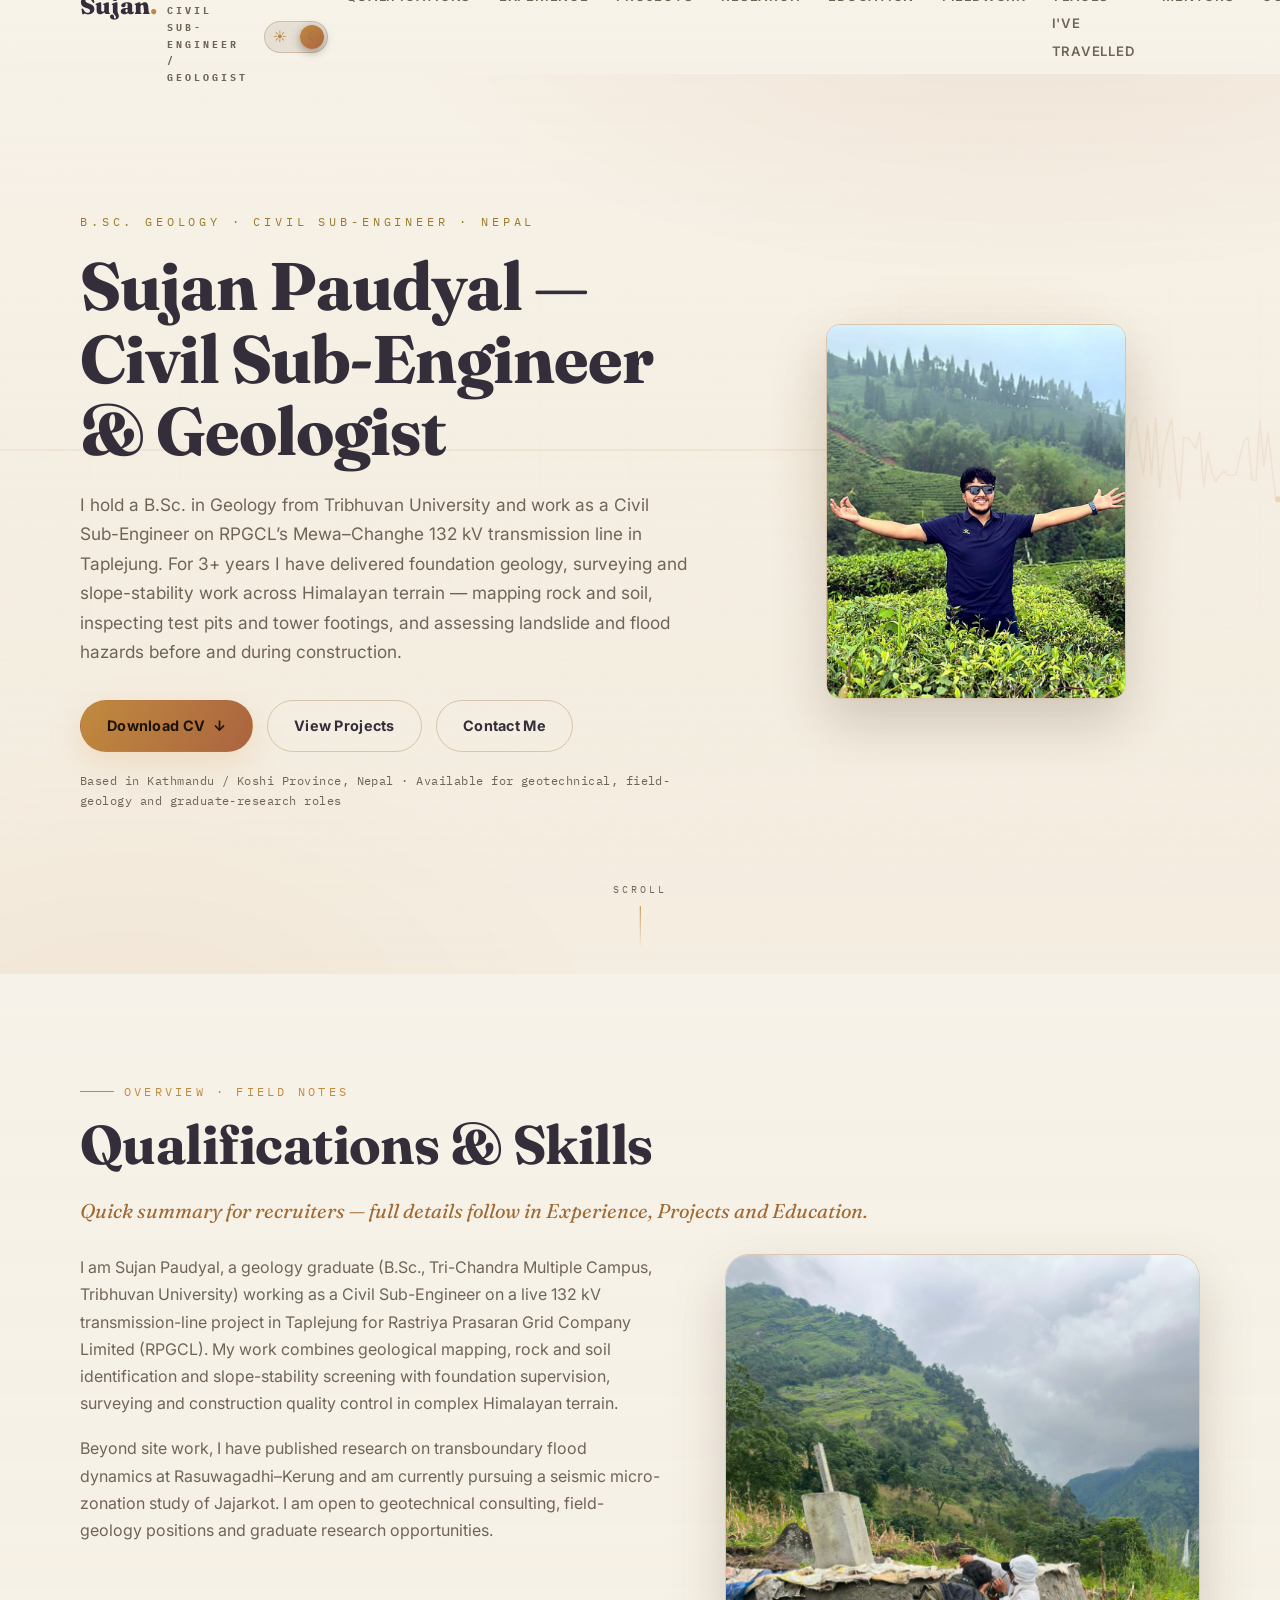
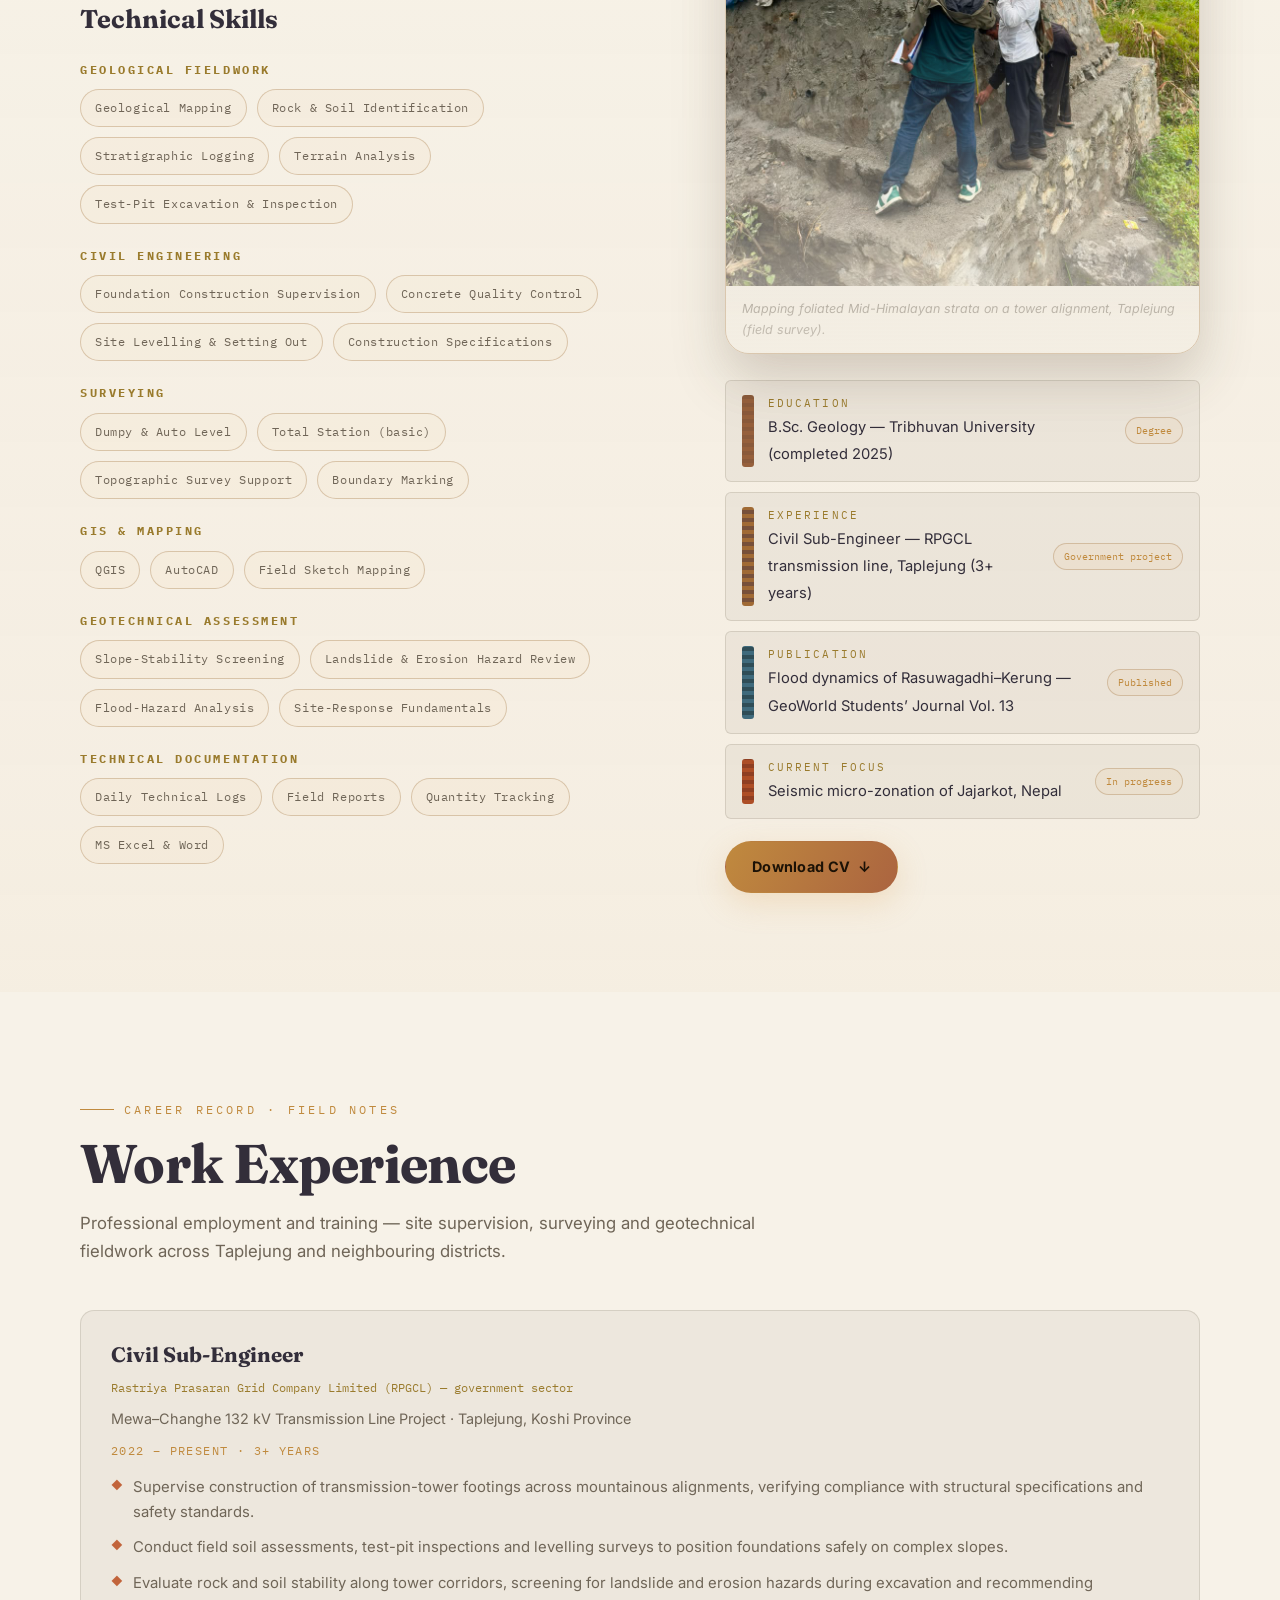
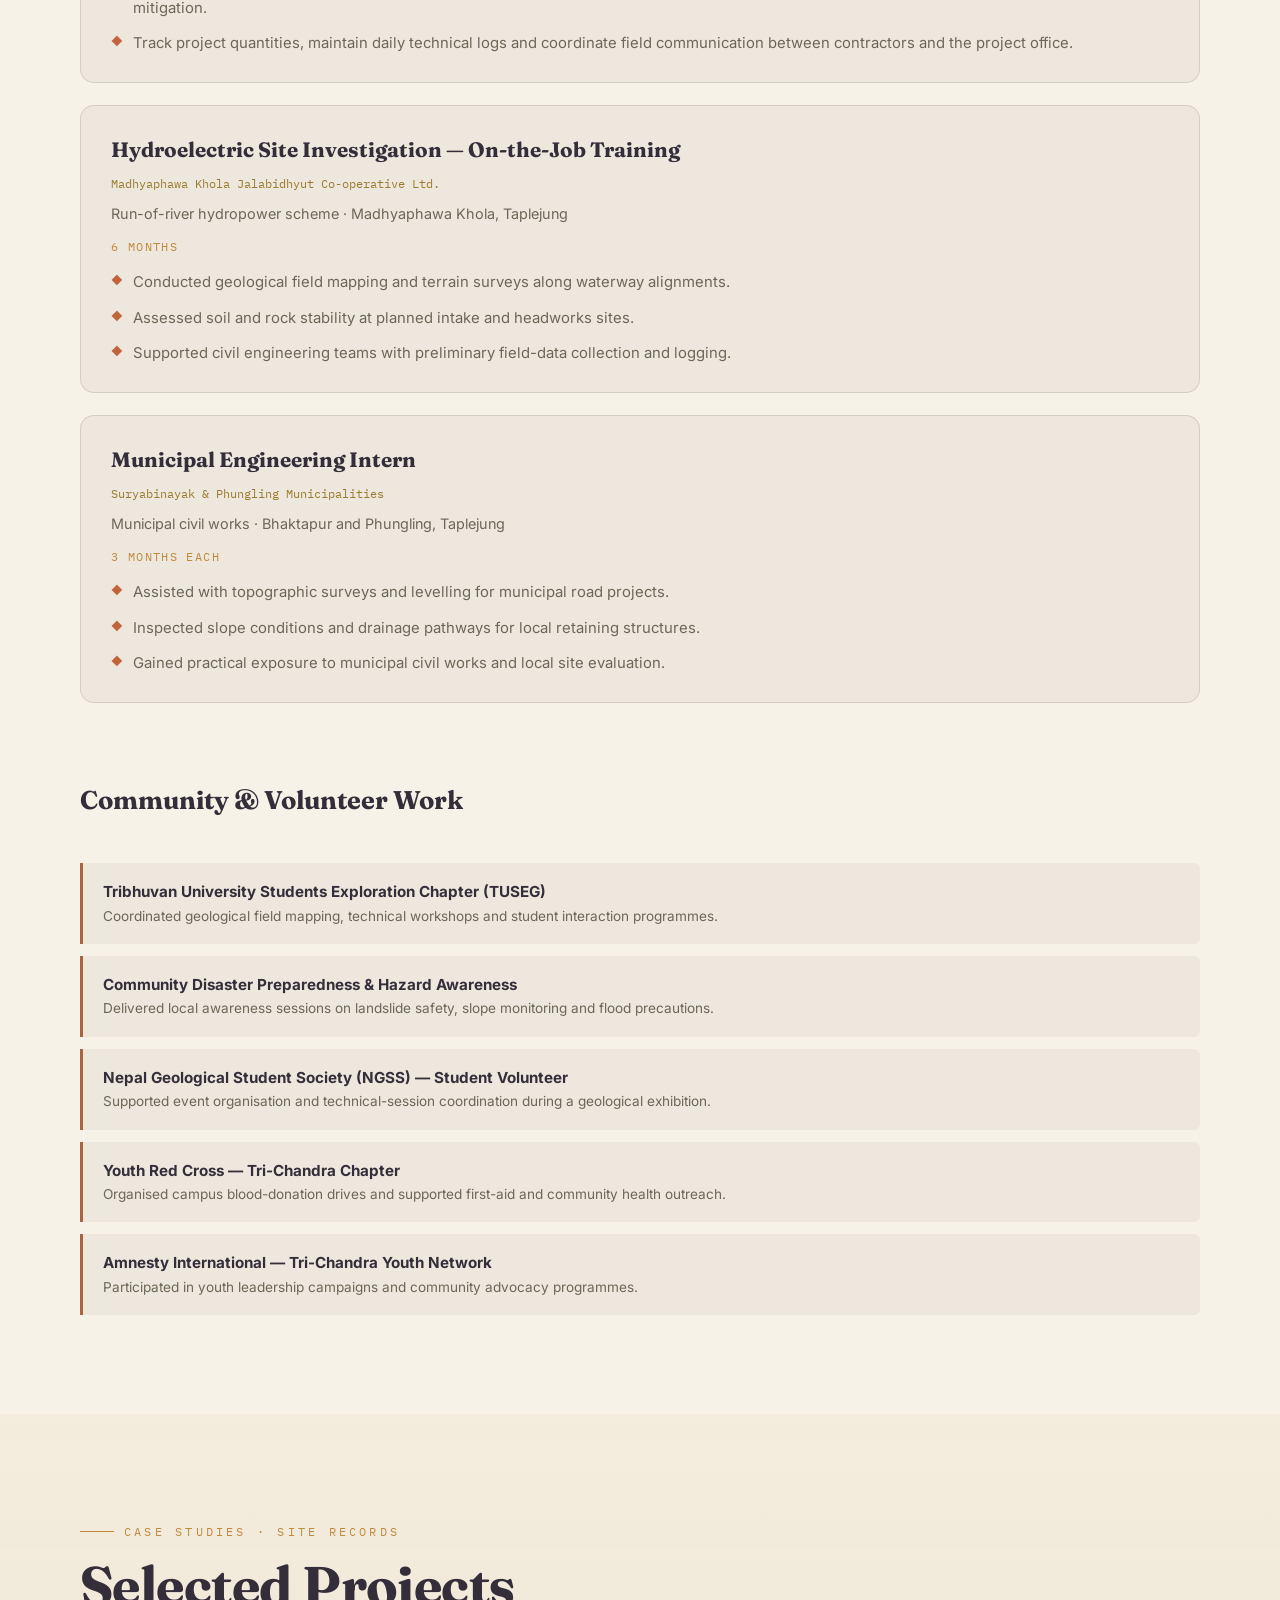
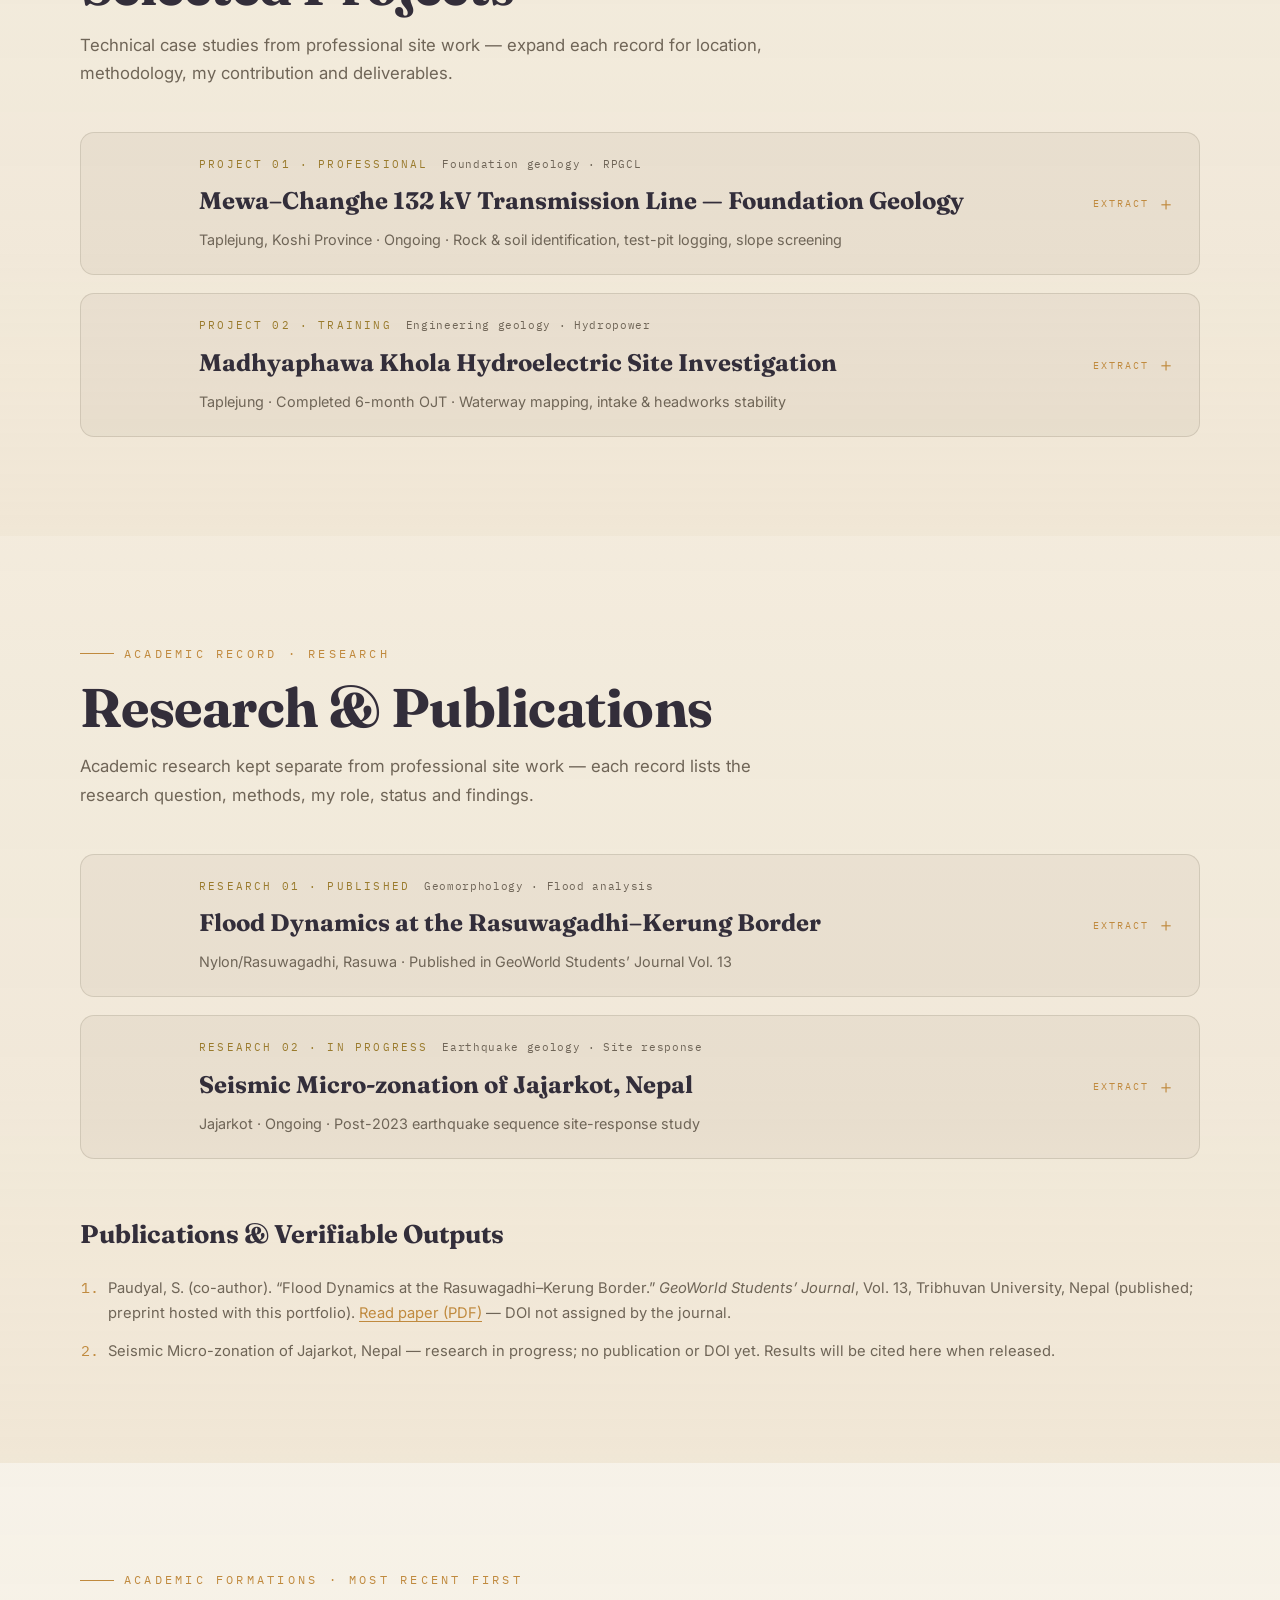
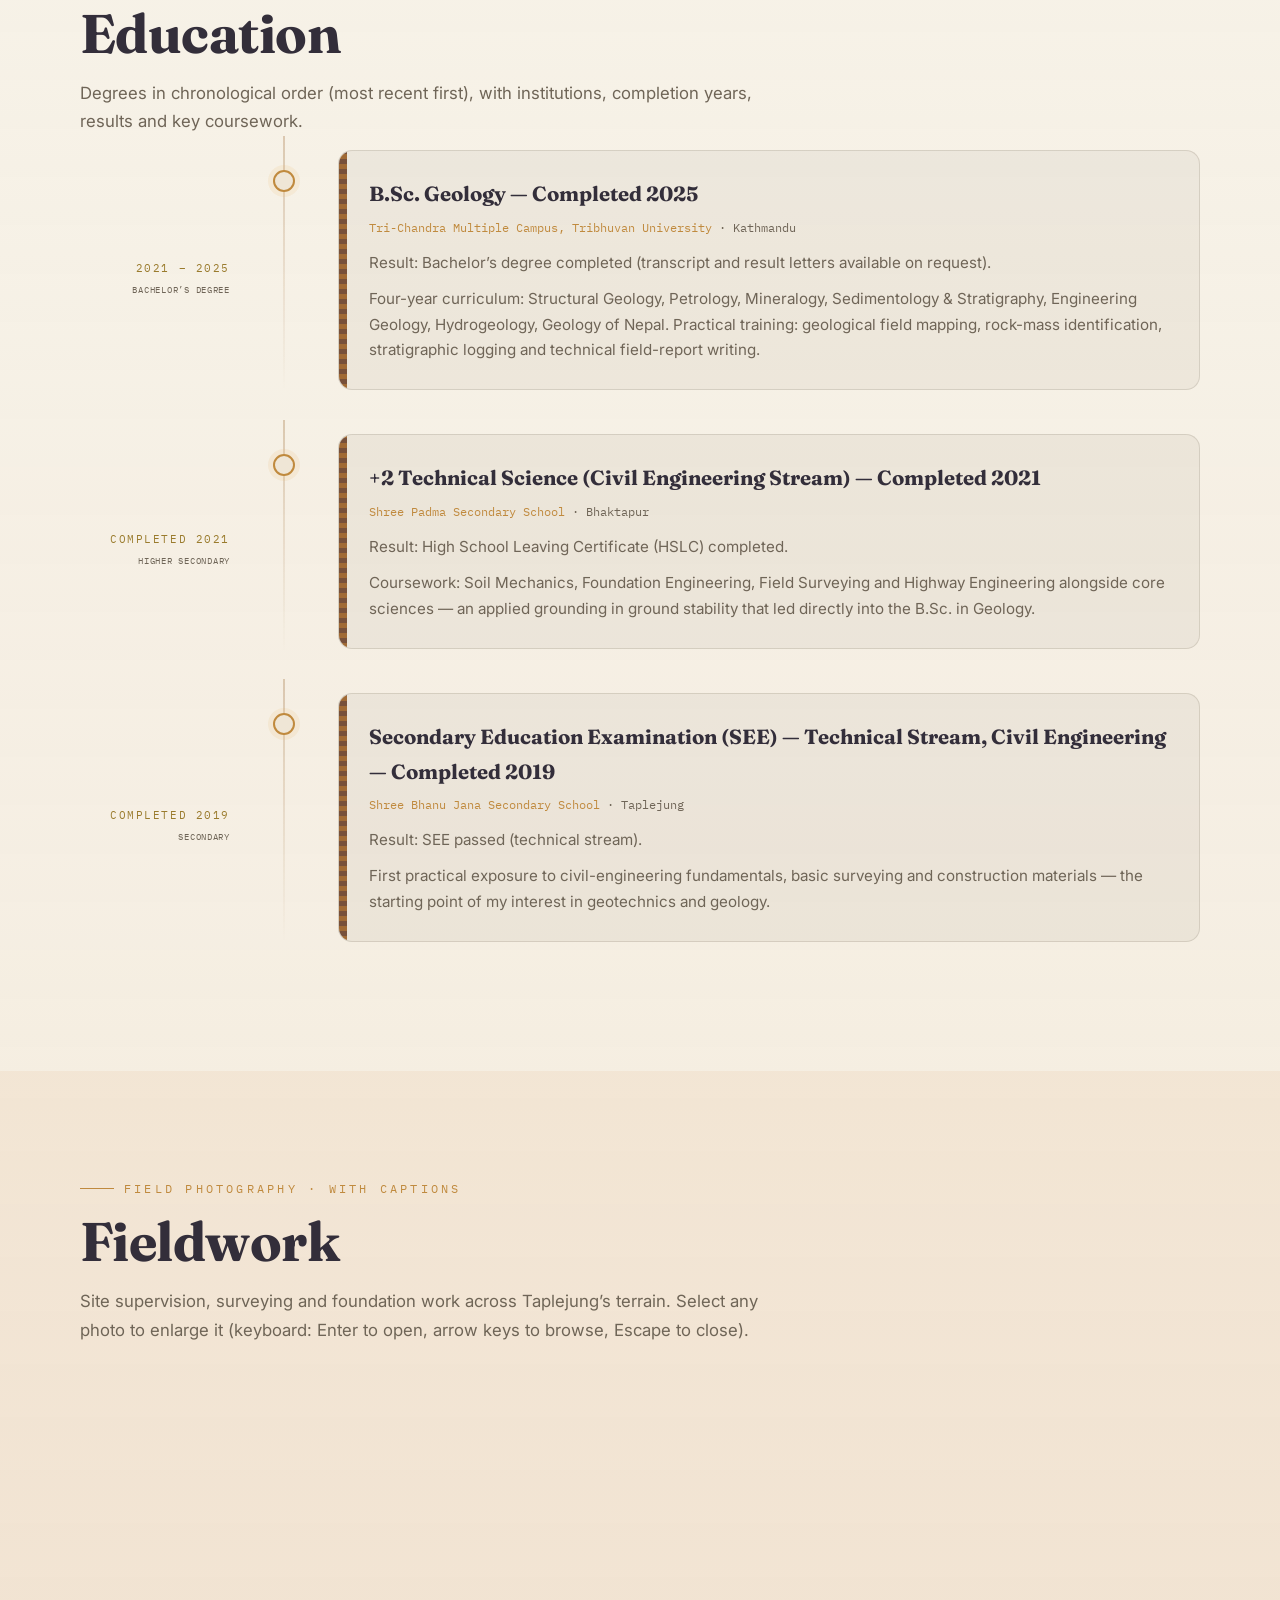
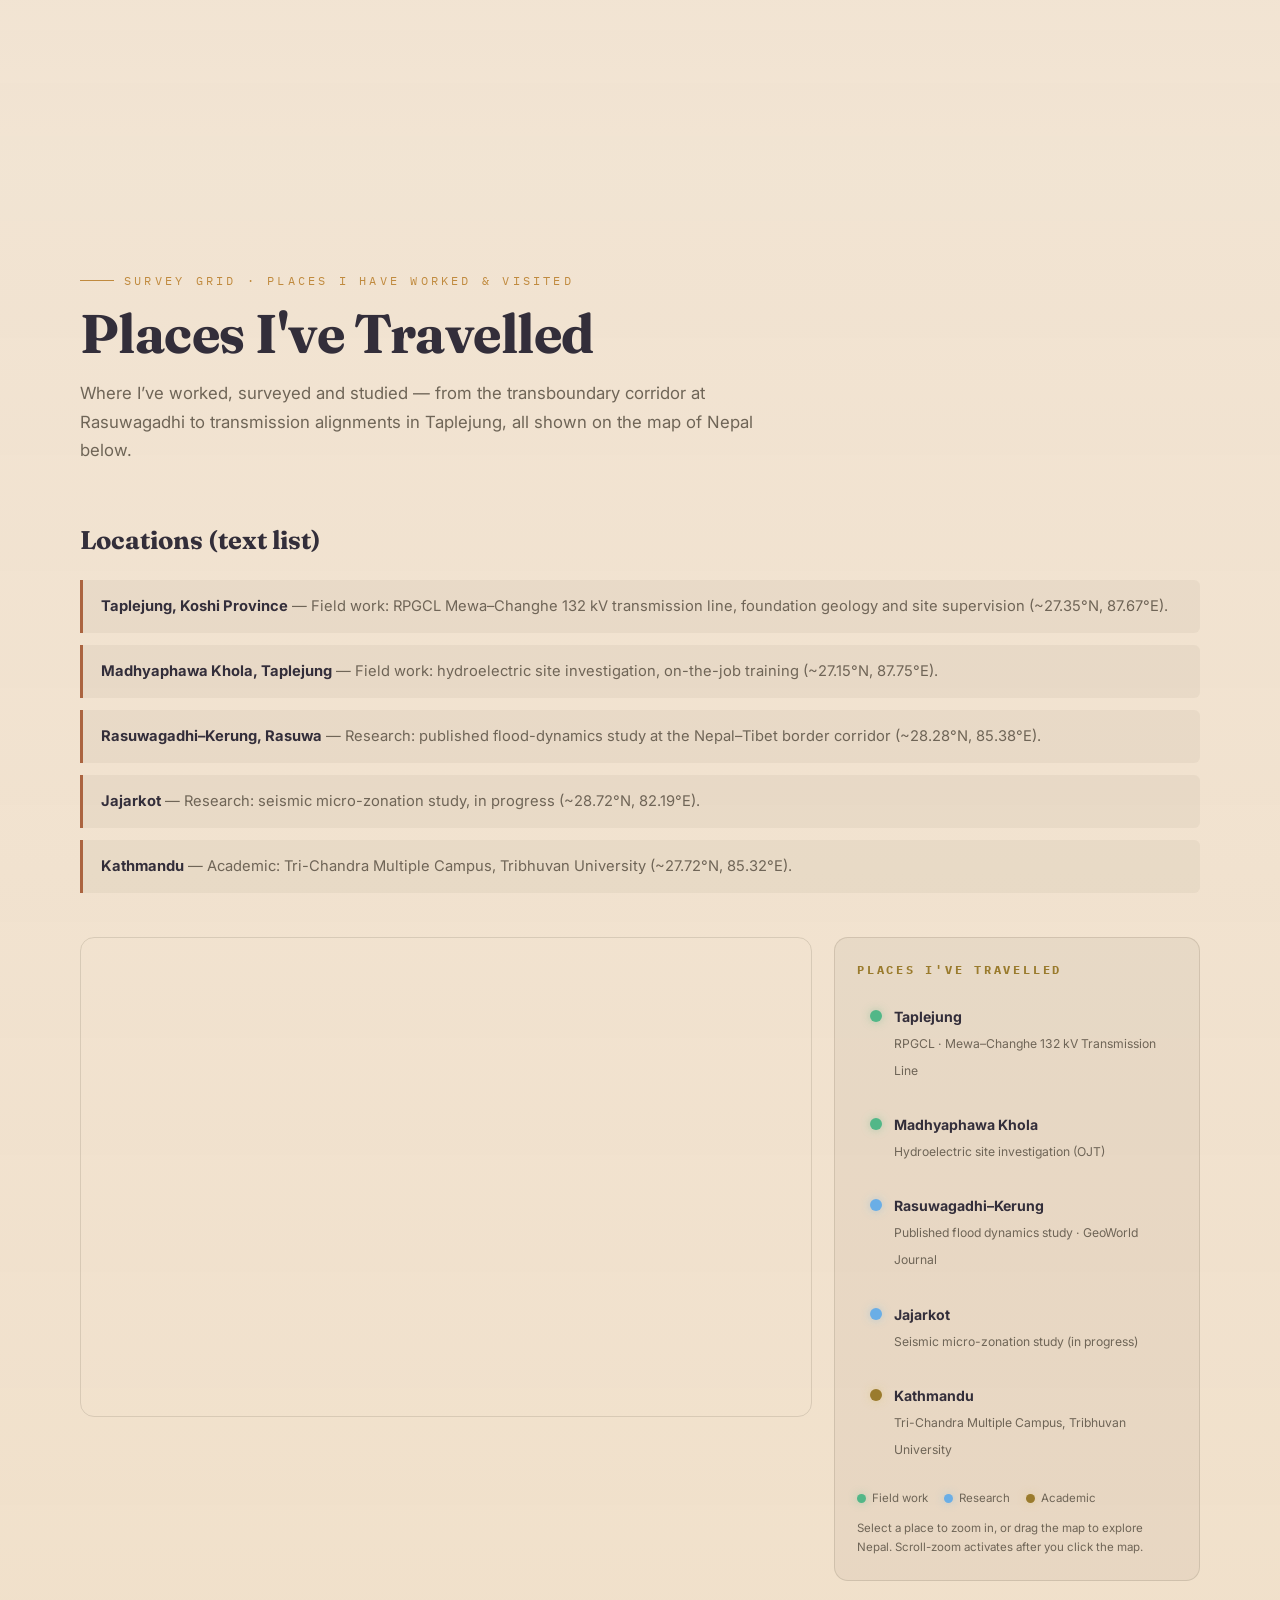
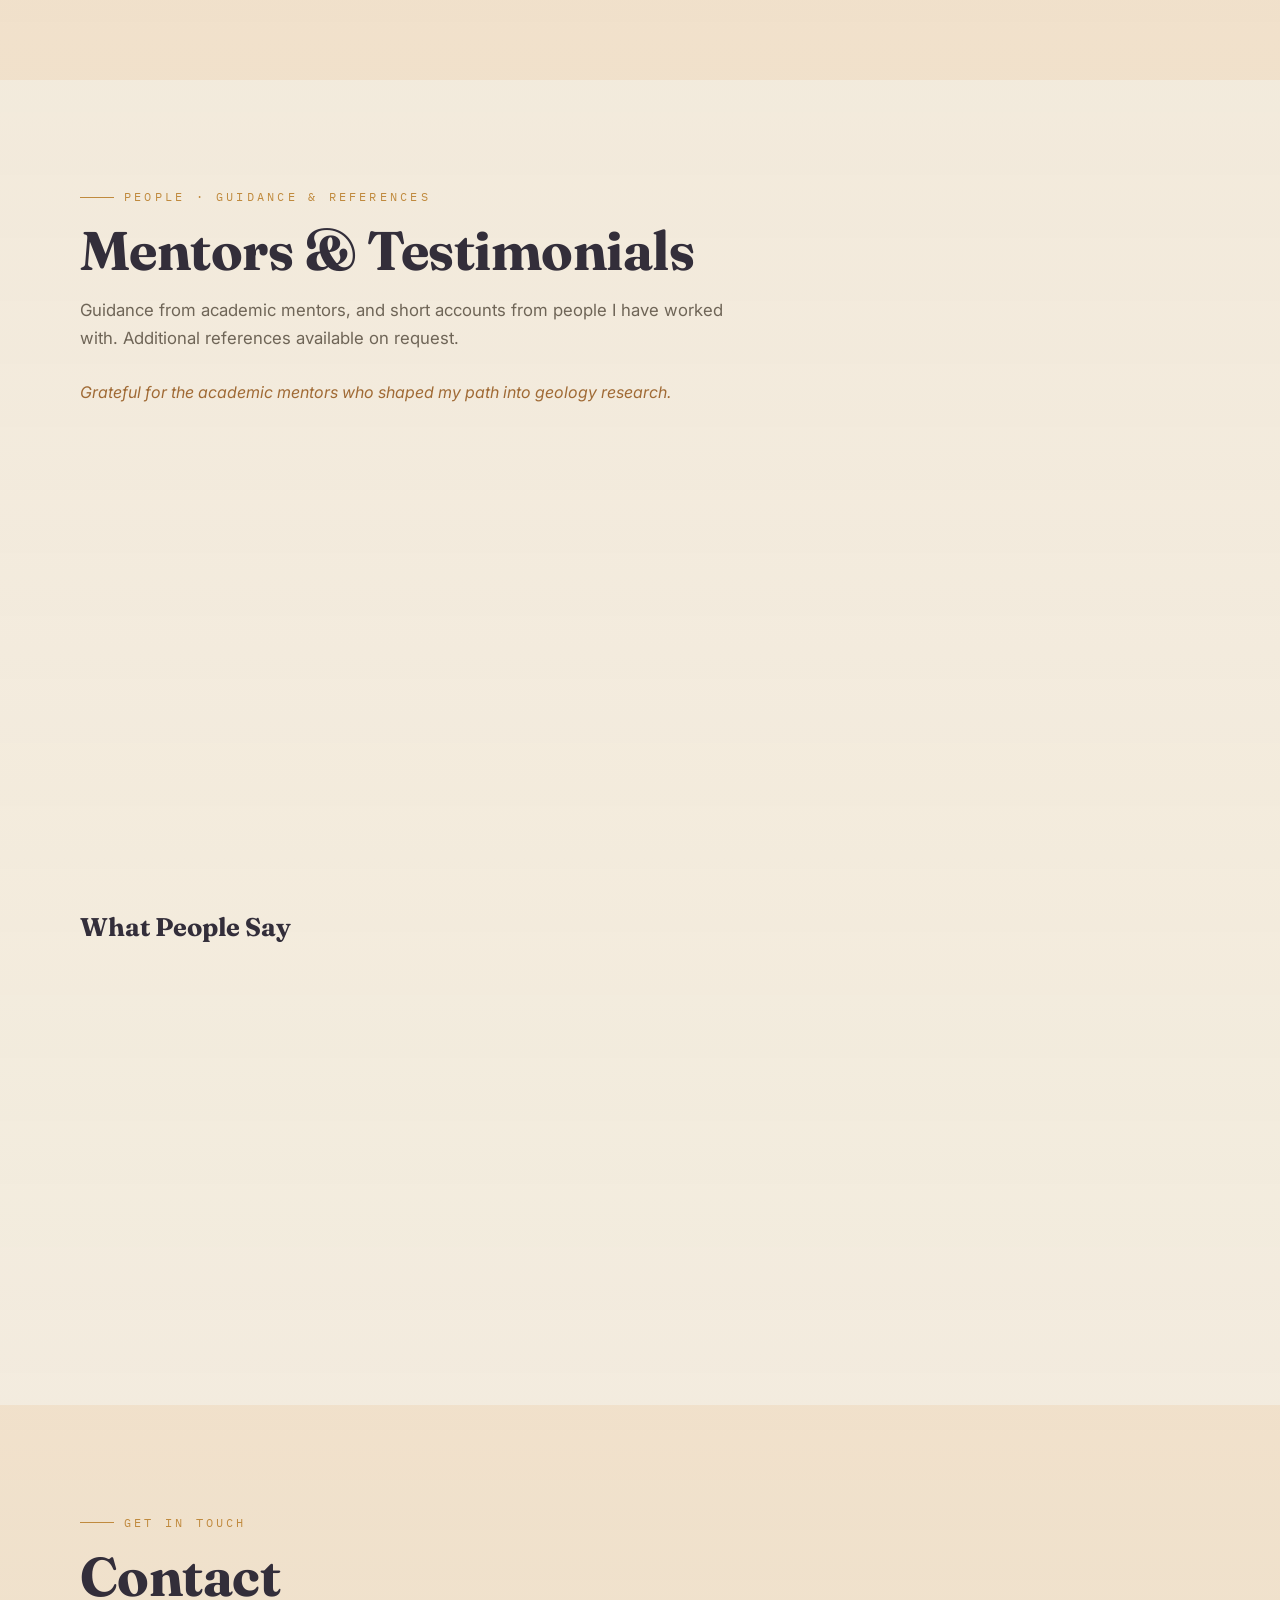
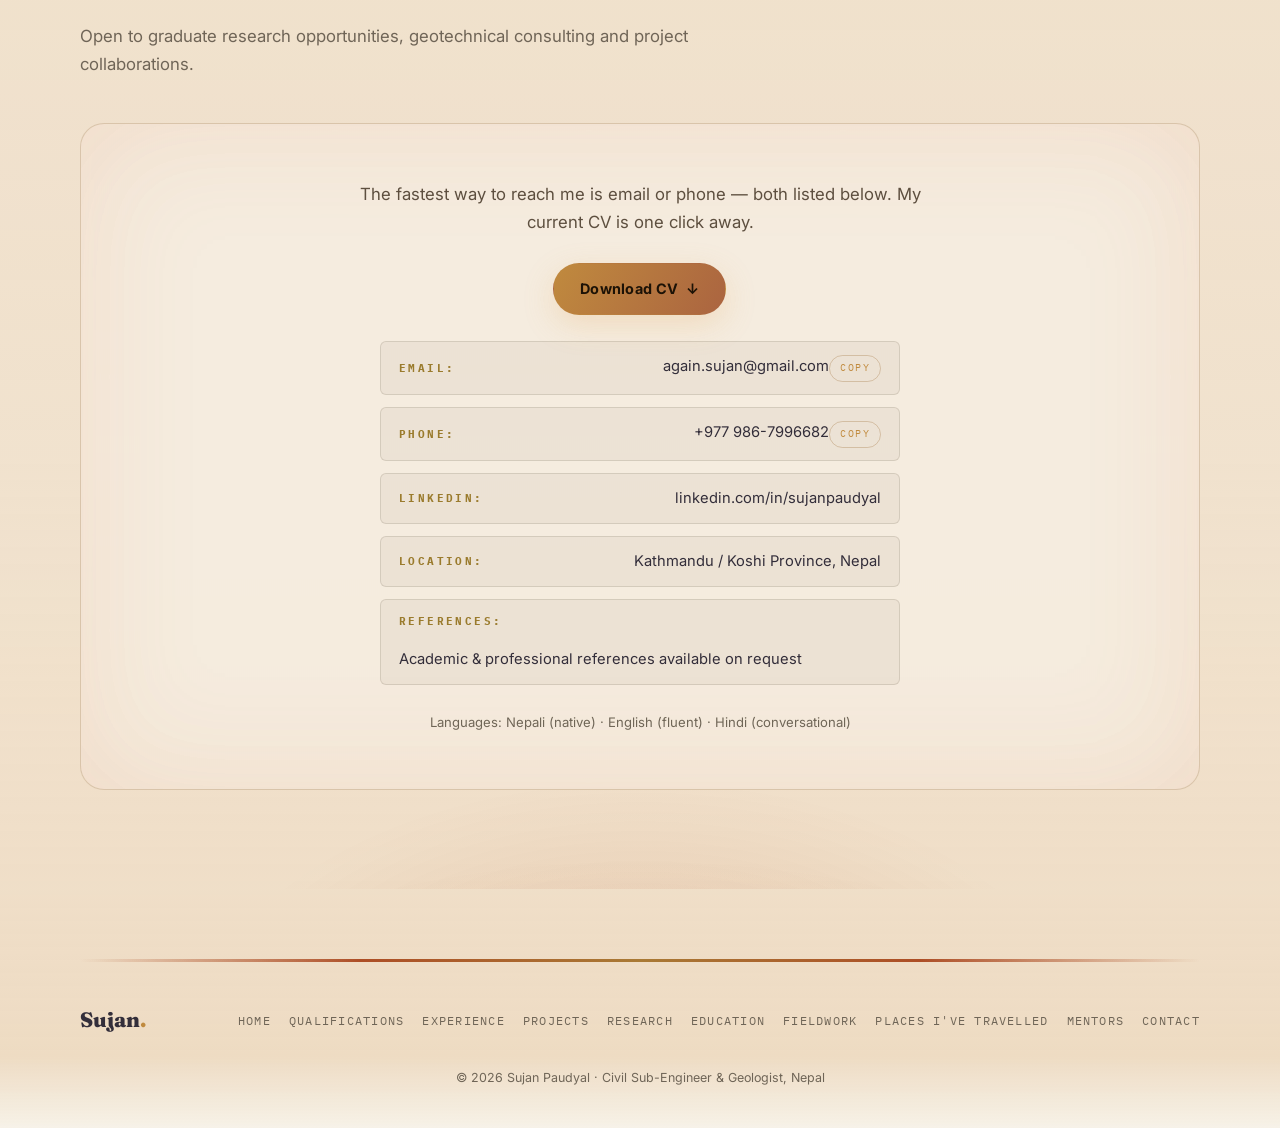
==== commit e3a64519: "feat: enhance portfolio visuals with new hero image and advanced CSS animations - Add new `image/her" ====
--- a/index.html
+++ b/index.html
@@ -129,7 +129,7 @@
       <div class="hero-visual">
         <div id="crystal-stage">
           <figure class="photo-card" id="hero-photo">
-            <img src="image/fied3.jpeg" alt="Sujan Paudyal standing in front of the Pathibhara temple in Taplejung, Nepal" width="600" height="750" loading="eager" fetchpriority="high" decoding="async">
+            <img src="image/hero-me.jpg" alt="Sujan Paudyal standing in front of the Pathibhara temple in Taplejung, Nepal" width="800" height="1000" loading="eager" fetchpriority="high" decoding="async">
           </figure>
         </div>
       </div>
